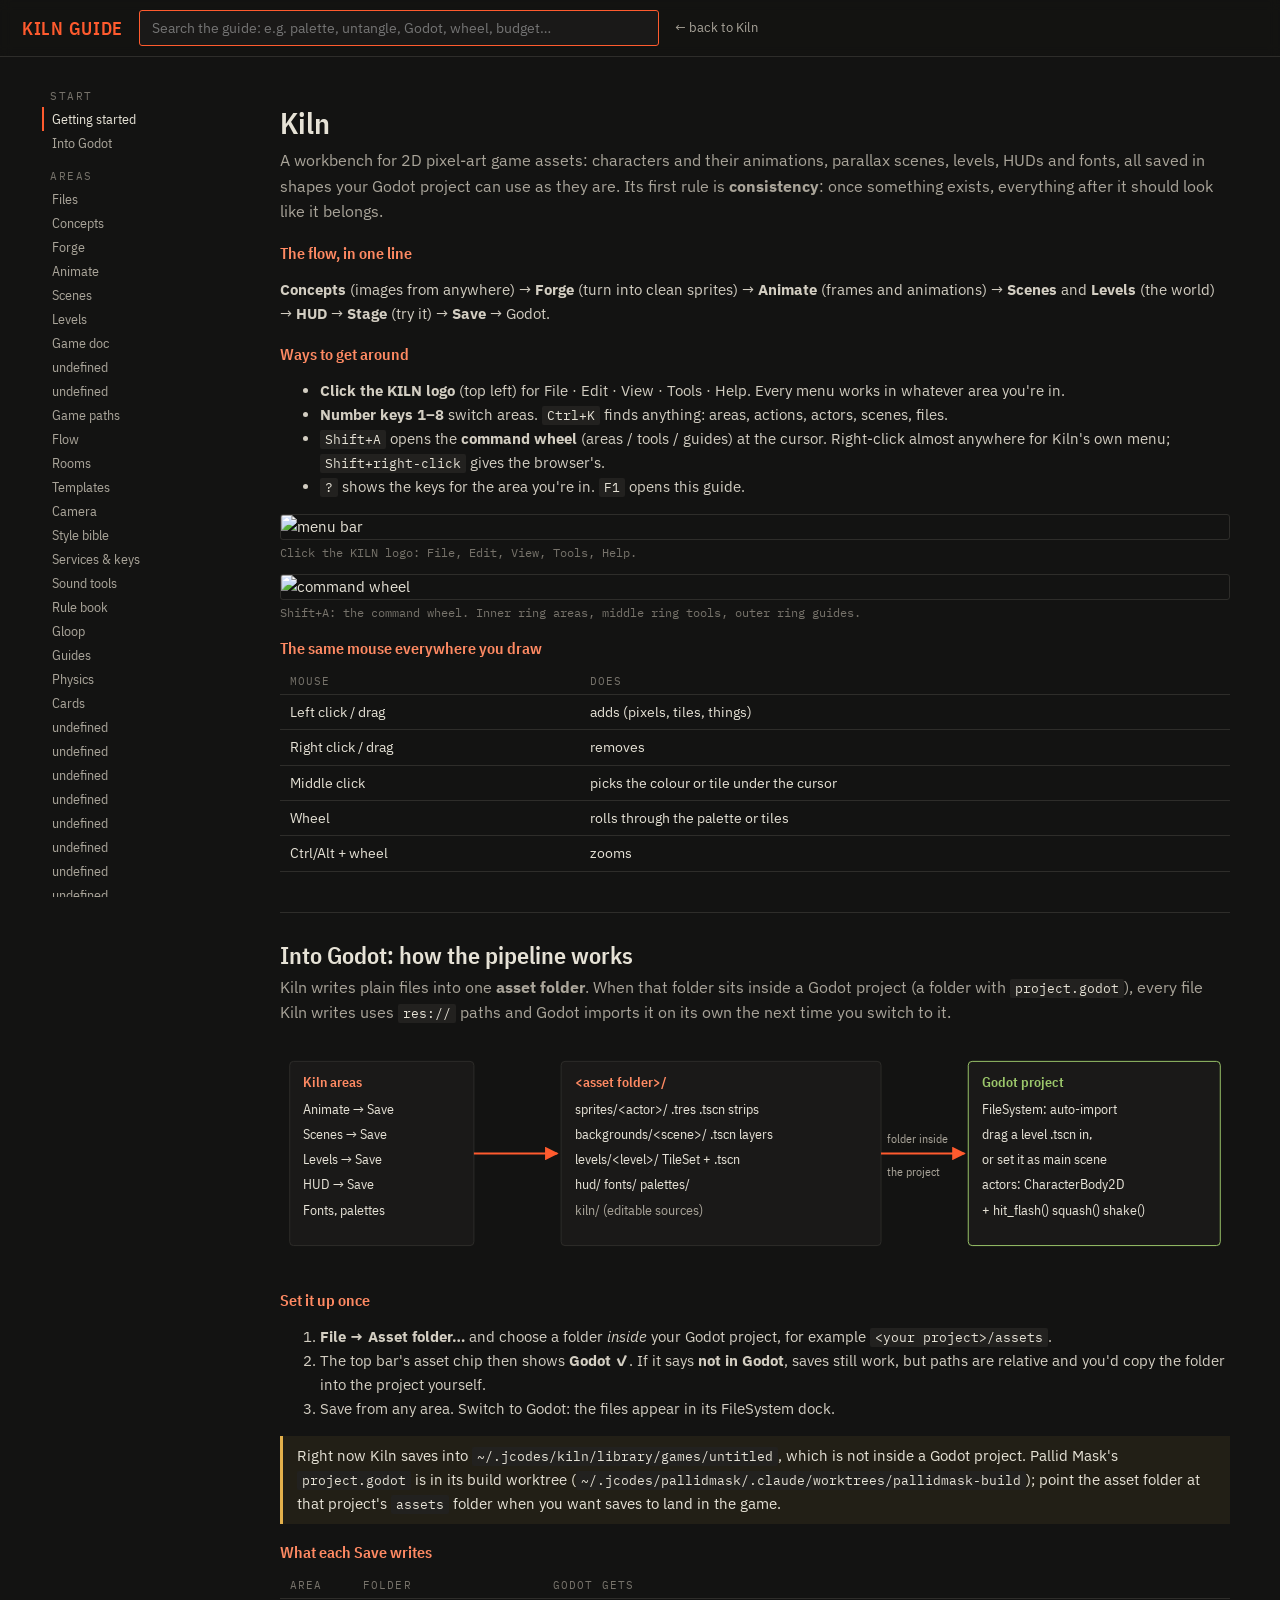
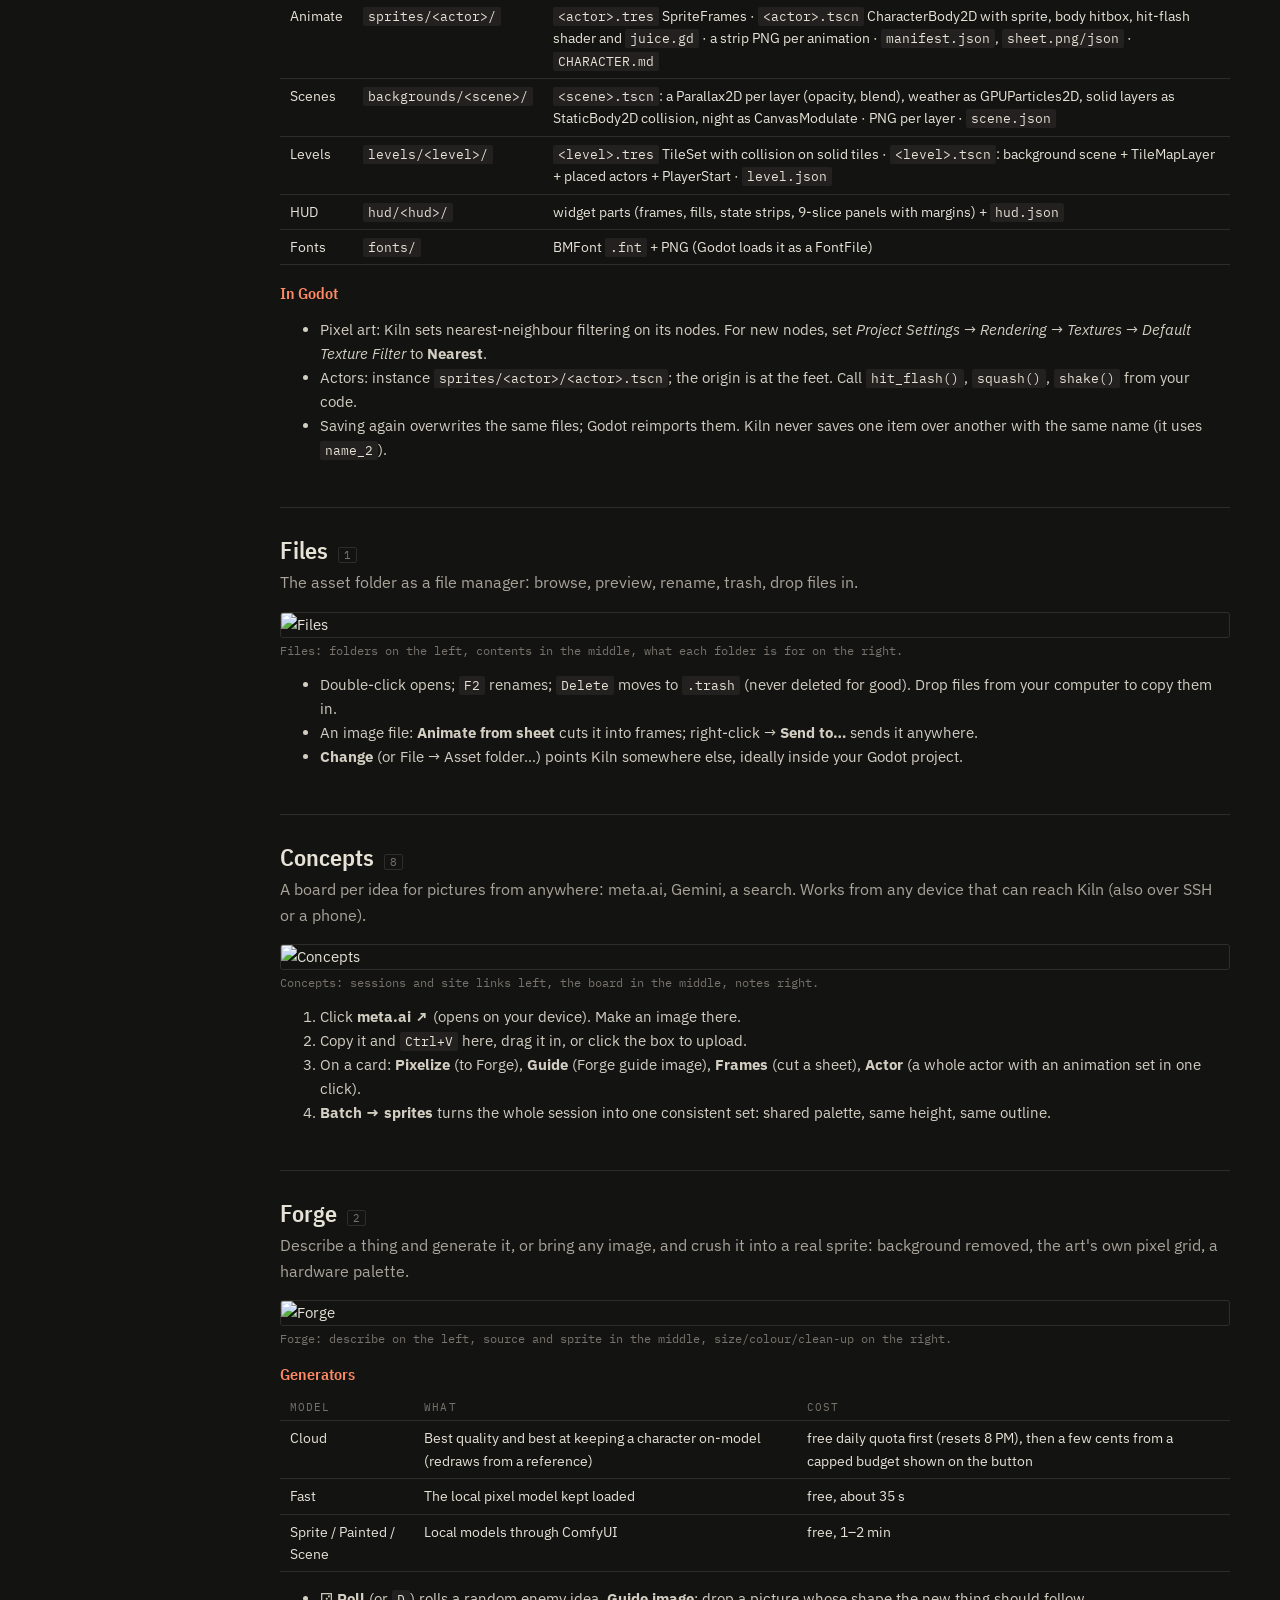
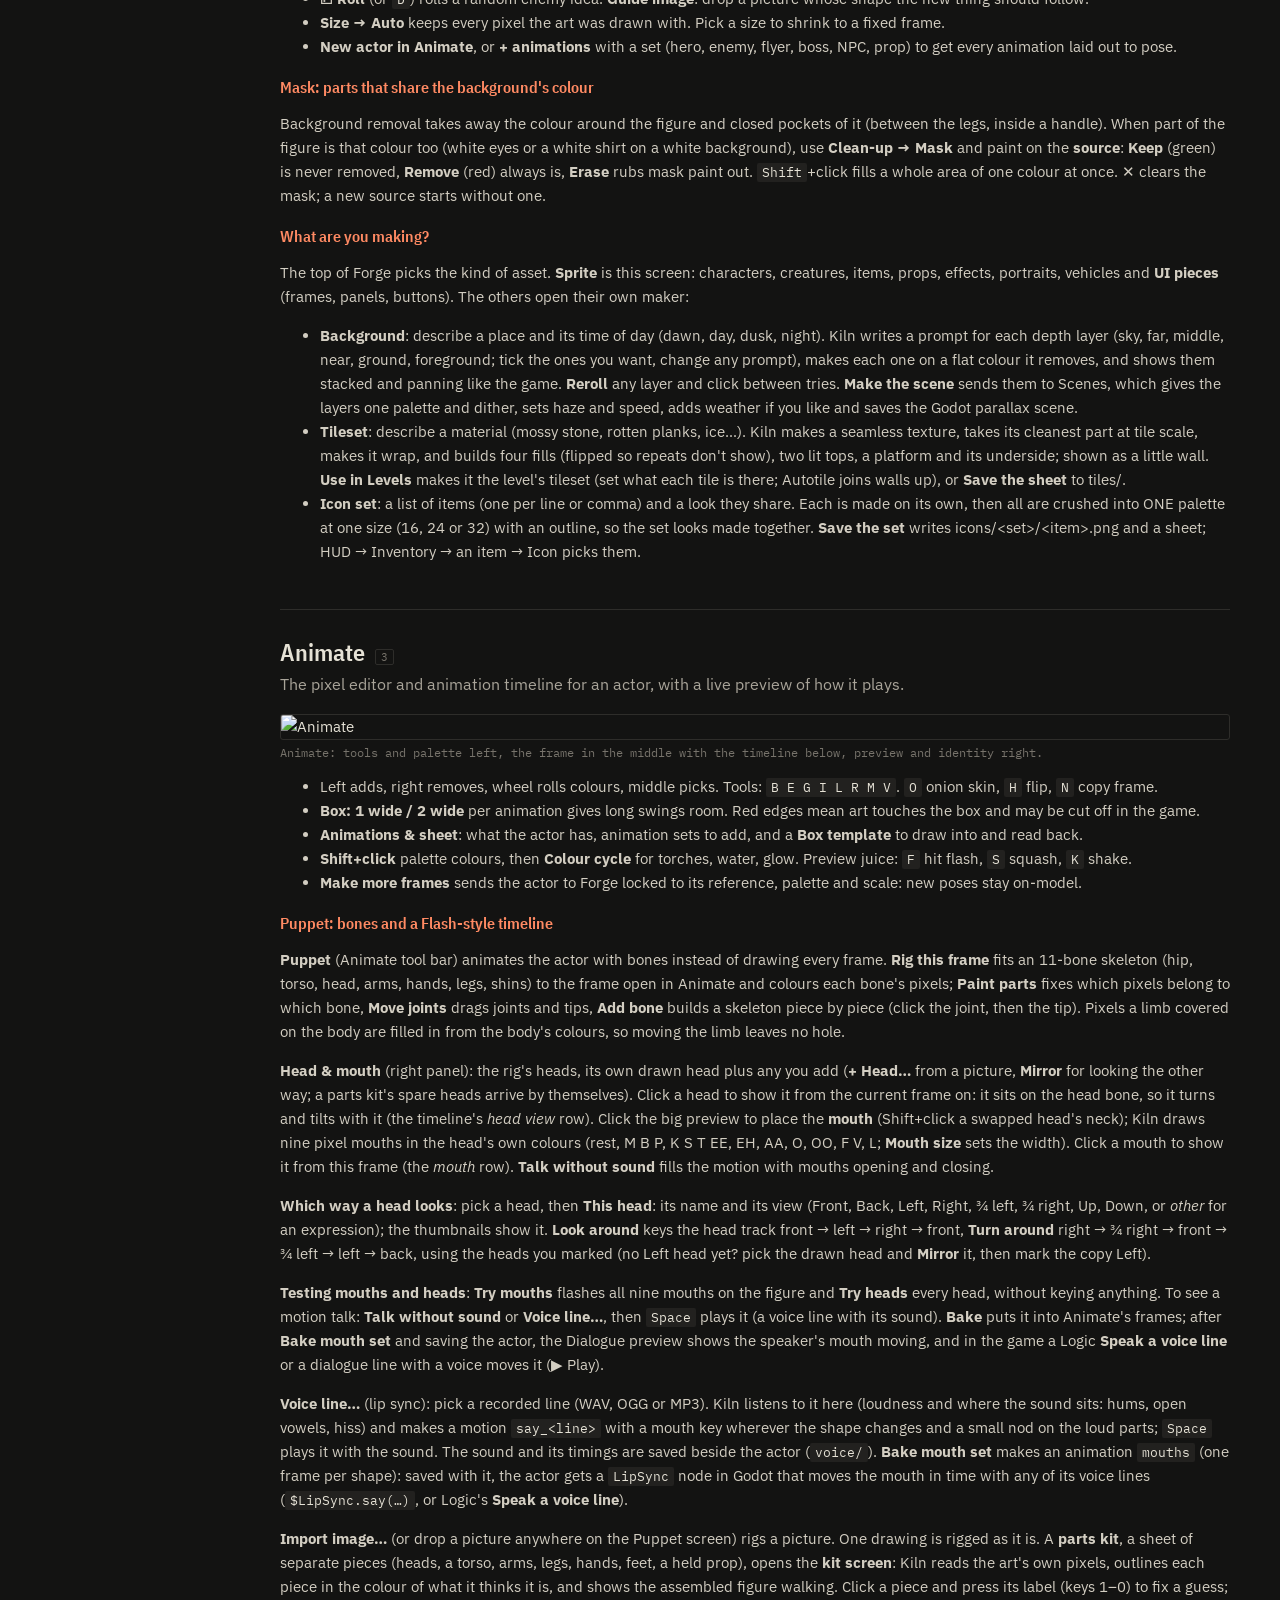
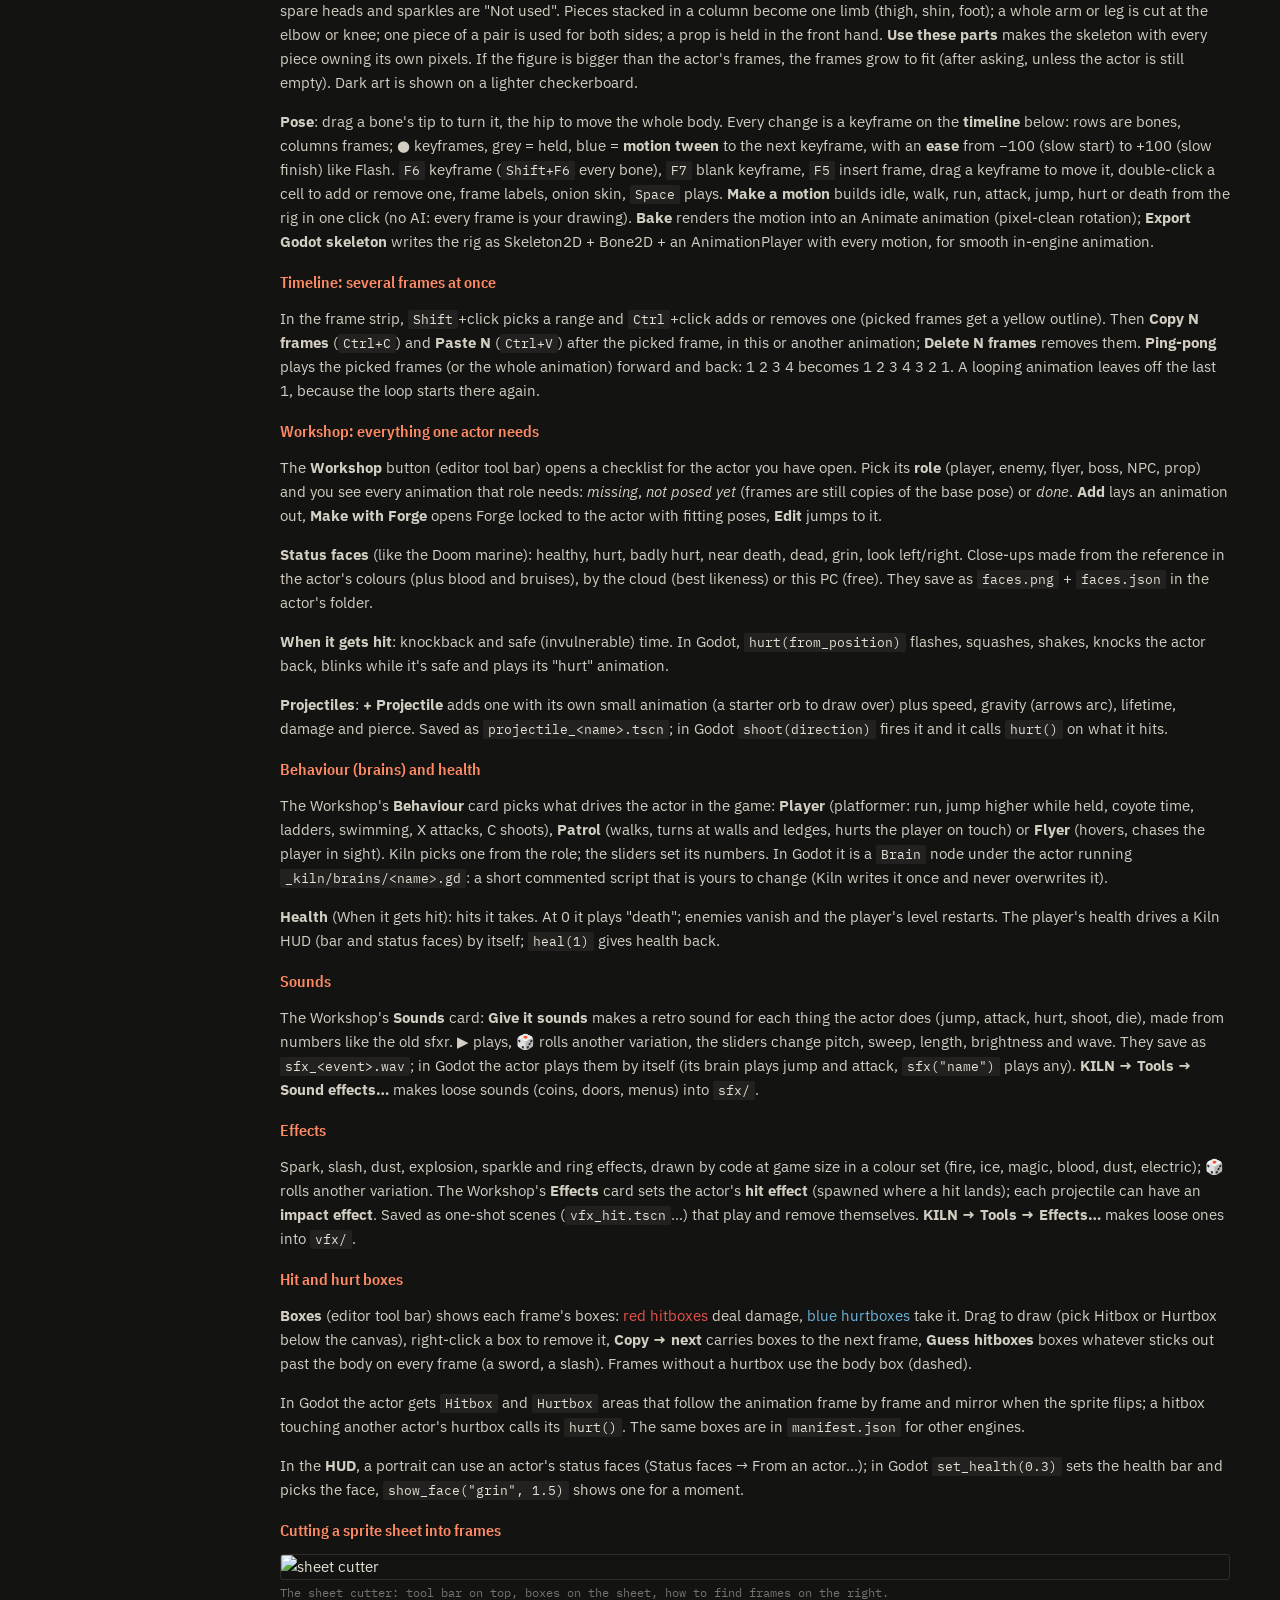
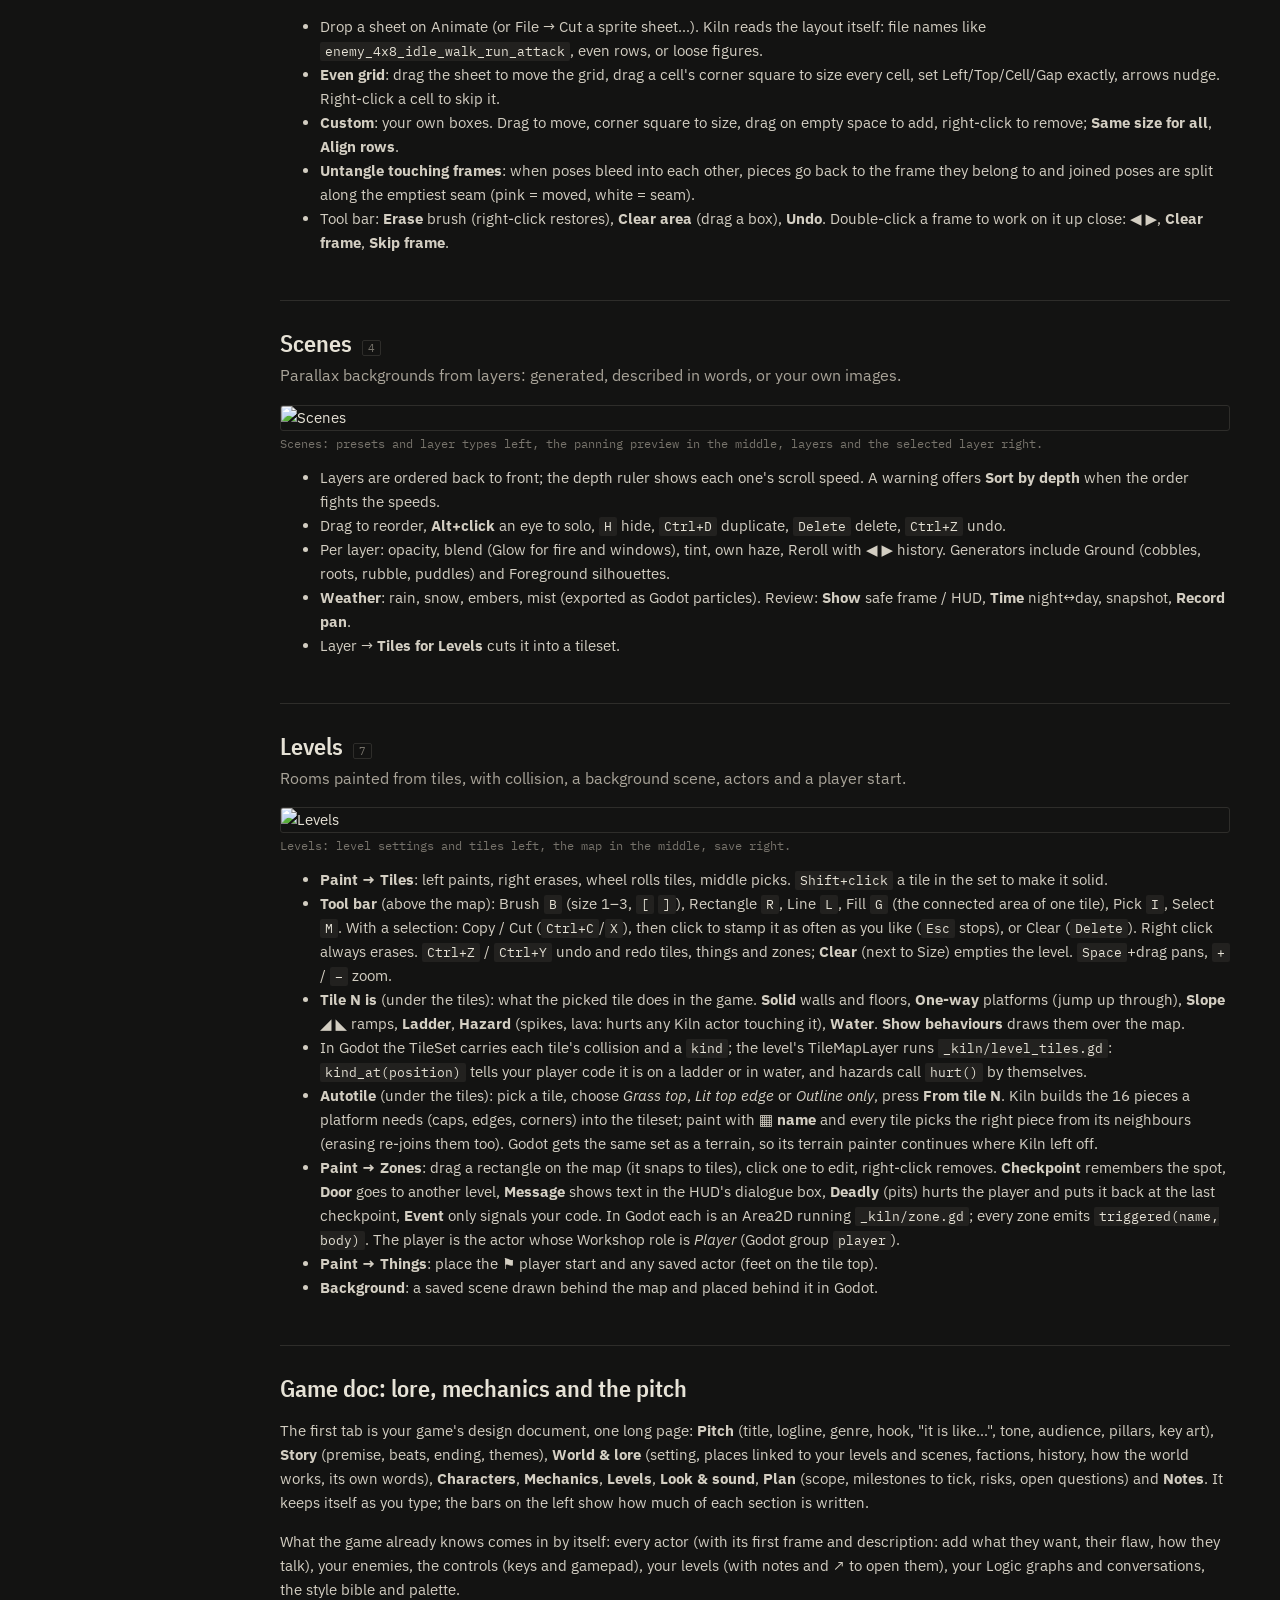
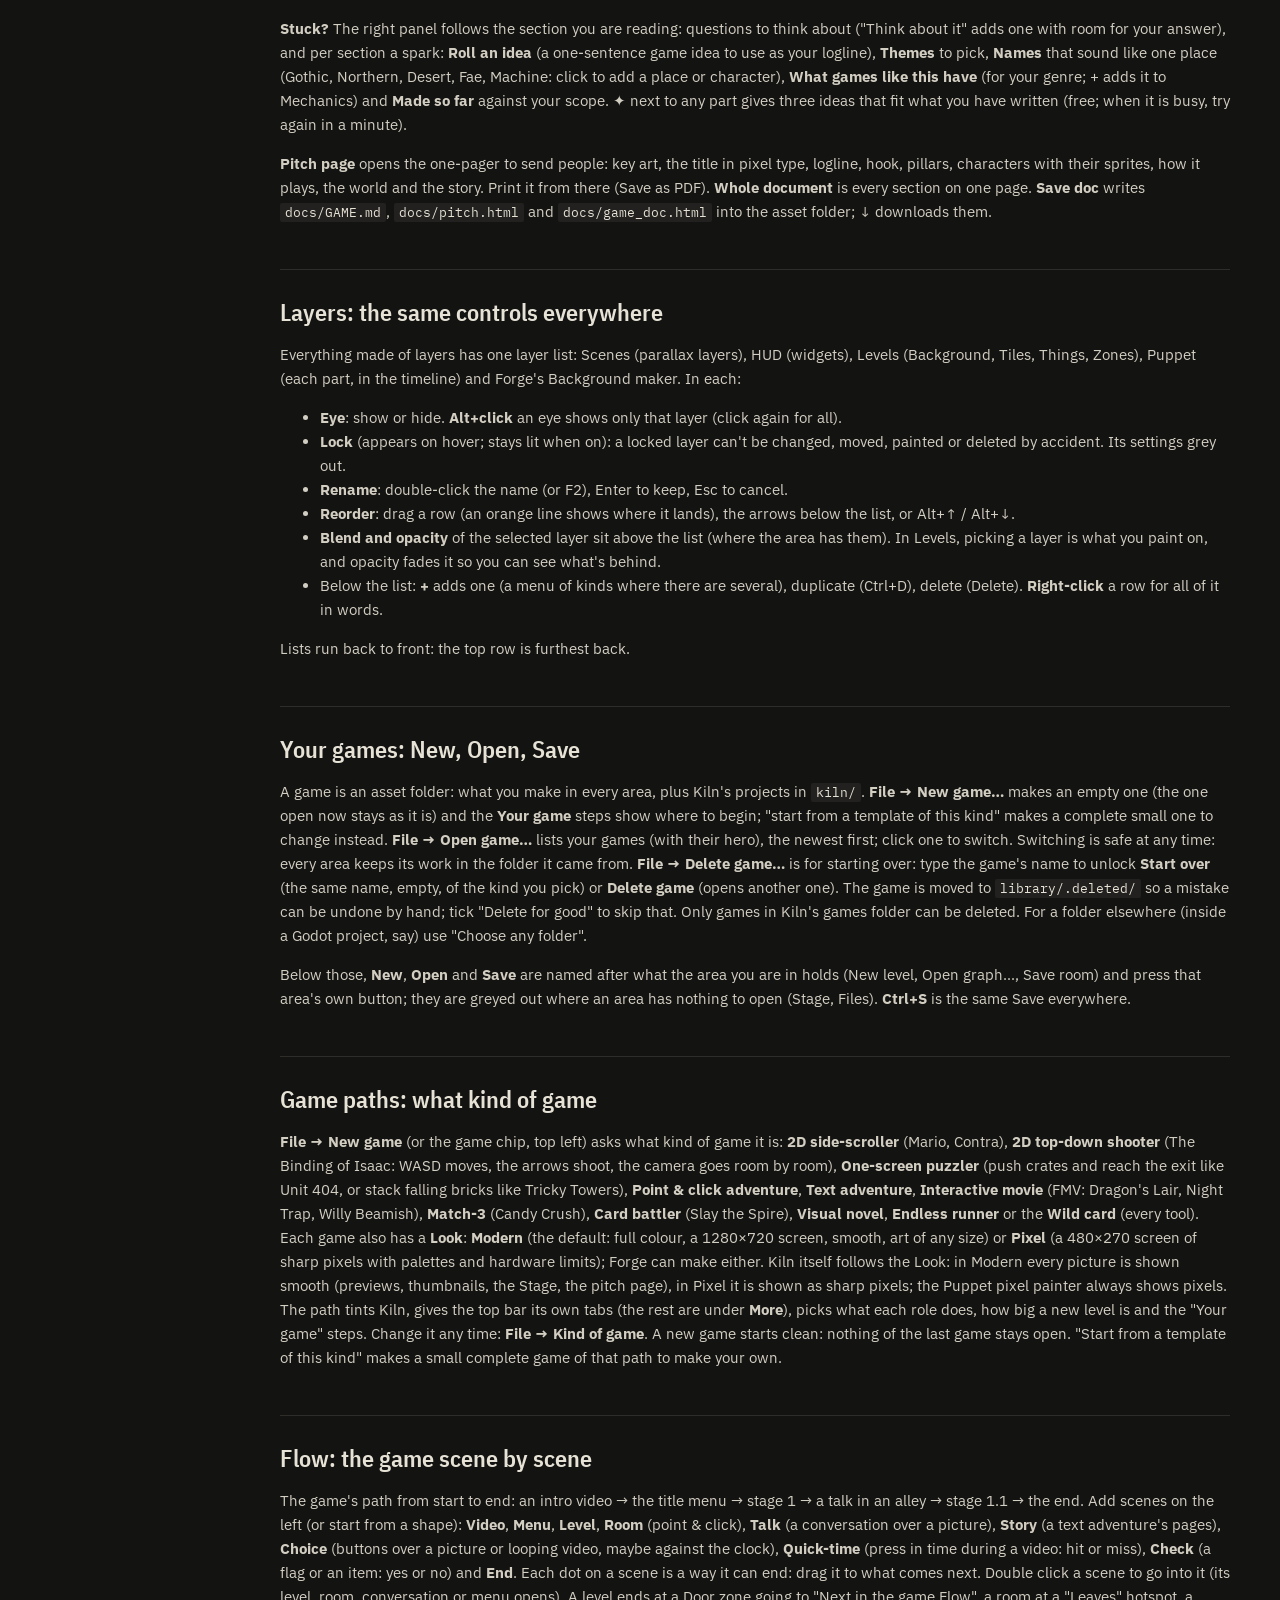
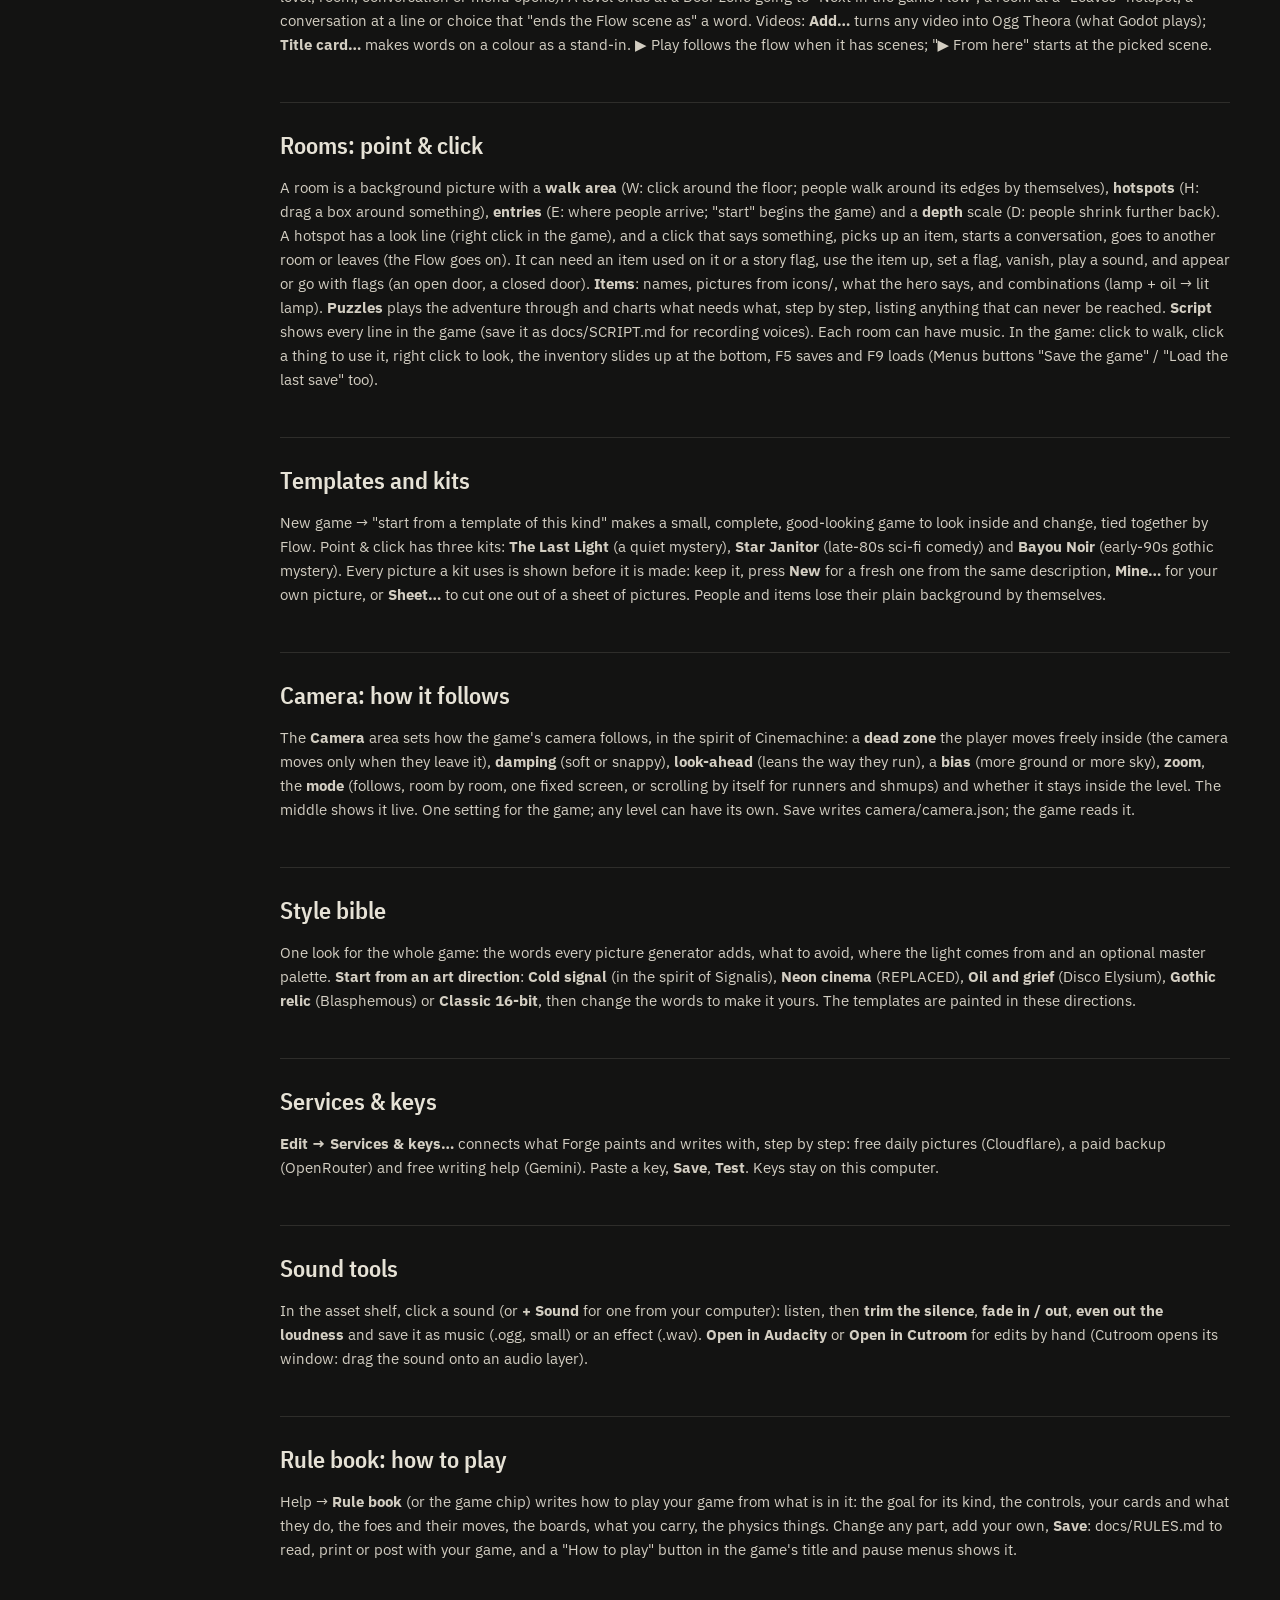
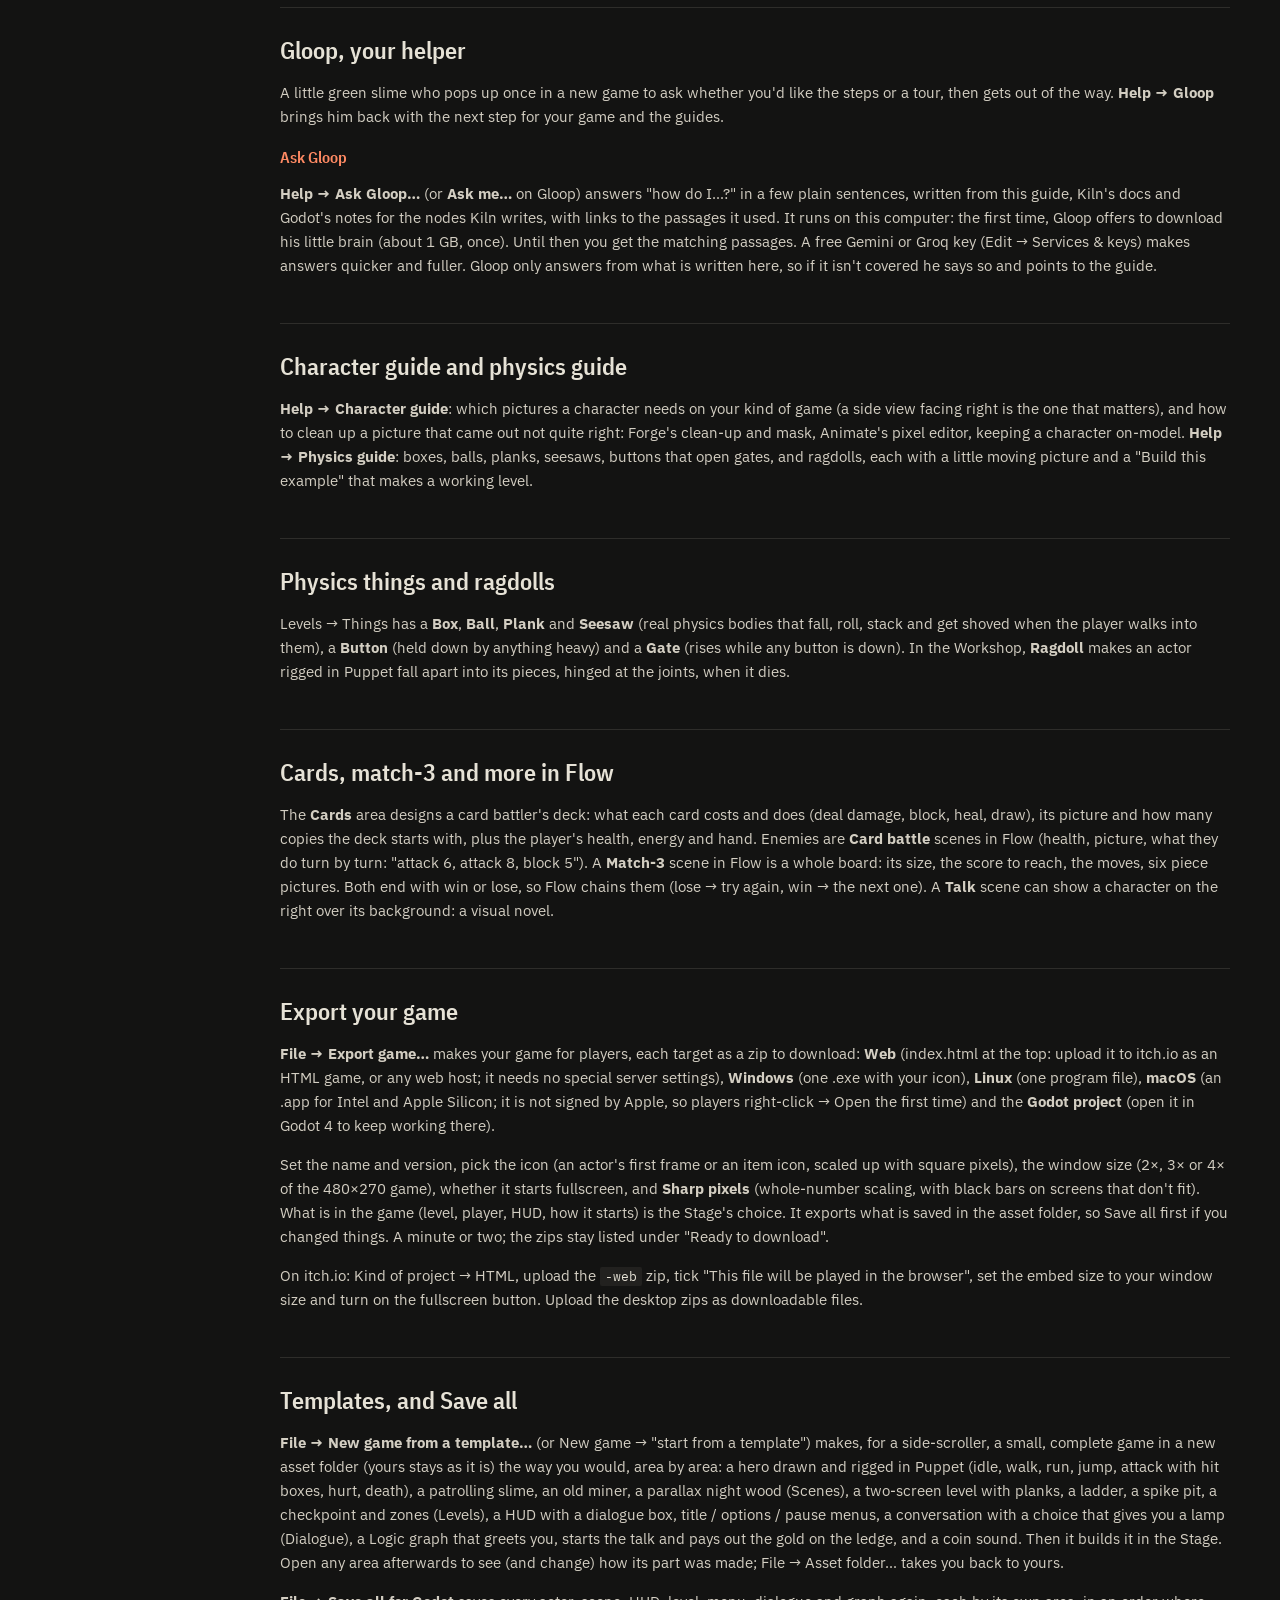
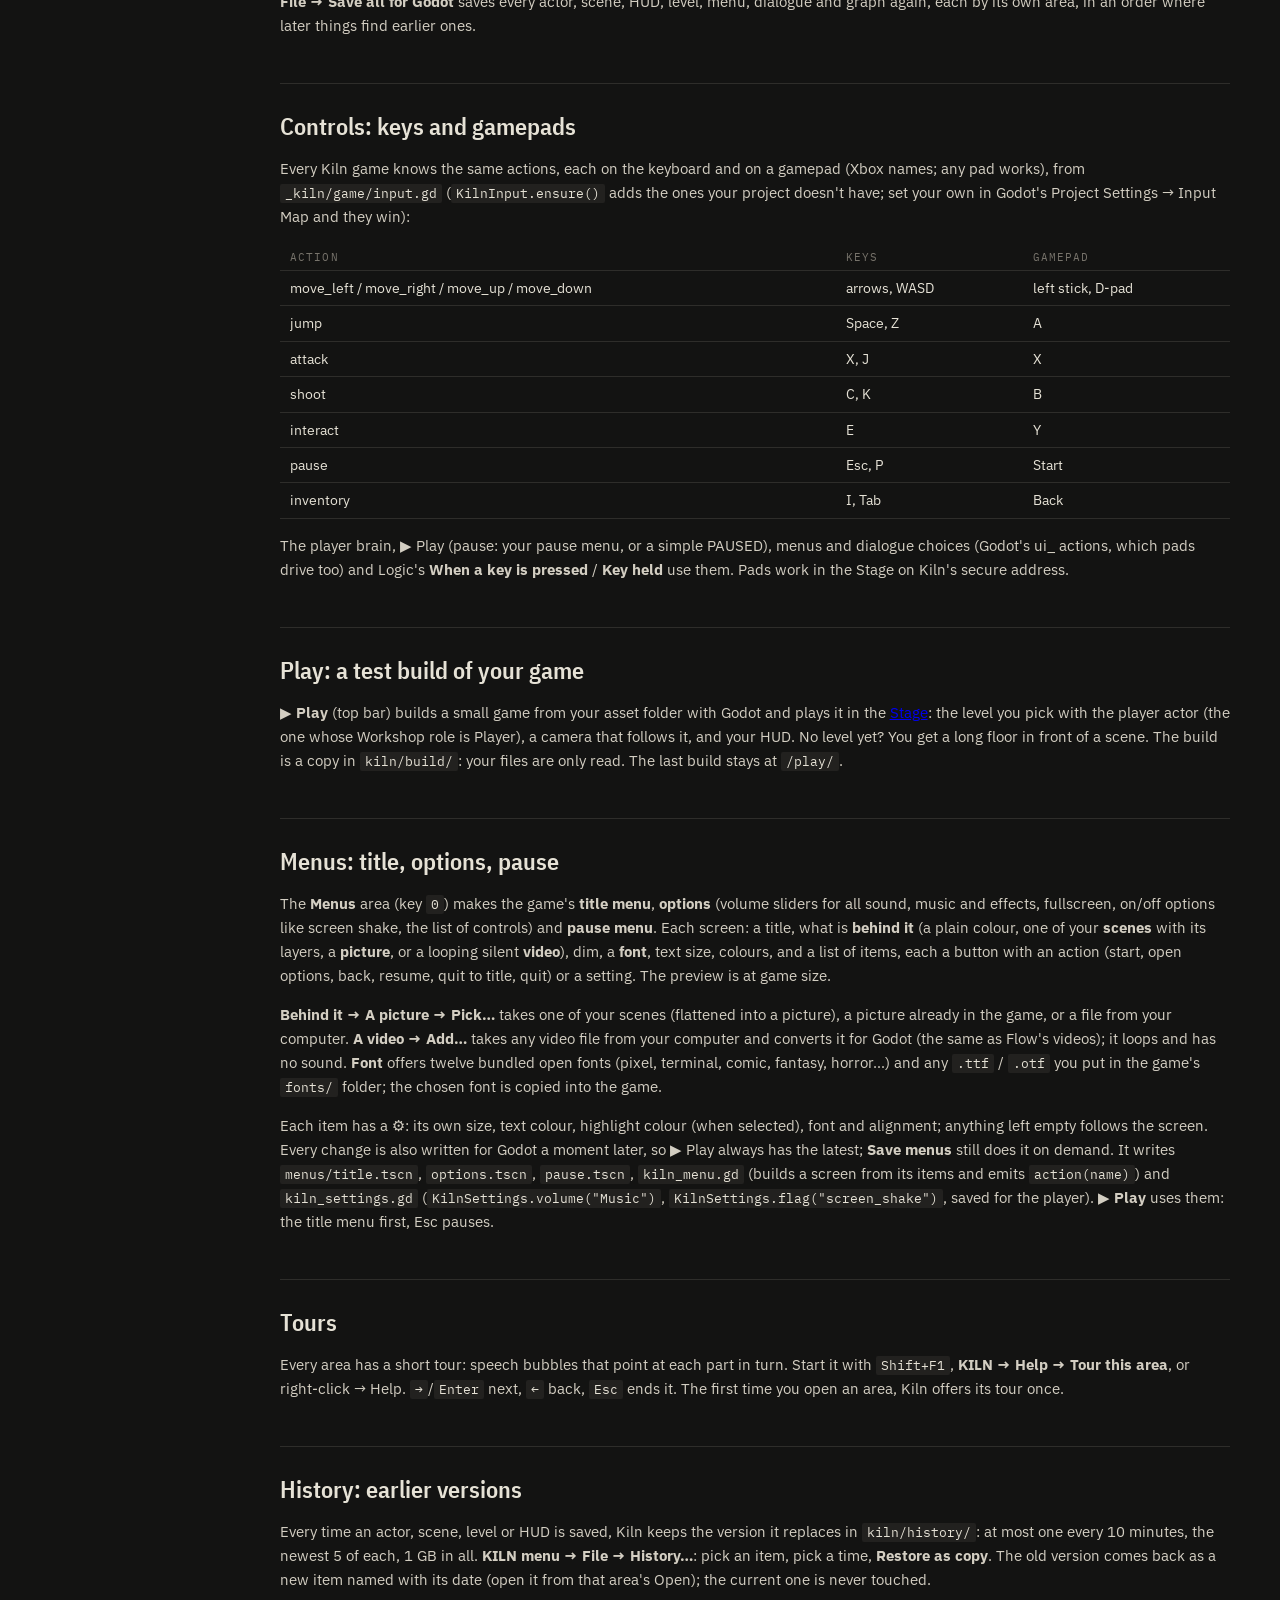
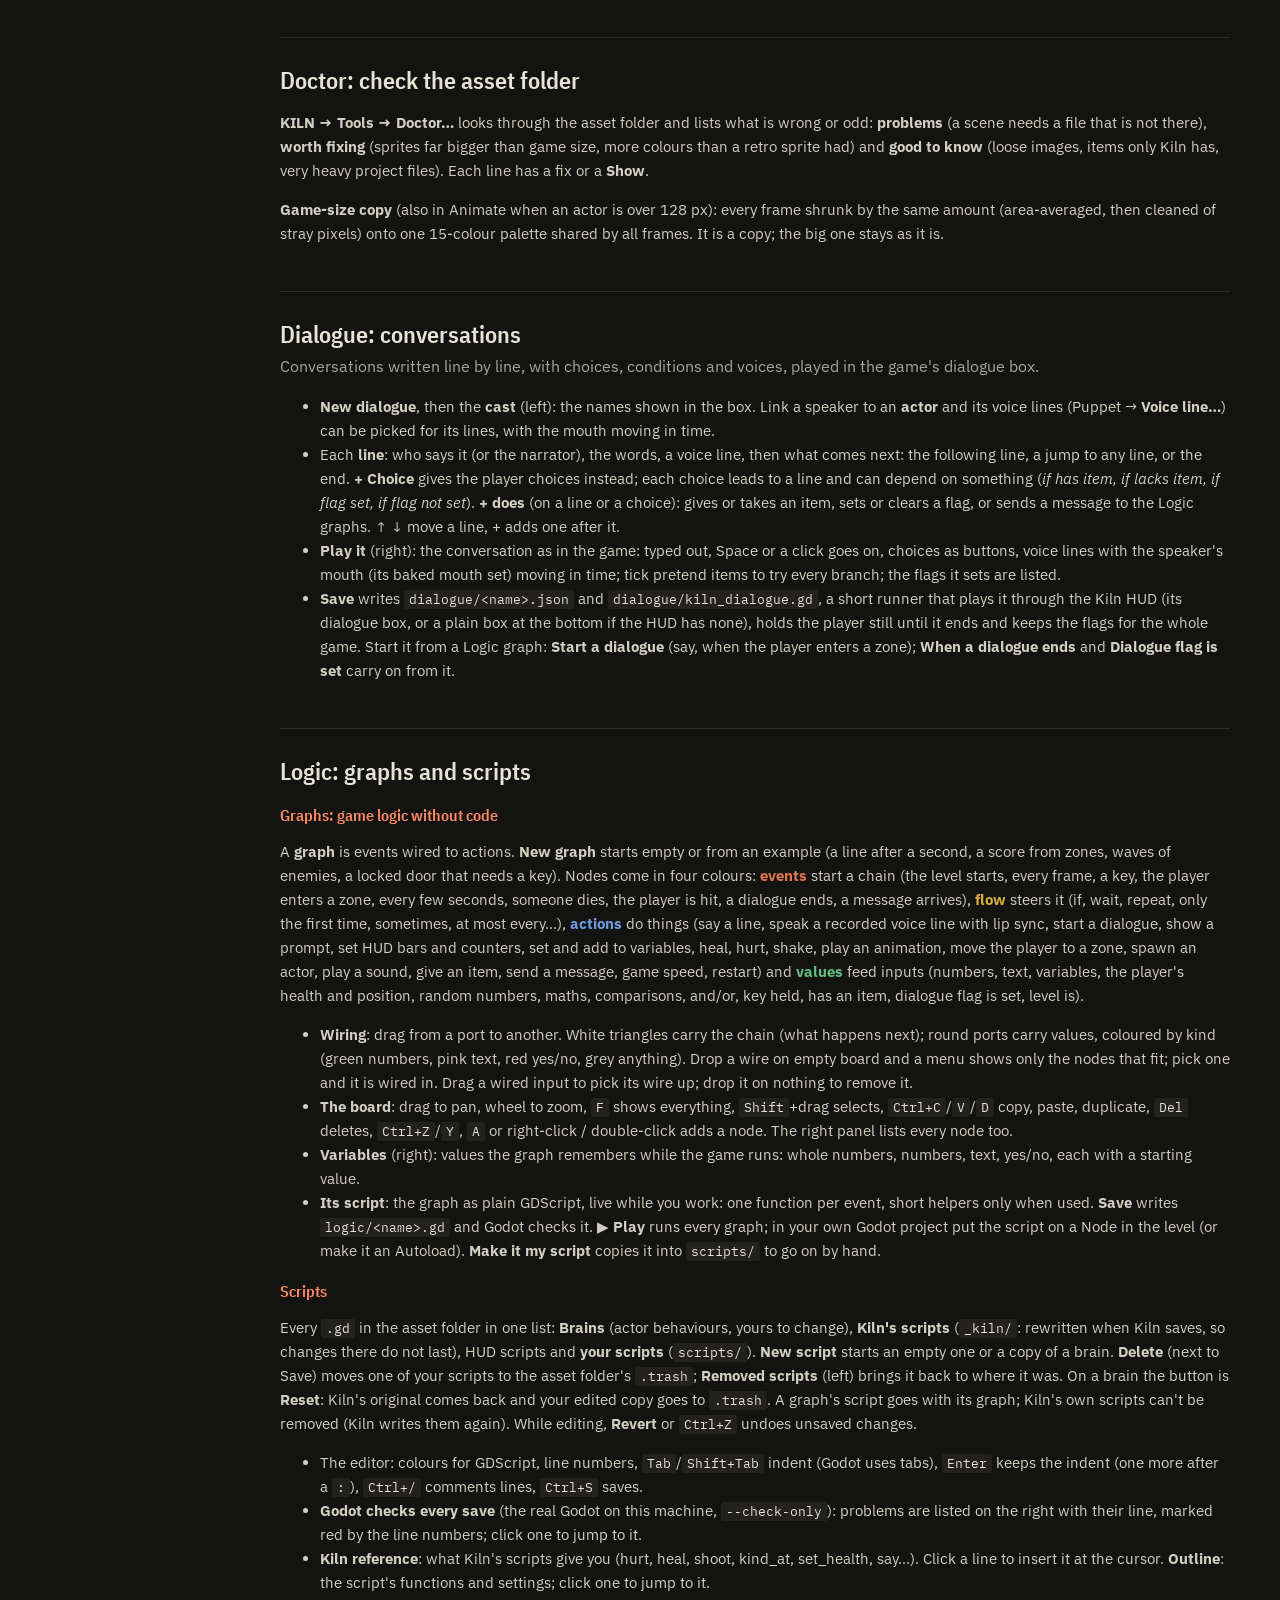
==== static/help.html @ 9656c3e9 "Art follows the game's Look: data-look + --ir, core.js artCtx/smooth, Concepts batch full colour in " ====
<!doctype html>
<html lang="en">
<head>
<meta charset="utf-8">
<meta name="viewport" content="width=device-width, initial-scale=1">
<title>Kiln Guide</title>
<link href="https://fonts.googleapis.com/css2?family=IBM+Plex+Mono:wght@400;500&family=IBM+Plex+Sans+Condensed:wght@400;500;600&family=IBM+Plex+Sans:wght@400;500&display=swap" rel="stylesheet">
<style>
:root { --bg: #131312; --p1: #1a1918; --p2: #22211f; --line: #2e2d2a; --fg: #e6e2d6; --dim: #a9a499; --faint: #77736b; --ember: #ff5b2e; --ember2: #ff8a63; --ok: #9cc76b; --warn: #e3b04b; }
* { box-sizing: border-box; }
html { scroll-behavior: smooth; }
body { margin: 0; background: var(--bg); color: var(--fg); font: 15px/1.6 'IBM Plex Sans', system-ui, sans-serif; }
header { position: sticky; top: 0; z-index: 5; background: rgba(19,19,18,.95); backdrop-filter: blur(6px); border-bottom: 1px solid var(--line); display: flex; gap: 16px; align-items: center; padding: 10px 22px; }
header b { font: 600 18px 'IBM Plex Sans Condensed'; letter-spacing: .04em; color: var(--ember); }
header input { flex: 1; max-width: 520px; background: var(--p1); border: 1px solid var(--line); color: var(--fg); padding: 8px 12px; font: 14px 'IBM Plex Sans'; border-radius: 3px; outline: none; }
header input:focus { border-color: var(--ember); }
header a { color: var(--dim); text-decoration: none; font-size: 13px; } header a:hover { color: var(--ember2); }
.wrap { display: grid; grid-template-columns: 230px minmax(0, 1fr); max-width: 1240px; margin: 0 auto; }
nav { position: sticky; top: 56px; align-self: start; max-height: calc(100vh - 60px); overflow: auto; padding: 18px 10px 30px 22px; font: 14px 'IBM Plex Sans Condensed'; }
nav a { display: block; color: var(--dim); text-decoration: none; padding: 3px 8px; border-left: 2px solid transparent; }
nav a:hover, nav a.on { color: var(--fg); border-left-color: var(--ember); }
nav .grp { font: 11px 'IBM Plex Mono'; color: var(--faint); letter-spacing: .14em; text-transform: uppercase; margin: 14px 0 4px 8px; }
main { padding: 10px 30px 80px; min-width: 0; }
section { border-bottom: 1px solid var(--line); padding: 26px 0 30px; }
section.hide { display: none; }
h1 { font: 600 30px 'IBM Plex Sans Condensed'; margin: 10px 0 6px; }
h2 { font: 600 24px 'IBM Plex Sans Condensed'; margin: 0 0 4px; display: flex; gap: 10px; align-items: baseline; }
h2 kbd { font: 11px 'IBM Plex Mono'; color: var(--faint); border: 1px solid var(--line); padding: 0 5px; border-radius: 2px; }
h3 { font: 600 16px 'IBM Plex Sans Condensed'; margin: 18px 0 4px; color: var(--ember2); }
p, li { color: #d3cec2; } .lead { color: var(--dim); font-size: 16px; margin-top: 0; }
code, kbd.k { font: 13px 'IBM Plex Mono'; background: var(--p2); padding: 1px 5px; border-radius: 2px; color: var(--fg); }
figure { margin: 14px 0; } figure img { width: 100%; border: 1px solid var(--line); border-radius: 3px; cursor: zoom-in; display: block; }
figcaption { font: 12px 'IBM Plex Mono'; color: var(--faint); margin-top: 5px; }
table { border-collapse: collapse; width: 100%; font-size: 14px; margin: 10px 0; }
th, td { text-align: left; padding: 6px 10px; border-bottom: 1px solid var(--line); vertical-align: top; }
th { font: 11px 'IBM Plex Mono'; color: var(--faint); text-transform: uppercase; letter-spacing: .1em; }
.tip { border-left: 3px solid var(--ok); background: rgba(156,199,107,.07); padding: 8px 14px; margin: 12px 0; }
.warn { border-left: 3px solid var(--warn); background: rgba(227,176,75,.07); padding: 8px 14px; margin: 12px 0; }
mark { background: rgba(255,91,46,.35); color: var(--fg); padding: 0 1px; }
#none { display: none; color: var(--dim); padding: 30px 0; }
#zoom { position: fixed; inset: 0; background: rgba(0,0,0,.85); display: none; place-items: center; z-index: 20; cursor: zoom-out; }
#zoom img { max-width: 96vw; max-height: 94vh; }
svg text { font-family: 'IBM Plex Sans Condensed'; }
@media (max-width: 820px) { .wrap { grid-template-columns: 1fr; } nav { display: none; } main { padding: 10px 16px 60px; } }
</style>
</head>
<body>
<header><b>KILN GUIDE</b><input id="q" type="search" placeholder="Search the guide: e.g. palette, untangle, Godot, wheel, budget…" autofocus><a href="/">← back to Kiln</a></header>
<div class="wrap">
<nav id="toc"></nav>
<main id="doc">

<section id="start" data-title="Getting started">
<h1>Kiln</h1>
<p class="lead">A workbench for 2D pixel-art game assets: characters and their animations, parallax scenes, levels, HUDs and fonts, all saved in shapes your Godot project can use as they are. Its first rule is <b>consistency</b>: once something exists, everything after it should look like it belongs.</p>
<h3>The flow, in one line</h3>
<p><b>Concepts</b> (images from anywhere) → <b>Forge</b> (turn into clean sprites) → <b>Animate</b> (frames and animations) → <b>Scenes</b> and <b>Levels</b> (the world) → <b>HUD</b> → <b>Stage</b> (try it) → <b>Save</b> → Godot.</p>
<h3>Ways to get around</h3>
<ul>
<li><b>Click the KILN logo</b> (top left) for File · Edit · View · Tools · Help. Every menu works in whatever area you're in.</li>
<li><b>Number keys 1–8</b> switch areas. <kbd class="k">Ctrl+K</kbd> finds anything: areas, actions, actors, scenes, files.</li>
<li><kbd class="k">Shift+A</kbd> opens the <b>command wheel</b> (areas / tools / guides) at the cursor. Right-click almost anywhere for Kiln's own menu; <kbd class="k">Shift+right-click</kbd> gives the browser's.</li>
<li><kbd class="k">?</kbd> shows the keys for the area you're in. <kbd class="k">F1</kbd> opens this guide.</li>
</ul>
<figure><img src="/help/menus.jpg" alt="menu bar"><figcaption>Click the KILN logo: File, Edit, View, Tools, Help.</figcaption></figure>
<figure><img src="/help/wheel.jpg" alt="command wheel"><figcaption>Shift+A: the command wheel. Inner ring areas, middle ring tools, outer ring guides.</figcaption></figure>
<h3>The same mouse everywhere you draw</h3>
<table><tr><th>Mouse</th><th>Does</th></tr>
<tr><td>Left click / drag</td><td>adds (pixels, tiles, things)</td></tr>
<tr><td>Right click / drag</td><td>removes</td></tr>
<tr><td>Middle click</td><td>picks the colour or tile under the cursor</td></tr>
<tr><td>Wheel</td><td>rolls through the palette or tiles</td></tr>
<tr><td>Ctrl/Alt + wheel</td><td>zooms</td></tr></table>
</section>

<section id="godot" data-title="Into Godot">
<h2>Into Godot: how the pipeline works</h2>
<p class="lead">Kiln writes plain files into one <b>asset folder</b>. When that folder sits inside a Godot project (a folder with <code>project.godot</code>), every file Kiln writes uses <code>res://</code> paths and Godot imports it on its own the next time you switch to it.</p>
<svg viewBox="0 0 980 230" width="100%" role="img" aria-label="Kiln to Godot pipeline">
  <defs><marker id="ar" viewBox="0 0 10 10" refX="9" refY="5" markerWidth="7" markerHeight="7" orient="auto"><path d="M0 0L10 5L0 10z" fill="#ff5b2e"/></marker></defs>
  <g font-size="14" fill="#e6e2d6">
    <rect x="10" y="20" width="190" height="190" rx="4" fill="#1a1918" stroke="#2e2d2a"/>
    <text x="24" y="46" font-weight="600" fill="#ff8a63">Kiln areas</text>
    <text x="24" y="74">Animate → Save</text><text x="24" y="100">Scenes → Save</text><text x="24" y="126">Levels → Save</text><text x="24" y="152">HUD → Save</text><text x="24" y="178">Fonts, palettes</text>
    <rect x="290" y="20" width="330" height="190" rx="4" fill="#1a1918" stroke="#2e2d2a"/>
    <text x="304" y="46" font-weight="600" fill="#ff8a63">&lt;asset folder&gt;/</text>
    <text x="304" y="74">sprites/&lt;actor&gt;/ .tres .tscn strips</text><text x="304" y="100">backgrounds/&lt;scene&gt;/ .tscn layers</text>
    <text x="304" y="126">levels/&lt;level&gt;/ TileSet + .tscn</text><text x="304" y="152">hud/  fonts/  palettes/</text><text x="304" y="178" fill="#a9a499">kiln/ (editable sources)</text>
    <rect x="710" y="20" width="260" height="190" rx="4" fill="#1a1918" stroke="#9cc76b"/>
    <text x="724" y="46" font-weight="600" fill="#9cc76b">Godot project</text>
    <text x="724" y="74">FileSystem: auto-import</text><text x="724" y="100">drag a level .tscn in,</text><text x="724" y="126">or set it as main scene</text><text x="724" y="152">actors: CharacterBody2D</text><text x="724" y="178">+ hit_flash() squash() shake()</text>
  </g>
  <line x1="200" y1="115" x2="286" y2="115" stroke="#ff5b2e" stroke-width="2" marker-end="url(#ar)"/>
  <line x1="620" y1="115" x2="706" y2="115" stroke="#ff5b2e" stroke-width="2" marker-end="url(#ar)"/>
  <text x="626" y="104" font-size="12" fill="#a9a499">folder inside</text><text x="626" y="138" font-size="12" fill="#a9a499">the project</text>
</svg>
<h3>Set it up once</h3>
<ol>
<li><b>File → Asset folder…</b> and choose a folder <i>inside</i> your Godot project, for example <code>&lt;your project&gt;/assets</code>.</li>
<li>The top bar's asset chip then shows <b>Godot ✓</b>. If it says <b>not in Godot</b>, saves still work, but paths are relative and you'd copy the folder into the project yourself.</li>
<li>Save from any area. Switch to Godot: the files appear in its FileSystem dock.</li>
</ol>
<div class="warn">Right now Kiln saves into <code>~/.jcodes/kiln/library/games/untitled</code>, which is not inside a Godot project. Pallid Mask's <code>project.godot</code> is in its build worktree (<code>~/.jcodes/pallidmask/.claude/worktrees/pallidmask-build</code>); point the asset folder at that project's <code>assets</code> folder when you want saves to land in the game.</div>
<h3>What each Save writes</h3>
<table>
<tr><th>Area</th><th>Folder</th><th>Godot gets</th></tr>
<tr><td>Animate</td><td><code>sprites/&lt;actor&gt;/</code></td><td><code>&lt;actor&gt;.tres</code> SpriteFrames · <code>&lt;actor&gt;.tscn</code> CharacterBody2D with sprite, body hitbox, hit-flash shader and <code>juice.gd</code> · a strip PNG per animation · <code>manifest.json</code>, <code>sheet.png/json</code> · <code>CHARACTER.md</code></td></tr>
<tr><td>Scenes</td><td><code>backgrounds/&lt;scene&gt;/</code></td><td><code>&lt;scene&gt;.tscn</code>: a Parallax2D per layer (opacity, blend), weather as GPUParticles2D, solid layers as StaticBody2D collision, night as CanvasModulate · PNG per layer · <code>scene.json</code></td></tr>
<tr><td>Levels</td><td><code>levels/&lt;level&gt;/</code></td><td><code>&lt;level&gt;.tres</code> TileSet with collision on solid tiles · <code>&lt;level&gt;.tscn</code>: background scene + TileMapLayer + placed actors + PlayerStart · <code>level.json</code></td></tr>
<tr><td>HUD</td><td><code>hud/&lt;hud&gt;/</code></td><td>widget parts (frames, fills, state strips, 9-slice panels with margins) + <code>hud.json</code></td></tr>
<tr><td>Fonts</td><td><code>fonts/</code></td><td>BMFont <code>.fnt</code> + PNG (Godot loads it as a FontFile)</td></tr>
</table>
<h3>In Godot</h3>
<ul>
<li>Pixel art: Kiln sets nearest-neighbour filtering on its nodes. For new nodes, set <i>Project Settings → Rendering → Textures → Default Texture Filter</i> to <b>Nearest</b>.</li>
<li>Actors: instance <code>sprites/&lt;actor&gt;/&lt;actor&gt;.tscn</code>; the origin is at the feet. Call <code>hit_flash()</code>, <code>squash()</code>, <code>shake()</code> from your code.</li>
<li>Saving again overwrites the same files; Godot reimports them. Kiln never saves one item over another with the same name (it uses <code>name_2</code>).</li>
</ul>
</section>

<section id="files" data-title="Files">
<h2>Files <kbd>1</kbd></h2>
<p class="lead">The asset folder as a file manager: browse, preview, rename, trash, drop files in.</p>
<figure><img src="/help/files.jpg" alt="Files"><figcaption>Files: folders on the left, contents in the middle, what each folder is for on the right.</figcaption></figure>
<ul><li>Double-click opens; <kbd class="k">F2</kbd> renames; <kbd class="k">Delete</kbd> moves to <code>.trash</code> (never deleted for good). Drop files from your computer to copy them in.</li>
<li>An image file: <b>Animate from sheet</b> cuts it into frames; right-click → <b>Send to…</b> sends it anywhere.</li>
<li><b>Change</b> (or File → Asset folder…) points Kiln somewhere else, ideally inside your Godot project.</li></ul>
</section>

<section id="concepts" data-title="Concepts">
<h2>Concepts <kbd>8</kbd></h2>
<p class="lead">A board per idea for pictures from anywhere: meta.ai, Gemini, a search. Works from any device that can reach Kiln (also over SSH or a phone).</p>
<figure><img src="/help/concepts.jpg" alt="Concepts"><figcaption>Concepts: sessions and site links left, the board in the middle, notes right.</figcaption></figure>
<ol><li>Click <b>meta.ai ↗</b> (opens on your device). Make an image there.</li>
<li>Copy it and <kbd class="k">Ctrl+V</kbd> here, drag it in, or click the box to upload.</li>
<li>On a card: <b>Pixelize</b> (to Forge), <b>Guide</b> (Forge guide image), <b>Frames</b> (cut a sheet), <b>Actor</b> (a whole actor with an animation set in one click).</li>
<li><b>Batch → sprites</b> turns the whole session into one consistent set: shared palette, same height, same outline.</li></ol>
</section>

<section id="forge" data-title="Forge">
<h2>Forge <kbd>2</kbd></h2>
<p class="lead">Describe a thing and generate it, or bring any image, and crush it into a real sprite: background removed, the art's own pixel grid, a hardware palette.</p>
<figure><img src="/help/forge.jpg" alt="Forge"><figcaption>Forge: describe on the left, source and sprite in the middle, size/colour/clean-up on the right.</figcaption></figure>
<h3>Generators</h3>
<table><tr><th>Model</th><th>What</th><th>Cost</th></tr>
<tr><td>Cloud</td><td>Best quality and best at keeping a character on-model (redraws from a reference)</td><td>free daily quota first (resets 8 PM), then a few cents from a capped budget shown on the button</td></tr>
<tr><td>Fast</td><td>The local pixel model kept loaded</td><td>free, about 35 s</td></tr>
<tr><td>Sprite / Painted / Scene</td><td>Local models through ComfyUI</td><td>free, 1–2 min</td></tr></table>
<ul><li><b>⚂ Roll</b> (or <kbd class="k">D</kbd>) rolls a random enemy idea. <b>Guide image</b>: drop a picture whose shape the new thing should follow.</li>
<li><b>Size → Auto</b> keeps every pixel the art was drawn with. Pick a size to shrink to a fixed frame.</li>
<li><b>New actor in Animate</b>, or <b>+ animations</b> with a set (hero, enemy, flyer, boss, NPC, prop) to get every animation laid out to pose.</li></ul>
<h3>Mask: parts that share the background's colour</h3>
<p>Background removal takes away the colour around the figure and closed pockets of it (between the legs, inside a handle). When part of the figure is that colour too (white eyes or a white shirt on a white background), use <b>Clean-up → Mask</b> and paint on the <b>source</b>: <b>Keep</b> (green) is never removed, <b>Remove</b> (red) always is, <b>Erase</b> rubs mask paint out. <kbd class="k">Shift</kbd>+click fills a whole area of one colour at once. ✕ clears the mask; a new source starts without one.</p>
<h3>What are you making?</h3>
<p>The top of Forge picks the kind of asset. <b>Sprite</b> is this screen: characters, creatures, items, props, effects, portraits, vehicles and <b>UI pieces</b> (frames, panels, buttons). The others open their own maker:</p>
<ul><li><b>Background</b>: describe a place and its time of day (dawn, day, dusk, night). Kiln writes a prompt for each depth layer (sky, far, middle, near, ground, foreground; tick the ones you want, change any prompt), makes each one on a flat colour it removes, and shows them stacked and panning like the game. <b>Reroll</b> any layer and click between tries. <b>Make the scene</b> sends them to Scenes, which gives the layers one palette and dither, sets haze and speed, adds weather if you like and saves the Godot parallax scene.</li>
<li><b>Tileset</b>: describe a material (mossy stone, rotten planks, ice…). Kiln makes a seamless texture, takes its cleanest part at tile scale, makes it wrap, and builds four fills (flipped so repeats don't show), two lit tops, a platform and its underside; shown as a little wall. <b>Use in Levels</b> makes it the level's tileset (set what each tile is there; Autotile joins walls up), or <b>Save the sheet</b> to tiles/.</li>
<li><b>Icon set</b>: a list of items (one per line or comma) and a look they share. Each is made on its own, then all are crushed into ONE palette at one size (16, 24 or 32) with an outline, so the set looks made together. <b>Save the set</b> writes icons/&lt;set&gt;/&lt;item&gt;.png and a sheet; HUD → Inventory → an item → Icon picks them.</li></ul>
</section>

<section id="animate" data-title="Animate">
<h2>Animate <kbd>3</kbd></h2>
<p class="lead">The pixel editor and animation timeline for an actor, with a live preview of how it plays.</p>
<figure><img src="/help/animate.jpg" alt="Animate"><figcaption>Animate: tools and palette left, the frame in the middle with the timeline below, preview and identity right.</figcaption></figure>
<ul><li>Left adds, right removes, wheel rolls colours, middle picks. Tools: <kbd class="k">B E G I L R M V</kbd>. <kbd class="k">O</kbd> onion skin, <kbd class="k">H</kbd> flip, <kbd class="k">N</kbd> copy frame.</li>
<li><b>Box: 1 wide / 2 wide</b> per animation gives long swings room. Red edges mean art touches the box and may be cut off in the game.</li>
<li><b>Animations &amp; sheet</b>: what the actor has, animation sets to add, and a <b>Box template</b> to draw into and read back.</li>
<li><b>Shift+click</b> palette colours, then <b>Colour cycle</b> for torches, water, glow. Preview juice: <kbd class="k">F</kbd> hit flash, <kbd class="k">S</kbd> squash, <kbd class="k">K</kbd> shake.</li>
<li><b>Make more frames</b> sends the actor to Forge locked to its reference, palette and scale: new poses stay on-model.</li></ul>
<h3>Puppet: bones and a Flash-style timeline</h3>
<p><b>Puppet</b> (Animate tool bar) animates the actor with bones instead of drawing every frame. <b>Rig this frame</b> fits an 11-bone skeleton (hip, torso, head, arms, hands, legs, shins) to the frame open in Animate and colours each bone's pixels; <b>Paint parts</b> fixes which pixels belong to which bone, <b>Move joints</b> drags joints and tips, <b>Add bone</b> builds a skeleton piece by piece (click the joint, then the tip). Pixels a limb covered on the body are filled in from the body's colours, so moving the limb leaves no hole.</p>
<p><b>Head &amp; mouth</b> (right panel): the rig's heads, its own drawn head plus any you add (<b>+ Head…</b> from a picture, <b>Mirror</b> for looking the other way; a parts kit's spare heads arrive by themselves). Click a head to show it from the current frame on: it sits on the head bone, so it turns and tilts with it (the timeline's <i>head view</i> row). Click the big preview to place the <b>mouth</b> (Shift+click a swapped head's neck); Kiln draws nine pixel mouths in the head's own colours (rest, M B P, K S T EE, EH, AA, O, OO, F V, L; <b>Mouth size</b> sets the width). Click a mouth to show it from this frame (the <i>mouth</i> row). <b>Talk without sound</b> fills the motion with mouths opening and closing.</p>
<p><b>Which way a head looks</b>: pick a head, then <b>This head</b>: its name and its view (Front, Back, Left, Right, ¾ left, ¾ right, Up, Down, or <i>other</i> for an expression); the thumbnails show it. <b>Look around</b> keys the head track front → left → right → front, <b>Turn around</b> right → ¾ right → front → ¾ left → left → back, using the heads you marked (no Left head yet? pick the drawn head and <b>Mirror</b> it, then mark the copy Left).</p>
<p><b>Testing mouths and heads</b>: <b>Try mouths</b> flashes all nine mouths on the figure and <b>Try heads</b> every head, without keying anything. To see a motion talk: <b>Talk without sound</b> or <b>Voice line…</b>, then <kbd class="k">Space</kbd> plays it (a voice line with its sound). <b>Bake</b> puts it into Animate's frames; after <b>Bake mouth set</b> and saving the actor, the Dialogue preview shows the speaker's mouth moving, and in the game a Logic <b>Speak a voice line</b> or a dialogue line with a voice moves it (▶ Play).</p>
<p><b>Voice line…</b> (lip sync): pick a recorded line (WAV, OGG or MP3). Kiln listens to it here (loudness and where the sound sits: hums, open vowels, hiss) and makes a motion <code>say_&lt;line&gt;</code> with a mouth key wherever the shape changes and a small nod on the loud parts; <kbd class="k">Space</kbd> plays it with the sound. The sound and its timings are saved beside the actor (<code>voice/</code>). <b>Bake mouth set</b> makes an animation <code>mouths</code> (one frame per shape): saved with it, the actor gets a <code>LipSync</code> node in Godot that moves the mouth in time with any of its voice lines (<code>$LipSync.say(…)</code>, or Logic's <b>Speak a voice line</b>).</p>
<p><b>Import image…</b> (or drop a picture anywhere on the Puppet screen) rigs a picture. One drawing is rigged as it is. A <b>parts kit</b>, a sheet of separate pieces (heads, a torso, arms, legs, hands, feet, a held prop), opens the <b>kit screen</b>: Kiln reads the art's own pixels, outlines each piece in the colour of what it thinks it is, and shows the assembled figure walking. Click a piece and press its label (keys 1–0) to fix a guess; spare heads and sparkles are "Not used". Pieces stacked in a column become one limb (thigh, shin, foot); a whole arm or leg is cut at the elbow or knee; one piece of a pair is used for both sides; a prop is held in the front hand. <b>Use these parts</b> makes the skeleton with every piece owning its own pixels. If the figure is bigger than the actor's frames, the frames grow to fit (after asking, unless the actor is still empty). Dark art is shown on a lighter checkerboard.</p>
<p><b>Pose</b>: drag a bone's tip to turn it, the hip to move the whole body. Every change is a keyframe on the <b>timeline</b> below: rows are bones, columns frames; ● keyframes, grey = held, blue = <b>motion tween</b> to the next keyframe, with an <b>ease</b> from −100 (slow start) to +100 (slow finish) like Flash. <kbd class="k">F6</kbd> keyframe (<kbd class="k">Shift+F6</kbd> every bone), <kbd class="k">F7</kbd> blank keyframe, <kbd class="k">F5</kbd> insert frame, drag a keyframe to move it, double-click a cell to add or remove one, frame labels, onion skin, <kbd class="k">Space</kbd> plays. <b>Make a motion</b> builds idle, walk, run, attack, jump, hurt or death from the rig in one click (no AI: every frame is your drawing). <b>Bake</b> renders the motion into an Animate animation (pixel-clean rotation); <b>Export Godot skeleton</b> writes the rig as Skeleton2D + Bone2D + an AnimationPlayer with every motion, for smooth in-engine animation.</p>
<h3>Timeline: several frames at once</h3>
<p>In the frame strip, <kbd class="k">Shift</kbd>+click picks a range and <kbd class="k">Ctrl</kbd>+click adds or removes one (picked frames get a yellow outline). Then <b>Copy N frames</b> (<kbd class="k">Ctrl+C</kbd>) and <b>Paste N</b> (<kbd class="k">Ctrl+V</kbd>) after the picked frame, in this or another animation; <b>Delete N frames</b> removes them. <b>Ping-pong</b> plays the picked frames (or the whole animation) forward and back: 1 2 3 4 becomes 1 2 3 4 3 2 1. A looping animation leaves off the last 1, because the loop starts there again.</p>
<h3>Workshop: everything one actor needs</h3>
<p>The <b>Workshop</b> button (editor tool bar) opens a checklist for the actor you have open. Pick its <b>role</b> (player, enemy, flyer, boss, NPC, prop) and you see every animation that role needs: <i>missing</i>, <i>not posed yet</i> (frames are still copies of the base pose) or <i>done</i>. <b>Add</b> lays an animation out, <b>Make with Forge</b> opens Forge locked to the actor with fitting poses, <b>Edit</b> jumps to it.</p>
<p><b>Status faces</b> (like the Doom marine): healthy, hurt, badly hurt, near death, dead, grin, look left/right. Close-ups made from the reference in the actor's colours (plus blood and bruises), by the cloud (best likeness) or this PC (free). They save as <code>faces.png</code> + <code>faces.json</code> in the actor's folder.</p>
<p><b>When it gets hit</b>: knockback and safe (invulnerable) time. In Godot, <code>hurt(from_position)</code> flashes, squashes, shakes, knocks the actor back, blinks while it's safe and plays its "hurt" animation.</p>
<p><b>Projectiles</b>: <b>+ Projectile</b> adds one with its own small animation (a starter orb to draw over) plus speed, gravity (arrows arc), lifetime, damage and pierce. Saved as <code>projectile_&lt;name&gt;.tscn</code>; in Godot <code>shoot(direction)</code> fires it and it calls <code>hurt()</code> on what it hits.</p>
<h3>Behaviour (brains) and health</h3>
<p>The Workshop's <b>Behaviour</b> card picks what drives the actor in the game: <b>Player</b> (platformer: run, jump higher while held, coyote time, ladders, swimming, X attacks, C shoots), <b>Patrol</b> (walks, turns at walls and ledges, hurts the player on touch) or <b>Flyer</b> (hovers, chases the player in sight). Kiln picks one from the role; the sliders set its numbers. In Godot it is a <code>Brain</code> node under the actor running <code>_kiln/brains/&lt;name&gt;.gd</code>: a short commented script that is yours to change (Kiln writes it once and never overwrites it).</p>
<p><b>Health</b> (When it gets hit): hits it takes. At 0 it plays "death"; enemies vanish and the player's level restarts. The player's health drives a Kiln HUD (bar and status faces) by itself; <code>heal(1)</code> gives health back.</p>
<h3>Sounds</h3>
<p>The Workshop's <b>Sounds</b> card: <b>Give it sounds</b> makes a retro sound for each thing the actor does (jump, attack, hurt, shoot, die), made from numbers like the old sfxr. ▶ plays, 🎲 rolls another variation, the sliders change pitch, sweep, length, brightness and wave. They save as <code>sfx_&lt;event&gt;.wav</code>; in Godot the actor plays them by itself (its brain plays jump and attack, <code>sfx("name")</code> plays any). <b>KILN → Tools → Sound effects…</b> makes loose sounds (coins, doors, menus) into <code>sfx/</code>.</p>
<h3>Effects</h3>
<p>Spark, slash, dust, explosion, sparkle and ring effects, drawn by code at game size in a colour set (fire, ice, magic, blood, dust, electric); 🎲 rolls another variation. The Workshop's <b>Effects</b> card sets the actor's <b>hit effect</b> (spawned where a hit lands); each projectile can have an <b>impact effect</b>. Saved as one-shot scenes (<code>vfx_hit.tscn</code>…) that play and remove themselves. <b>KILN → Tools → Effects…</b> makes loose ones into <code>vfx/</code>.</p>
<h3>Hit and hurt boxes</h3>
<p><b>Boxes</b> (editor tool bar) shows each frame's boxes: <span style="color:#e5534b">red hitboxes</span> deal damage, <span style="color:#6fb3d9">blue hurtboxes</span> take it. Drag to draw (pick Hitbox or Hurtbox below the canvas), right-click a box to remove it, <b>Copy → next</b> carries boxes to the next frame, <b>Guess hitboxes</b> boxes whatever sticks out past the body on every frame (a sword, a slash). Frames without a hurtbox use the body box (dashed).</p>
<p>In Godot the actor gets <code>Hitbox</code> and <code>Hurtbox</code> areas that follow the animation frame by frame and mirror when the sprite flips; a hitbox touching another actor's hurtbox calls its <code>hurt()</code>. The same boxes are in <code>manifest.json</code> for other engines.</p>
<p>In the <b>HUD</b>, a portrait can use an actor's status faces (Status faces → From an actor…); in Godot <code>set_health(0.3)</code> sets the health bar and picks the face, <code>show_face("grin", 1.5)</code> shows one for a moment.</p>
<h3>Cutting a sprite sheet into frames</h3>
<figure><img src="/help/slicer.jpg" alt="sheet cutter"><figcaption>The sheet cutter: tool bar on top, boxes on the sheet, how to find frames on the right.</figcaption></figure>
<ul><li>Drop a sheet on Animate (or File → Cut a sprite sheet…). Kiln reads the layout itself: file names like <code>enemy_4x8_idle_walk_run_attack</code>, even rows, or loose figures.</li>
<li><b>Even grid</b>: drag the sheet to move the grid, drag a cell's corner square to size every cell, set Left/Top/Cell/Gap exactly, arrows nudge. Right-click a cell to skip it.</li>
<li><b>Custom</b>: your own boxes. Drag to move, corner square to size, drag on empty space to add, right-click to remove; <b>Same size for all</b>, <b>Align rows</b>.</li>
<li><b>Untangle touching frames</b>: when poses bleed into each other, pieces go back to the frame they belong to and joined poses are split along the emptiest seam (pink = moved, white = seam).</li>
<li>Tool bar: <b>Erase</b> brush (right-click restores), <b>Clear area</b> (drag a box), <b>Undo</b>. Double-click a frame to work on it up close: ◀ ▶, <b>Clear frame</b>, <b>Skip frame</b>.</li></ul>
</section>

<section id="scenes" data-title="Scenes">
<h2>Scenes <kbd>4</kbd></h2>
<p class="lead">Parallax backgrounds from layers: generated, described in words, or your own images.</p>
<figure><img src="/help/scenes.jpg" alt="Scenes"><figcaption>Scenes: presets and layer types left, the panning preview in the middle, layers and the selected layer right.</figcaption></figure>
<ul><li>Layers are ordered back to front; the depth ruler shows each one's scroll speed. A warning offers <b>Sort by depth</b> when the order fights the speeds.</li>
<li>Drag to reorder, <b>Alt+click</b> an eye to solo, <kbd class="k">H</kbd> hide, <kbd class="k">Ctrl+D</kbd> duplicate, <kbd class="k">Delete</kbd> delete, <kbd class="k">Ctrl+Z</kbd> undo.</li>
<li>Per layer: opacity, blend (Glow for fire and windows), tint, own haze, Reroll with ◀ ▶ history. Generators include Ground (cobbles, roots, rubble, puddles) and Foreground silhouettes.</li>
<li><b>Weather</b>: rain, snow, embers, mist (exported as Godot particles). Review: <b>Show</b> safe frame / HUD, <b>Time</b> night↔day, snapshot, <b>Record pan</b>.</li>
<li>Layer → <b>Tiles for Levels</b> cuts it into a tileset.</li></ul>
</section>

<section id="levels" data-title="Levels">
<h2>Levels <kbd>7</kbd></h2>
<p class="lead">Rooms painted from tiles, with collision, a background scene, actors and a player start.</p>
<figure><img src="/help/levels.jpg" alt="Levels"><figcaption>Levels: level settings and tiles left, the map in the middle, save right.</figcaption></figure>
<ul><li><b>Paint → Tiles</b>: left paints, right erases, wheel rolls tiles, middle picks. <kbd class="k">Shift+click</kbd> a tile in the set to make it solid.</li>
<li><b>Tool bar</b> (above the map): Brush <kbd class="k">B</kbd> (size 1–3, <kbd class="k">[</kbd> <kbd class="k">]</kbd>), Rectangle <kbd class="k">R</kbd>, Line <kbd class="k">L</kbd>, Fill <kbd class="k">G</kbd> (the connected area of one tile), Pick <kbd class="k">I</kbd>, Select <kbd class="k">M</kbd>. With a selection: Copy / Cut (<kbd class="k">Ctrl+C</kbd>/<kbd class="k">X</kbd>), then click to stamp it as often as you like (<kbd class="k">Esc</kbd> stops), or Clear (<kbd class="k">Delete</kbd>). Right click always erases. <kbd class="k">Ctrl+Z</kbd> / <kbd class="k">Ctrl+Y</kbd> undo and redo tiles, things and zones; <b>Clear</b> (next to Size) empties the level. <kbd class="k">Space</kbd>+drag pans, <kbd class="k">+</kbd> / <kbd class="k">−</kbd> zoom.</li>
<li><b>Tile N is</b> (under the tiles): what the picked tile does in the game. <b>Solid</b> walls and floors, <b>One-way</b> platforms (jump up through), <b>Slope ◢ ◣</b> ramps, <b>Ladder</b>, <b>Hazard</b> (spikes, lava: hurts any Kiln actor touching it), <b>Water</b>. <b>Show behaviours</b> draws them over the map.</li>
<li>In Godot the TileSet carries each tile's collision and a <code>kind</code>; the level's TileMapLayer runs <code>_kiln/level_tiles.gd</code>: <code>kind_at(position)</code> tells your player code it is on a ladder or in water, and hazards call <code>hurt()</code> by themselves.</li>
<li><b>Autotile</b> (under the tiles): pick a tile, choose <i>Grass top</i>, <i>Lit top edge</i> or <i>Outline only</i>, press <b>From tile N</b>. Kiln builds the 16 pieces a platform needs (caps, edges, corners) into the tileset; paint with <b>▦ name</b> and every tile picks the right piece from its neighbours (erasing re-joins them too). Godot gets the same set as a terrain, so its terrain painter continues where Kiln left off.</li>
<li><b>Paint → Zones</b>: drag a rectangle on the map (it snaps to tiles), click one to edit, right-click removes. <b>Checkpoint</b> remembers the spot, <b>Door</b> goes to another level, <b>Message</b> shows text in the HUD's dialogue box, <b>Deadly</b> (pits) hurts the player and puts it back at the last checkpoint, <b>Event</b> only signals your code. In Godot each is an Area2D running <code>_kiln/zone.gd</code>; every zone emits <code>triggered(name, body)</code>. The player is the actor whose Workshop role is <i>Player</i> (Godot group <code>player</code>).</li>
<li><b>Paint → Things</b>: place the ⚑ player start and any saved actor (feet on the tile top).</li>
<li><b>Background</b>: a saved scene drawn behind the map and placed behind it in Godot.</li></ul>
</section>

<section id="gamedoc" data-title="Game doc"><h2>Game doc: lore, mechanics and the pitch</h2>
<p>The first tab is your game's design document, one long page: <b>Pitch</b> (title, logline, genre, hook, "it is like…", tone, audience, pillars, key art), <b>Story</b> (premise, beats, ending, themes), <b>World &amp; lore</b> (setting, places linked to your levels and scenes, factions, history, how the world works, its own words), <b>Characters</b>, <b>Mechanics</b>, <b>Levels</b>, <b>Look &amp; sound</b>, <b>Plan</b> (scope, milestones to tick, risks, open questions) and <b>Notes</b>. It keeps itself as you type; the bars on the left show how much of each section is written.</p>
<p>What the game already knows comes in by itself: every actor (with its first frame and description: add what they want, their flaw, how they talk), your enemies, the controls (keys and gamepad), your levels (with notes and ↗ to open them), your Logic graphs and conversations, the style bible and palette.</p>
<p><b>Stuck?</b> The right panel follows the section you are reading: questions to think about ("Think about it" adds one with room for your answer), and per section a spark: <b>Roll an idea</b> (a one-sentence game idea to use as your logline), <b>Themes</b> to pick, <b>Names</b> that sound like one place (Gothic, Northern, Desert, Fae, Machine: click to add a place or character), <b>What games like this have</b> (for your genre; + adds it to Mechanics) and <b>Made so far</b> against your scope. <b>✦</b> next to any part gives three ideas that fit what you have written (free; when it is busy, try again in a minute).</p>
<p><b>Pitch page</b> opens the one-pager to send people: key art, the title in pixel type, logline, hook, pillars, characters with their sprites, how it plays, the world and the story. Print it from there (Save as PDF). <b>Whole document</b> is every section on one page. <b>Save doc</b> writes <code>docs/GAME.md</code>, <code>docs/pitch.html</code> and <code>docs/game_doc.html</code> into the asset folder; ↓ downloads them.</p></section>

<section id="layers"><h2>Layers: the same controls everywhere</h2>
<p>Everything made of layers has one layer list: Scenes (parallax layers), HUD (widgets), Levels (Background, Tiles, Things, Zones), Puppet (each part, in the timeline) and Forge's Background maker. In each:</p>
<ul><li><b>Eye</b>: show or hide. <b>Alt+click</b> an eye shows only that layer (click again for all).</li>
<li><b>Lock</b> (appears on hover; stays lit when on): a locked layer can't be changed, moved, painted or deleted by accident. Its settings grey out.</li>
<li><b>Rename</b>: double-click the name (or F2), Enter to keep, Esc to cancel.</li>
<li><b>Reorder</b>: drag a row (an orange line shows where it lands), the arrows below the list, or Alt+↑ / Alt+↓.</li>
<li><b>Blend and opacity</b> of the selected layer sit above the list (where the area has them). In Levels, picking a layer is what you paint on, and opacity fades it so you can see what's behind.</li>
<li>Below the list: <b>+</b> adds one (a menu of kinds where there are several), duplicate (Ctrl+D), delete (Delete). <b>Right-click</b> a row for all of it in words.</li></ul>
<p>Lists run back to front: the top row is furthest back.</p></section>

<section id="games"><h2>Your games: New, Open, Save</h2>
<p>A game is an asset folder: what you make in every area, plus Kiln's projects in <code>kiln/</code>. <b>File → New game…</b> makes an empty one (the one open now stays as it is) and the <b>Your game</b> steps show where to begin; "start from a template of this kind" makes a complete small one to change instead. <b>File → Open game…</b> lists your games (with their hero), the newest first; click one to switch. Switching is safe at any time: every area keeps its work in the folder it came from. <b>File → Delete game…</b> is for starting over: type the game's name to unlock <b>Start over</b> (the same name, empty, of the kind you pick) or <b>Delete game</b> (opens another one). The game is moved to <code>library/.deleted/</code> so a mistake can be undone by hand; tick "Delete for good" to skip that. Only games in Kiln's games folder can be deleted. For a folder elsewhere (inside a Godot project, say) use "Choose any folder".</p>
<p>Below those, <b>New</b>, <b>Open</b> and <b>Save</b> are named after what the area you are in holds (New level, Open graph…, Save room) and press that area's own button; they are greyed out where an area has nothing to open (Stage, Files). <b>Ctrl+S</b> is the same Save everywhere.</p></section>

<section id="paths" data-title="Game paths"><h2>Game paths: what kind of game</h2>
<p><b>File → New game</b> (or the game chip, top left) asks what kind of game it is: <b>2D side-scroller</b> (Mario, Contra), <b>2D top-down shooter</b> (The Binding of Isaac: WASD moves, the arrows shoot, the camera goes room by room), <b>One-screen puzzler</b> (push crates and reach the exit like Unit 404, or stack falling bricks like Tricky Towers), <b>Point &amp; click adventure</b>, <b>Text adventure</b>, <b>Interactive movie</b> (FMV: Dragon's Lair, Night Trap, Willy Beamish), <b>Match-3</b> (Candy Crush), <b>Card battler</b> (Slay the Spire), <b>Visual novel</b>, <b>Endless runner</b> or the <b>Wild card</b> (every tool). Each game also has a <b>Look</b>: <b>Modern</b> (the default: full colour, a 1280×720 screen, smooth, art of any size) or <b>Pixel</b> (a 480×270 screen of sharp pixels with palettes and hardware limits); Forge can make either. Kiln itself follows the Look: in Modern every picture is shown smooth (previews, thumbnails, the Stage, the pitch page), in Pixel it is shown as sharp pixels; the Puppet pixel painter always shows pixels. The path tints Kiln, gives the top bar its own tabs (the rest are under <b>More</b>), picks what each role does, how big a new level is and the "Your game" steps. Change it any time: <b>File → Kind of game</b>. A new game starts clean: nothing of the last game stays open. "Start from a template of this kind" makes a small complete game of that path to make your own.</p></section>
<section id="flow" data-title="Flow"><h2>Flow: the game scene by scene</h2>
<p>The game's path from start to end: an intro video → the title menu → stage 1 → a talk in an alley → stage 1.1 → the end. Add scenes on the left (or start from a shape): <b>Video</b>, <b>Menu</b>, <b>Level</b>, <b>Room</b> (point &amp; click), <b>Talk</b> (a conversation over a picture), <b>Story</b> (a text adventure's pages), <b>Choice</b> (buttons over a picture or looping video, maybe against the clock), <b>Quick-time</b> (press in time during a video: hit or miss), <b>Check</b> (a flag or an item: yes or no) and <b>End</b>. Each dot on a scene is a way it can end: drag it to what comes next. Double click a scene to go into it (its level, room, conversation or menu opens). A level ends at a Door zone going to "Next in the game Flow", a room at a "Leaves" hotspot, a conversation at a line or choice that "ends the Flow scene as" a word. Videos: <b>Add…</b> turns any video into Ogg Theora (what Godot plays); <b>Title card…</b> makes words on a colour as a stand-in. ▶ Play follows the flow when it has scenes; "▶ From here" starts at the picked scene.</p></section>
<section id="rooms" data-title="Rooms"><h2>Rooms: point &amp; click</h2>
<p>A room is a background picture with a <b>walk area</b> (W: click around the floor; people walk around its edges by themselves), <b>hotspots</b> (H: drag a box around something), <b>entries</b> (E: where people arrive; "start" begins the game) and a <b>depth</b> scale (D: people shrink further back). A hotspot has a look line (right click in the game), and a click that says something, picks up an item, starts a conversation, goes to another room or leaves (the Flow goes on). It can need an item used on it or a story flag, use the item up, set a flag, vanish, play a sound, and appear or go with flags (an open door, a closed door). <b>Items</b>: names, pictures from icons/, what the hero says, and combinations (lamp + oil → lit lamp). <b>Puzzles</b> plays the adventure through and charts what needs what, step by step, listing anything that can never be reached. <b>Script</b> shows every line in the game (save it as docs/SCRIPT.md for recording voices). Each room can have music. In the game: click to walk, click a thing to use it, right click to look, the inventory slides up at the bottom, F5 saves and F9 loads (Menus buttons "Save the game" / "Load the last save" too).</p></section>
<section id="kits" data-title="Templates"><h2>Templates and kits</h2>
<p>New game → "start from a template of this kind" makes a small, complete, good-looking game to look inside and change, tied together by Flow. Point &amp; click has three kits: <b>The Last Light</b> (a quiet mystery), <b>Star Janitor</b> (late-80s sci-fi comedy) and <b>Bayou Noir</b> (early-90s gothic mystery). Every picture a kit uses is shown before it is made: keep it, press <b>New</b> for a fresh one from the same description, <b>Mine…</b> for your own picture, or <b>Sheet…</b> to cut one out of a sheet of pictures. People and items lose their plain background by themselves.</p></section>
<section id="camera" data-title="Camera"><h2>Camera: how it follows</h2>
<p>The <b>Camera</b> area sets how the game's camera follows, in the spirit of Cinemachine: a <b>dead zone</b> the player moves freely inside (the camera moves only when they leave it), <b>damping</b> (soft or snappy), <b>look-ahead</b> (leans the way they run), a <b>bias</b> (more ground or more sky), <b>zoom</b>, the <b>mode</b> (follows, room by room, one fixed screen, or scrolling by itself for runners and shmups) and whether it stays inside the level. The middle shows it live. One setting for the game; any level can have its own. Save writes camera/camera.json; the game reads it.</p></section>
<section id="style" data-title="Style bible"><h2>Style bible</h2>
<p>One look for the whole game: the words every picture generator adds, what to avoid, where the light comes from and an optional master palette. <b>Start from an art direction</b>: <b>Cold signal</b> (in the spirit of Signalis), <b>Neon cinema</b> (REPLACED), <b>Oil and grief</b> (Disco Elysium), <b>Gothic relic</b> (Blasphemous) or <b>Classic 16-bit</b>, then change the words to make it yours. The templates are painted in these directions.</p></section>
<section id="keys" data-title="Services & keys"><h2>Services &amp; keys</h2>
<p><b>Edit → Services &amp; keys…</b> connects what Forge paints and writes with, step by step: free daily pictures (Cloudflare), a paid backup (OpenRouter) and free writing help (Gemini). Paste a key, <b>Save</b>, <b>Test</b>. Keys stay on this computer.</p></section>
<section id="sound" data-title="Sound tools"><h2>Sound tools</h2>
<p>In the asset shelf, click a sound (or <b>+ Sound</b> for one from your computer): listen, then <b>trim the silence</b>, <b>fade in / out</b>, <b>even out the loudness</b> and save it as music (.ogg, small) or an effect (.wav). <b>Open in Audacity</b> or <b>Open in Cutroom</b> for edits by hand (Cutroom opens its window: drag the sound onto an audio layer).</p></section>
<section id="rules" data-title="Rule book"><h2>Rule book: how to play</h2>
<p>Help → <b>Rule book</b> (or the game chip) writes how to play your game from what is in it: the goal for its kind, the controls, your cards and what they do, the foes and their moves, the boards, what you carry, the physics things. Change any part, add your own, <b>Save</b>: docs/RULES.md to read, print or post with your game, and a "How to play" button in the game's title and pause menus shows it.</p></section>
<section id="gloop" data-title="Gloop"><h2>Gloop, your helper</h2>
<p>A little green slime who pops up once in a new game to ask whether you'd like the steps or a tour, then gets out of the way. <b>Help → Gloop</b> brings him back with the next step for your game and the guides.</p>
<h3>Ask Gloop</h3>
<p><b>Help → Ask Gloop…</b> (or <b>Ask me…</b> on Gloop) answers "how do I…?" in a few plain sentences, written from this guide, Kiln's docs and Godot's notes for the nodes Kiln writes, with links to the passages it used. It runs on this computer: the first time, Gloop offers to download his little brain (about 1 GB, once). Until then you get the matching passages. A free Gemini or Groq key (Edit → Services &amp; keys) makes answers quicker and fuller. Gloop only answers from what is written here, so if it isn't covered he says so and points to the guide.</p></section>
<section id="guides" data-title="Guides"><h2>Character guide and physics guide</h2>
<p><b>Help → Character guide</b>: which pictures a character needs on your kind of game (a side view facing right is the one that matters), and how to clean up a picture that came out not quite right: Forge's clean-up and mask, Animate's pixel editor, keeping a character on-model. <b>Help → Physics guide</b>: boxes, balls, planks, seesaws, buttons that open gates, and ragdolls, each with a little moving picture and a "Build this example" that makes a working level.</p></section>
<section id="physics" data-title="Physics"><h2>Physics things and ragdolls</h2>
<p>Levels → Things has a <b>Box</b>, <b>Ball</b>, <b>Plank</b> and <b>Seesaw</b> (real physics bodies that fall, roll, stack and get shoved when the player walks into them), a <b>Button</b> (held down by anything heavy) and a <b>Gate</b> (rises while any button is down). In the Workshop, <b>Ragdoll</b> makes an actor rigged in Puppet fall apart into its pieces, hinged at the joints, when it dies.</p></section>
<section id="cards" data-title="Cards"><h2>Cards, match-3 and more in Flow</h2>
<p>The <b>Cards</b> area designs a card battler's deck: what each card costs and does (deal damage, block, heal, draw), its picture and how many copies the deck starts with, plus the player's health, energy and hand. Enemies are <b>Card battle</b> scenes in Flow (health, picture, what they do turn by turn: "attack 6, attack 8, block 5"). A <b>Match-3</b> scene in Flow is a whole board: its size, the score to reach, the moves, six piece pictures. Both end with win or lose, so Flow chains them (lose → try again, win → the next one). A <b>Talk</b> scene can show a character on the right over its background: a visual novel.</p></section>
<section id="export"><h2>Export your game</h2>
<p><b>File → Export game…</b> makes your game for players, each target as a zip to download: <b>Web</b> (index.html at the top: upload it to itch.io as an HTML game, or any web host; it needs no special server settings), <b>Windows</b> (one .exe with your icon), <b>Linux</b> (one program file), <b>macOS</b> (an .app for Intel and Apple Silicon; it is not signed by Apple, so players right-click → Open the first time) and the <b>Godot project</b> (open it in Godot 4 to keep working there).</p>
<p>Set the name and version, pick the icon (an actor's first frame or an item icon, scaled up with square pixels), the window size (2×, 3× or 4× of the 480×270 game), whether it starts fullscreen, and <b>Sharp pixels</b> (whole-number scaling, with black bars on screens that don't fit). What is in the game (level, player, HUD, how it starts) is the Stage's choice. It exports what is saved in the asset folder, so Save all first if you changed things. A minute or two; the zips stay listed under "Ready to download".</p>
<p>On itch.io: Kind of project → HTML, upload the <code>-web</code> zip, tick "This file will be played in the browser", set the embed size to your window size and turn on the fullscreen button. Upload the desktop zips as downloadable files.</p></section>

<section id="demo"><h2>Templates, and Save all</h2>
<p><b>File → New game from a template…</b> (or New game → "start from a template") makes, for a side-scroller, a small, complete game in a new asset folder (yours stays as it is) the way you would, area by area: a hero drawn and rigged in Puppet (idle, walk, run, jump, attack with hit boxes, hurt, death), a patrolling slime, an old miner, a parallax night wood (Scenes), a two-screen level with planks, a ladder, a spike pit, a checkpoint and zones (Levels), a HUD with a dialogue box, title / options / pause menus, a conversation with a choice that gives you a lamp (Dialogue), a Logic graph that greets you, starts the talk and pays out the gold on the ledge, and a coin sound. Then it builds it in the Stage. Open any area afterwards to see (and change) how its part was made; File → Asset folder… takes you back to yours.</p>
<p><b>File → Save all for Godot</b> saves every actor, scene, HUD, level, menu, dialogue and graph again, each by its own area, in an order where later things find earlier ones.</p></section>
<section id="controls"><h2>Controls: keys and gamepads</h2>
<p>Every Kiln game knows the same actions, each on the keyboard and on a gamepad (Xbox names; any pad works), from <code>_kiln/game/input.gd</code> (<code>KilnInput.ensure()</code> adds the ones your project doesn't have; set your own in Godot's Project Settings → Input Map and they win):</p>
<table><tr><th>Action</th><th>Keys</th><th>Gamepad</th></tr>
<tr><td>move_left / move_right / move_up / move_down</td><td>arrows, WASD</td><td>left stick, D-pad</td></tr>
<tr><td>jump</td><td>Space, Z</td><td>A</td></tr><tr><td>attack</td><td>X, J</td><td>X</td></tr><tr><td>shoot</td><td>C, K</td><td>B</td></tr>
<tr><td>interact</td><td>E</td><td>Y</td></tr><tr><td>pause</td><td>Esc, P</td><td>Start</td></tr><tr><td>inventory</td><td>I, Tab</td><td>Back</td></tr></table>
<p>The player brain, ▶ Play (pause: your pause menu, or a simple PAUSED), menus and dialogue choices (Godot's ui_ actions, which pads drive too) and Logic's <b>When a key is pressed</b> / <b>Key held</b> use them. Pads work in the Stage on Kiln's secure address.</p></section>
<section id="play"><h2>Play: a test build of your game</h2>
<p><b>▶ Play</b> (top bar) builds a small game from your asset folder with Godot and plays it in the <a href="#stage">Stage</a>: the level you pick with the player actor (the one whose Workshop role is Player), a camera that follows it, and your HUD. No level yet? You get a long floor in front of a scene. The build is a copy in <code>kiln/build/</code>: your files are only read. The last build stays at <code>/play/</code>.</p></section>
<section id="menus"><h2>Menus: title, options, pause</h2>
<p>The <b>Menus</b> area (key <kbd class="k">0</kbd>) makes the game's <b>title menu</b>, <b>options</b> (volume sliders for all sound, music and effects, fullscreen, on/off options like screen shake, the list of controls) and <b>pause menu</b>. Each screen: a title, what is <b>behind it</b> (a plain colour, one of your <b>scenes</b> with its layers, a <b>picture</b>, or a looping silent <b>video</b>), dim, a <b>font</b>, text size, colours, and a list of items, each a button with an action (start, open options, back, resume, quit to title, quit) or a setting. The preview is at game size.</p>
<p><p><b>Behind it → A picture → Pick…</b> takes one of your scenes (flattened into a picture), a picture already in the game, or a file from your computer. <b>A video → Add…</b> takes any video file from your computer and converts it for Godot (the same as Flow's videos); it loops and has no sound. <b>Font</b> offers twelve bundled open fonts (pixel, terminal, comic, fantasy, horror…) and any <code>.ttf</code> / <code>.otf</code> you put in the game's <code>fonts/</code> folder; the chosen font is copied into the game.</p>
<p>Each item has a <b>⚙</b>: its own size, text colour, highlight colour (when selected), font and alignment; anything left empty follows the screen. Every change is also written for Godot a moment later, so ▶ Play always has the latest; <b>Save menus</b> still does it on demand. It writes <code>menus/title.tscn</code>, <code>options.tscn</code>, <code>pause.tscn</code>, <code>kiln_menu.gd</code> (builds a screen from its items and emits <code>action(name)</code>) and <code>kiln_settings.gd</code> (<code>KilnSettings.volume("Music")</code>, <code>KilnSettings.flag("screen_shake")</code>, saved for the player). <b>▶ Play</b> uses them: the title menu first, Esc pauses.</p></section>
<section id="tours"><h2>Tours</h2>
<p>Every area has a short tour: speech bubbles that point at each part in turn. Start it with <kbd class="k">Shift+F1</kbd>, <b>KILN → Help → Tour this area</b>, or right-click → Help. <kbd class="k">→</kbd>/<kbd class="k">Enter</kbd> next, <kbd class="k">←</kbd> back, <kbd class="k">Esc</kbd> ends it. The first time you open an area, Kiln offers its tour once.</p></section>
<section id="history"><h2>History: earlier versions</h2>
<p>Every time an actor, scene, level or HUD is saved, Kiln keeps the version it replaces in <code>kiln/history/</code>: at most one every 10 minutes, the newest 5 of each, 1 GB in all. <b>KILN menu → File → History…</b>: pick an item, pick a time, <b>Restore as copy</b>. The old version comes back as a new item named with its date (open it from that area's Open); the current one is never touched.</p></section>
<section id="doctor"><h2>Doctor: check the asset folder</h2>
<p><b>KILN → Tools → Doctor…</b> looks through the asset folder and lists what is wrong or odd: <b>problems</b> (a scene needs a file that is not there), <b>worth fixing</b> (sprites far bigger than game size, more colours than a retro sprite had) and <b>good to know</b> (loose images, items only Kiln has, very heavy project files). Each line has a fix or a <b>Show</b>.</p>
<p><b>Game-size copy</b> (also in Animate when an actor is over 128 px): every frame shrunk by the same amount (area-averaged, then cleaned of stray pixels) onto one 15-colour palette shared by all frames. It is a copy; the big one stays as it is.</p></section>
<section id="dialogue" data-title="Dialogue"><h2>Dialogue: conversations</h2>
<p class="lead">Conversations written line by line, with choices, conditions and voices, played in the game's dialogue box.</p>
<ul><li><b>New dialogue</b>, then the <b>cast</b> (left): the names shown in the box. Link a speaker to an <b>actor</b> and its voice lines (Puppet → <b>Voice line…</b>) can be picked for its lines, with the mouth moving in time.</li>
<li>Each <b>line</b>: who says it (or the narrator), the words, a voice line, then what comes next: the following line, a jump to any line, or the end. <b>+ Choice</b> gives the player choices instead; each choice leads to a line and can depend on something (<i>if has item, if lacks item, if flag set, if flag not set</i>). <b>+ does</b> (on a line or a choice): gives or takes an item, sets or clears a flag, or sends a message to the Logic graphs. ↑ ↓ move a line, + adds one after it.</li>
<li><b>Play it</b> (right): the conversation as in the game: typed out, Space or a click goes on, choices as buttons, voice lines with the speaker's mouth (its baked mouth set) moving in time; tick pretend items to try every branch; the flags it sets are listed.</li>
<li><b>Save</b> writes <code>dialogue/&lt;name&gt;.json</code> and <code>dialogue/kiln_dialogue.gd</code>, a short runner that plays it through the Kiln HUD (its dialogue box, or a plain box at the bottom if the HUD has none), holds the player still until it ends and keeps the flags for the whole game. Start it from a Logic graph: <b>Start a dialogue</b> (say, when the player enters a zone); <b>When a dialogue ends</b> and <b>Dialogue flag is set</b> carry on from it.</li></ul></section>
<section id="logic"><h2>Logic: graphs and scripts</h2>
<h3>Graphs: game logic without code</h3>
<p>A <b>graph</b> is events wired to actions. <b>New graph</b> starts empty or from an example (a line after a second, a score from zones, waves of enemies, a locked door that needs a key). Nodes come in four colours: <b style="color:#e0764f">events</b> start a chain (the level starts, every frame, a key, the player enters a zone, every few seconds, someone dies, the player is hit, a dialogue ends, a message arrives), <b style="color:#d4ad3a">flow</b> steers it (if, wait, repeat, only the first time, sometimes, at most every…), <b style="color:#6f9be0">actions</b> do things (say a line, speak a recorded voice line with lip sync, start a dialogue, show a prompt, set HUD bars and counters, set and add to variables, heal, hurt, shake, play an animation, move the player to a zone, spawn an actor, play a sound, give an item, send a message, game speed, restart) and <b style="color:#5fbf7f">values</b> feed inputs (numbers, text, variables, the player's health and position, random numbers, maths, comparisons, and/or, key held, has an item, dialogue flag is set, level is).</p>
<ul><li><b>Wiring</b>: drag from a port to another. White triangles carry the chain (what happens next); round ports carry values, coloured by kind (green numbers, pink text, red yes/no, grey anything). Drop a wire on empty board and a menu shows only the nodes that fit; pick one and it is wired in. Drag a wired input to pick its wire up; drop it on nothing to remove it.</li>
<li><b>The board</b>: drag to pan, wheel to zoom, <kbd class="k">F</kbd> shows everything, <kbd class="k">Shift</kbd>+drag selects, <kbd class="k">Ctrl+C</kbd>/<kbd class="k">V</kbd>/<kbd class="k">D</kbd> copy, paste, duplicate, <kbd class="k">Del</kbd> deletes, <kbd class="k">Ctrl+Z</kbd>/<kbd class="k">Y</kbd>, <kbd class="k">A</kbd> or right-click / double-click adds a node. The right panel lists every node too.</li>
<li><b>Variables</b> (right): values the graph remembers while the game runs: whole numbers, numbers, text, yes/no, each with a starting value.</li>
<li><b>Its script</b>: the graph as plain GDScript, live while you work: one function per event, short helpers only when used. <b>Save</b> writes <code>logic/&lt;name&gt;.gd</code> and Godot checks it. <b>▶ Play</b> runs every graph; in your own Godot project put the script on a Node in the level (or make it an Autoload). <b>Make it my script</b> copies it into <code>scripts/</code> to go on by hand.</li></ul>
<h3>Scripts</h3>
<p>Every <code>.gd</code> in the asset folder in one list: <b>Brains</b> (actor behaviours, yours to change), <b>Kiln's scripts</b> (<code>_kiln/</code>: rewritten when Kiln saves, so changes there do not last), HUD scripts and <b>your scripts</b> (<code>scripts/</code>). <b>New script</b> starts an empty one or a copy of a brain. <b>Delete</b> (next to Save) moves one of your scripts to the asset folder's <code>.trash</code>; <b>Removed scripts</b> (left) brings it back to where it was. On a brain the button is <b>Reset</b>: Kiln's original comes back and your edited copy goes to <code>.trash</code>. A graph's script goes with its graph; Kiln's own scripts can't be removed (Kiln writes them again). While editing, <b>Revert</b> or <kbd class="k">Ctrl+Z</kbd> undoes unsaved changes.</p>
<ul><li>The editor: colours for GDScript, line numbers, <kbd class="k">Tab</kbd>/<kbd class="k">Shift+Tab</kbd> indent (Godot uses tabs), <kbd class="k">Enter</kbd> keeps the indent (one more after a <code>:</code>), <kbd class="k">Ctrl+/</kbd> comments lines, <kbd class="k">Ctrl+S</kbd> saves.</li>
<li><b>Godot checks every save</b> (the real Godot on this machine, <code>--check-only</code>): problems are listed on the right with their line, marked red by the line numbers; click one to jump to it.</li>
<li><b>Kiln reference</b>: what Kiln's scripts give you (hurt, heal, shoot, kind_at, set_health, say…). Click a line to insert it at the cursor. <b>Outline</b>: the script's functions and settings; click one to jump to it.</li></ul></section>
<section id="hud" data-title="HUD">
<h2>HUD <kbd>5</kbd></h2>
<p class="lead">Everything on screen during play: health bars, gauges, pips, counters, text, panels, slots, portraits, an <b>inventory</b>, a <b>dialogue box</b> and button <b>prompts</b>, plus bitmap fonts. It saves as a real Godot scene.</p>
<figure><img src="/help/hud.jpg" alt="HUD"><figcaption>HUD: add widgets and fonts left, the game screen in the middle, widget settings right.</figcaption></figure>
<ul><li>Drag widgets; arrows nudge (Shift: 8 px); <kbd class="k">Ctrl+D</kbd> duplicates; <b>Play values</b> animates everything (bars move, dialogue types, the inventory cursor walks).</li>
<li><b>Inventory</b>: columns, rows, slot size, frame styles; <b>+ Item</b> adds items with an icon (any saved actor's first frame), name, description and count.</li>
<li><b>Dialogue</b>: a face, the speaker's name and the line; <b>Prompt</b>: a key cap and an action ("E Open").</li></ul>
<h3>In Godot</h3>
<p><b>Save</b> writes <code>hud/&lt;name&gt;/&lt;name&gt;.tscn</code> (a CanvasLayer of real nodes: TextureProgressBar, NinePatchRect, Labels using Kiln's bitmap fonts) and <code>hud.gd</code>. Add the scene to your game and call:</p>
<table><tr><th>Call</th><th>Does</th></tr>
<tr><td><code>set_value("health", 0.5)</code></td><td>bars, gauges and pips (0 to 1)</td></tr>
<tr><td><code>set_health(0.3)</code> · <code>show_face("grin")</code></td><td>the health bar plus status-face portraits (from the Workshop)</td></tr>
<tr><td><code>set_number("score", 120)</code> · <code>set_text("title", "…")</code></td><td>counters and text</td></tr>
<tr><td><code>say("Monk", "The bells…")</code></td><td>shows the dialogue box and types the line; <code>ui_accept</code> skips / closes; signal <code>dialogue_finished</code></td></tr>
<tr><td><code>prompt("E", "Open")</code> · <code>hide_prompt()</code></td><td>the button prompt</td></tr>
<tr><td><code>toggle_inventory()</code> · <code>add_item("key")</code> · <code>remove_item("flask")</code> · <code>has_item("key")</code></td><td>the inventory (also opens on an input action named <code>inventory</code>; arrows move; signal <code>item_used</code>)</td></tr></table>
<div class="tip">Set the Godot window to the HUD's screen size (e.g. 480×270, stretch mode "viewport") so the pixels stay crisp.</div>
</section>

<section id="stage" data-title="Stage">
<h2>Stage <kbd>6</kbd></h2>
<p class="lead">The playtest room: your real game, built by Godot from the asset folder, running right here, with the player's numbers on sliders.</p>
<ul>
<li><b>In the game</b>: the level, player, HUD (and a background when there is no level) that go into the build, and what it starts with (straight into the level, a plain title screen, or your title menu from Menus). <b>↗</b> opens that thing in its area to fix it. After changes here or saving elsewhere, <b>Rebuild</b> (it shows • when the build is out of date). A build takes 10 s to a minute; your files are only read.</li>
<li><b>Tune the player</b>: run speed, jump height, time to the top of a jump (floatiness), coyote time, health, knockback and safe time after a hit. They change the game <i>while you play</i>, no rebuild. Nothing is saved until <b>Keep in &lt;actor&gt;</b>, which writes them into the actor's Workshop settings and saves it; <b>Reset</b> goes back to the saved numbers.</li>
<li>Click the game for the keys: arrows move, Space jumps (hold for higher), X attacks, C shoots, Esc pauses (with a pause menu). <b>Restart</b> starts over without rebuilding, <b>Screenshot</b> saves a PNG at 3×, <b>Record</b> saves a WebM video (up to 30 s), <b>Open in a tab</b> plays it on its own.</li>
<li>Below the game: the build log and the game's own output (errors in red). The game stops while you are in another area.</li>
<li>Browsers only run Godot web games on a <b>secure page</b> (https, or http on the machine itself). On Kiln's plain LAN address the Stage shows a button to Kiln's https address instead (Tailscale serves it with a real certificate, to your own devices only); everything in Kiln works there.</li>
</ul>
<p>In Godot: the build's <code>main.gd</code> reads the Stage's numbers through <code>JavaScriptBridge</code> (web builds only) and sets them on the player's <code>Brain</code> and <code>juice.gd</code>; the player brain's <code>retune()</code> works out gravity and jump speed again.</p>
</section>

<section id="plugin" data-title="Godot plugin">
<h2>The Kiln plugin for Godot</h2>
<p class="lead">A <b>Kiln</b> dock inside the Godot editor (top right). It talks to Kiln over the network, so Kiln keeps running as it is.</p>
<ul><li><b>Install</b>: in Kiln, Tools → <b>Godot plugin…</b>. If your asset folder is inside a Godot project it installs and switches itself on; otherwise you get a zip to unzip into the project (it makes <code>addons/kiln</code>), then Project Settings → Plugins → Kiln → On.</li>
<li><b>Check</b> shows whether Kiln is running and where it saves. <b>Link here</b> makes Kiln save straight into this project (<code>res://assets</code>, changeable in Project Settings → kiln/assets_dir).</li>
<li>The list shows the actors, scenes, levels and HUDs Kiln has saved: double-click opens one, <b>+</b> adds it to the open scene (undoable). <b>Rescan</b> picks up new saves; <b>Open Kiln</b> opens it in the browser.</li></ul>
</section>

<section id="engines" data-title="Generators and budget">
<h2>Generators and budget</h2>
<ul><li><b>Cloud</b> uses a free daily quota first (Cloudflare, resets 8 PM), then a paid backup capped at $2 total. The Cloud button shows what's left.</li>
<li><b>Fast</b> (local) loads on first use and frees its memory after 15 idle minutes. ComfyUI models (Sprite, Painted, Scene) are slower but free.</li>
<li>A <b>Downloads inbox</b>: images saved to Downloads or a concept folder show up in Forge's Generated tray as "new".</li></ul>
</section>

<section id="safety" data-title="Your work is safe">
<h2>Your work is safe</h2>
<ul><li>Two things never share a name: a new actor/scene/level/HUD that clashes is saved as <code>name_2</code>.</li>
<li>Opening something never writes it back; only changes save. Deleting in Files moves to <code>.trash</code>.</li>
<li>Undo: Animate and Scenes (<kbd class="k">Ctrl+Z</kbd>), the sheet cutter's erasing.</li></ul>
</section>

<section id="trouble" data-title="Troubleshooting">
<h2>Troubleshooting</h2>
<table><tr><th>If</th><th>Then</th></tr>
<tr><td>A tab is missing</td><td>One of its files failed to load: open the browser console. Reload after updates.</td></tr>
<tr><td>Cloud says the budget is used up</td><td>Wait for the free quota (8 PM) or use Fast / local models.</td></tr>
<tr><td>Fast says it isn't running</td><td><code>systemctl --user start kiln-fast</code></td></tr>
<tr><td>Generator offline (top right)</td><td><code>systemctl --user restart comfyui</code>; if it keeps dying, something else is using the RAM.</td></tr>
<tr><td>Godot paths look relative</td><td>The asset folder isn't inside a Godot project: see <a href="#godot">Into Godot</a>.</td></tr></table>
</section>

<section id="dev" data-title="For developers">
<h2>For developers</h2>
<p class="lead">Stdlib Python server + vanilla ES modules; no build step. Full notes in <code>docs/DEVELOPING.md</code>.</p>
<table><tr><th>Piece</th><th>Where</th></tr>
<tr><td>Server (API, ComfyUI, cloud, files)</td><td><code>server.py</code> · port 8510 · <code>systemctl --user restart kiln</code></td></tr>
<tr><td>Shell, tabs, routing</td><td><code>static/js/app.js</code>; each area is a module exporting <code>{id, title, key, mount(el), show()}</code></td></tr>
<tr><td>Shared helpers</td><td><code>core.js</code> (DOM, images, palettes, pixelize, grid detection, tracing), <code>wheel.js</code> (wheel, menu, shortcuts, tooltips), <code>menubar.js</code>, <code>quick.js</code> (Ctrl+K), <code>sendto.js</code>, <code>owners.js</code> (name guard)</td></tr>
<tr><td>Areas</td><td><code>files.js forge.js animate.js slicer.js sheets.js scenes.js procgen.js levels.js hud.js stage.js concepts.js</code></td></tr>
<tr><td>Fast engine</td><td><code>fast/serve.py</code> (port 8511, OpenVINO), unit <code>kiln-fast.service</code></td></tr>
<tr><td>Desktop window</td><td><code>tools/studio.py</code> (Qt WebEngine)</td></tr>
<tr><td>Smoke test</td><td><code>python3 tools/smoke.py</code>: loads every area headless, reports script errors and failed requests</td></tr></table>
<h3>Cross-area events (core.js <code>emit</code>/<code>on</code>)</h3>
<p><code>tab</code> · <code>forge-image</code> (path|url) · <code>forge-guide</code> (url) · <code>make-actor</code> {path|url, name, set} · <code>to-animate</code> · <code>slice-sheet</code> (path) · <code>open-actor</code> / <code>open-scene</code> (dir) · <code>scene-layer</code> (path|url) · <code>level-tileset</code> {url, tile, name} · <code>saved</code> · <code>root</code></p>
<h3>Main API</h3>
<p><code>GET /api/status</code> · <code>POST /api/gen</code> · <code>GET /api/job?id=</code> · <code>GET/POST /api/fs</code> · <code>GET /api/fs/raw?path=</code> · <code>POST /api/export</code> {dest, files:[{name, b64|text}]} · <code>GET/POST /api/project</code> · <code>GET /api/projects</code> · <code>GET /api/godot?path=</code> · <code>GET /api/index</code> · <code>GET /api/inbox</code> · <code>GET /api/apps</code></p>
</section>

<div id="none">Nothing in the guide matches that. Try a shorter word.</div>
</main>
</div>
<div id="zoom"><img alt=""></div>
<script>
// contents from the sections; search hides sections that don't match and marks the words that do
const doc = document.getElementById('doc'), toc = document.getElementById('toc'), q = document.getElementById('q');
const secs = [...doc.querySelectorAll('section')];
const groups = { start: 'Start', files: 'Areas', plugin: 'Godot', engines: 'More', dev: 'Developers' };
toc.innerHTML = secs.map(s => (groups[s.id] ? `<div class="grp">${groups[s.id]}</div>` : '') + `<a href="#${s.id}" data-id="${s.id}">${s.dataset.title}</a>`).join('');
const plain = secs.map(s => s.innerHTML);
function search() {
  const t = q.value.trim().toLowerCase(); let shown = 0;
  secs.forEach((s, i) => {
    s.innerHTML = plain[i];
    const hit = !t || s.textContent.toLowerCase().includes(t);
    s.classList.toggle('hide', !hit); toc.querySelector(`[data-id="${s.id}"]`).style.display = hit ? '' : 'none';
    if (hit) shown++;
    if (t && hit) mark(s, t);
  });
  document.getElementById('none').style.display = shown ? 'none' : 'block';
  bindZoom();
}
function mark(root, t) {
  const walk = document.createTreeWalker(root, NodeFilter.SHOW_TEXT), nodes = [];
  while (walk.nextNode()) if (walk.currentNode.nodeValue.toLowerCase().includes(t) && !walk.currentNode.parentElement.closest('svg')) nodes.push(walk.currentNode);
  for (const n of nodes) {
    const v = n.nodeValue, i = v.toLowerCase().indexOf(t), m = document.createElement('mark');
    m.textContent = v.slice(i, i + t.length);
    const after = n.splitText(i); after.nodeValue = after.nodeValue.slice(t.length); n.parentNode.insertBefore(m, after);
  }
}
q.addEventListener('input', search);
const z = document.getElementById('zoom');
function bindZoom() { doc.querySelectorAll('figure img').forEach(im => im.onclick = () => { z.querySelector('img').src = im.src; z.style.display = 'grid'; }); }
z.onclick = () => z.style.display = 'none';
const spy = new IntersectionObserver(es => es.forEach(e => { if (e.isIntersecting) { toc.querySelectorAll('a').forEach(a => a.classList.toggle('on', a.dataset.id === e.target.id)); } }), { rootMargin: '-40% 0px -55% 0px' });
secs.forEach(s => spy.observe(s));
bindZoom();
document.addEventListener('keydown', e => { if (e.key === '/' && document.activeElement !== q) { e.preventDefault(); q.focus(); } if (e.key === 'Escape') z.style.display = 'none'; });
</script>
</body>
</html>
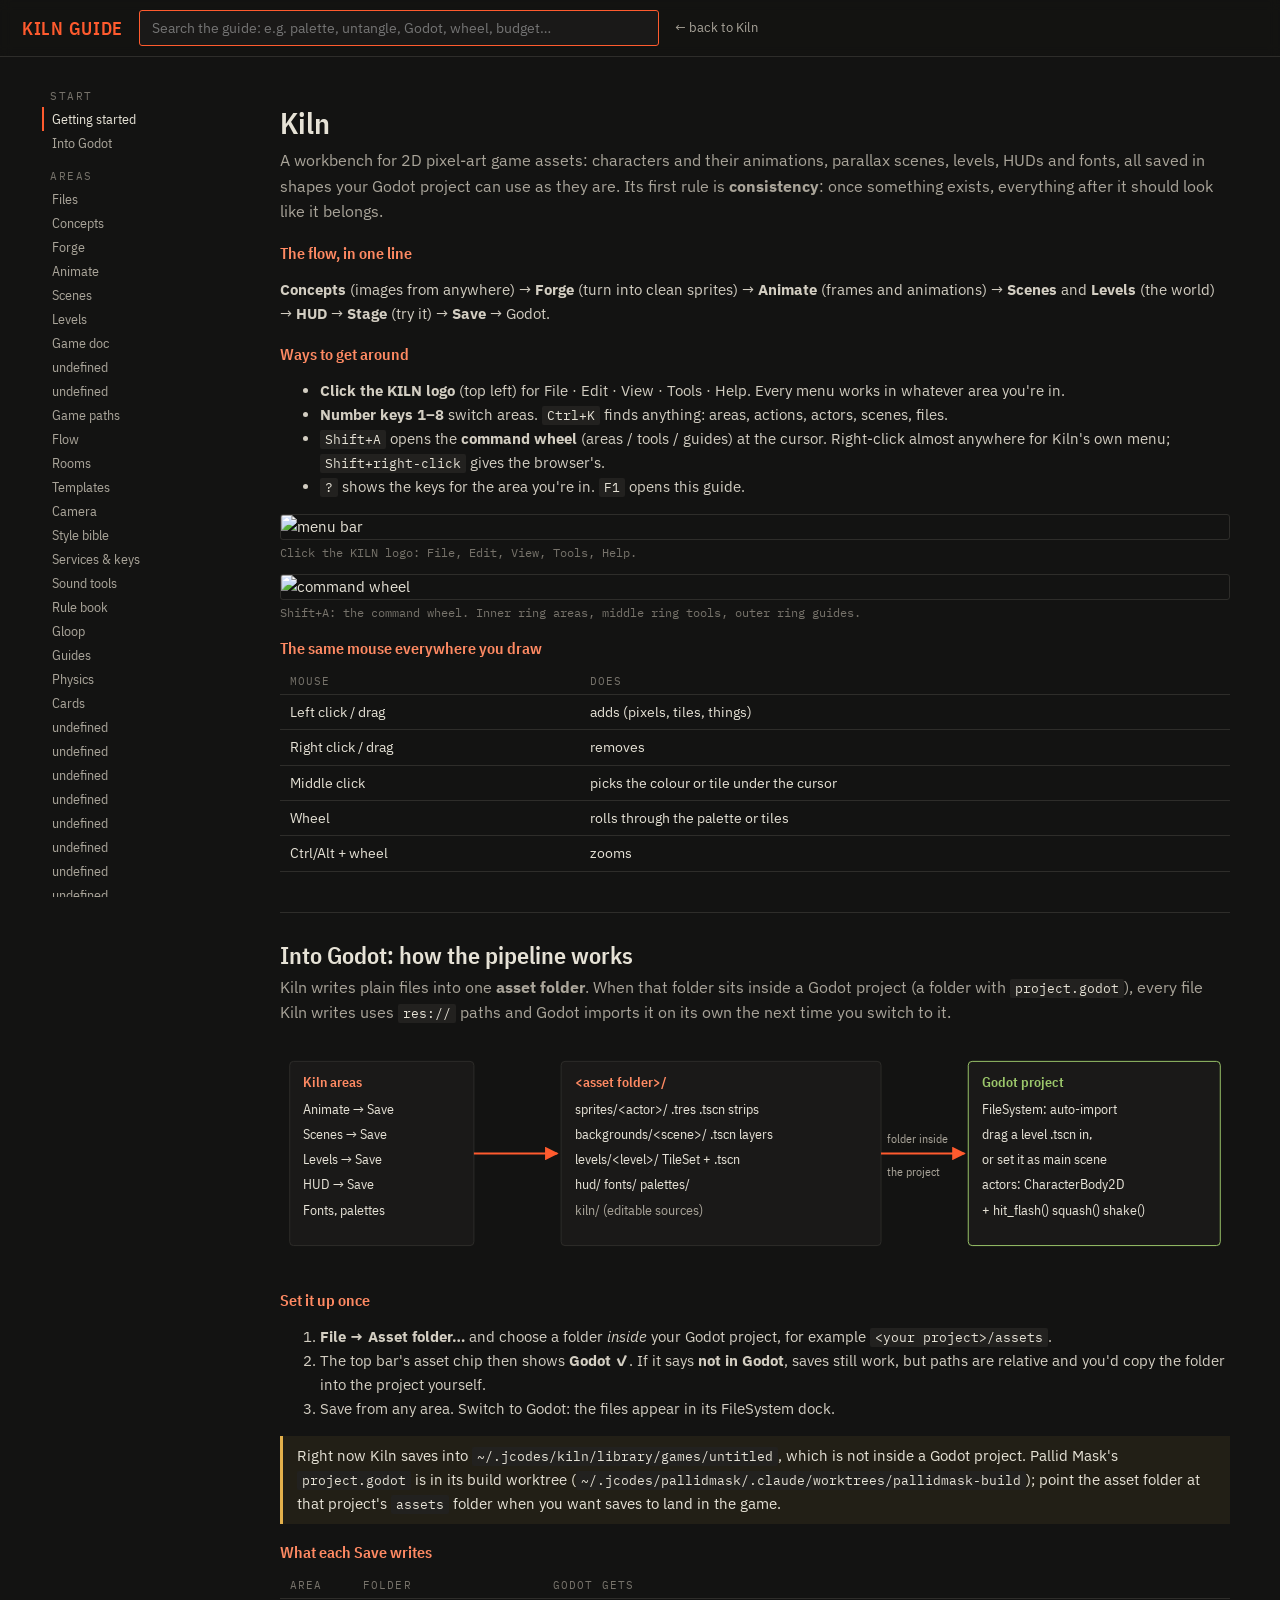
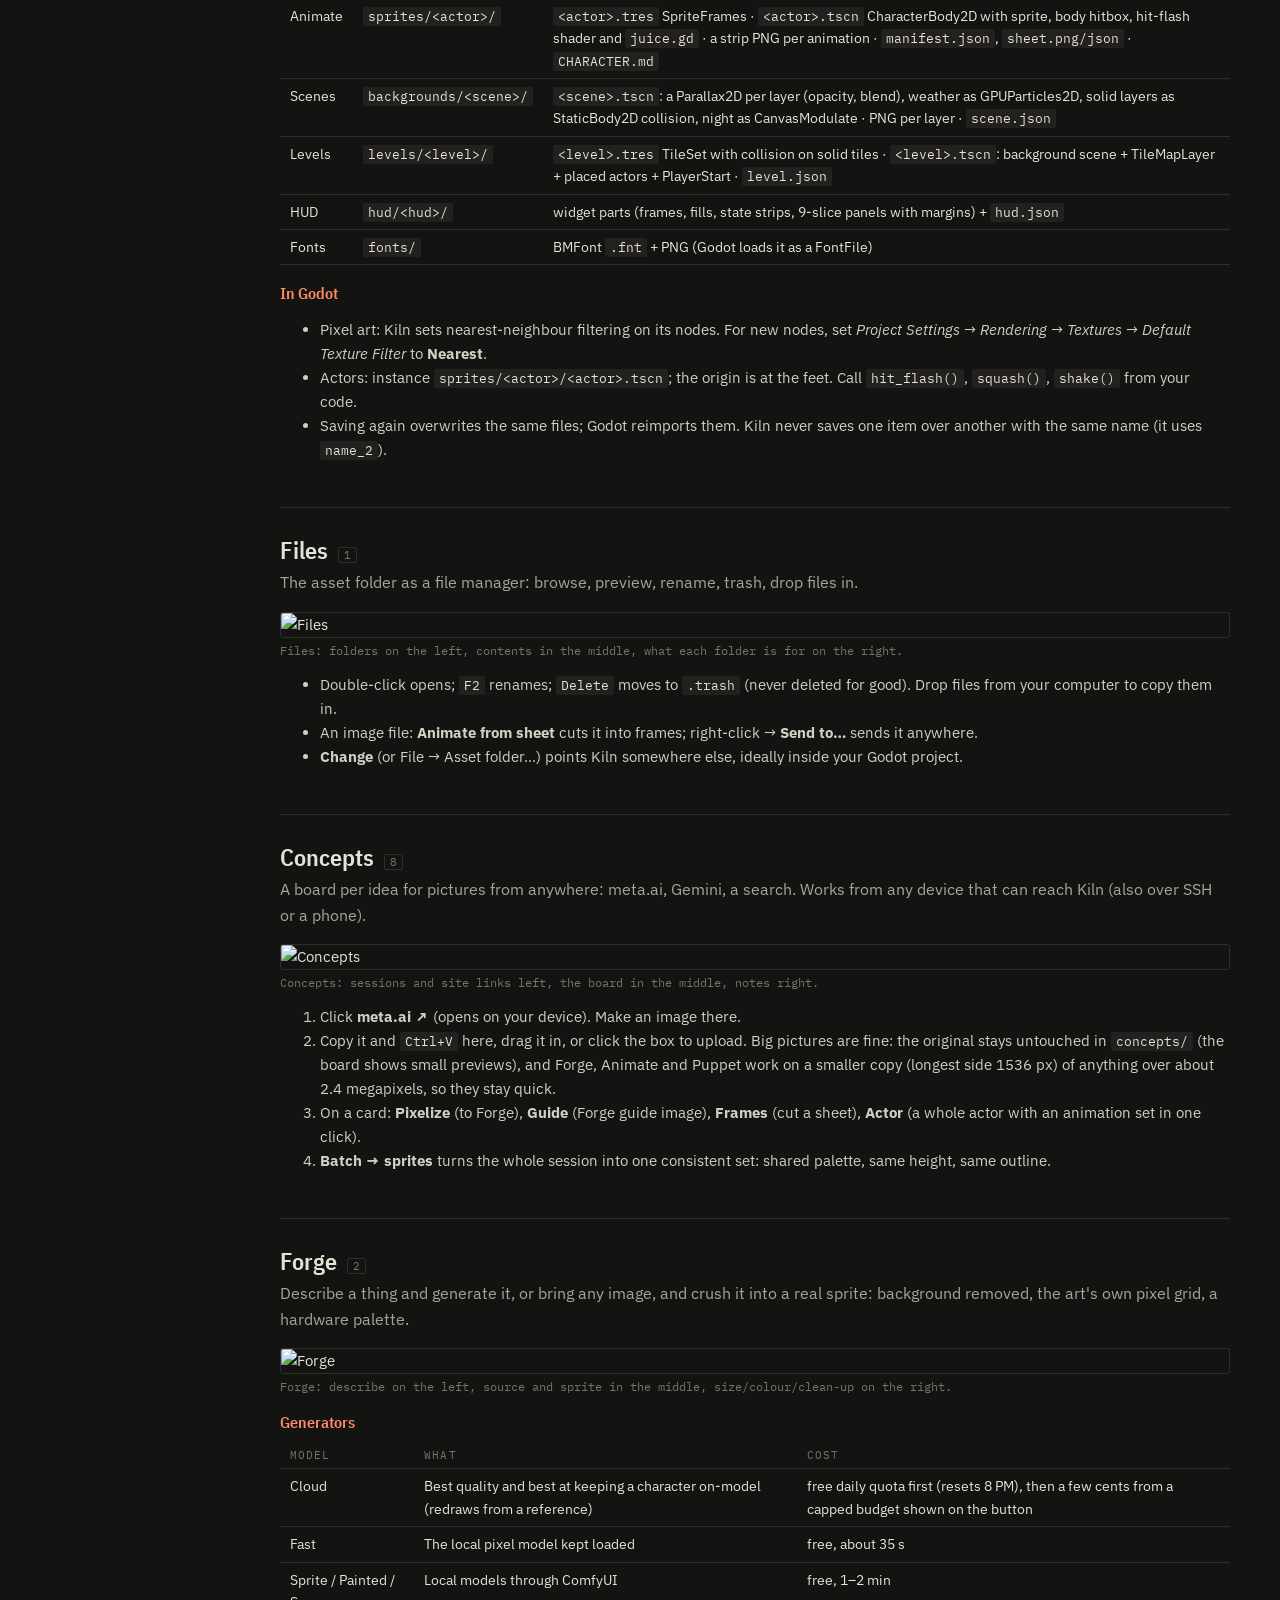
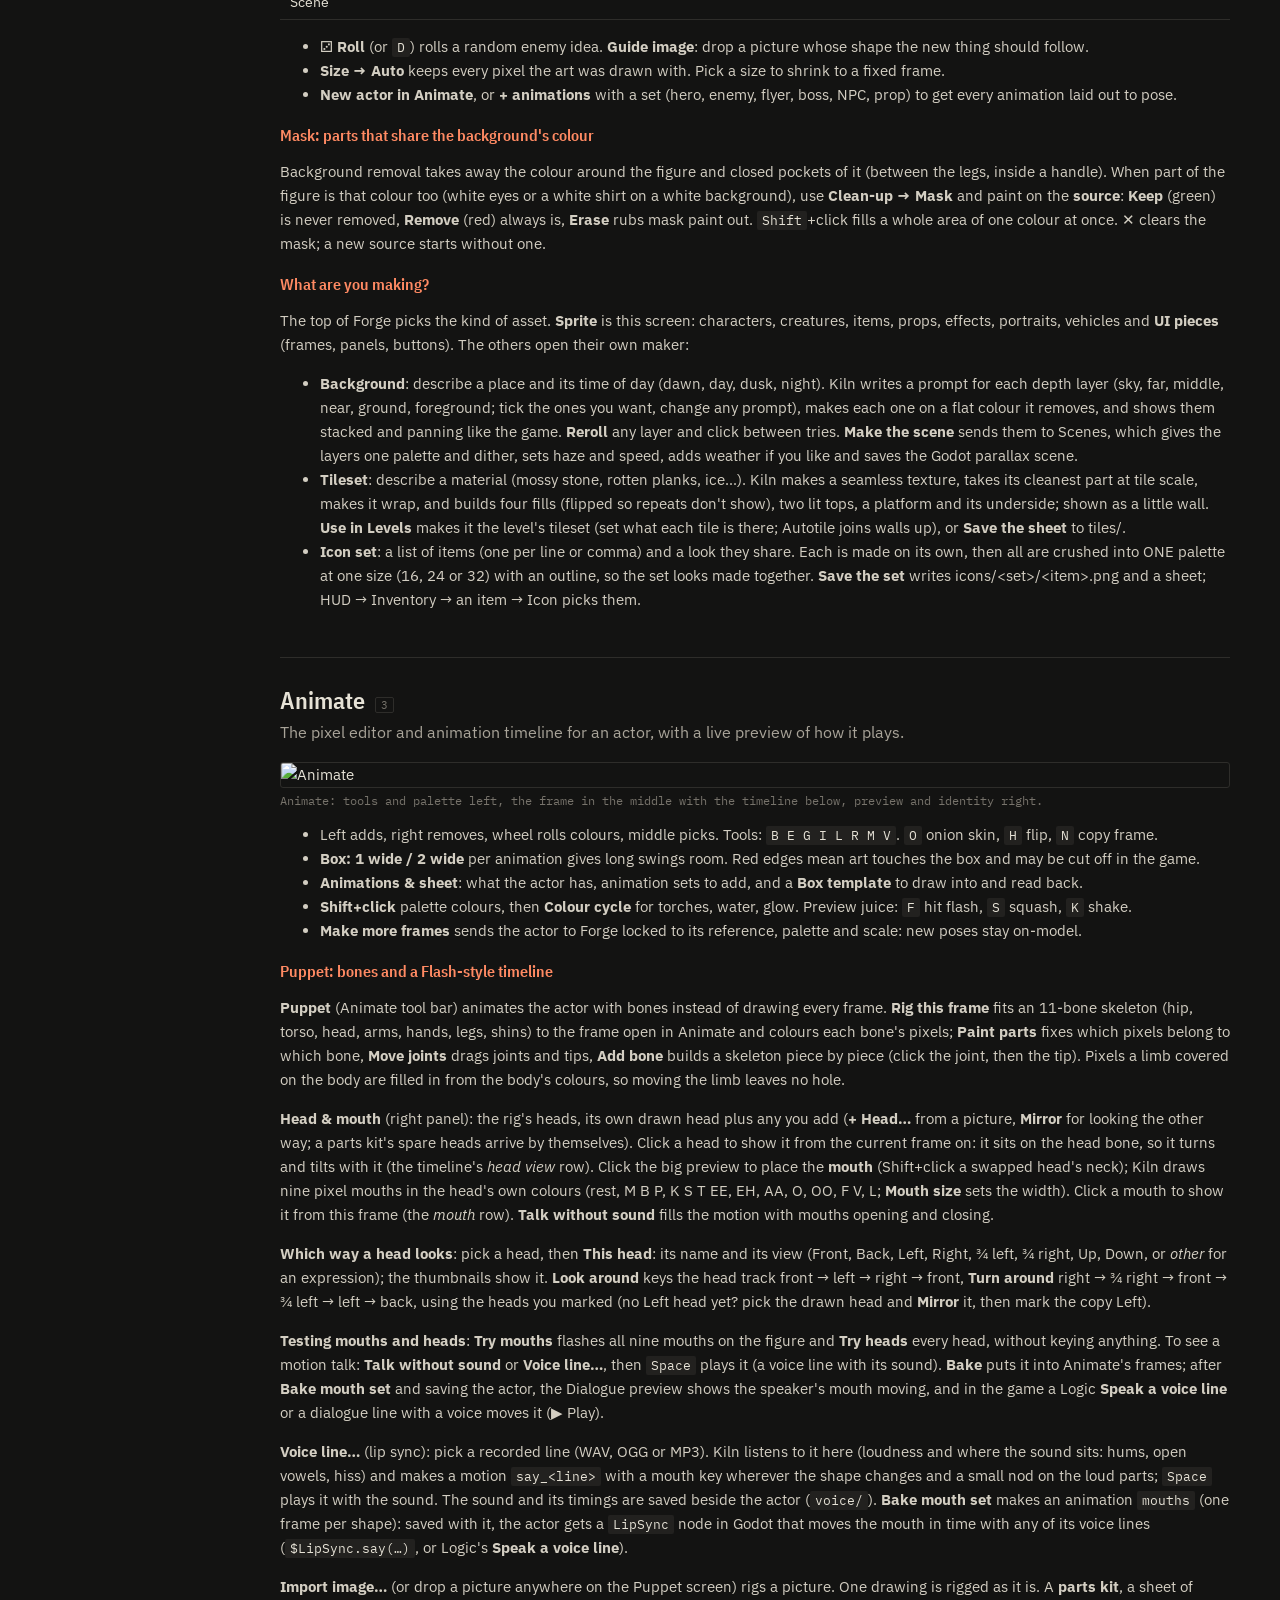
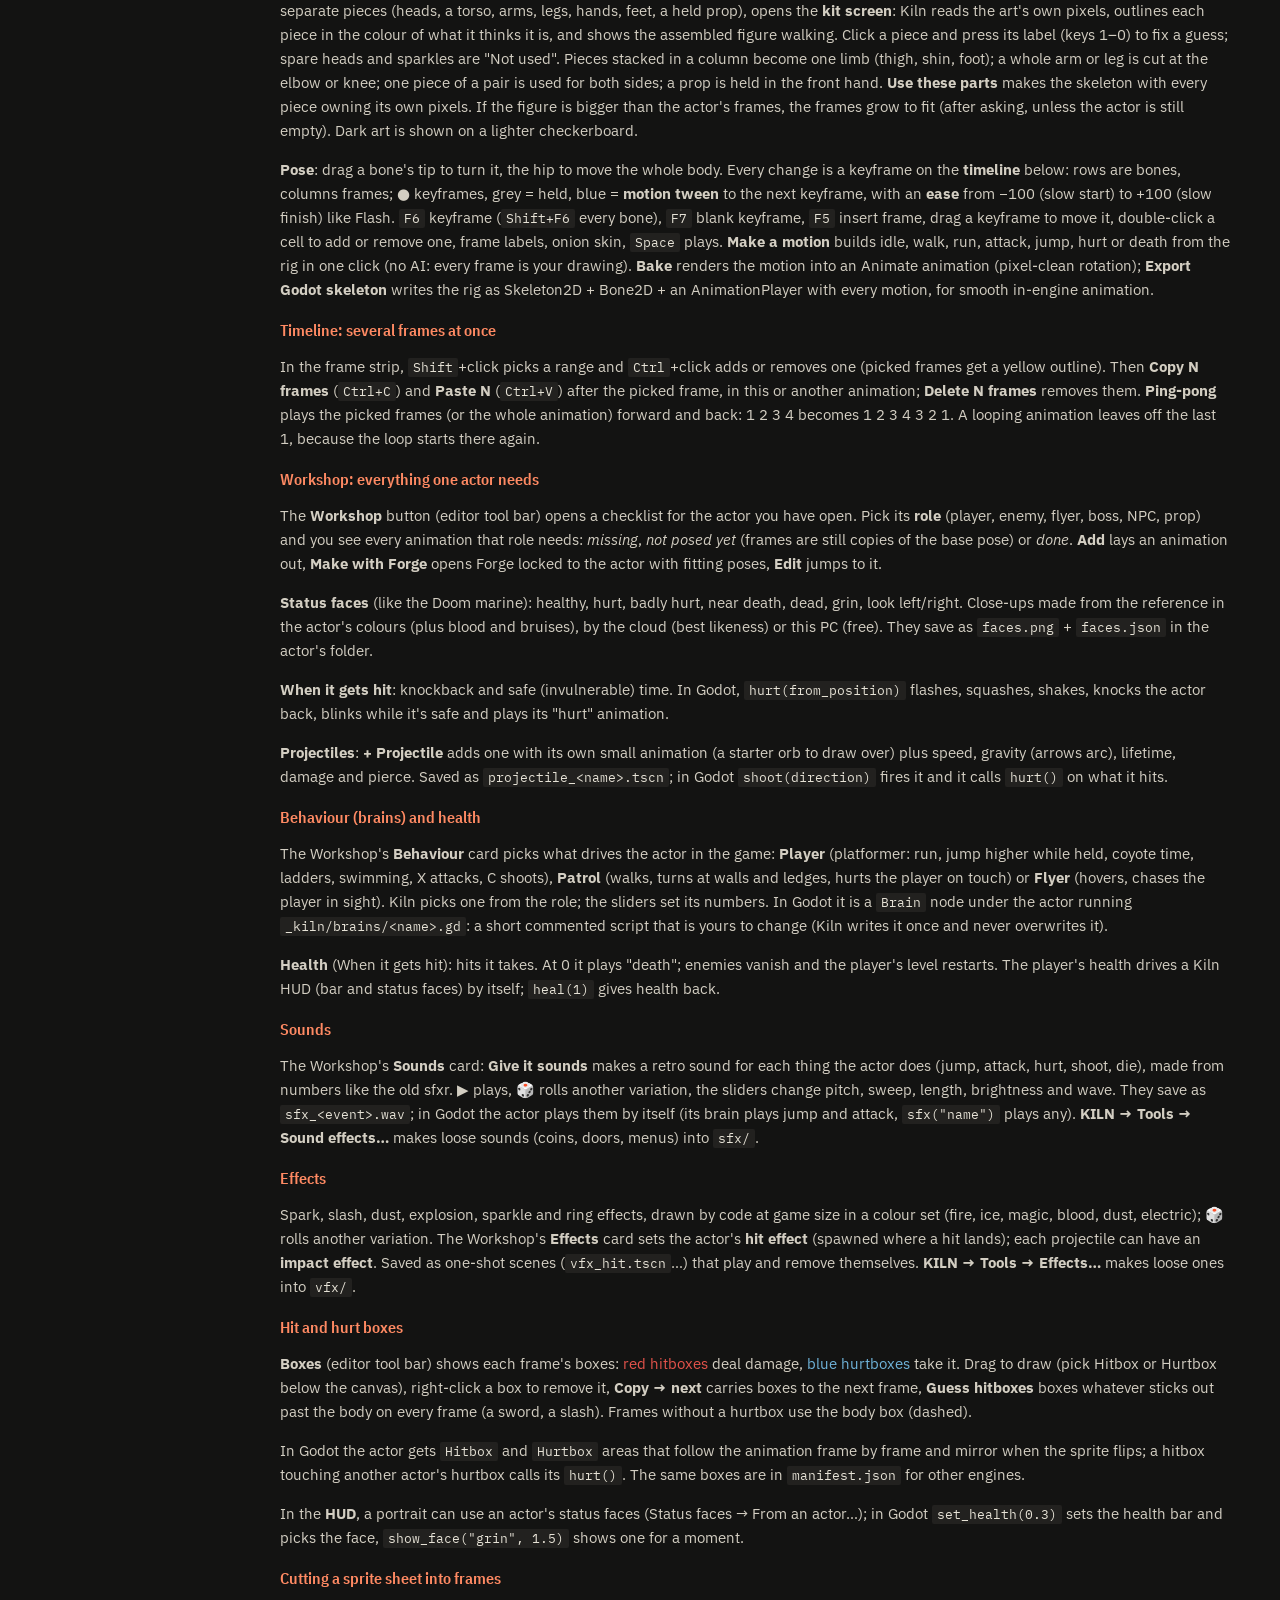
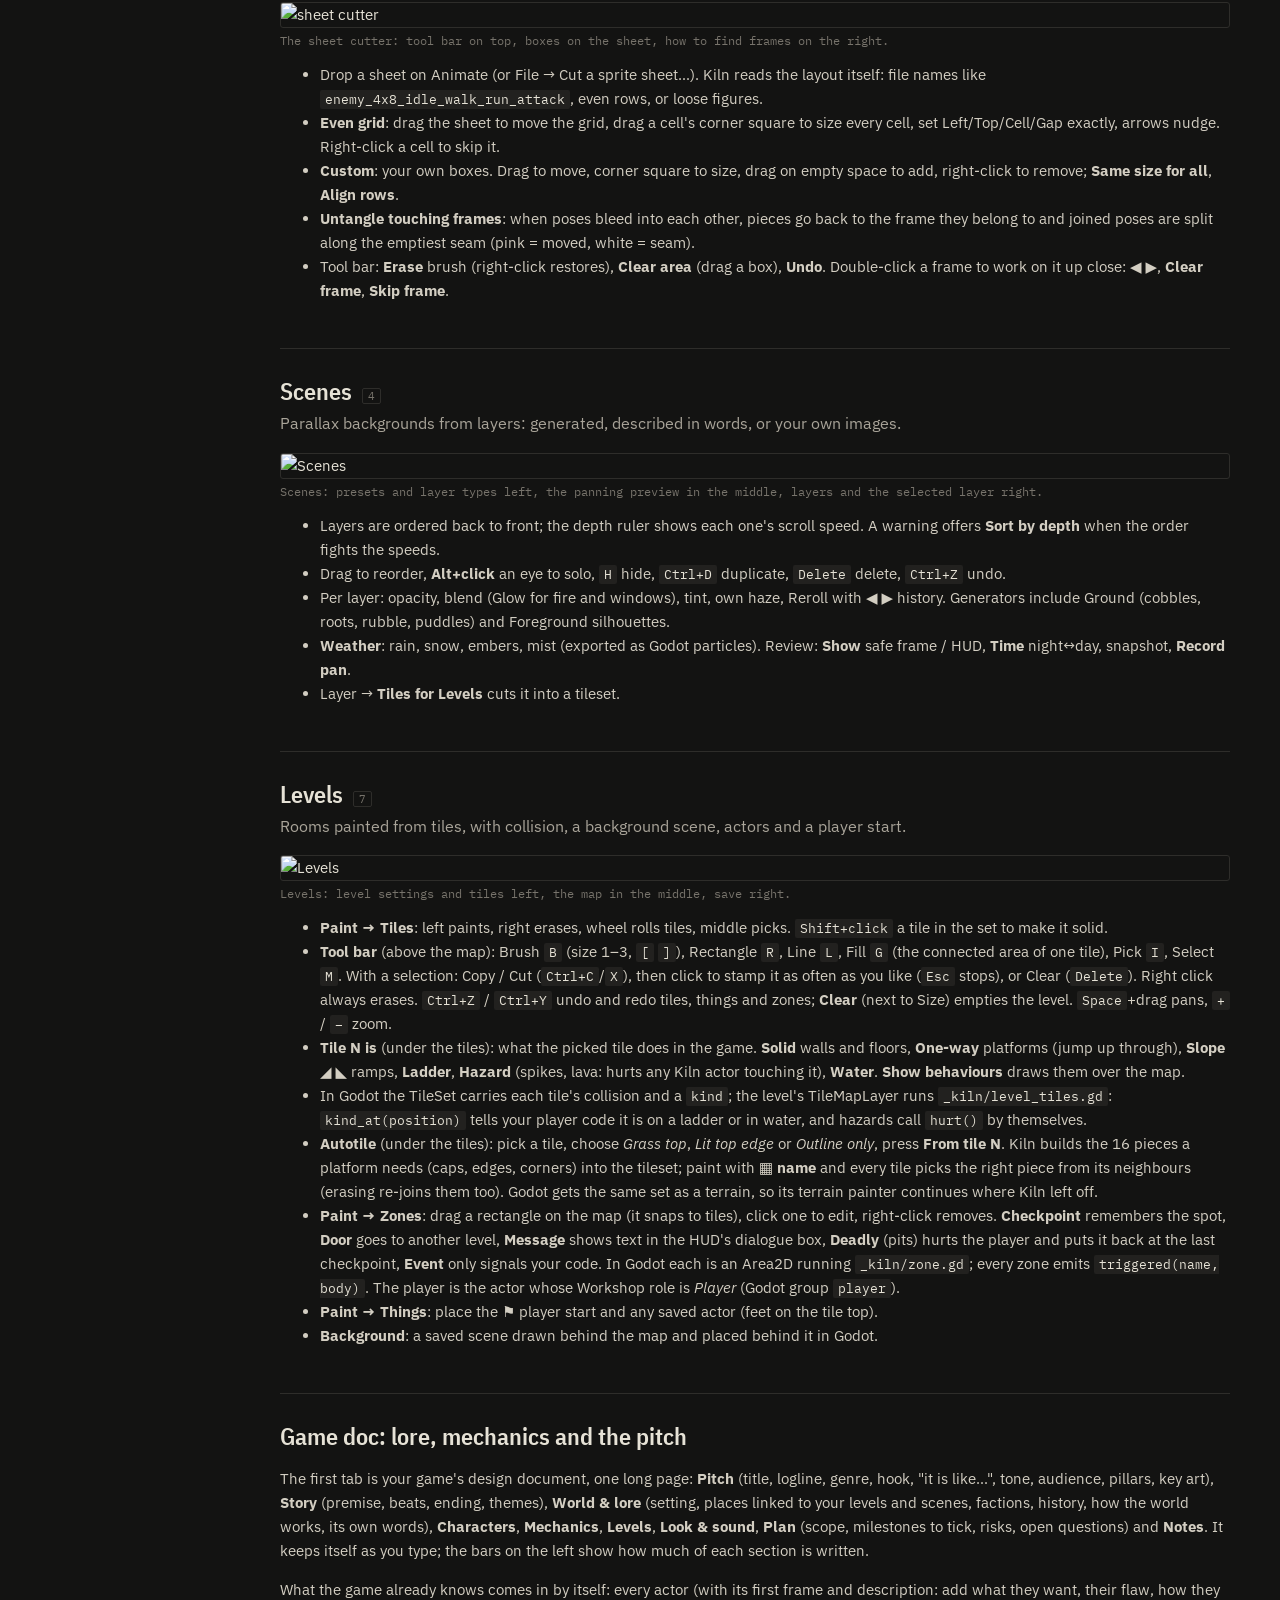
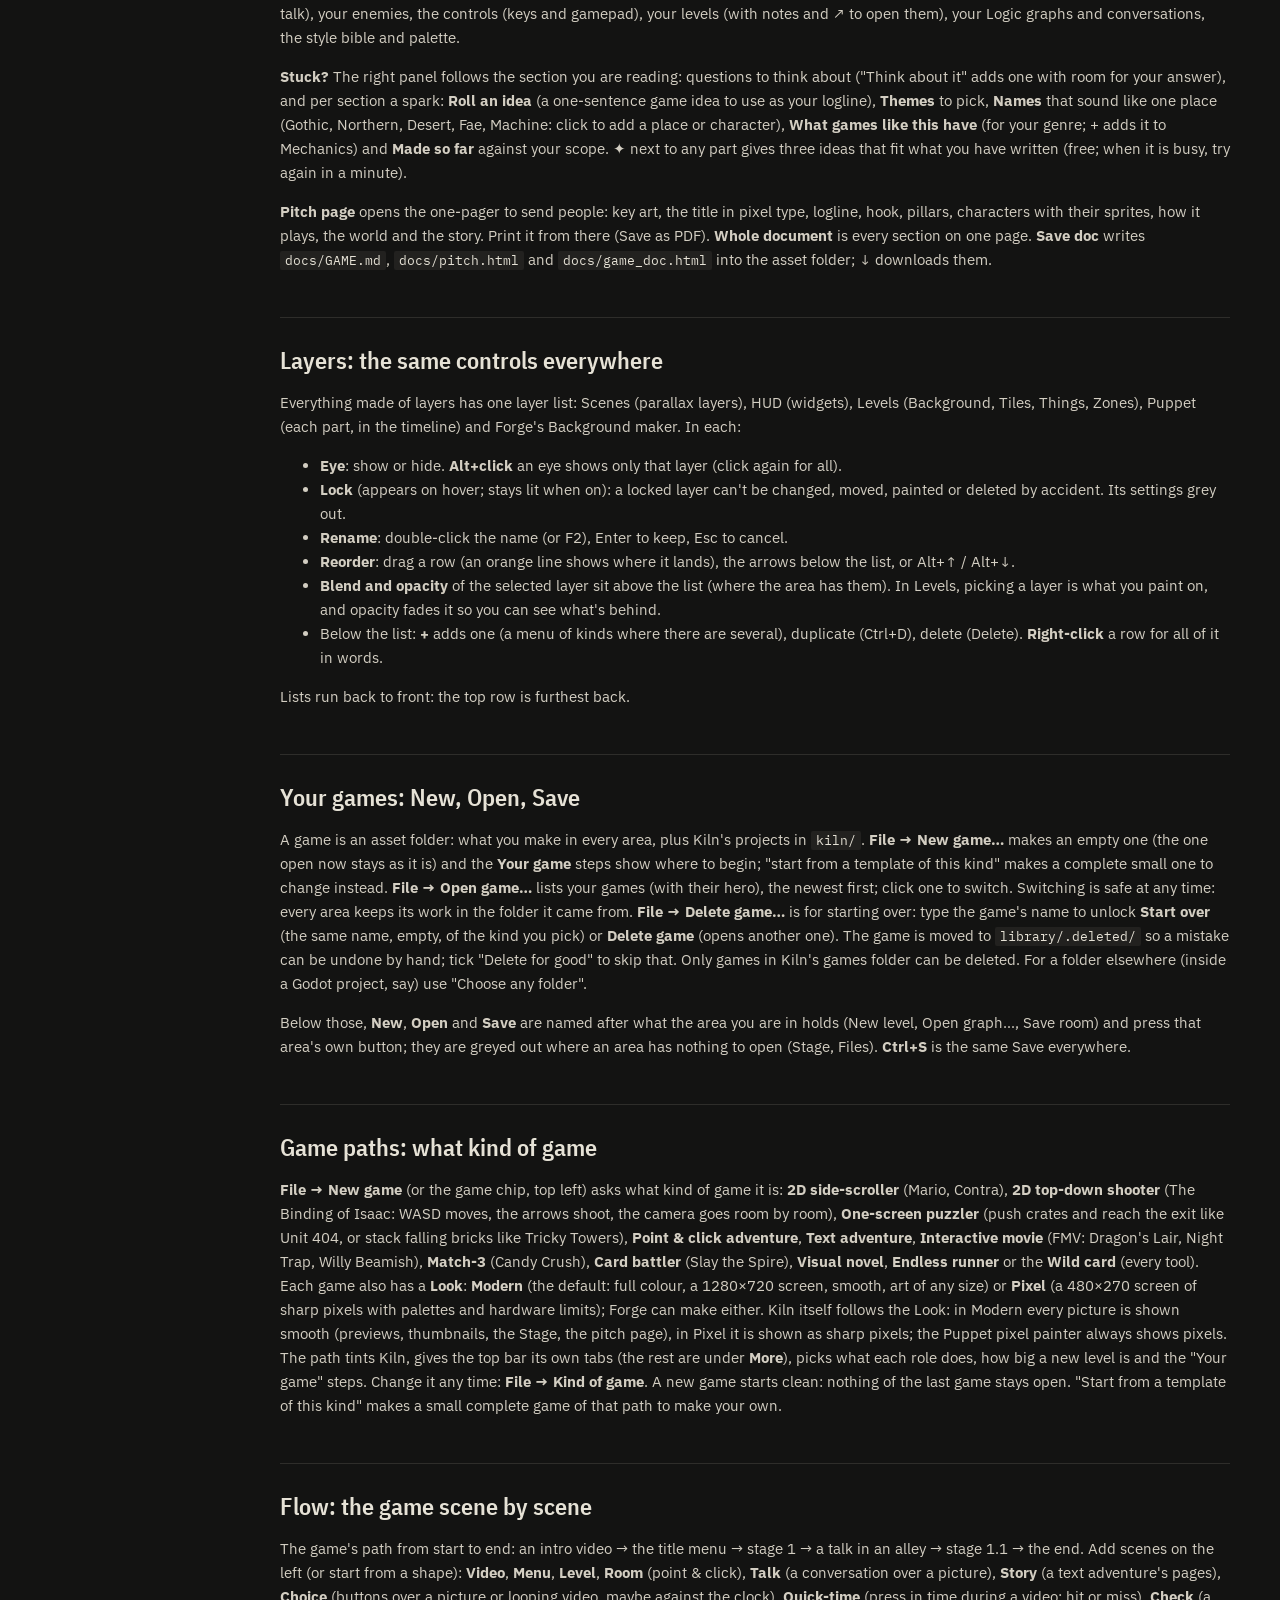
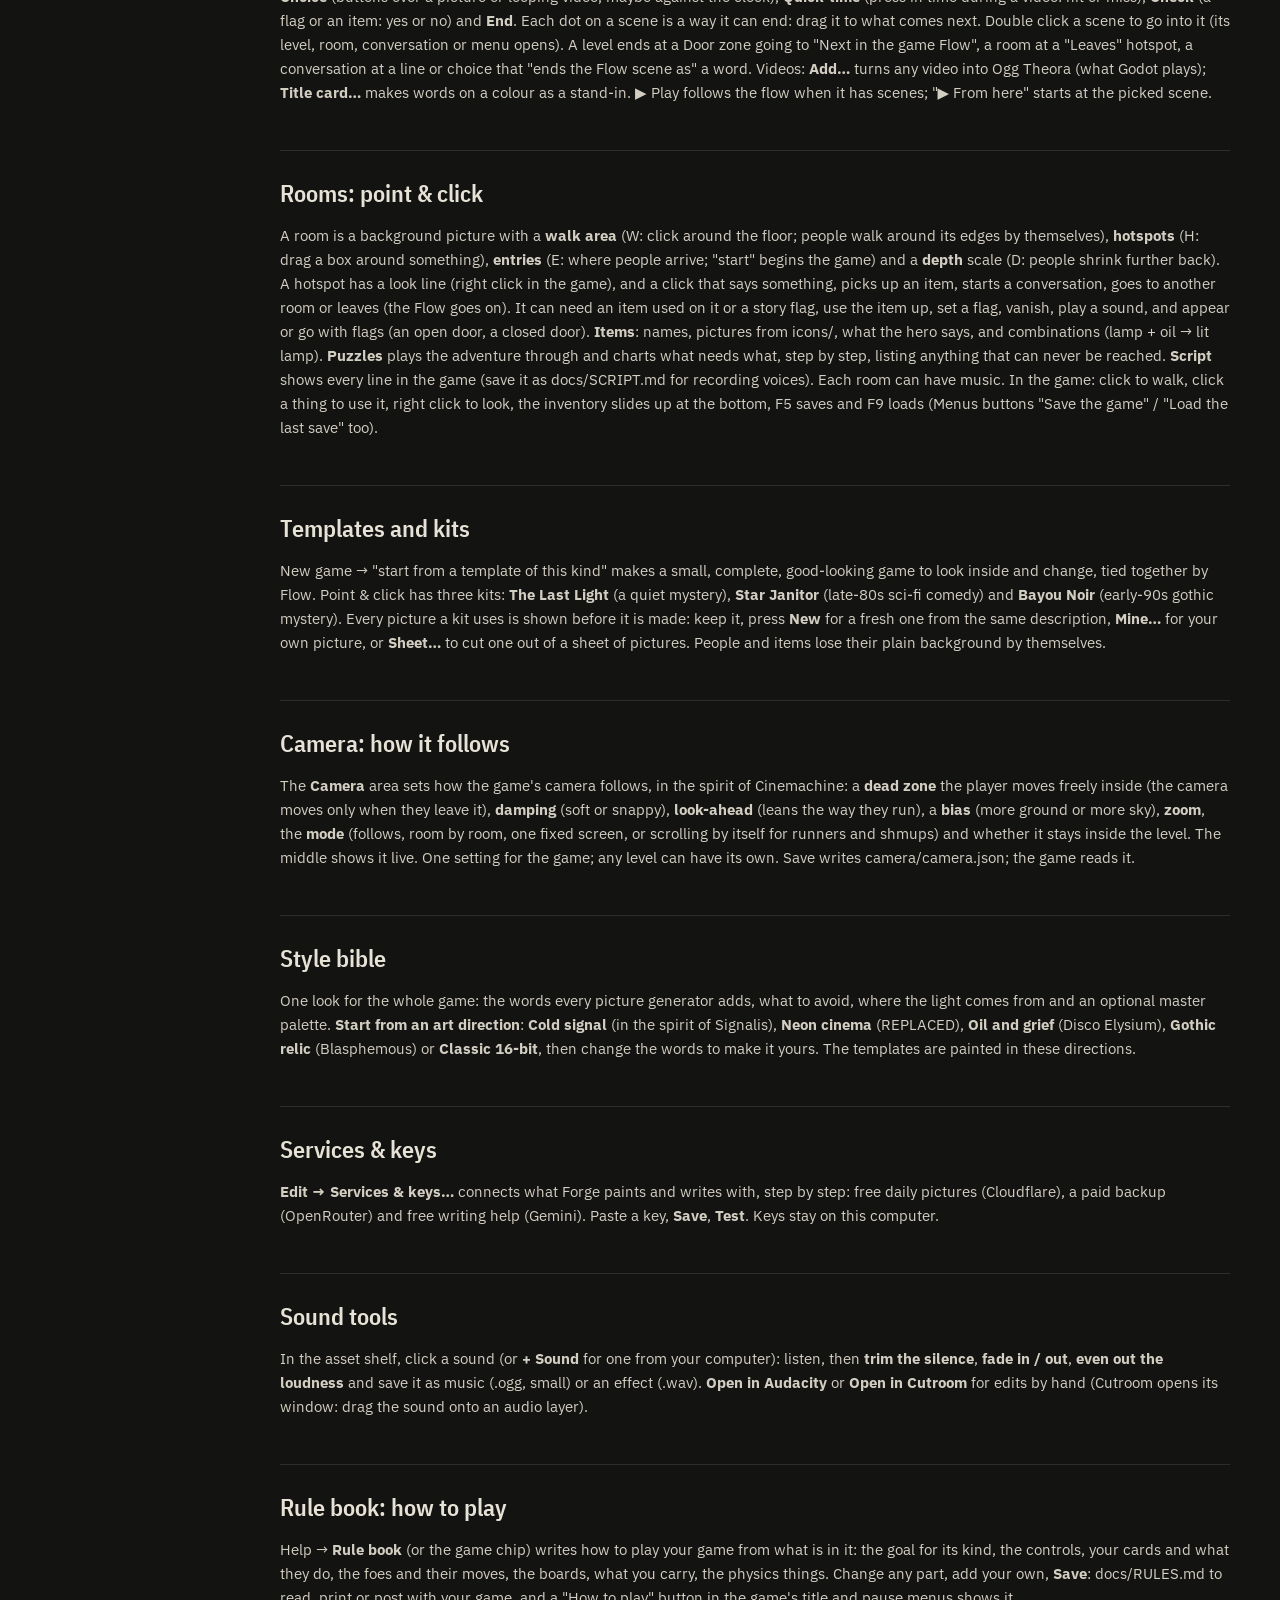
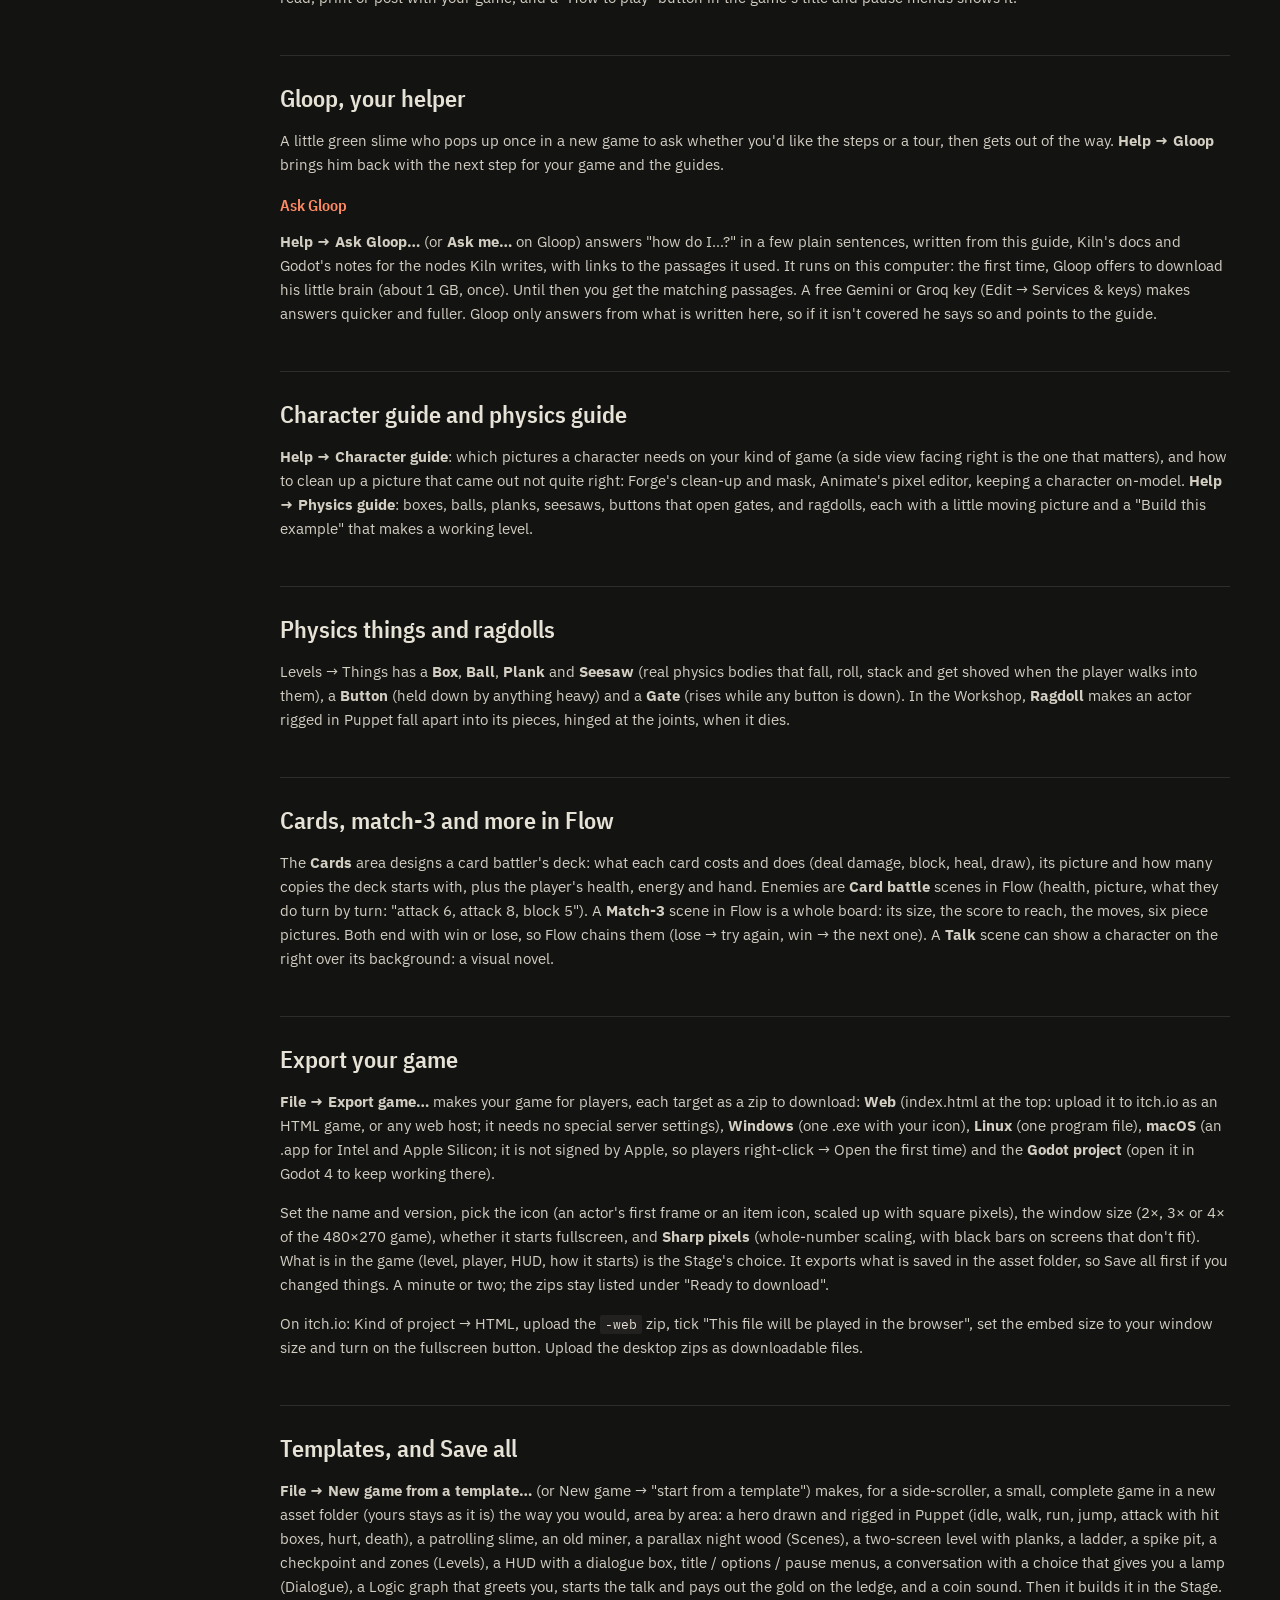
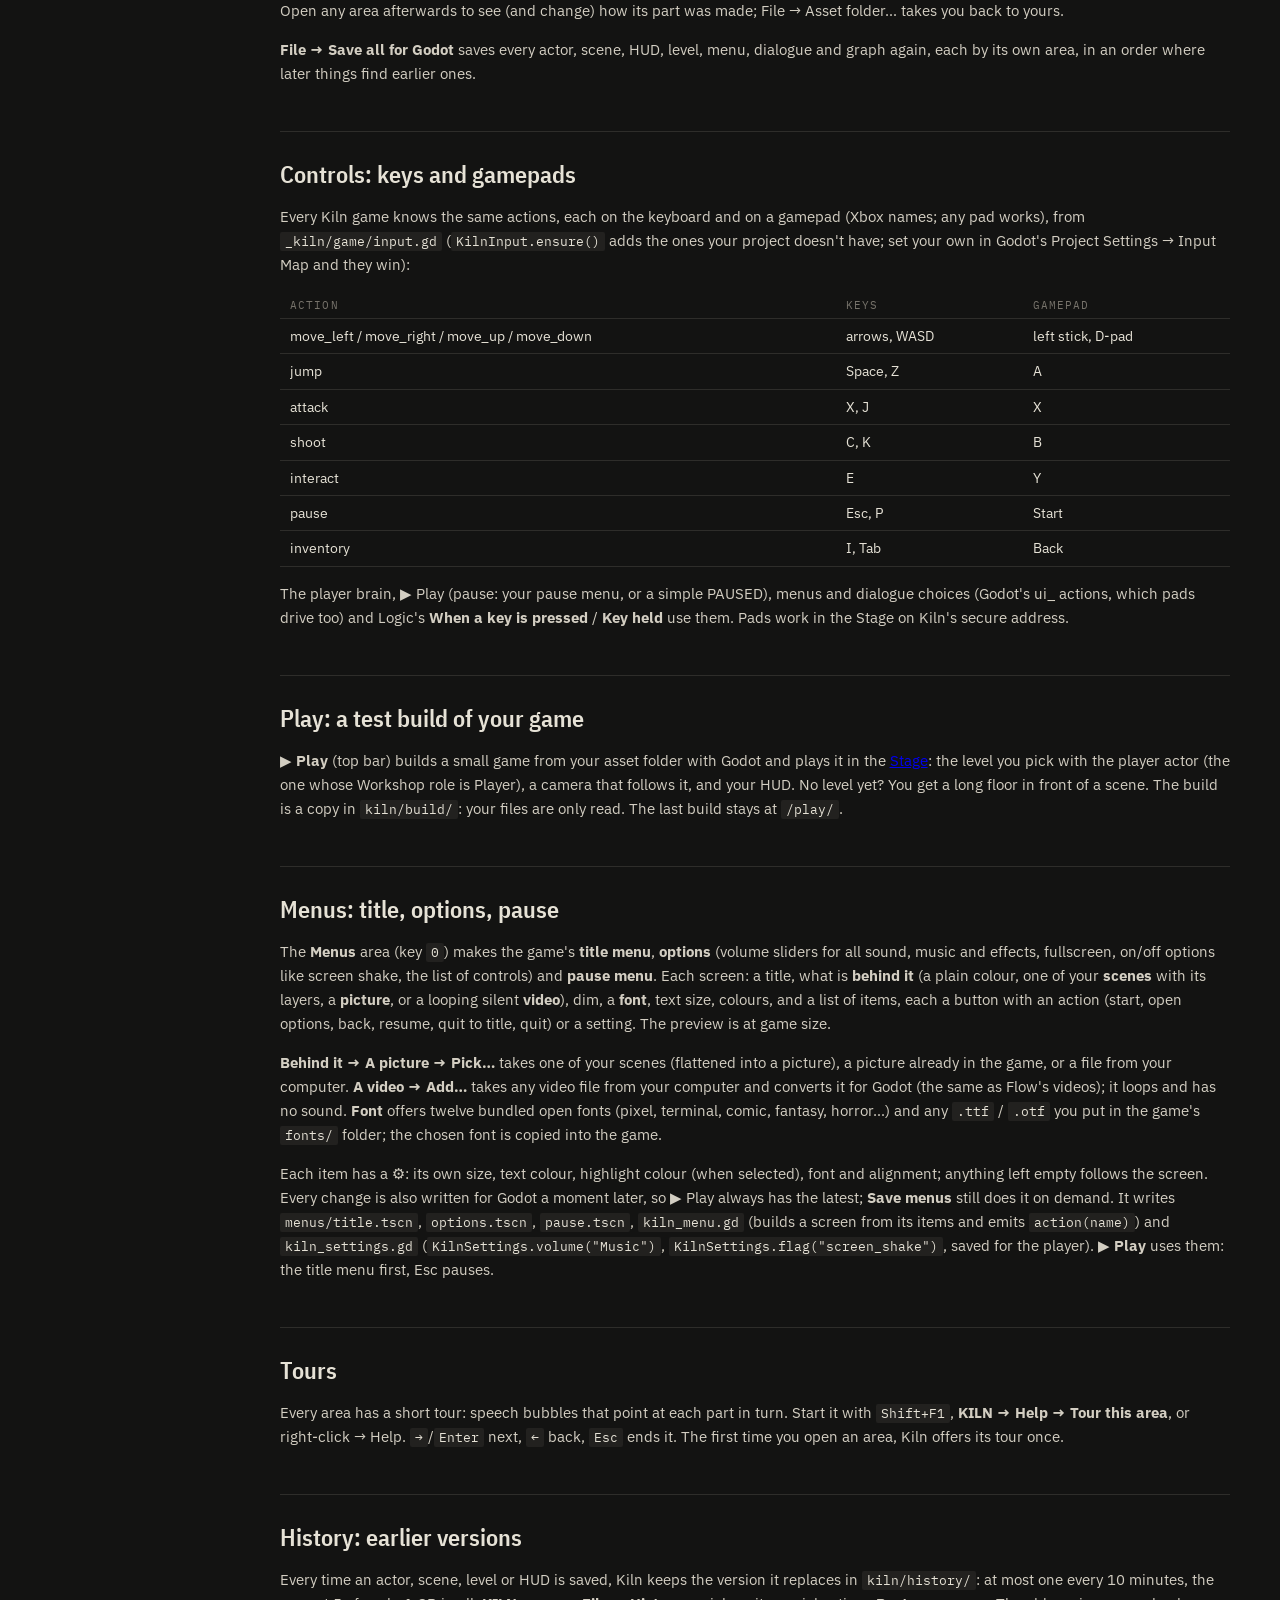
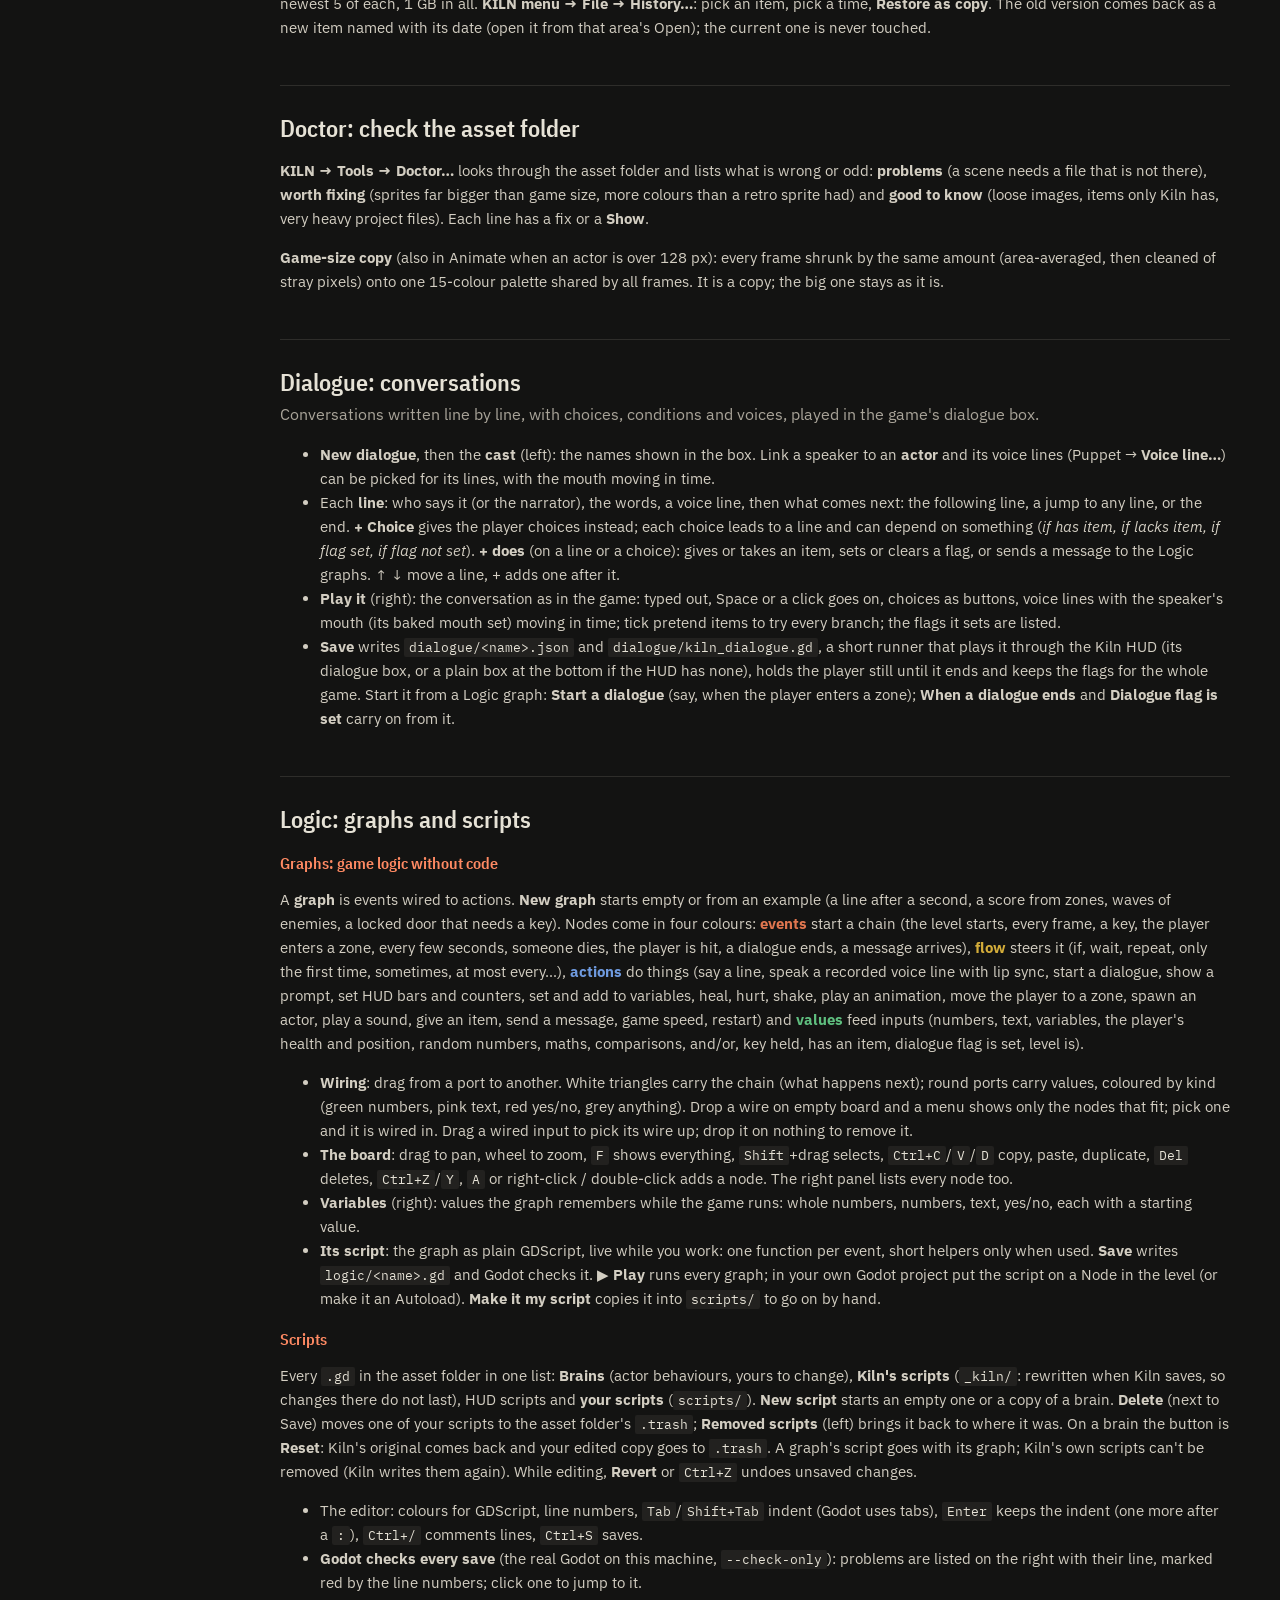
==== commit cad558e7: "Huge pictures: working copy at the door, cached thumbnails for grids (thumbs.py, /api/thumb) readPic" ====
--- a/static/help.html
+++ b/static/help.html
@@ -132,7 +132,7 @@
 <p class="lead">A board per idea for pictures from anywhere: meta.ai, Gemini, a search. Works from any device that can reach Kiln (also over SSH or a phone).</p>
 <figure><img src="/help/concepts.jpg" alt="Concepts"><figcaption>Concepts: sessions and site links left, the board in the middle, notes right.</figcaption></figure>
 <ol><li>Click <b>meta.ai ↗</b> (opens on your device). Make an image there.</li>
-<li>Copy it and <kbd class="k">Ctrl+V</kbd> here, drag it in, or click the box to upload.</li>
+<li>Copy it and <kbd class="k">Ctrl+V</kbd> here, drag it in, or click the box to upload. Big pictures are fine: the original stays untouched in <code>concepts/</code> (the board shows small previews), and Forge, Animate and Puppet work on a smaller copy (longest side 1536 px) of anything over about 2.4 megapixels, so they stay quick.</li>
 <li>On a card: <b>Pixelize</b> (to Forge), <b>Guide</b> (Forge guide image), <b>Frames</b> (cut a sheet), <b>Actor</b> (a whole actor with an animation set in one click).</li>
 <li><b>Batch → sprites</b> turns the whole session into one consistent set: shared palette, same height, same outline.</li></ol>
 </section>
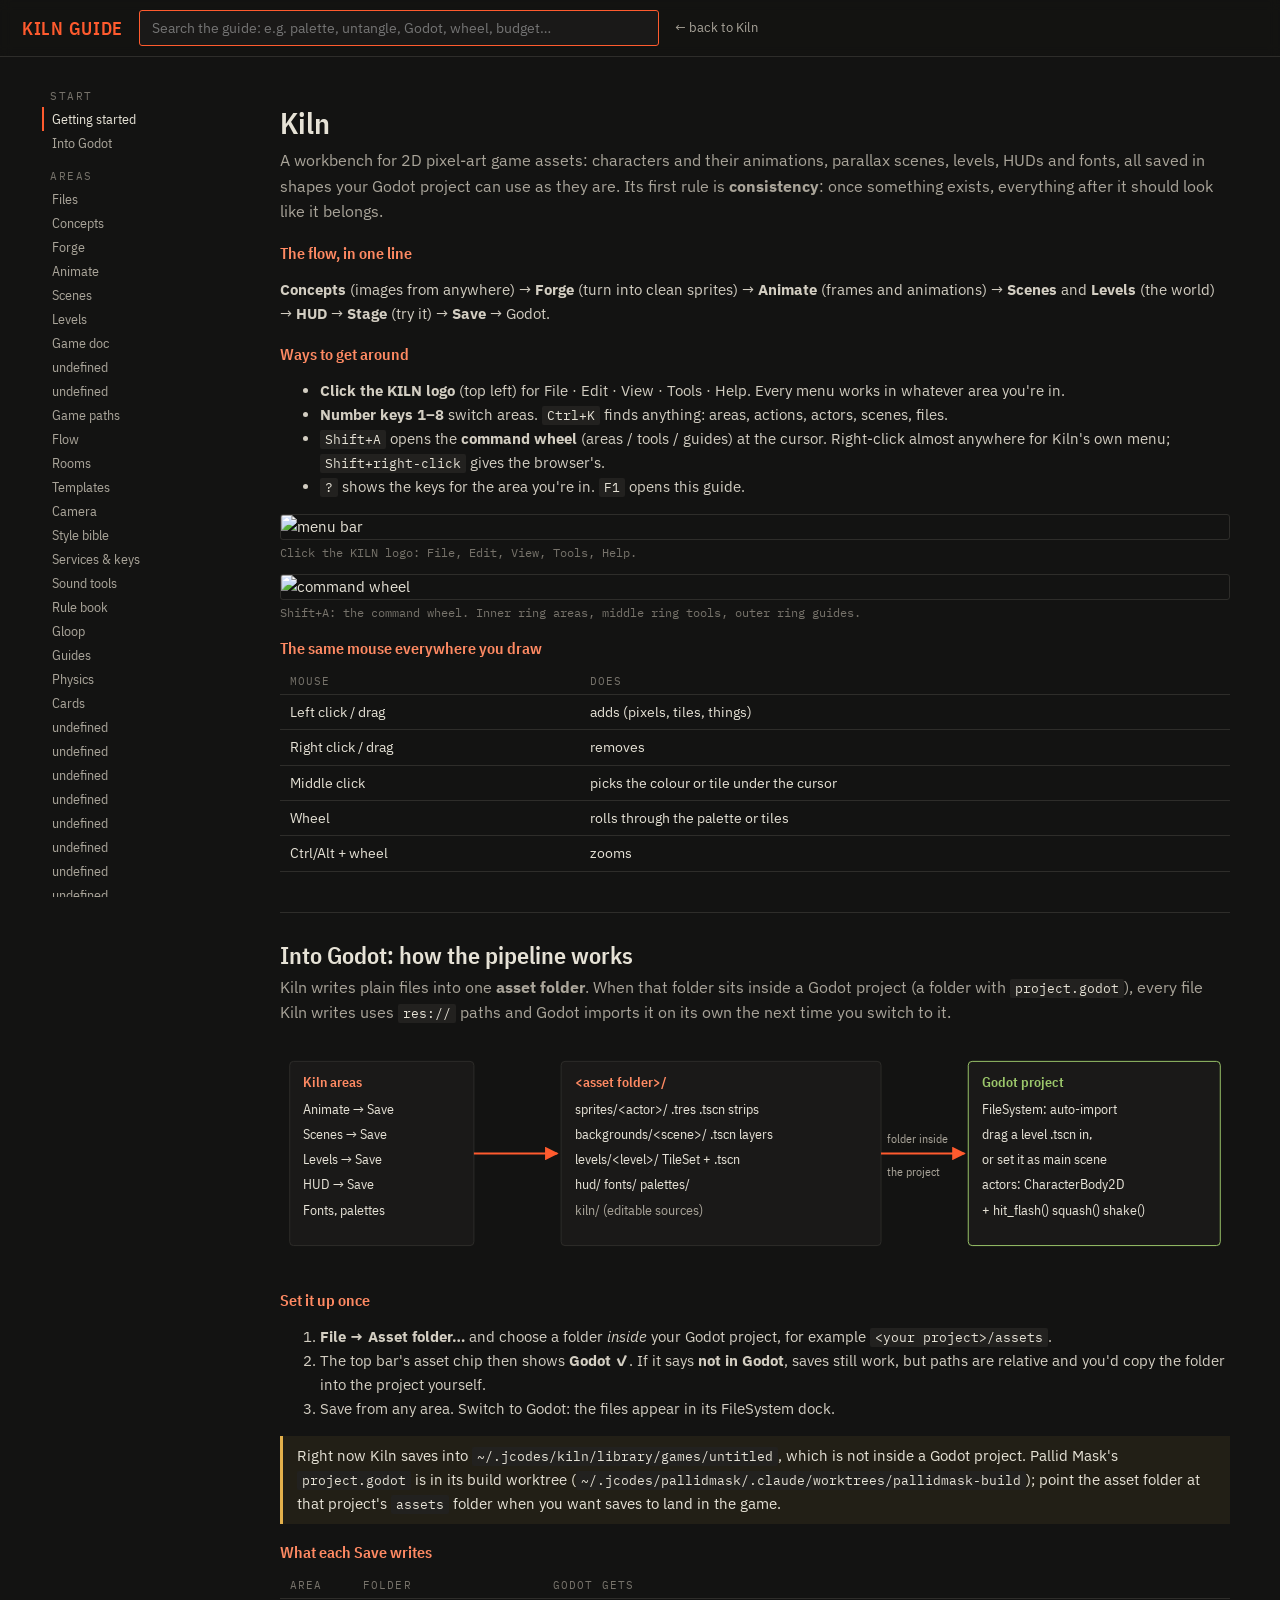
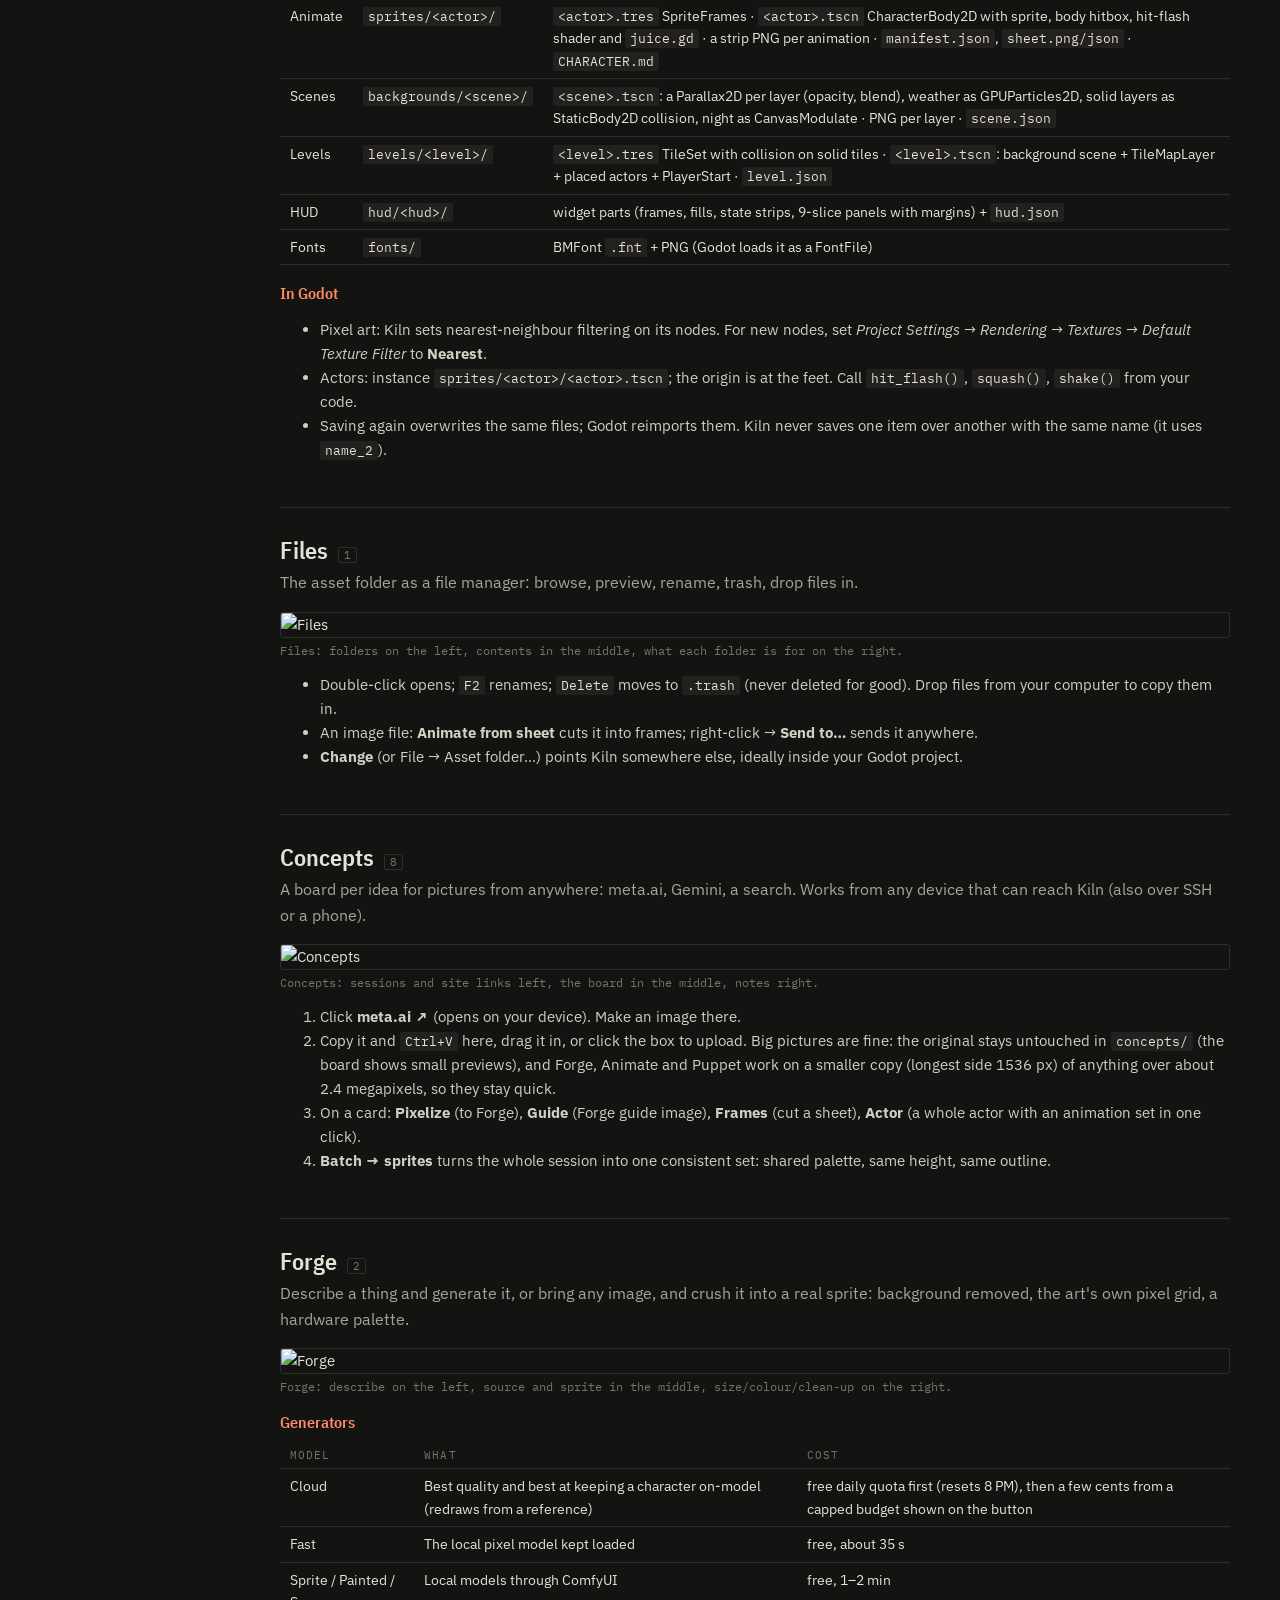
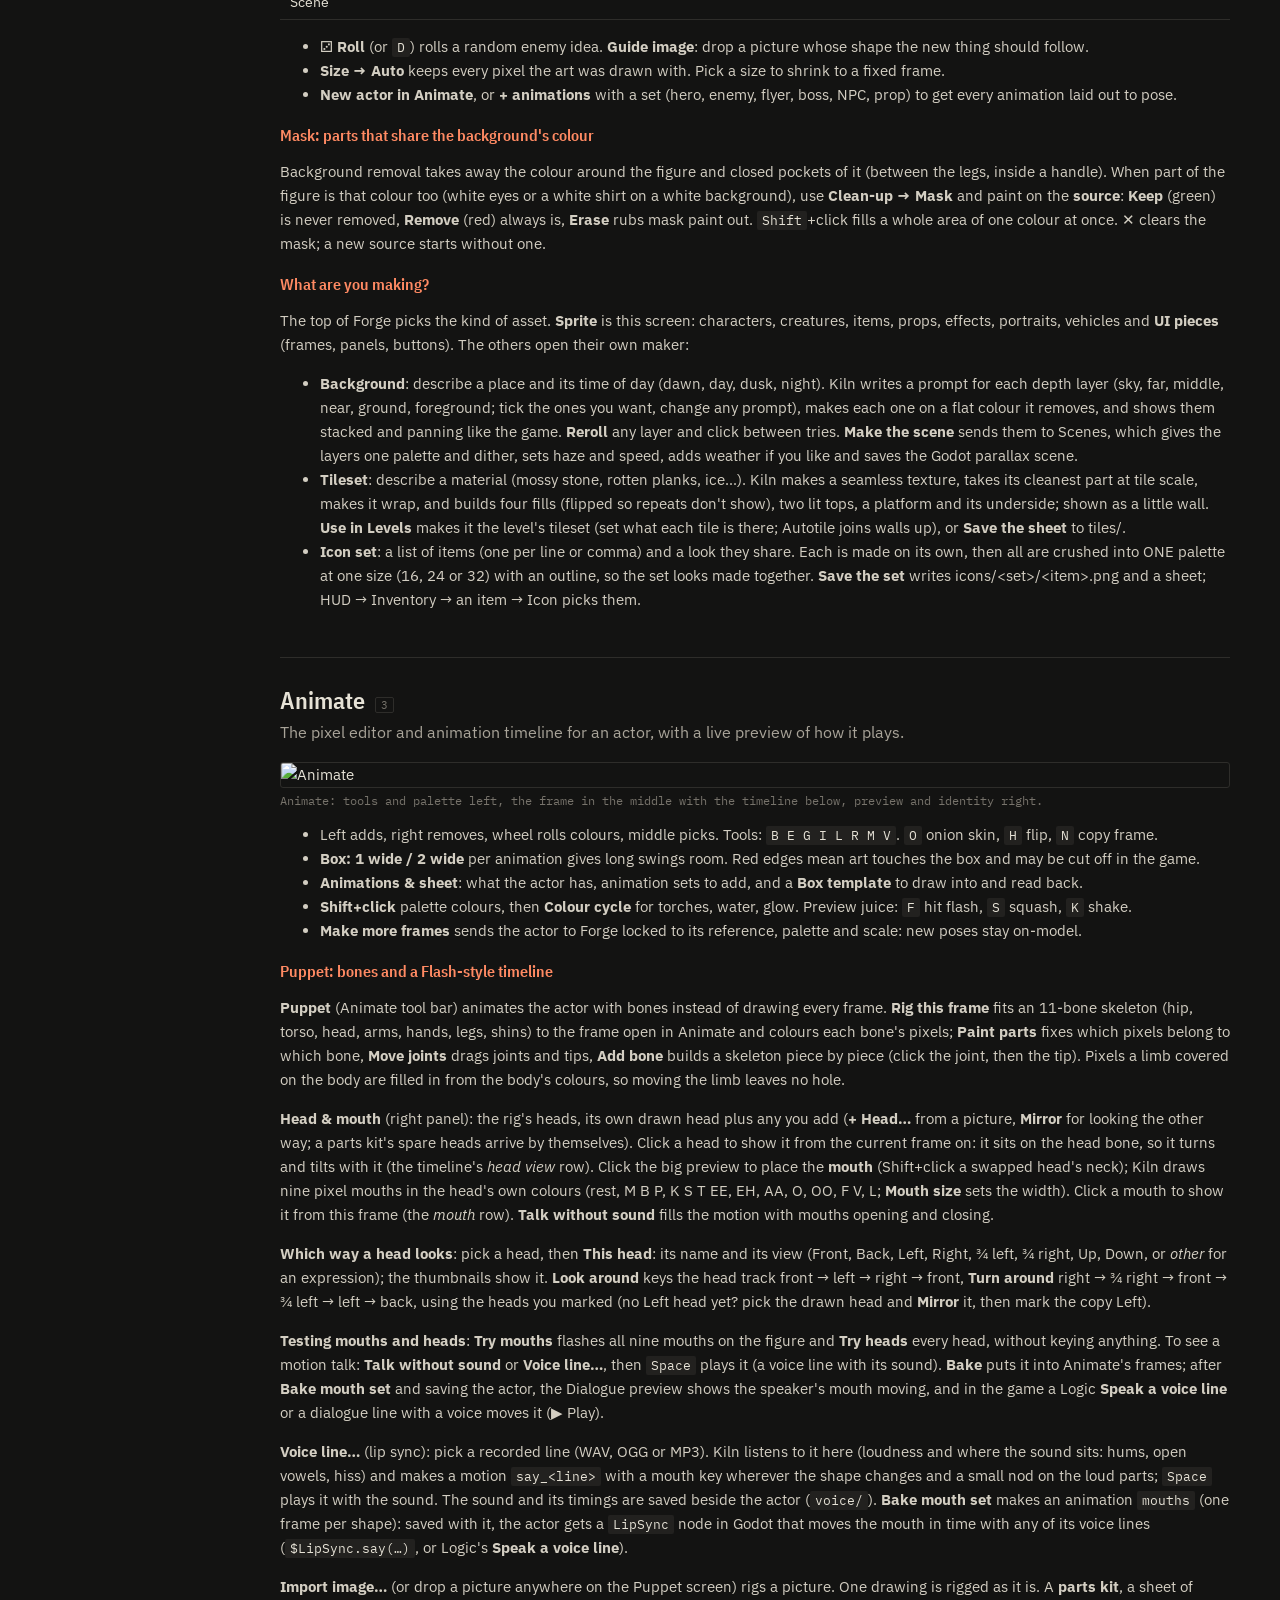
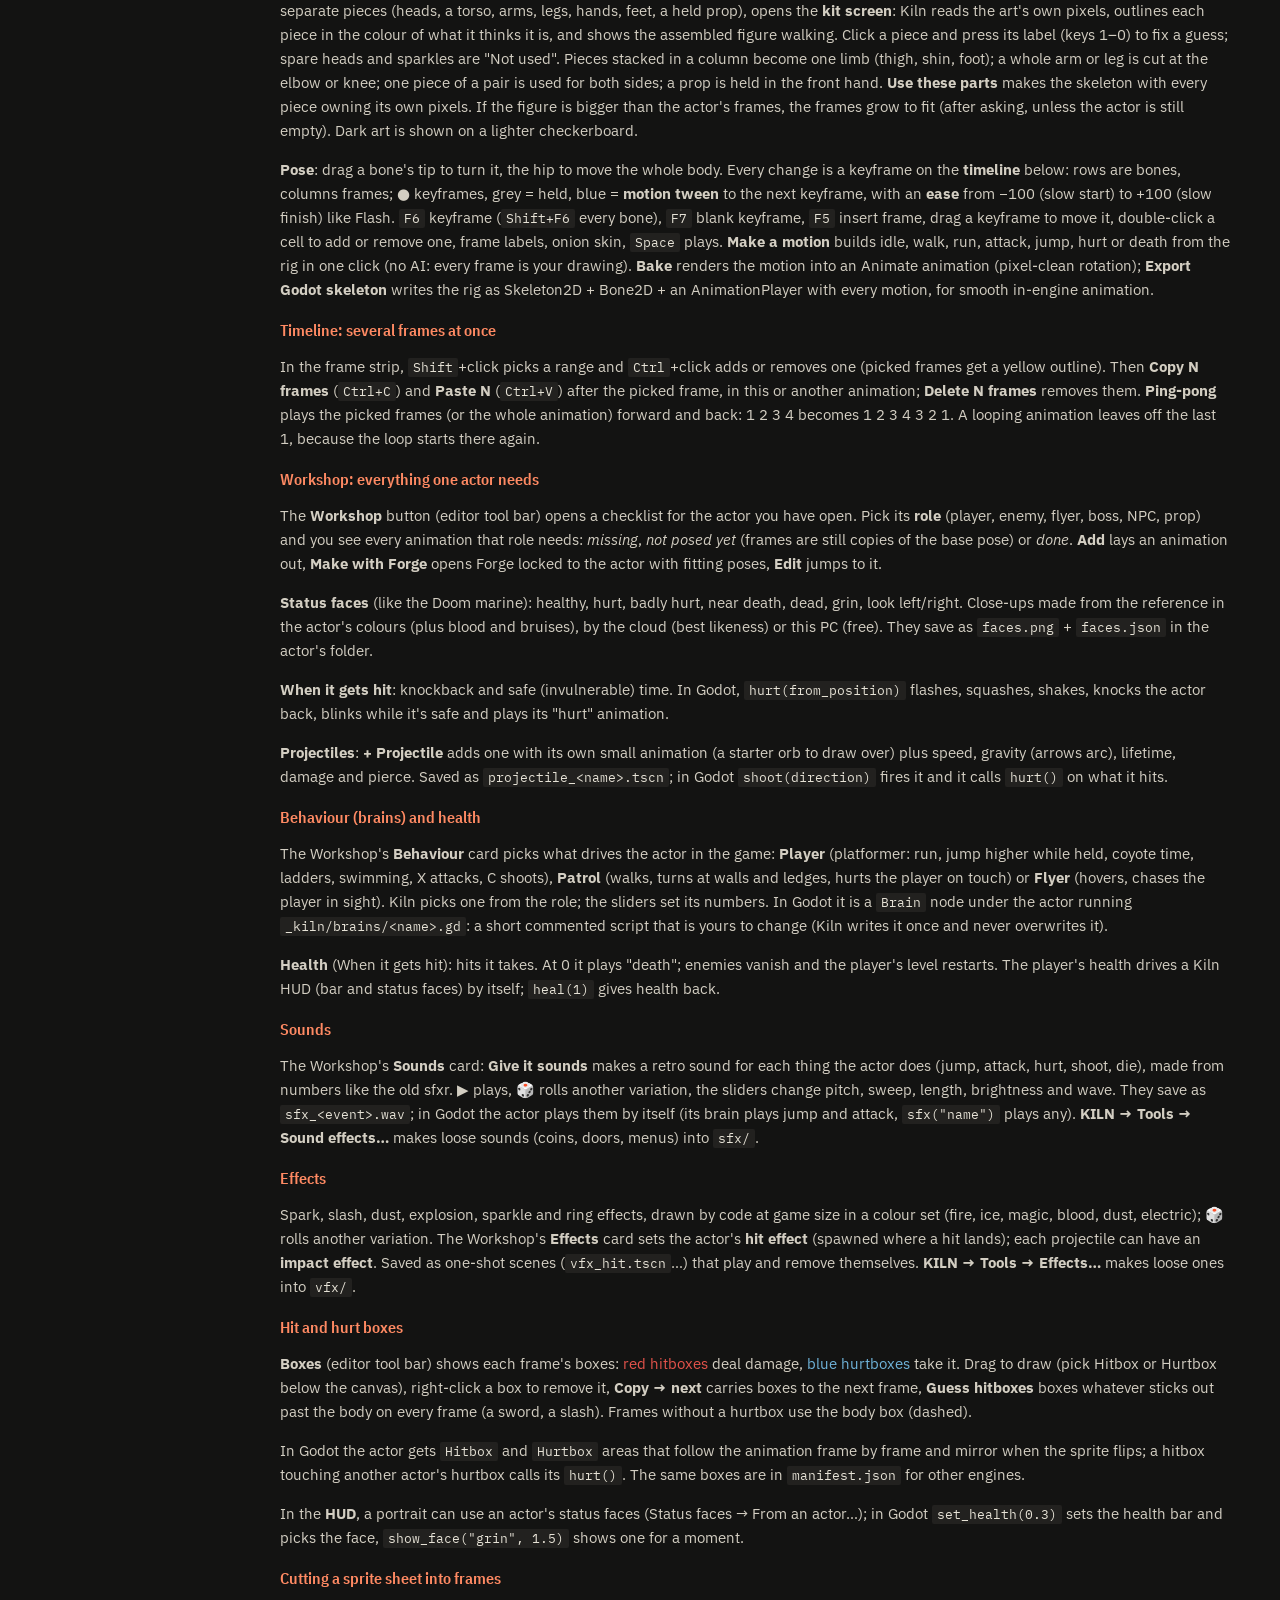
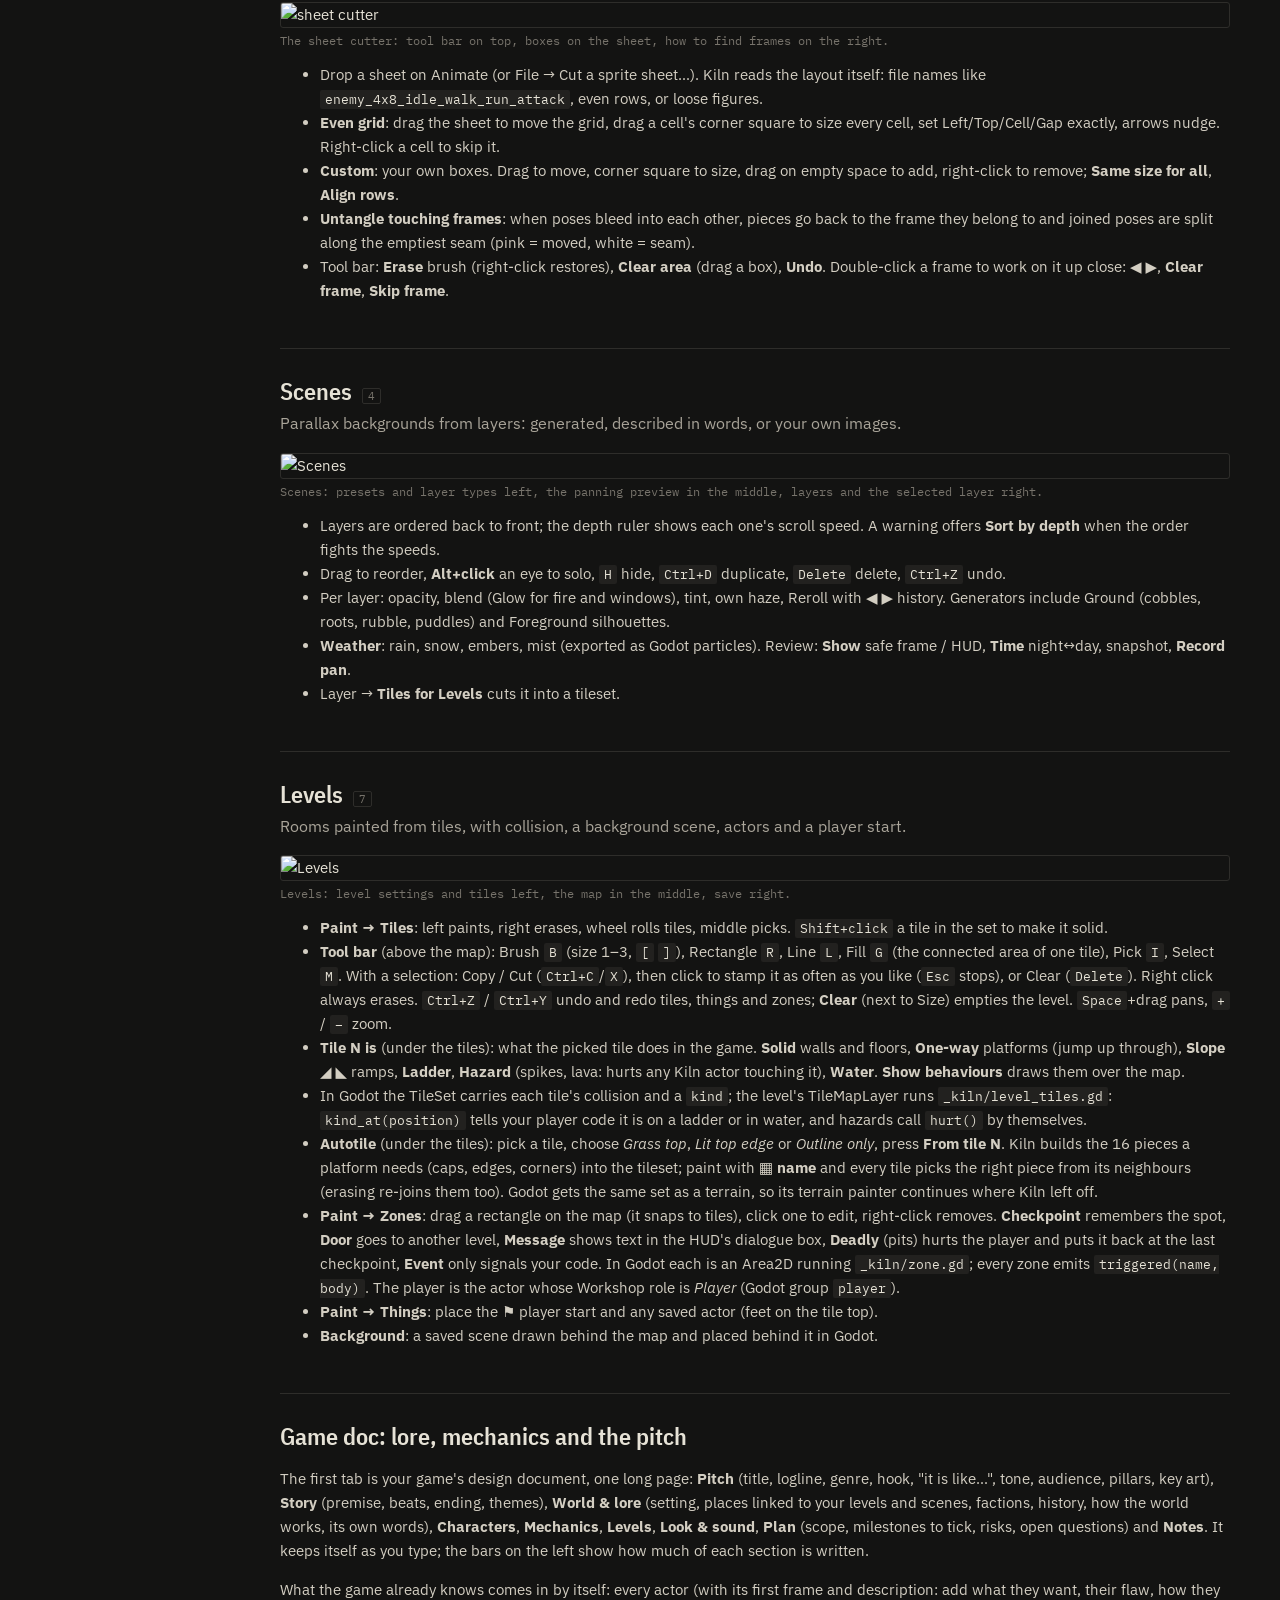
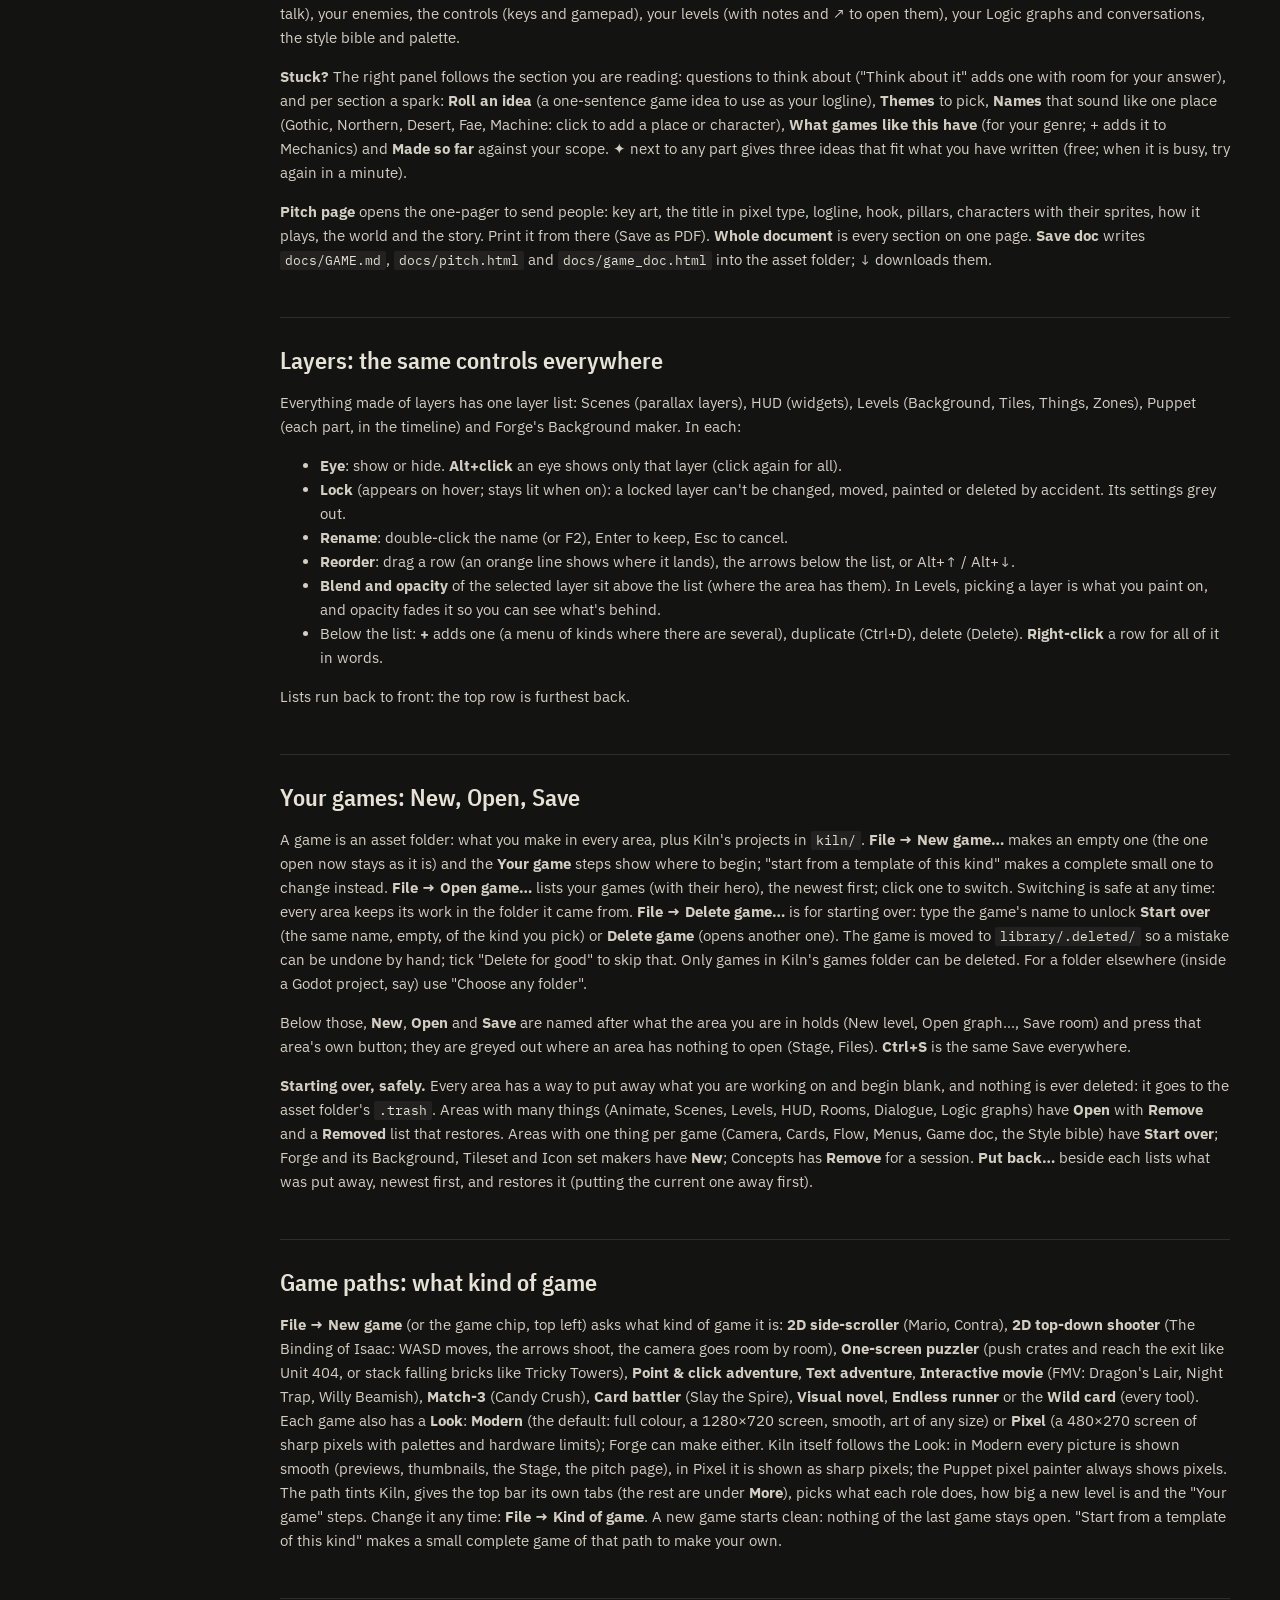
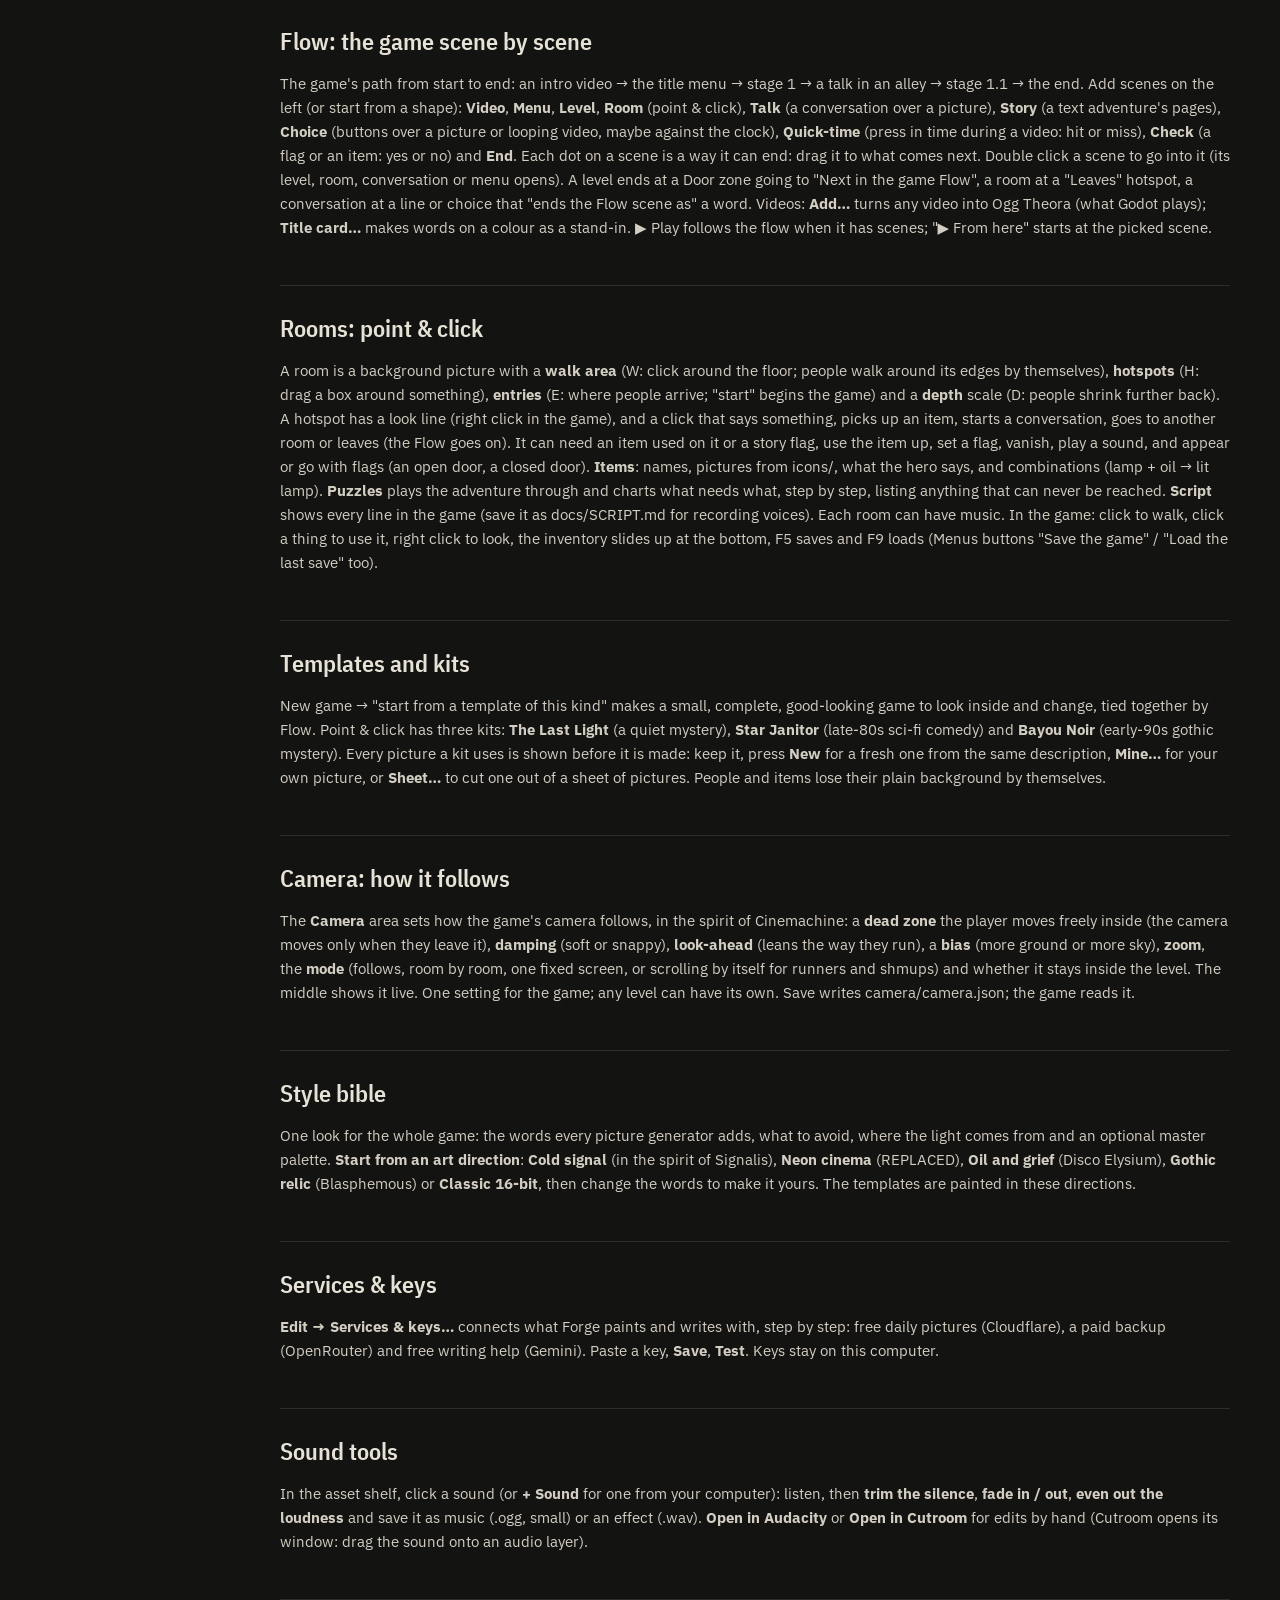
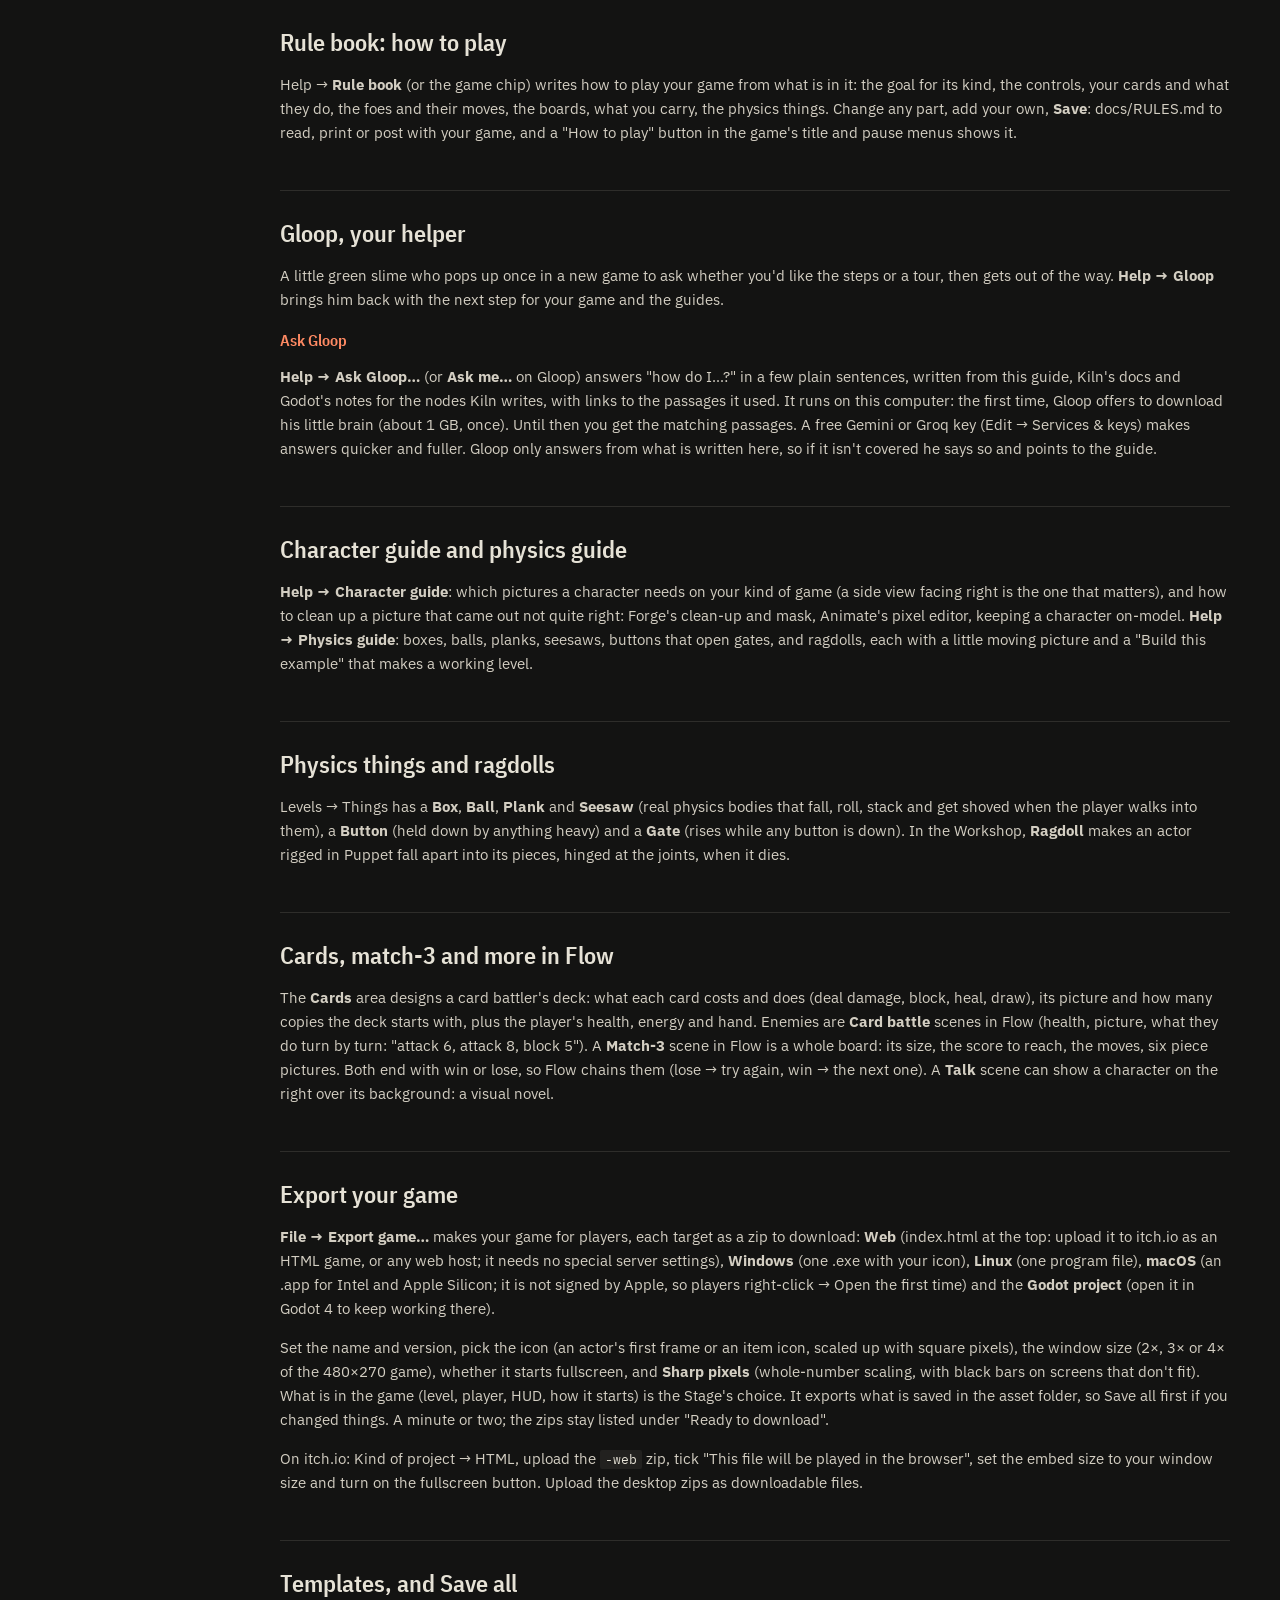
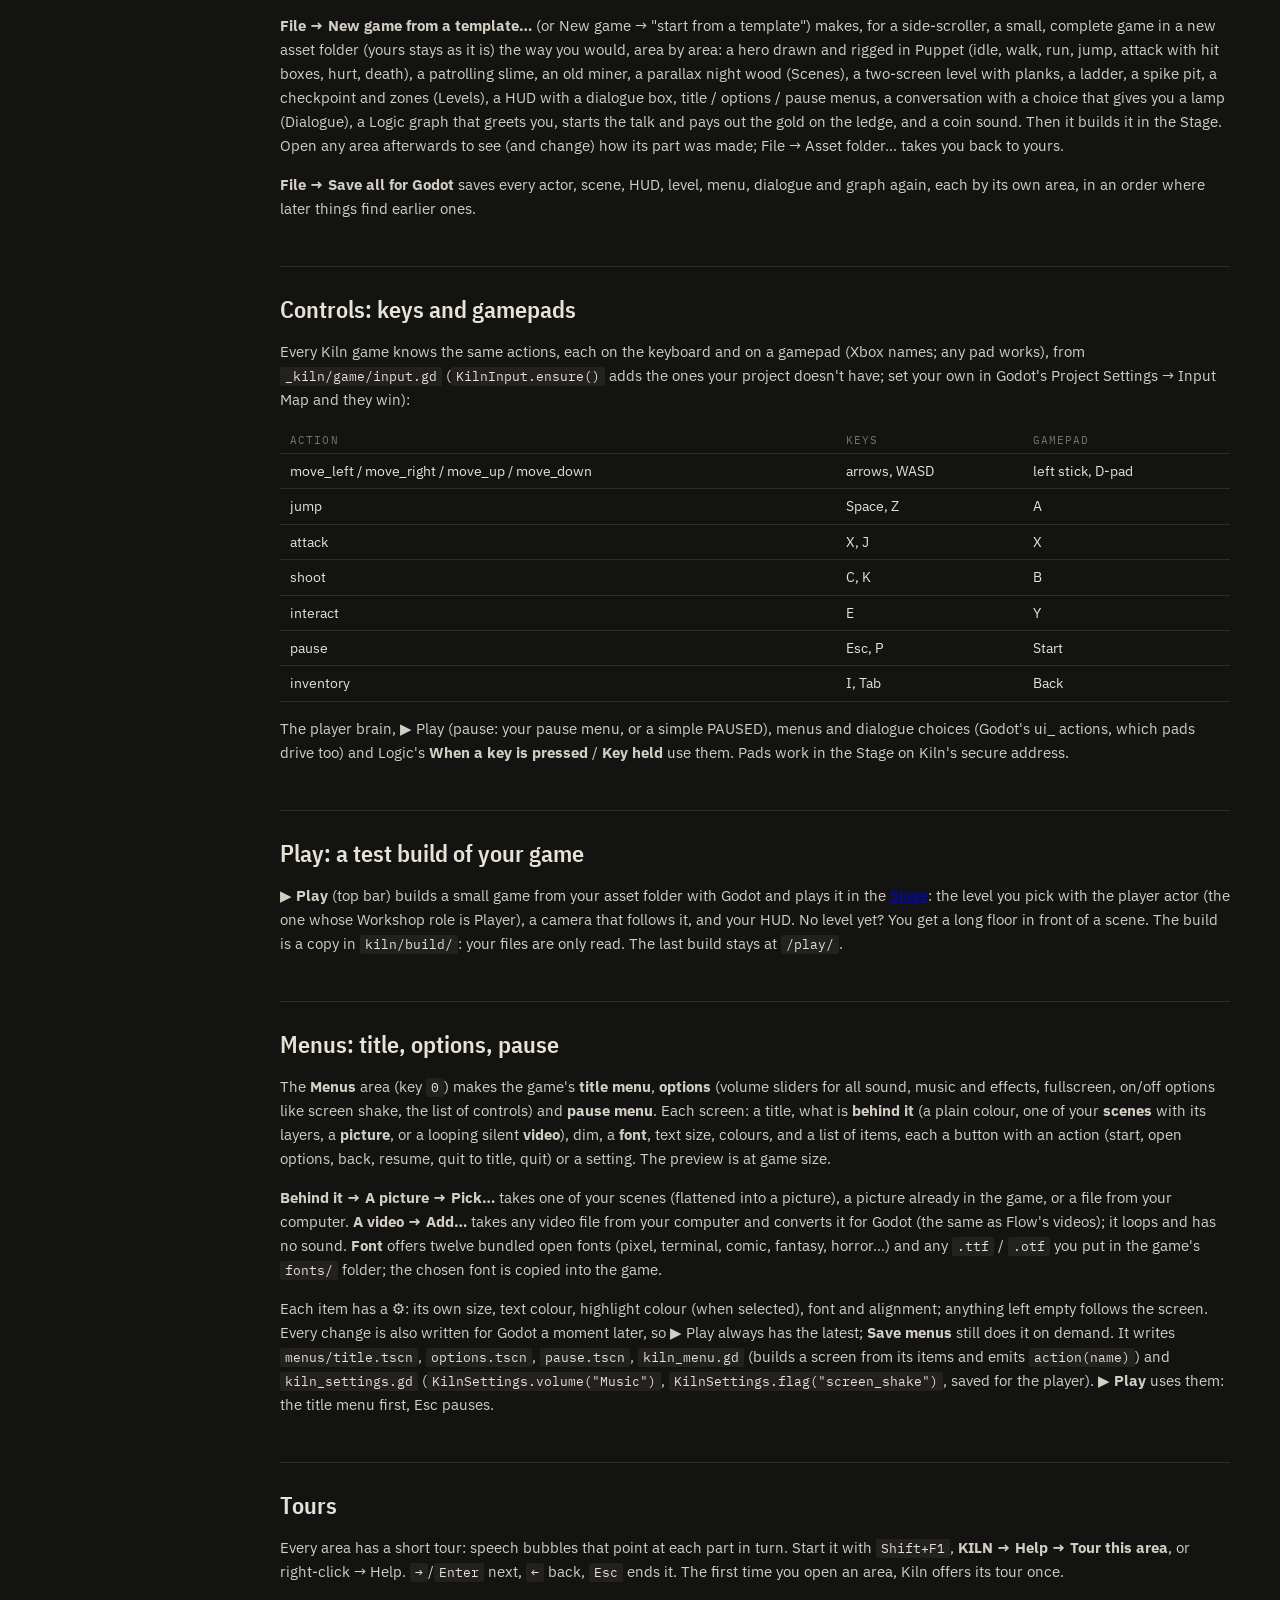
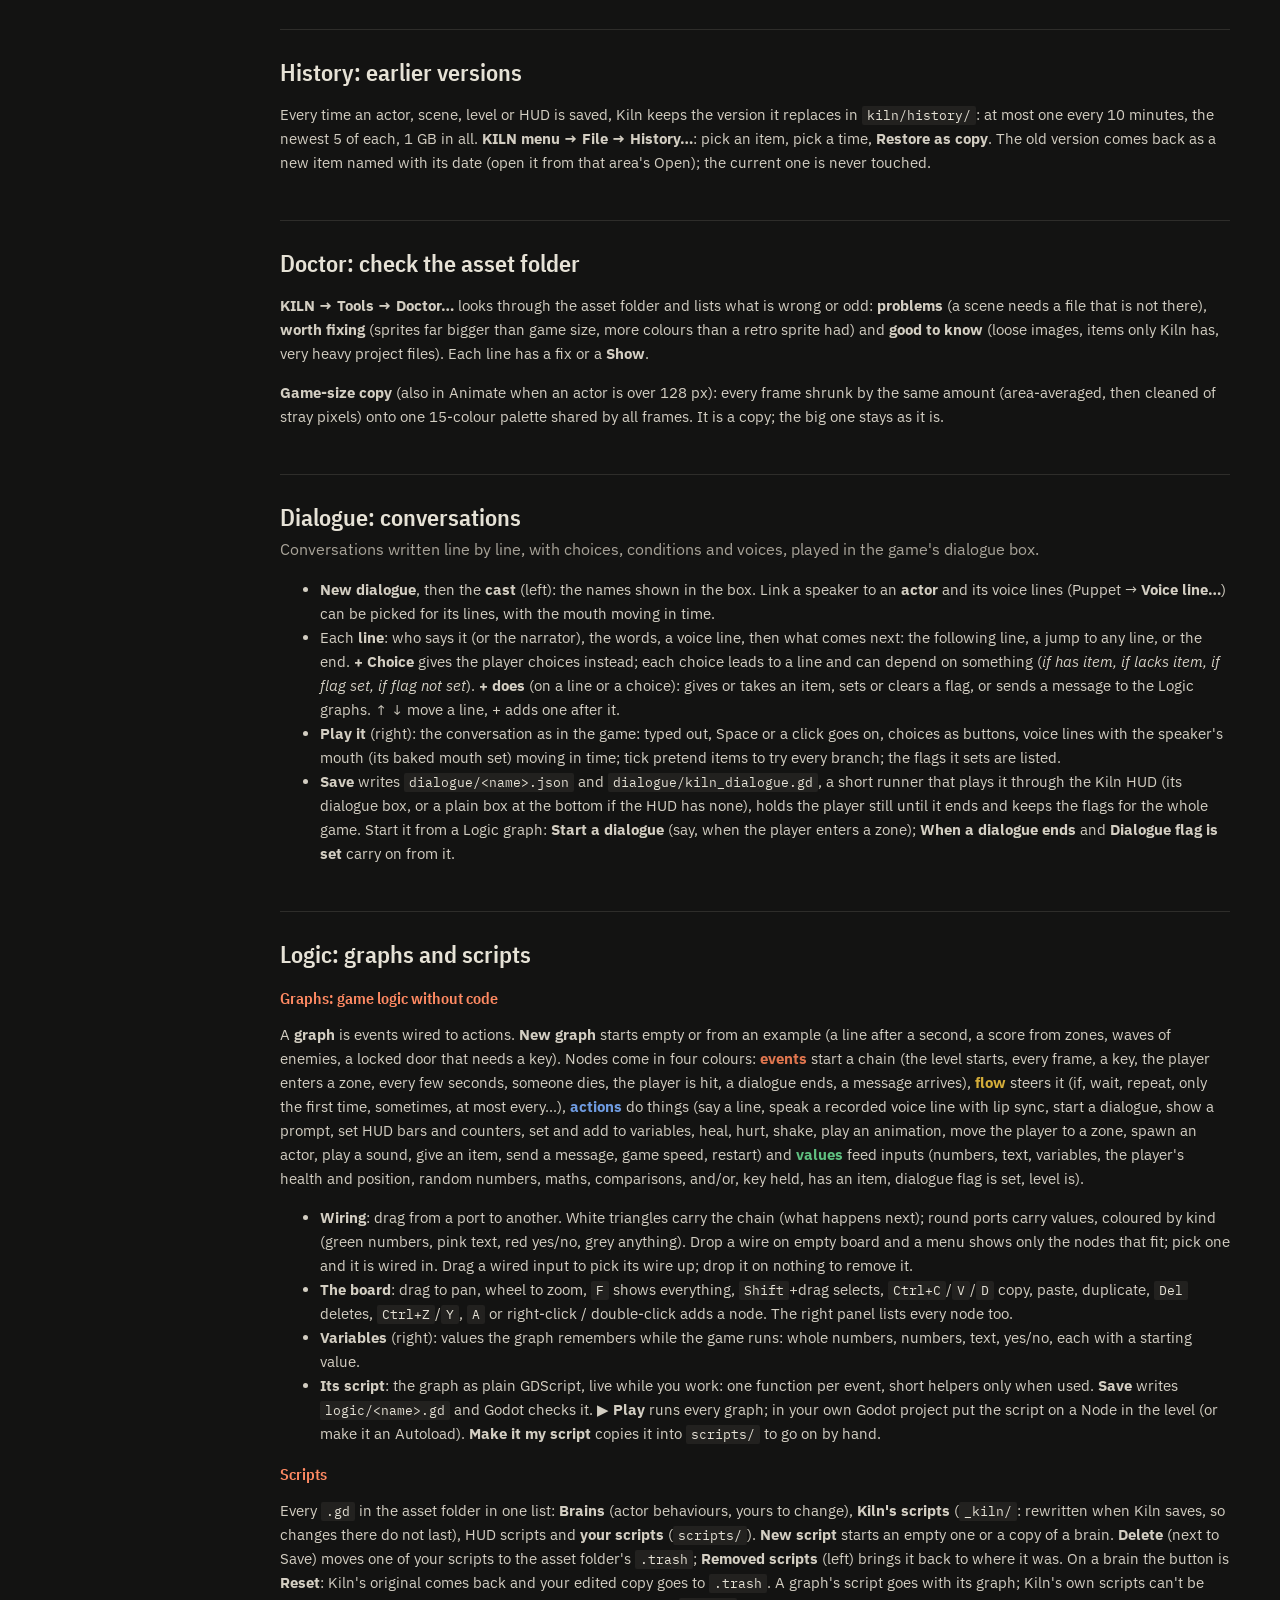
==== commit deeb260a: "Start over everywhere: startover.js (Start over / New / Remove + Put back via .trash) for Camera, Ca" ====
--- a/static/help.html
+++ b/static/help.html
@@ -245,7 +245,8 @@
 
 <section id="games"><h2>Your games: New, Open, Save</h2>
 <p>A game is an asset folder: what you make in every area, plus Kiln's projects in <code>kiln/</code>. <b>File → New game…</b> makes an empty one (the one open now stays as it is) and the <b>Your game</b> steps show where to begin; "start from a template of this kind" makes a complete small one to change instead. <b>File → Open game…</b> lists your games (with their hero), the newest first; click one to switch. Switching is safe at any time: every area keeps its work in the folder it came from. <b>File → Delete game…</b> is for starting over: type the game's name to unlock <b>Start over</b> (the same name, empty, of the kind you pick) or <b>Delete game</b> (opens another one). The game is moved to <code>library/.deleted/</code> so a mistake can be undone by hand; tick "Delete for good" to skip that. Only games in Kiln's games folder can be deleted. For a folder elsewhere (inside a Godot project, say) use "Choose any folder".</p>
-<p>Below those, <b>New</b>, <b>Open</b> and <b>Save</b> are named after what the area you are in holds (New level, Open graph…, Save room) and press that area's own button; they are greyed out where an area has nothing to open (Stage, Files). <b>Ctrl+S</b> is the same Save everywhere.</p></section>
+<p>Below those, <b>New</b>, <b>Open</b> and <b>Save</b> are named after what the area you are in holds (New level, Open graph…, Save room) and press that area's own button; they are greyed out where an area has nothing to open (Stage, Files). <b>Ctrl+S</b> is the same Save everywhere.</p>
+<p><b>Starting over, safely.</b> Every area has a way to put away what you are working on and begin blank, and nothing is ever deleted: it goes to the asset folder's <code>.trash</code>. Areas with many things (Animate, Scenes, Levels, HUD, Rooms, Dialogue, Logic graphs) have <b>Open</b> with <b>Remove</b> and a <b>Removed</b> list that restores. Areas with one thing per game (Camera, Cards, Flow, Menus, Game doc, the Style bible) have <b>Start over</b>; Forge and its Background, Tileset and Icon set makers have <b>New</b>; Concepts has <b>Remove</b> for a session. <b>Put back…</b> beside each lists what was put away, newest first, and restores it (putting the current one away first).</p></section>
 
 <section id="paths" data-title="Game paths"><h2>Game paths: what kind of game</h2>
 <p><b>File → New game</b> (or the game chip, top left) asks what kind of game it is: <b>2D side-scroller</b> (Mario, Contra), <b>2D top-down shooter</b> (The Binding of Isaac: WASD moves, the arrows shoot, the camera goes room by room), <b>One-screen puzzler</b> (push crates and reach the exit like Unit 404, or stack falling bricks like Tricky Towers), <b>Point &amp; click adventure</b>, <b>Text adventure</b>, <b>Interactive movie</b> (FMV: Dragon's Lair, Night Trap, Willy Beamish), <b>Match-3</b> (Candy Crush), <b>Card battler</b> (Slay the Spire), <b>Visual novel</b>, <b>Endless runner</b> or the <b>Wild card</b> (every tool). Each game also has a <b>Look</b>: <b>Modern</b> (the default: full colour, a 1280×720 screen, smooth, art of any size) or <b>Pixel</b> (a 480×270 screen of sharp pixels with palettes and hardware limits); Forge can make either. Kiln itself follows the Look: in Modern every picture is shown smooth (previews, thumbnails, the Stage, the pitch page), in Pixel it is shown as sharp pixels; the Puppet pixel painter always shows pixels. The path tints Kiln, gives the top bar its own tabs (the rest are under <b>More</b>), picks what each role does, how big a new level is and the "Your game" steps. Change it any time: <b>File → Kind of game</b>. A new game starts clean: nothing of the last game stays open. "Start from a template of this kind" makes a small complete game of that path to make your own.</p></section>
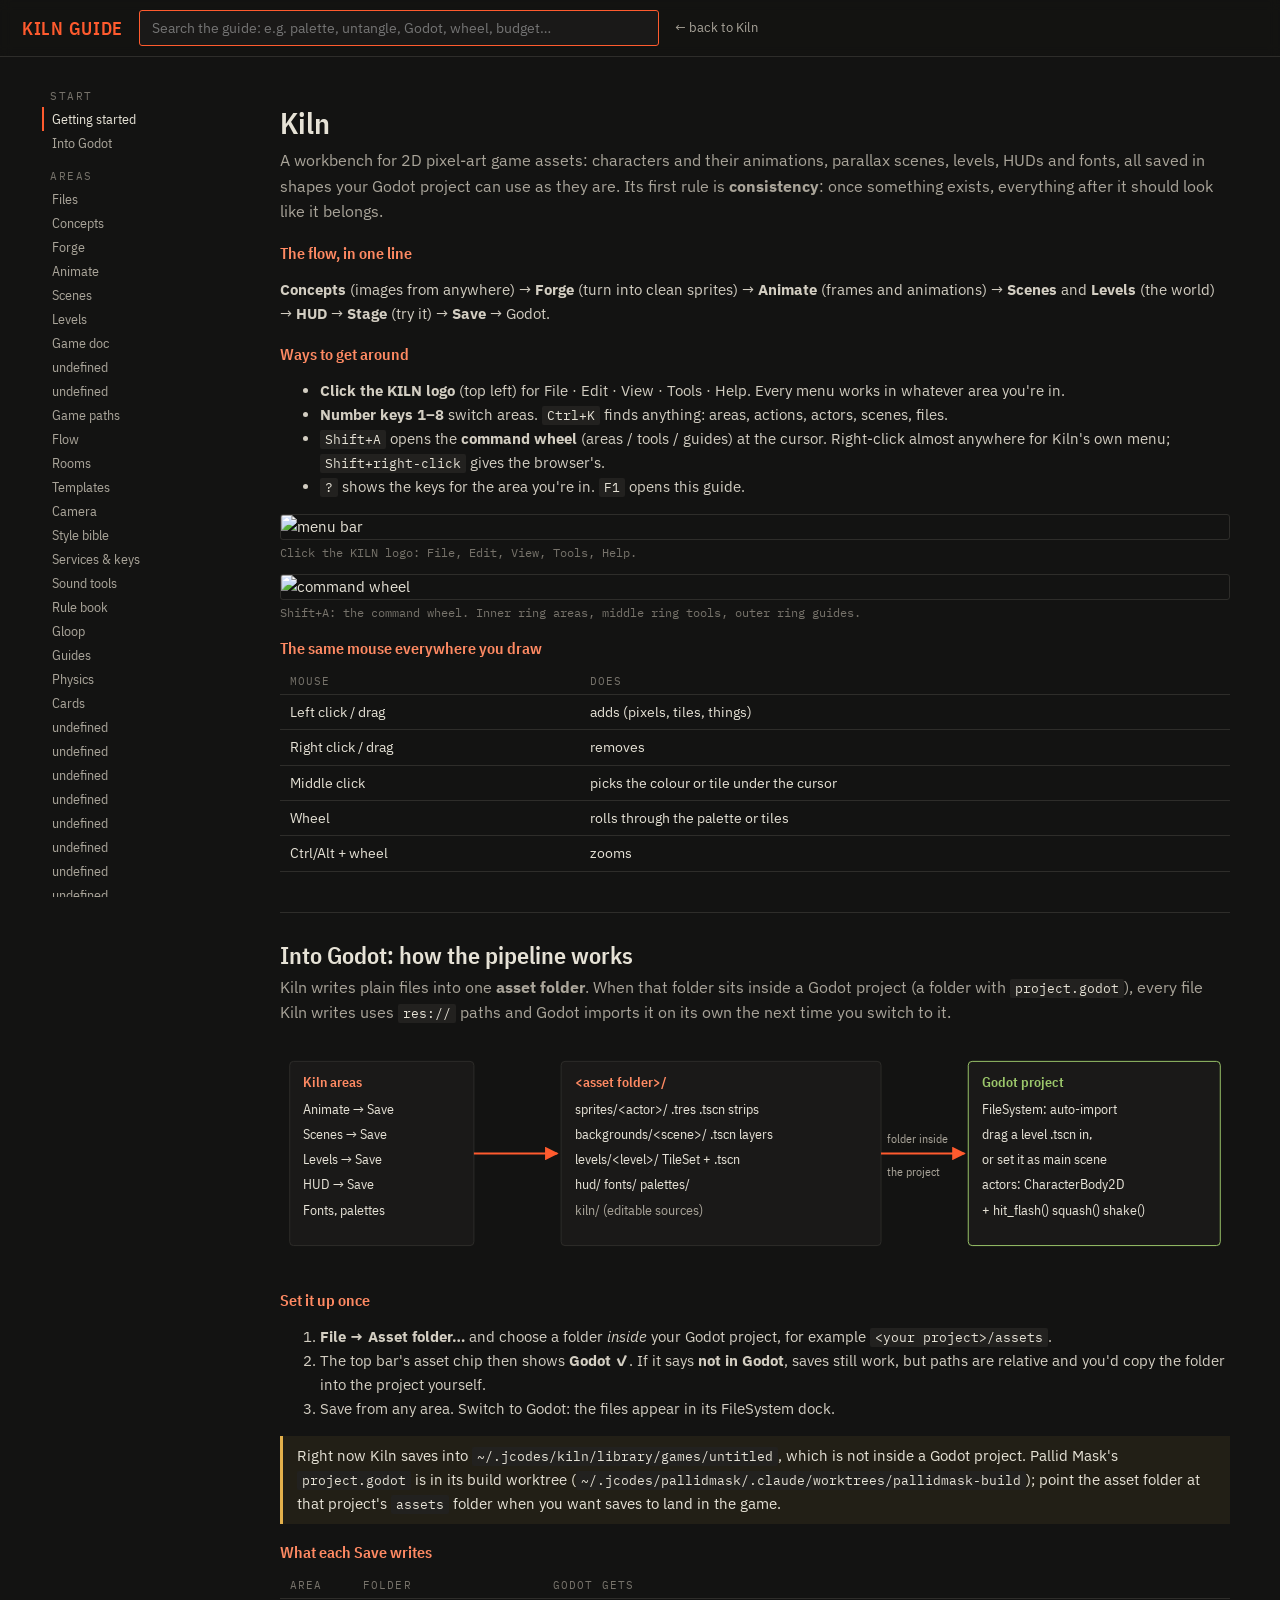
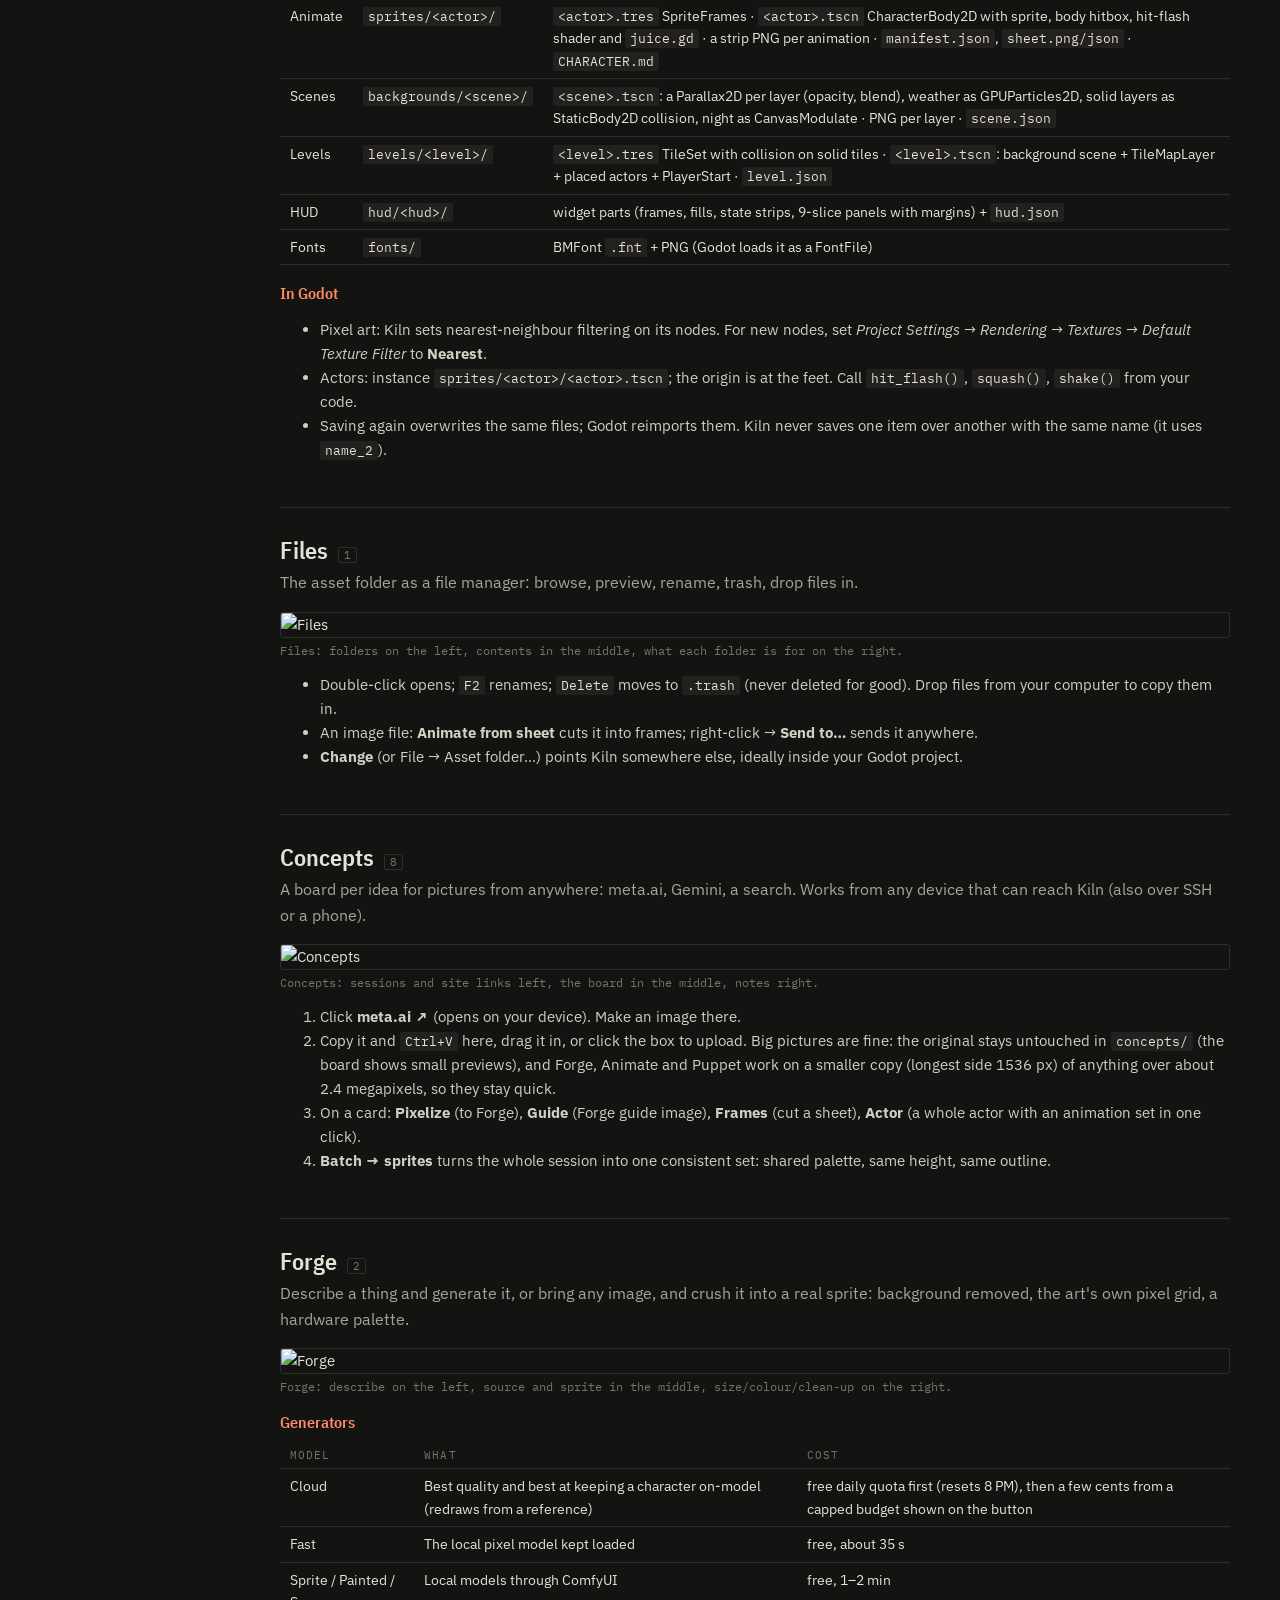
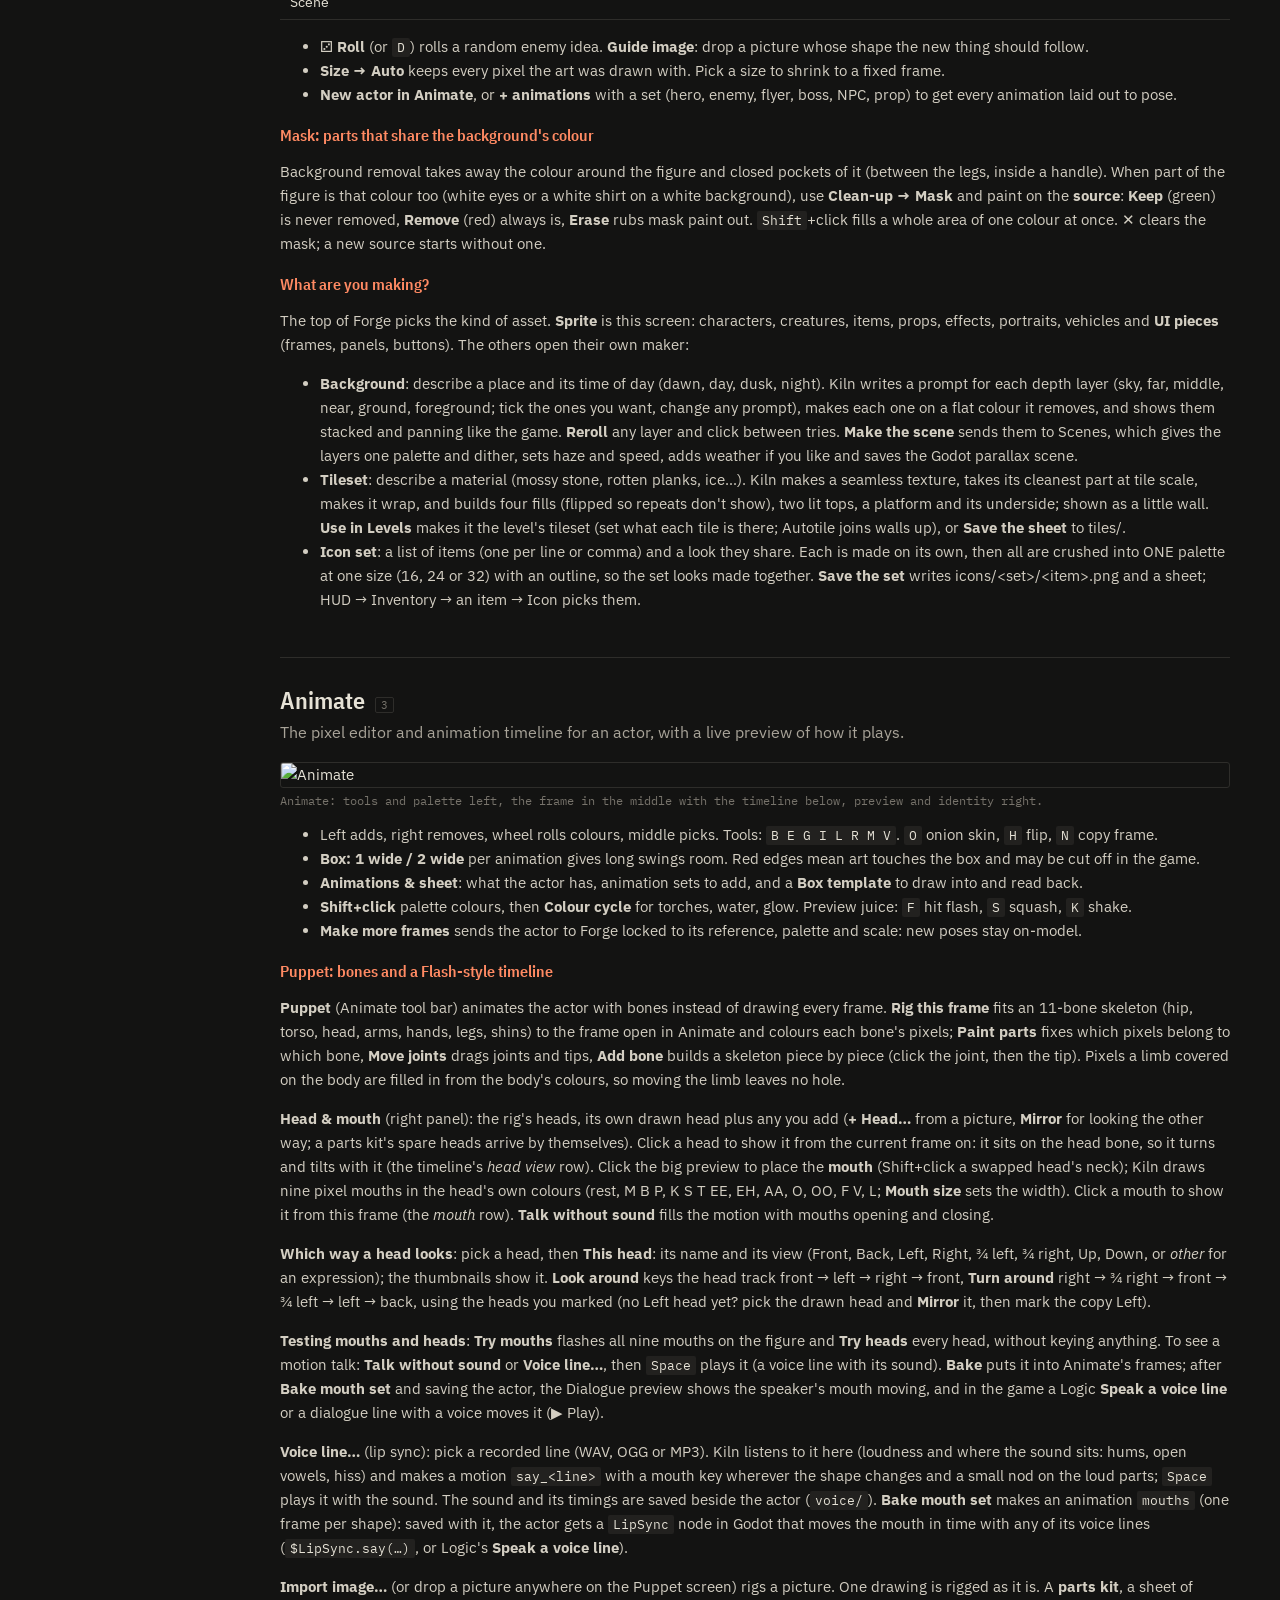
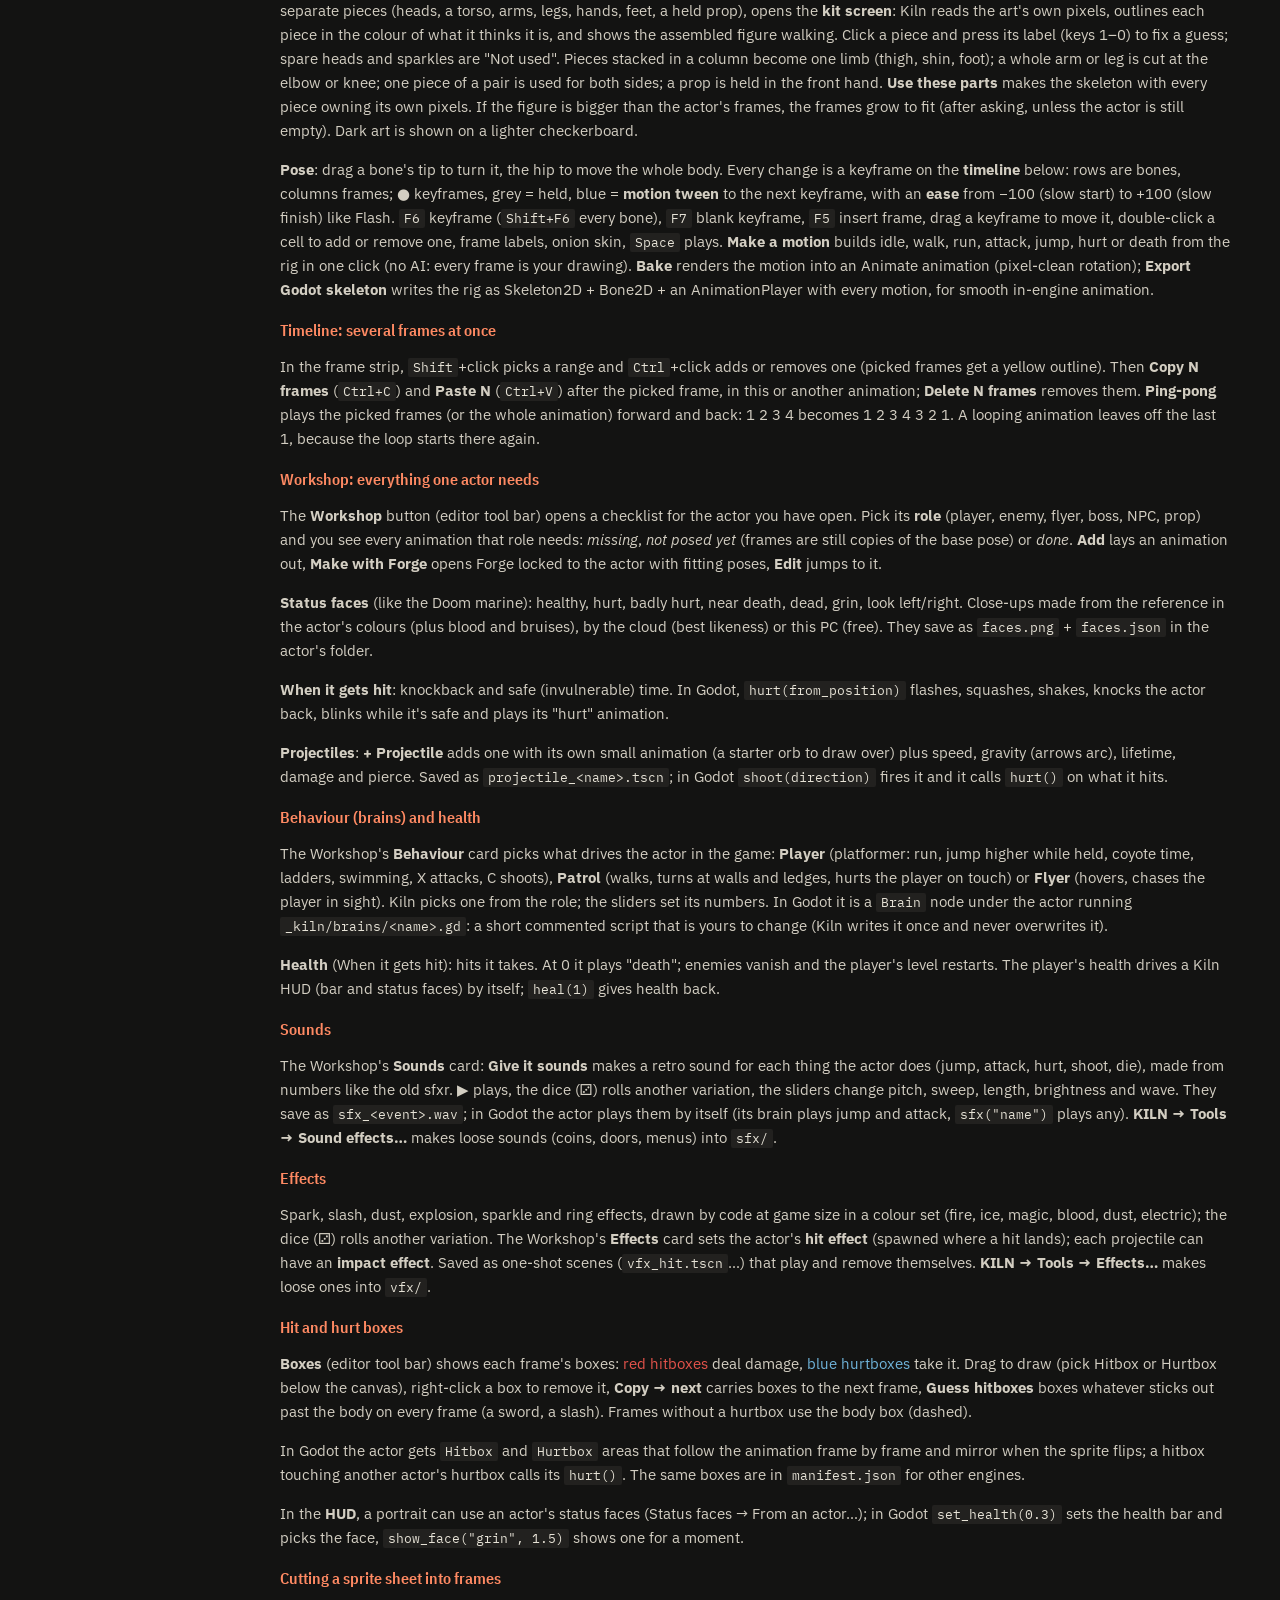
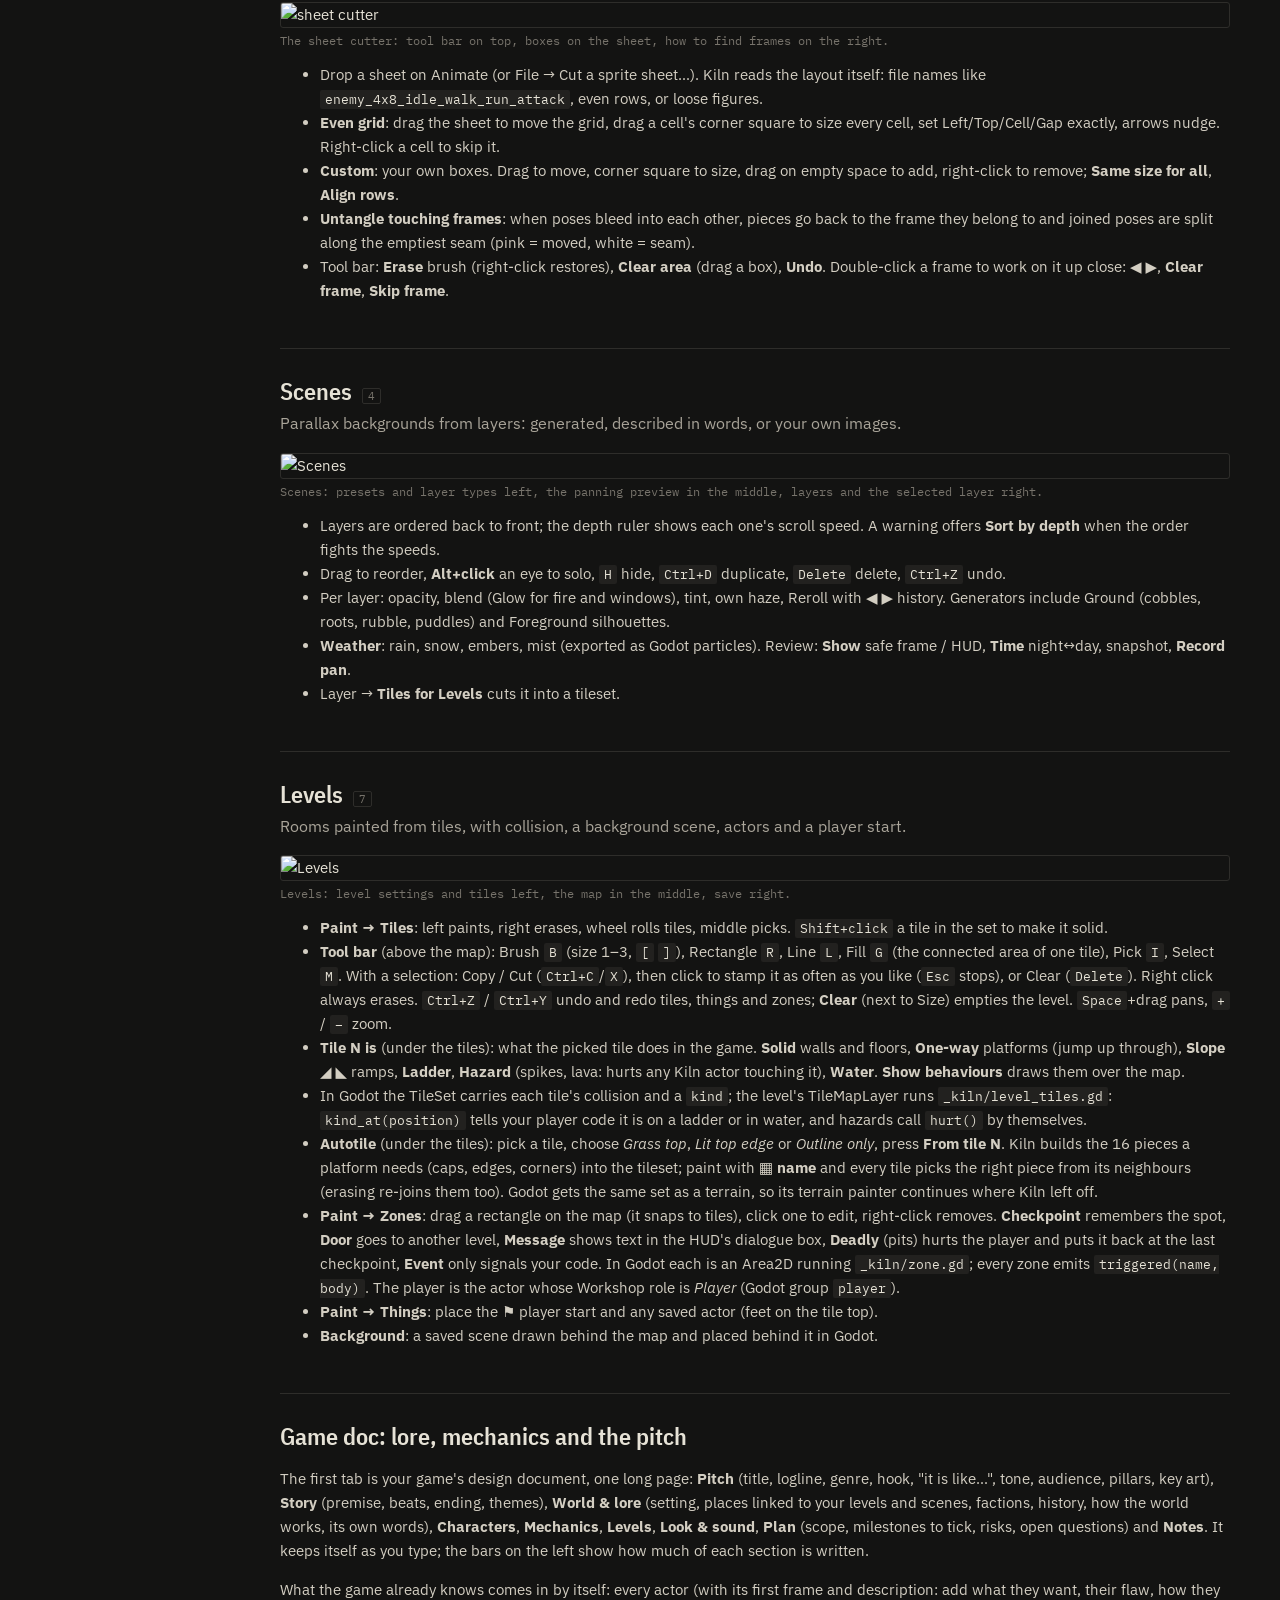
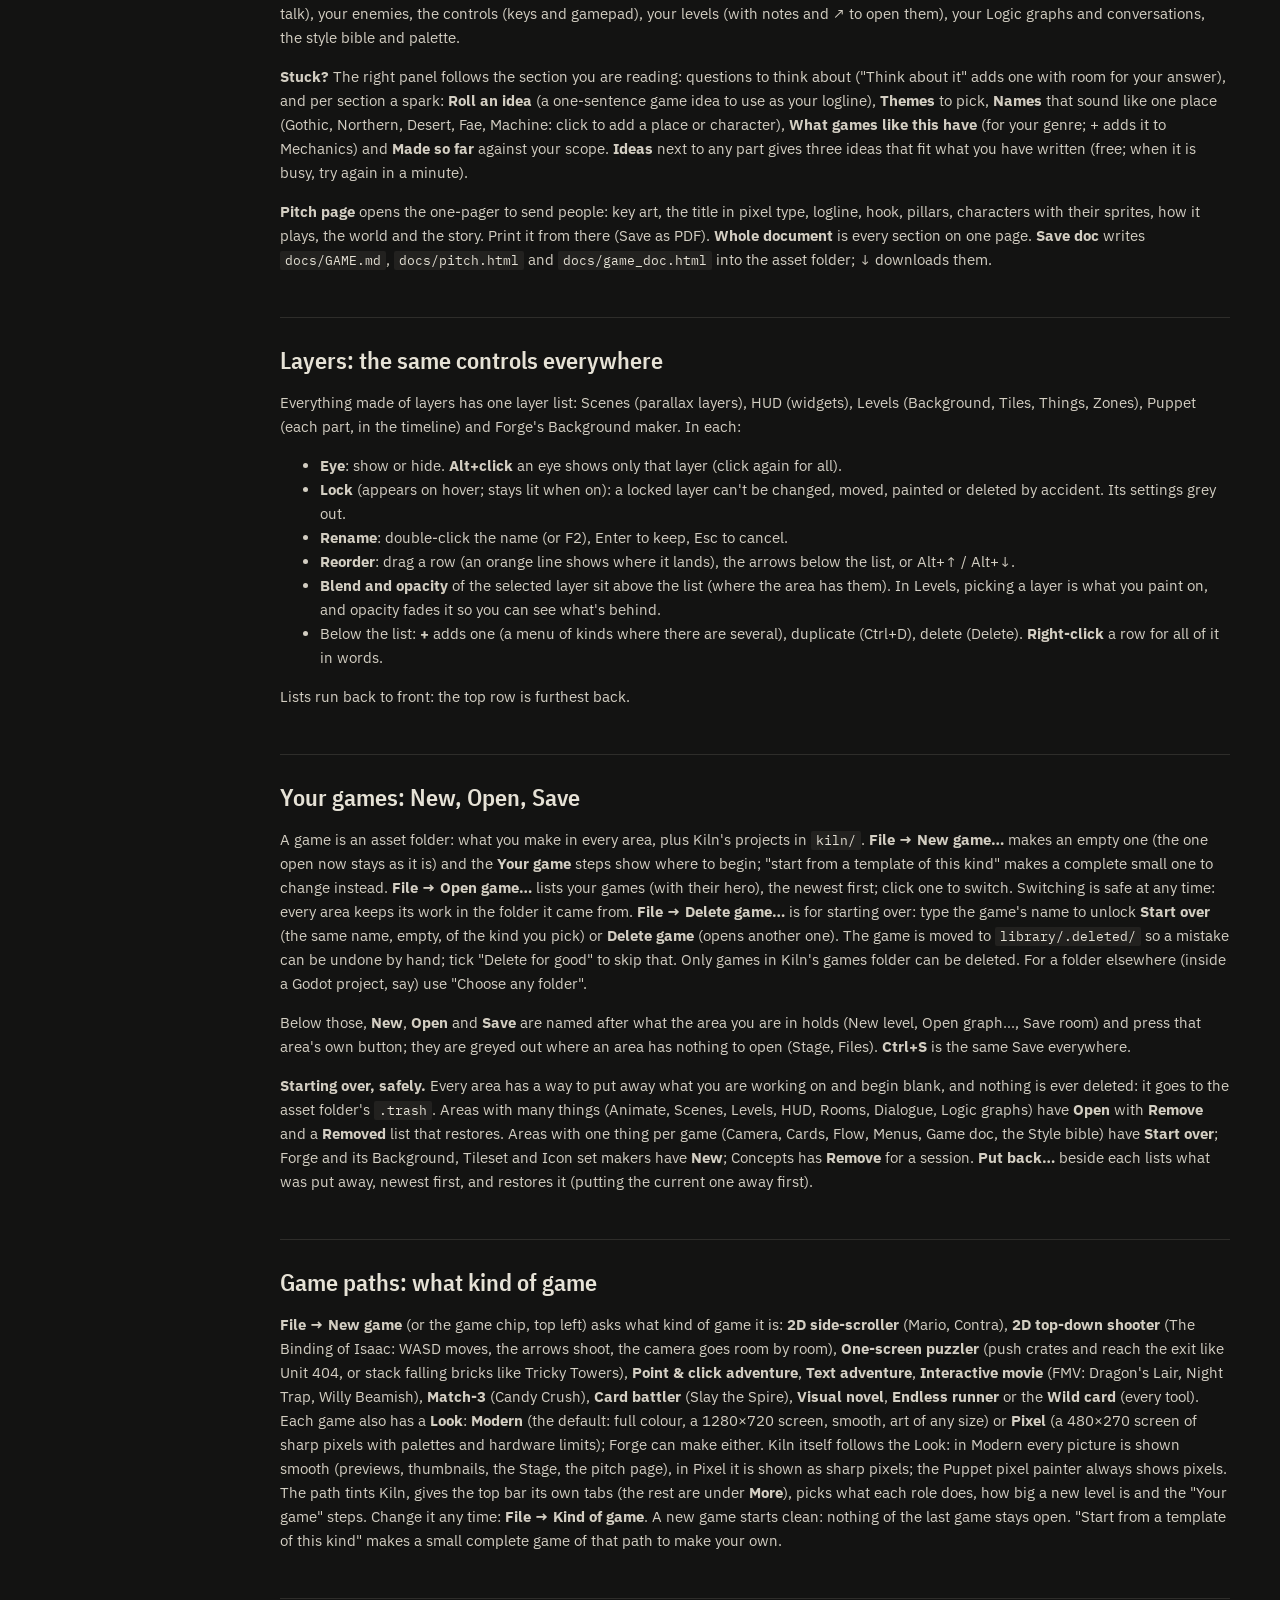
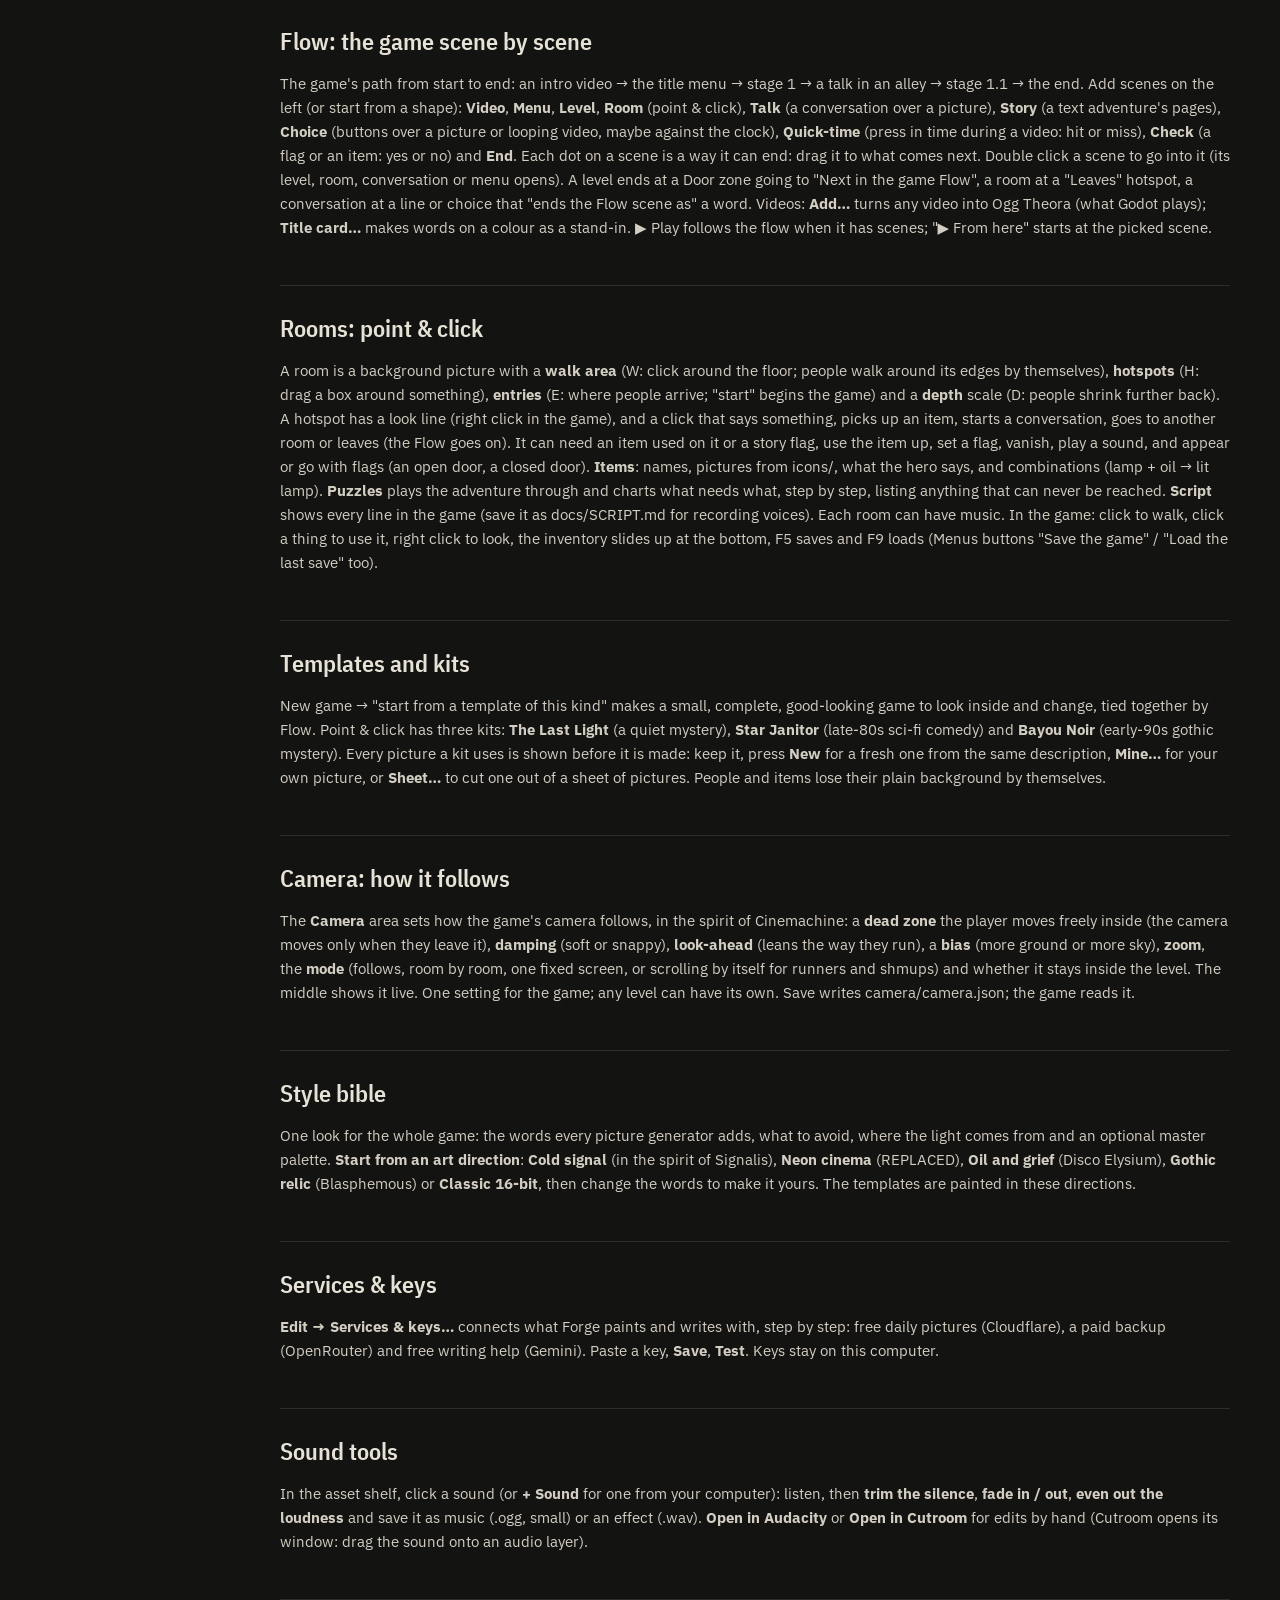
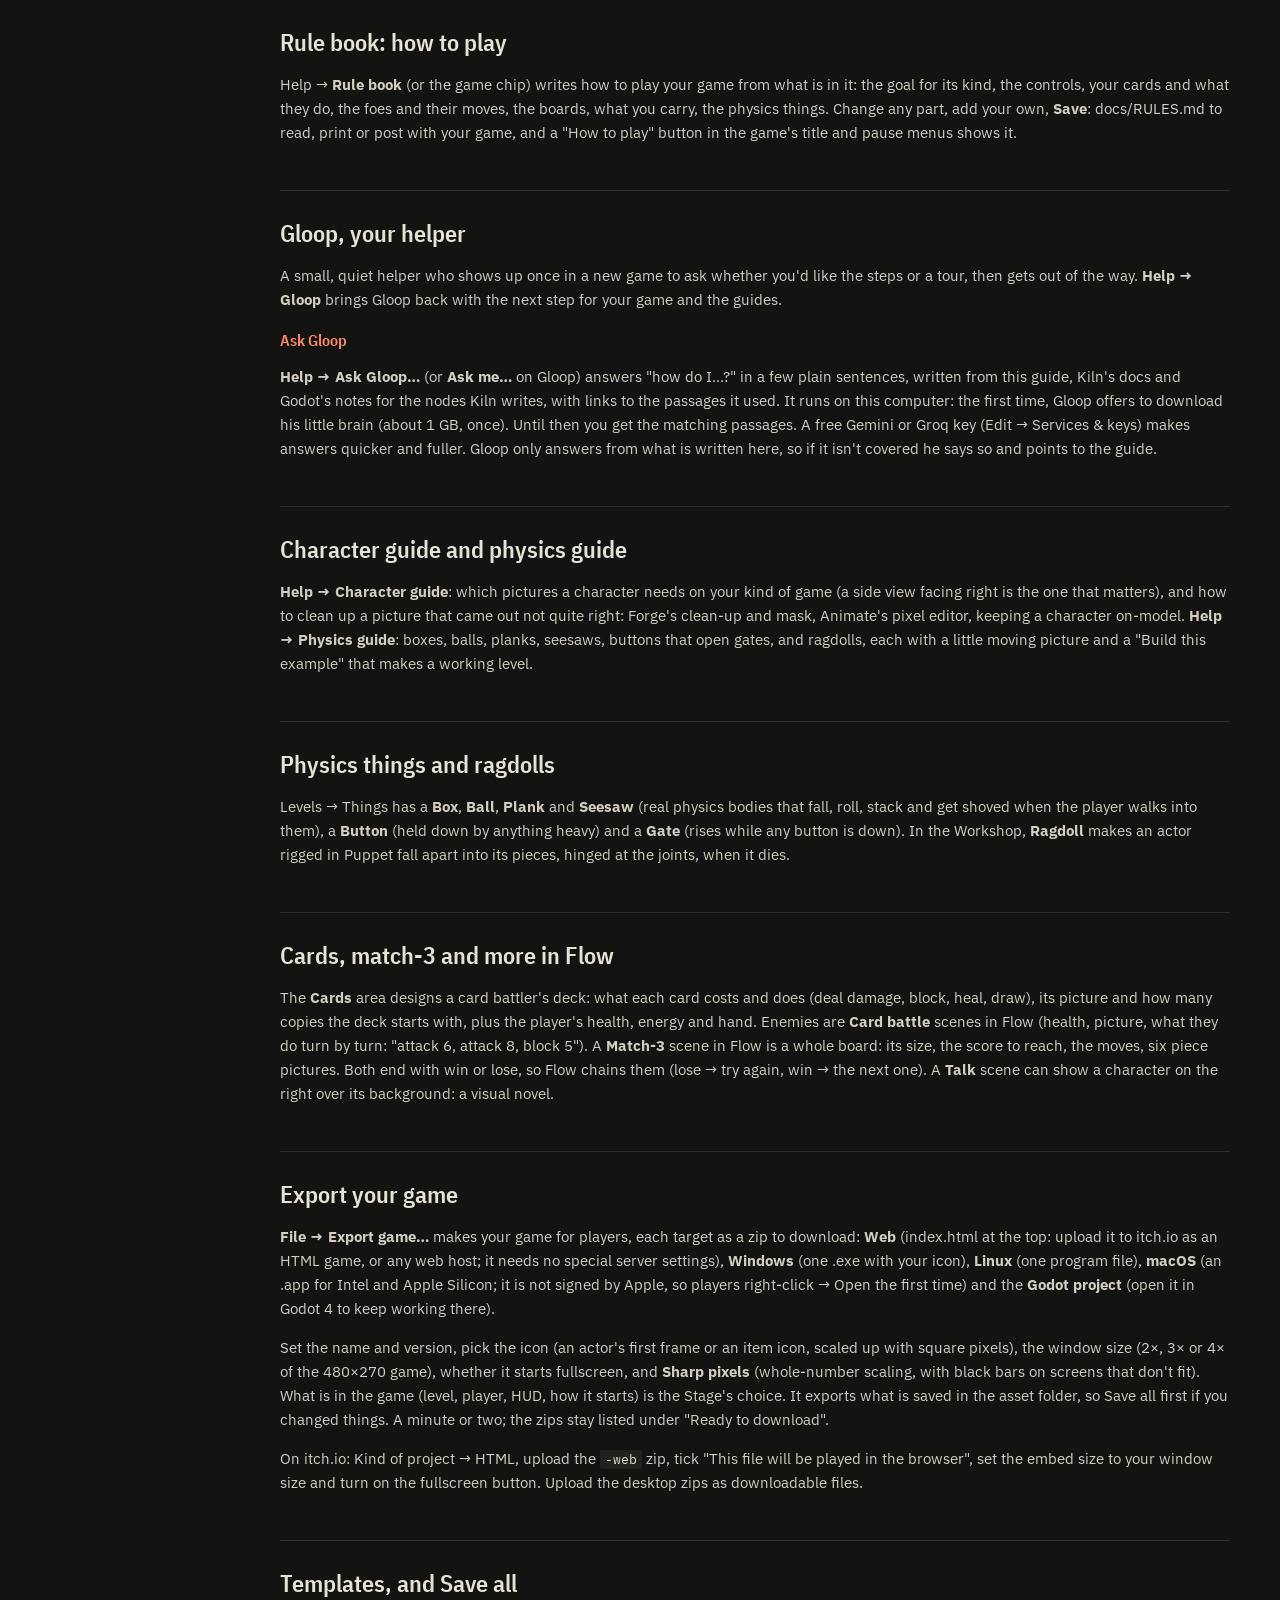
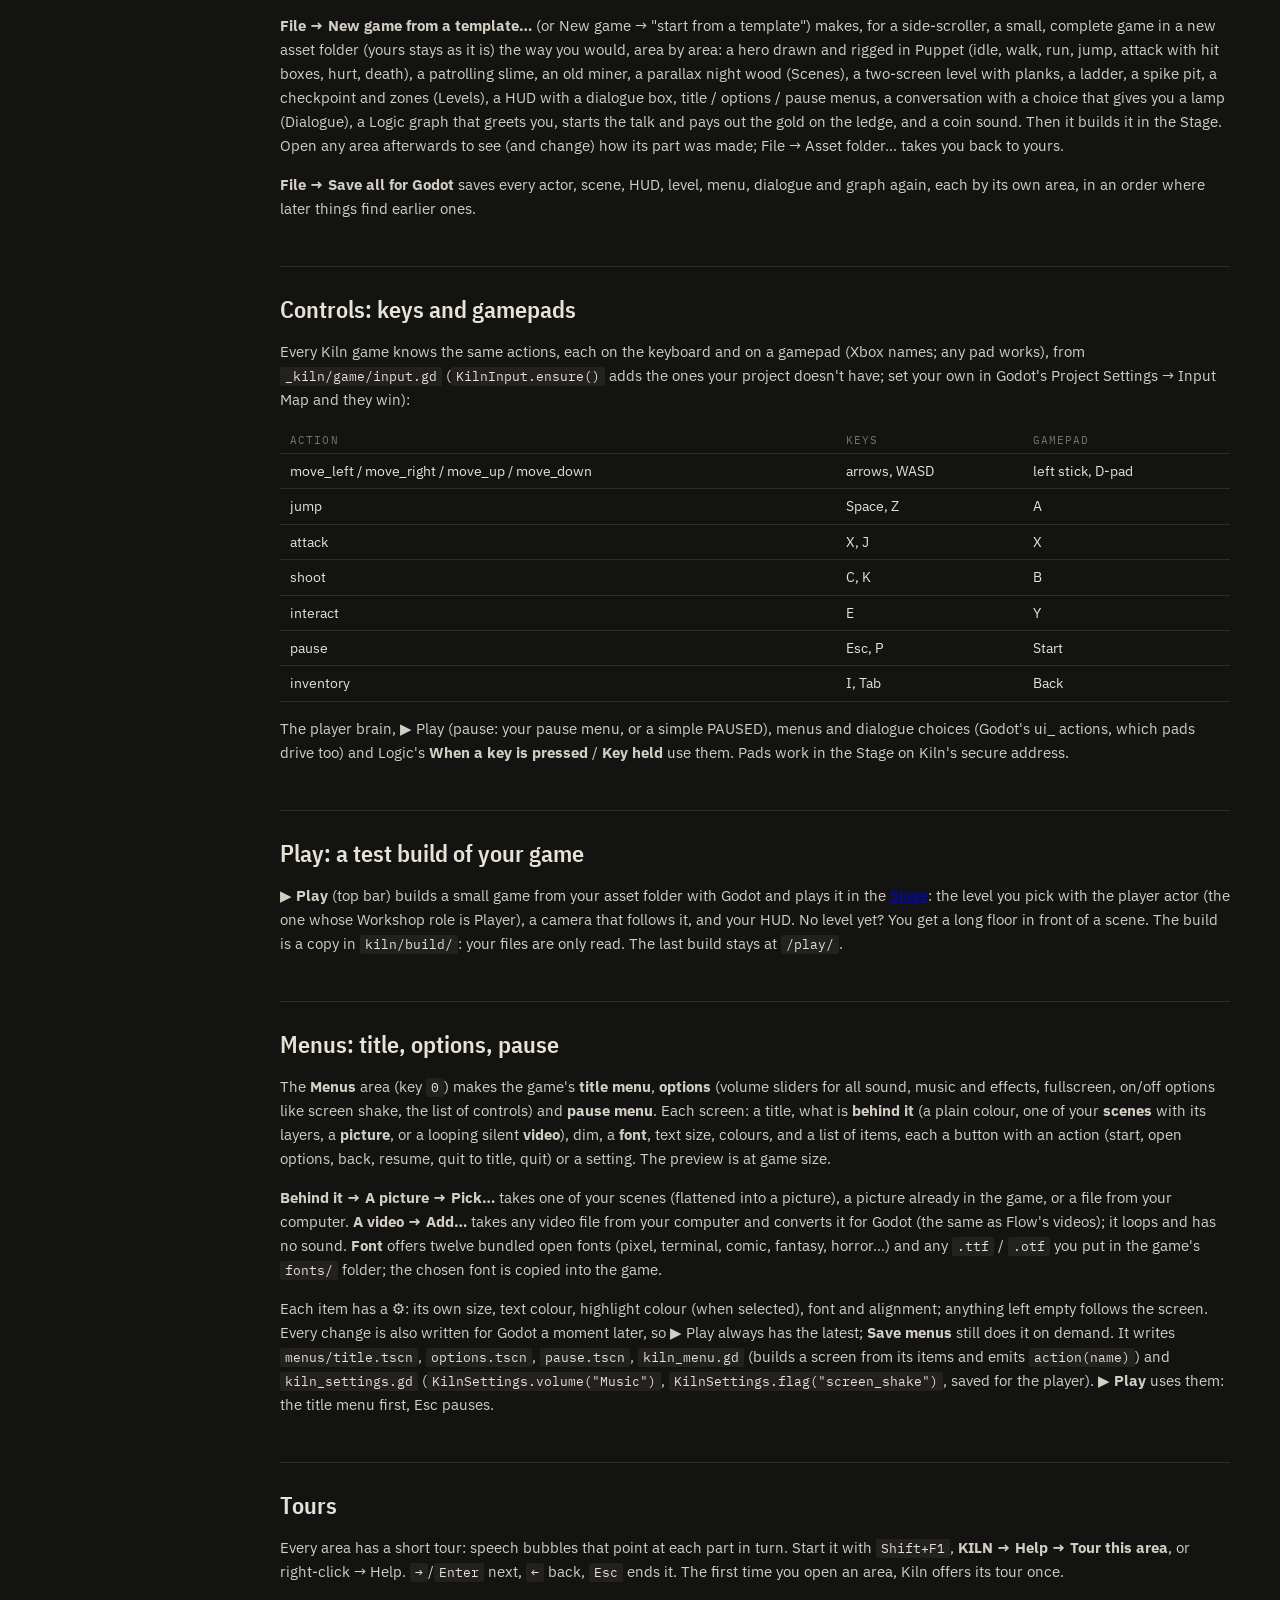
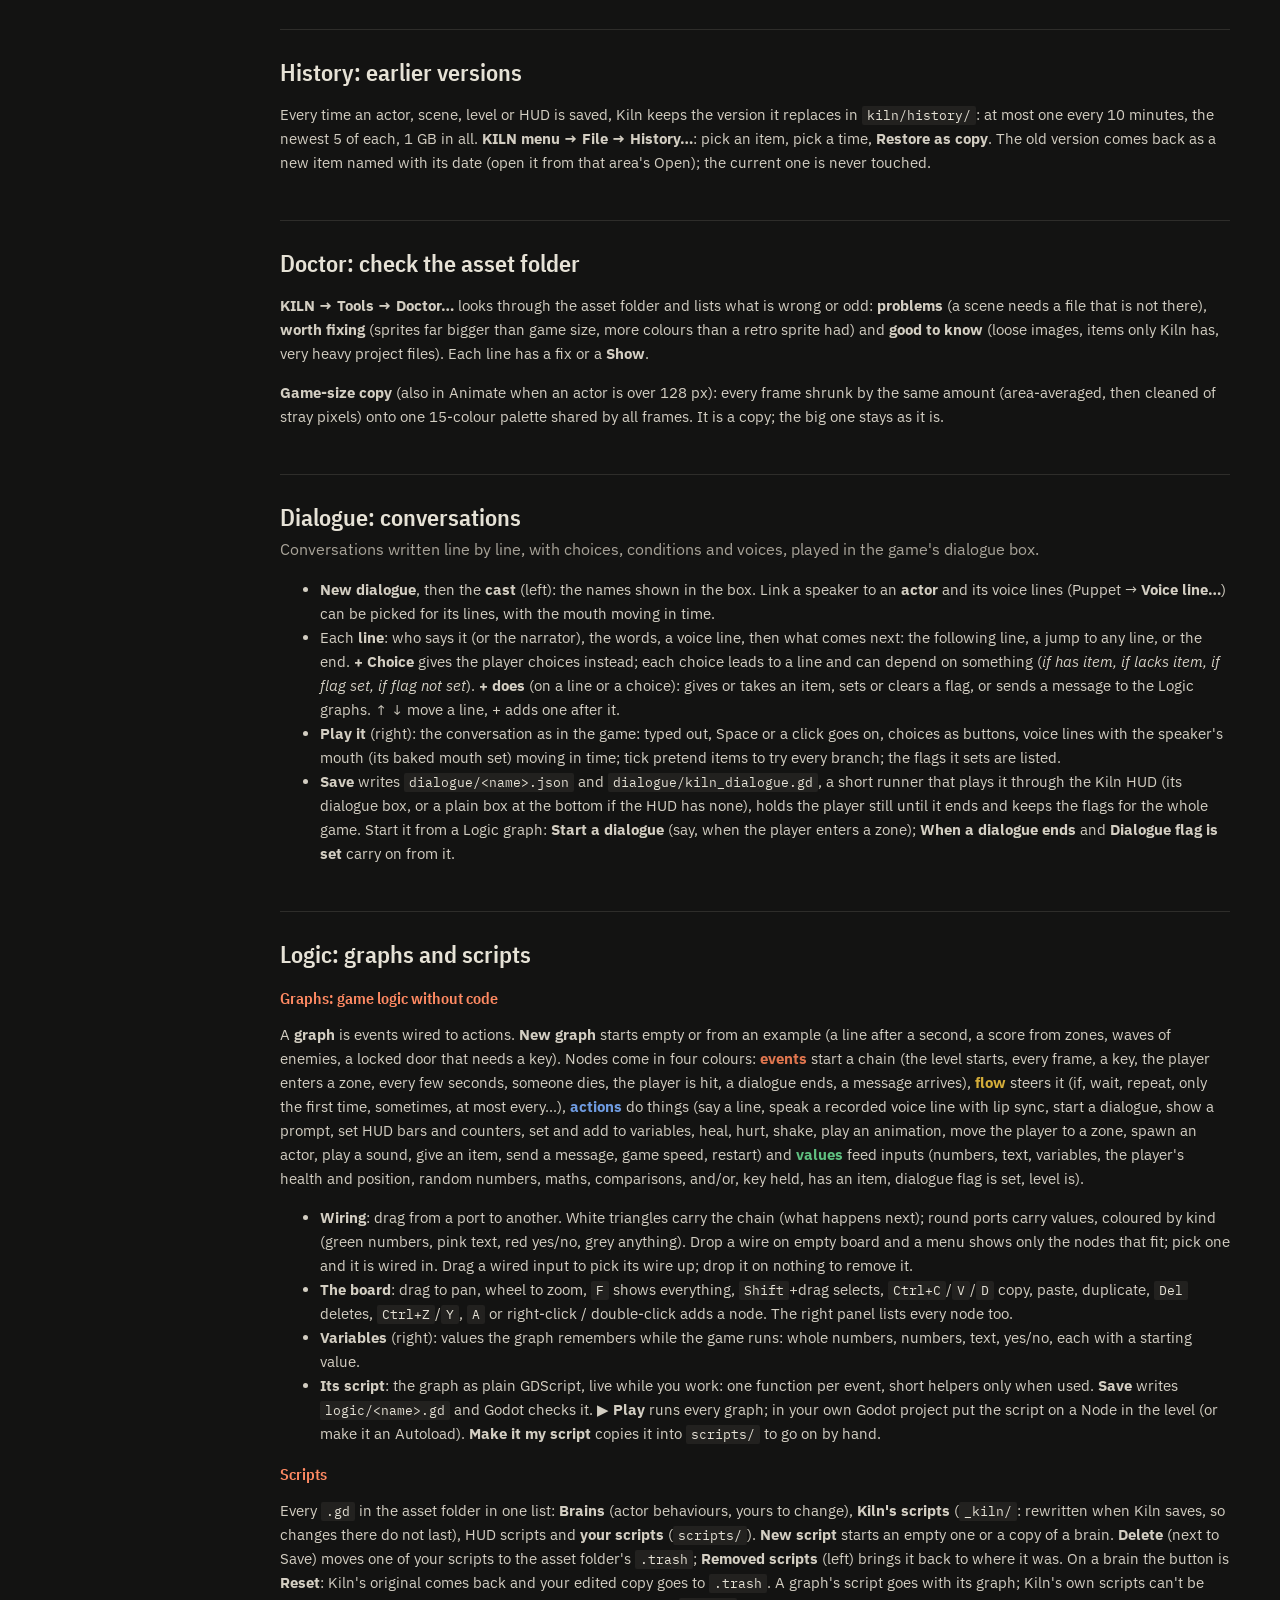
==== commit 1f781a42: "Sleek pass: calm wheel/menu/Ctrl+K on Kiln's own panel look, quieter Gloop, colour emoji and sparkle" ====
--- a/static/help.html
+++ b/static/help.html
@@ -186,9 +186,9 @@
 <p>The Workshop's <b>Behaviour</b> card picks what drives the actor in the game: <b>Player</b> (platformer: run, jump higher while held, coyote time, ladders, swimming, X attacks, C shoots), <b>Patrol</b> (walks, turns at walls and ledges, hurts the player on touch) or <b>Flyer</b> (hovers, chases the player in sight). Kiln picks one from the role; the sliders set its numbers. In Godot it is a <code>Brain</code> node under the actor running <code>_kiln/brains/&lt;name&gt;.gd</code>: a short commented script that is yours to change (Kiln writes it once and never overwrites it).</p>
 <p><b>Health</b> (When it gets hit): hits it takes. At 0 it plays "death"; enemies vanish and the player's level restarts. The player's health drives a Kiln HUD (bar and status faces) by itself; <code>heal(1)</code> gives health back.</p>
 <h3>Sounds</h3>
-<p>The Workshop's <b>Sounds</b> card: <b>Give it sounds</b> makes a retro sound for each thing the actor does (jump, attack, hurt, shoot, die), made from numbers like the old sfxr. ▶ plays, 🎲 rolls another variation, the sliders change pitch, sweep, length, brightness and wave. They save as <code>sfx_&lt;event&gt;.wav</code>; in Godot the actor plays them by itself (its brain plays jump and attack, <code>sfx("name")</code> plays any). <b>KILN → Tools → Sound effects…</b> makes loose sounds (coins, doors, menus) into <code>sfx/</code>.</p>
+<p>The Workshop's <b>Sounds</b> card: <b>Give it sounds</b> makes a retro sound for each thing the actor does (jump, attack, hurt, shoot, die), made from numbers like the old sfxr. ▶ plays, the dice (⚂) rolls another variation, the sliders change pitch, sweep, length, brightness and wave. They save as <code>sfx_&lt;event&gt;.wav</code>; in Godot the actor plays them by itself (its brain plays jump and attack, <code>sfx("name")</code> plays any). <b>KILN → Tools → Sound effects…</b> makes loose sounds (coins, doors, menus) into <code>sfx/</code>.</p>
 <h3>Effects</h3>
-<p>Spark, slash, dust, explosion, sparkle and ring effects, drawn by code at game size in a colour set (fire, ice, magic, blood, dust, electric); 🎲 rolls another variation. The Workshop's <b>Effects</b> card sets the actor's <b>hit effect</b> (spawned where a hit lands); each projectile can have an <b>impact effect</b>. Saved as one-shot scenes (<code>vfx_hit.tscn</code>…) that play and remove themselves. <b>KILN → Tools → Effects…</b> makes loose ones into <code>vfx/</code>.</p>
+<p>Spark, slash, dust, explosion, sparkle and ring effects, drawn by code at game size in a colour set (fire, ice, magic, blood, dust, electric); the dice (⚂) rolls another variation. The Workshop's <b>Effects</b> card sets the actor's <b>hit effect</b> (spawned where a hit lands); each projectile can have an <b>impact effect</b>. Saved as one-shot scenes (<code>vfx_hit.tscn</code>…) that play and remove themselves. <b>KILN → Tools → Effects…</b> makes loose ones into <code>vfx/</code>.</p>
 <h3>Hit and hurt boxes</h3>
 <p><b>Boxes</b> (editor tool bar) shows each frame's boxes: <span style="color:#e5534b">red hitboxes</span> deal damage, <span style="color:#6fb3d9">blue hurtboxes</span> take it. Drag to draw (pick Hitbox or Hurtbox below the canvas), right-click a box to remove it, <b>Copy → next</b> carries boxes to the next frame, <b>Guess hitboxes</b> boxes whatever sticks out past the body on every frame (a sword, a slash). Frames without a hurtbox use the body box (dashed).</p>
 <p>In Godot the actor gets <code>Hitbox</code> and <code>Hurtbox</code> areas that follow the animation frame by frame and mirror when the sprite flips; a hitbox touching another actor's hurtbox calls its <code>hurt()</code>. The same boxes are in <code>manifest.json</code> for other engines.</p>
@@ -230,7 +230,7 @@
 <section id="gamedoc" data-title="Game doc"><h2>Game doc: lore, mechanics and the pitch</h2>
 <p>The first tab is your game's design document, one long page: <b>Pitch</b> (title, logline, genre, hook, "it is like…", tone, audience, pillars, key art), <b>Story</b> (premise, beats, ending, themes), <b>World &amp; lore</b> (setting, places linked to your levels and scenes, factions, history, how the world works, its own words), <b>Characters</b>, <b>Mechanics</b>, <b>Levels</b>, <b>Look &amp; sound</b>, <b>Plan</b> (scope, milestones to tick, risks, open questions) and <b>Notes</b>. It keeps itself as you type; the bars on the left show how much of each section is written.</p>
 <p>What the game already knows comes in by itself: every actor (with its first frame and description: add what they want, their flaw, how they talk), your enemies, the controls (keys and gamepad), your levels (with notes and ↗ to open them), your Logic graphs and conversations, the style bible and palette.</p>
-<p><b>Stuck?</b> The right panel follows the section you are reading: questions to think about ("Think about it" adds one with room for your answer), and per section a spark: <b>Roll an idea</b> (a one-sentence game idea to use as your logline), <b>Themes</b> to pick, <b>Names</b> that sound like one place (Gothic, Northern, Desert, Fae, Machine: click to add a place or character), <b>What games like this have</b> (for your genre; + adds it to Mechanics) and <b>Made so far</b> against your scope. <b>✦</b> next to any part gives three ideas that fit what you have written (free; when it is busy, try again in a minute).</p>
+<p><b>Stuck?</b> The right panel follows the section you are reading: questions to think about ("Think about it" adds one with room for your answer), and per section a spark: <b>Roll an idea</b> (a one-sentence game idea to use as your logline), <b>Themes</b> to pick, <b>Names</b> that sound like one place (Gothic, Northern, Desert, Fae, Machine: click to add a place or character), <b>What games like this have</b> (for your genre; + adds it to Mechanics) and <b>Made so far</b> against your scope. <b>Ideas</b> next to any part gives three ideas that fit what you have written (free; when it is busy, try again in a minute).</p>
 <p><b>Pitch page</b> opens the one-pager to send people: key art, the title in pixel type, logline, hook, pillars, characters with their sprites, how it plays, the world and the story. Print it from there (Save as PDF). <b>Whole document</b> is every section on one page. <b>Save doc</b> writes <code>docs/GAME.md</code>, <code>docs/pitch.html</code> and <code>docs/game_doc.html</code> into the asset folder; ↓ downloads them.</p></section>
 
 <section id="layers"><h2>Layers: the same controls everywhere</h2>
@@ -267,7 +267,7 @@
 <section id="rules" data-title="Rule book"><h2>Rule book: how to play</h2>
 <p>Help → <b>Rule book</b> (or the game chip) writes how to play your game from what is in it: the goal for its kind, the controls, your cards and what they do, the foes and their moves, the boards, what you carry, the physics things. Change any part, add your own, <b>Save</b>: docs/RULES.md to read, print or post with your game, and a "How to play" button in the game's title and pause menus shows it.</p></section>
 <section id="gloop" data-title="Gloop"><h2>Gloop, your helper</h2>
-<p>A little green slime who pops up once in a new game to ask whether you'd like the steps or a tour, then gets out of the way. <b>Help → Gloop</b> brings him back with the next step for your game and the guides.</p>
+<p>A small, quiet helper who shows up once in a new game to ask whether you'd like the steps or a tour, then gets out of the way. <b>Help → Gloop</b> brings Gloop back with the next step for your game and the guides.</p>
 <h3>Ask Gloop</h3>
 <p><b>Help → Ask Gloop…</b> (or <b>Ask me…</b> on Gloop) answers "how do I…?" in a few plain sentences, written from this guide, Kiln's docs and Godot's notes for the nodes Kiln writes, with links to the passages it used. It runs on this computer: the first time, Gloop offers to download his little brain (about 1 GB, once). Until then you get the matching passages. A free Gemini or Groq key (Edit → Services &amp; keys) makes answers quicker and fuller. Gloop only answers from what is written here, so if it isn't covered he says so and points to the guide.</p></section>
 <section id="guides" data-title="Guides"><h2>Character guide and physics guide</h2>
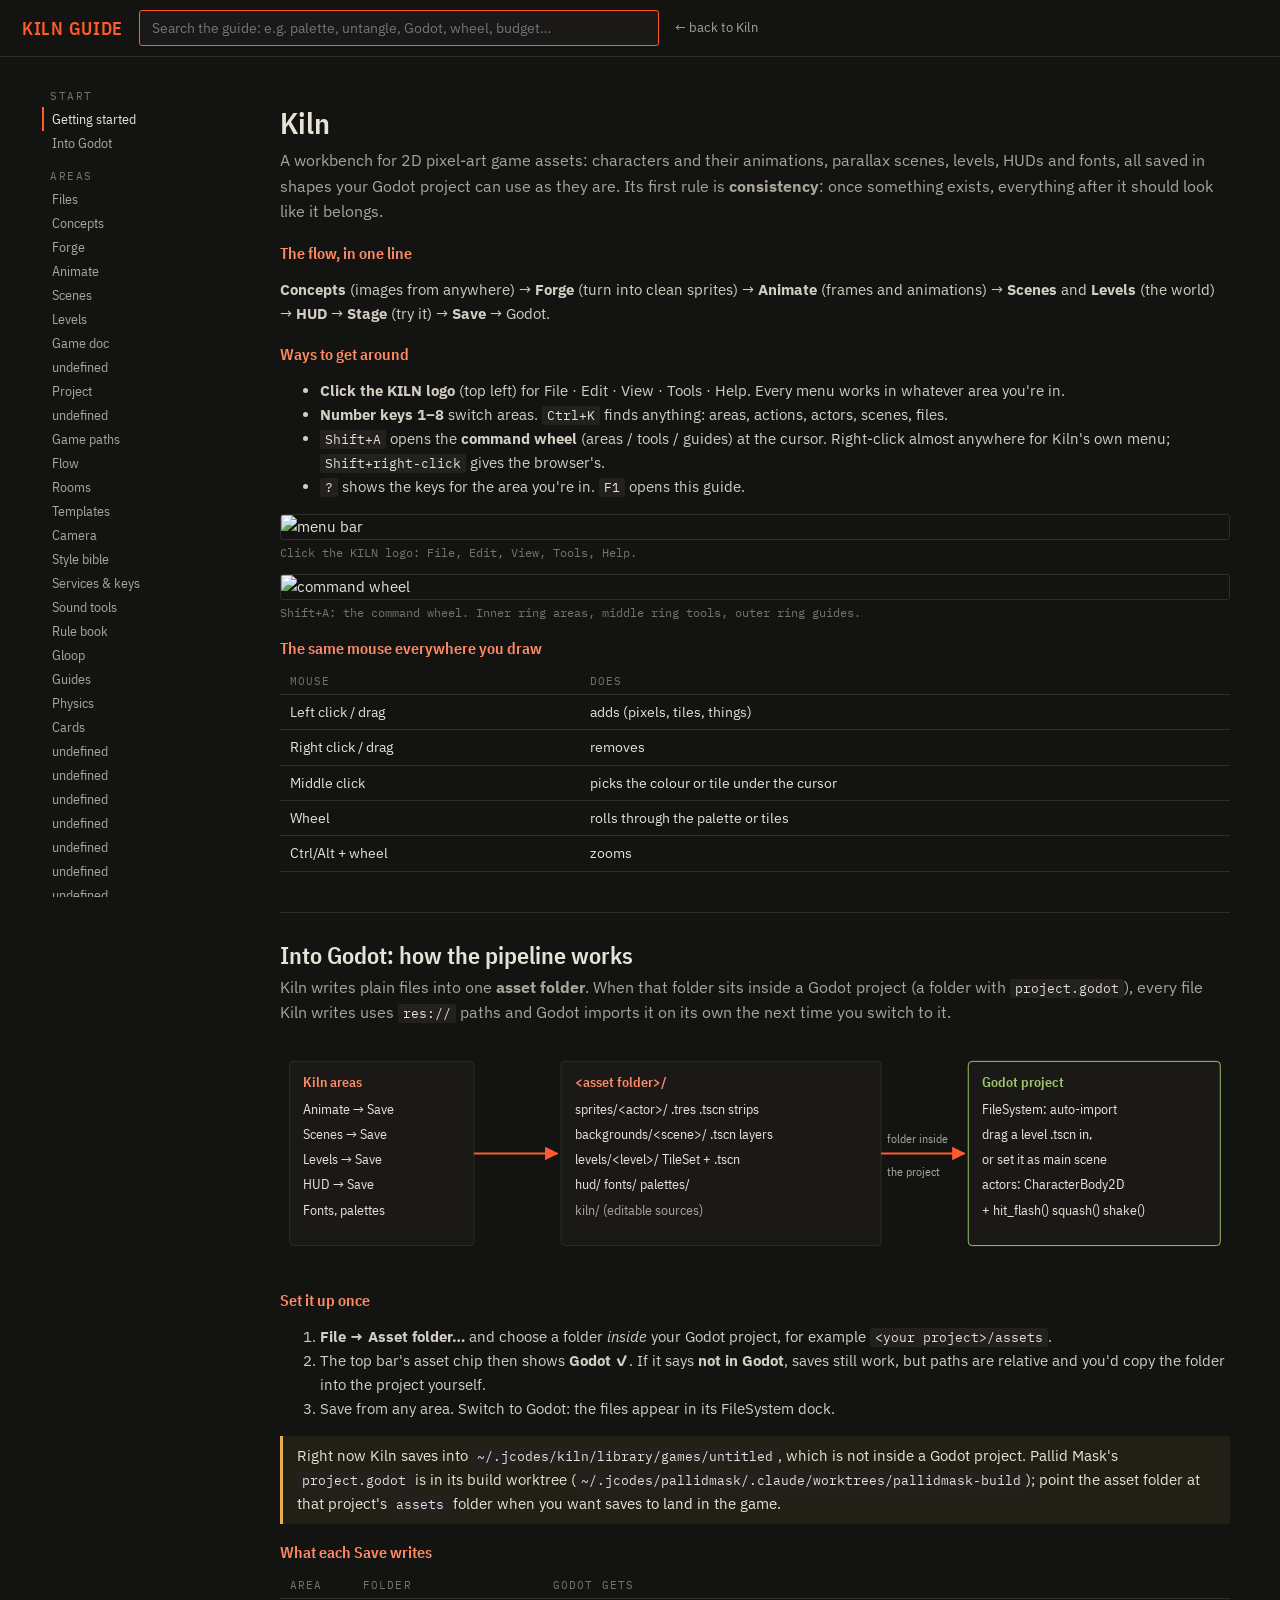
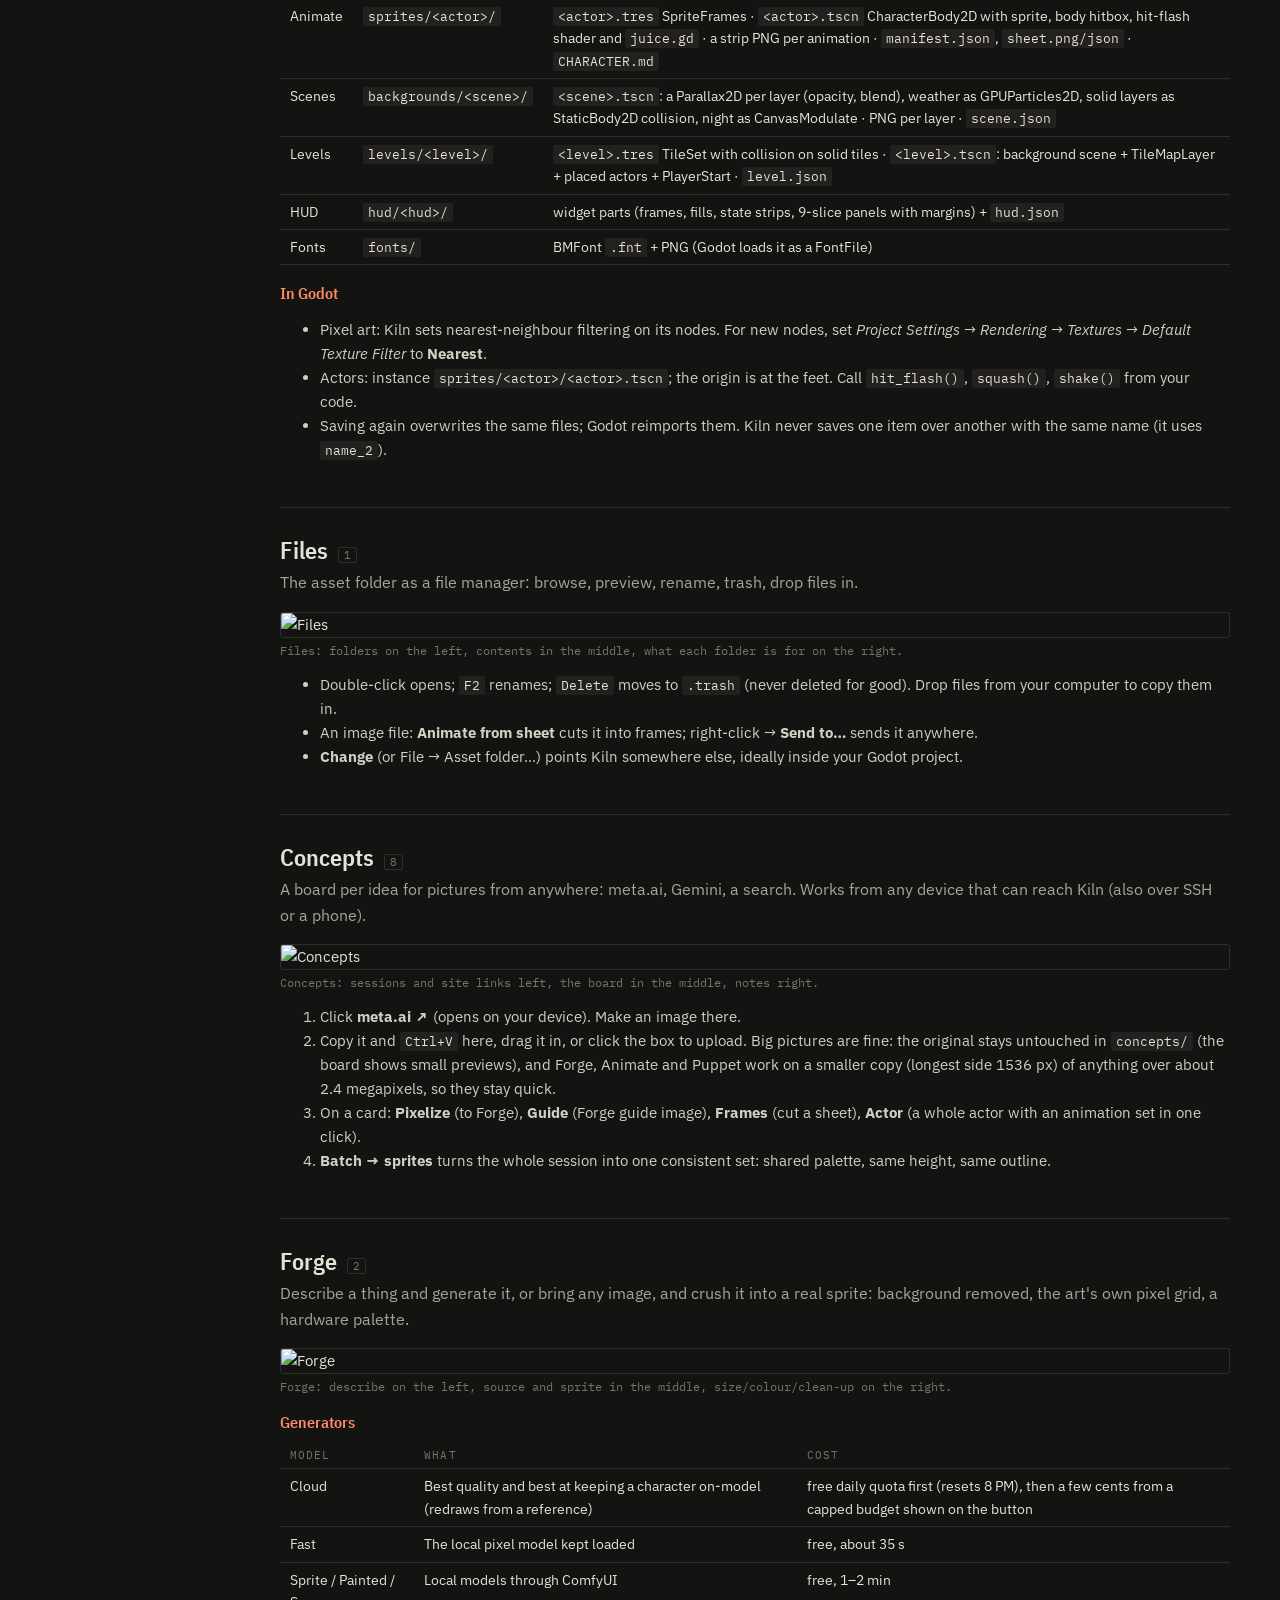
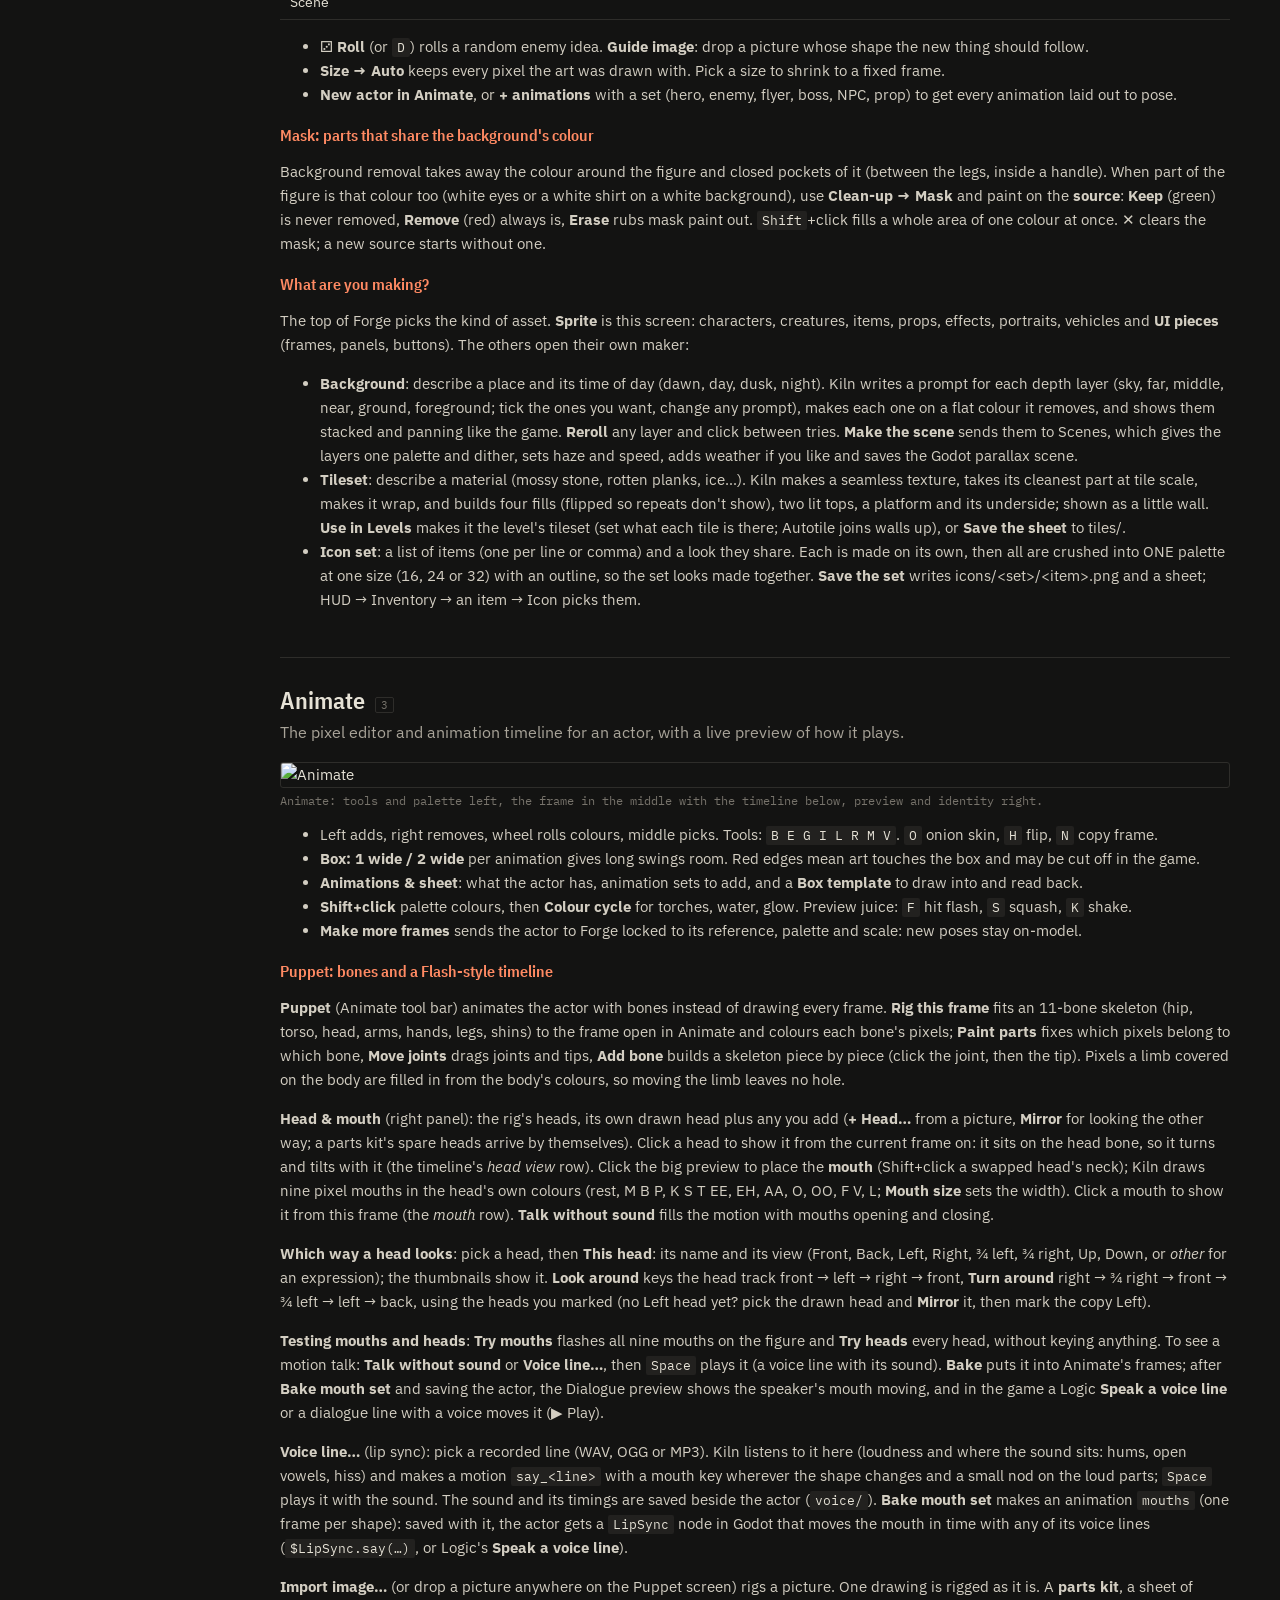
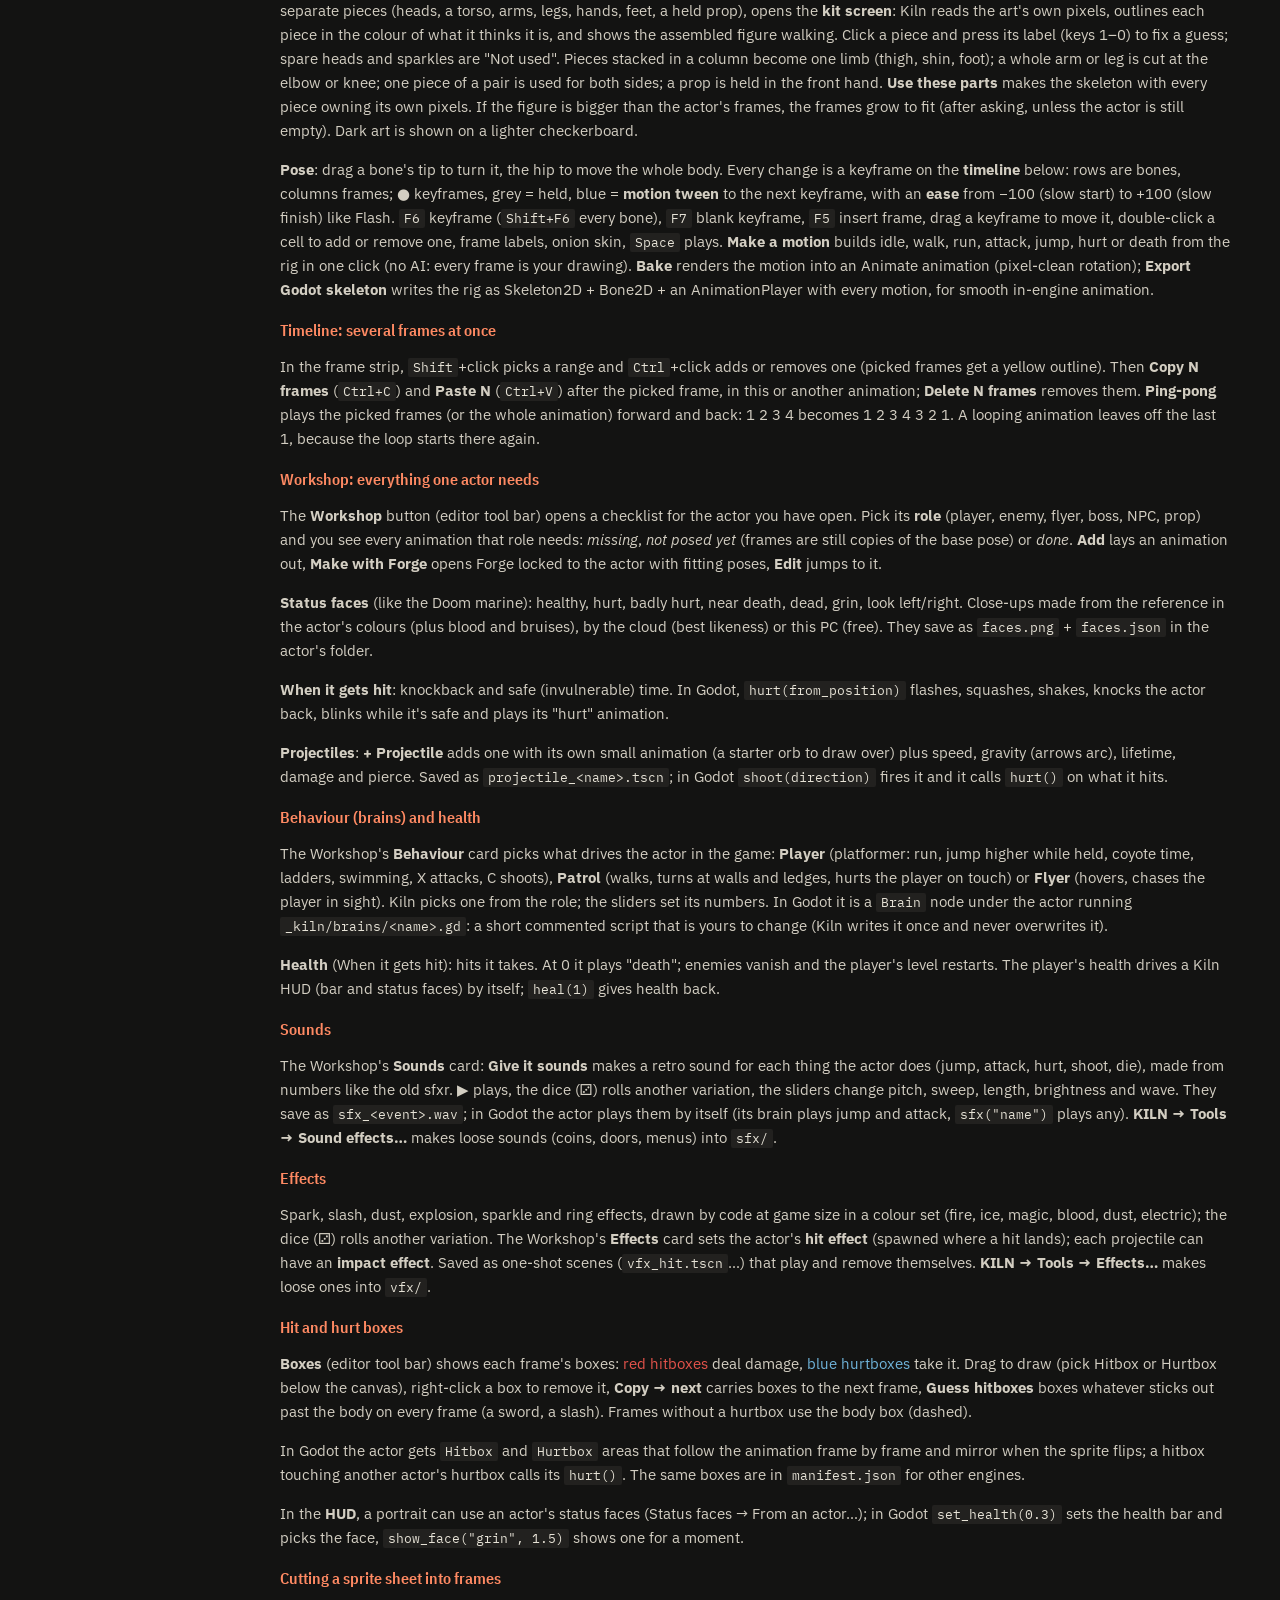
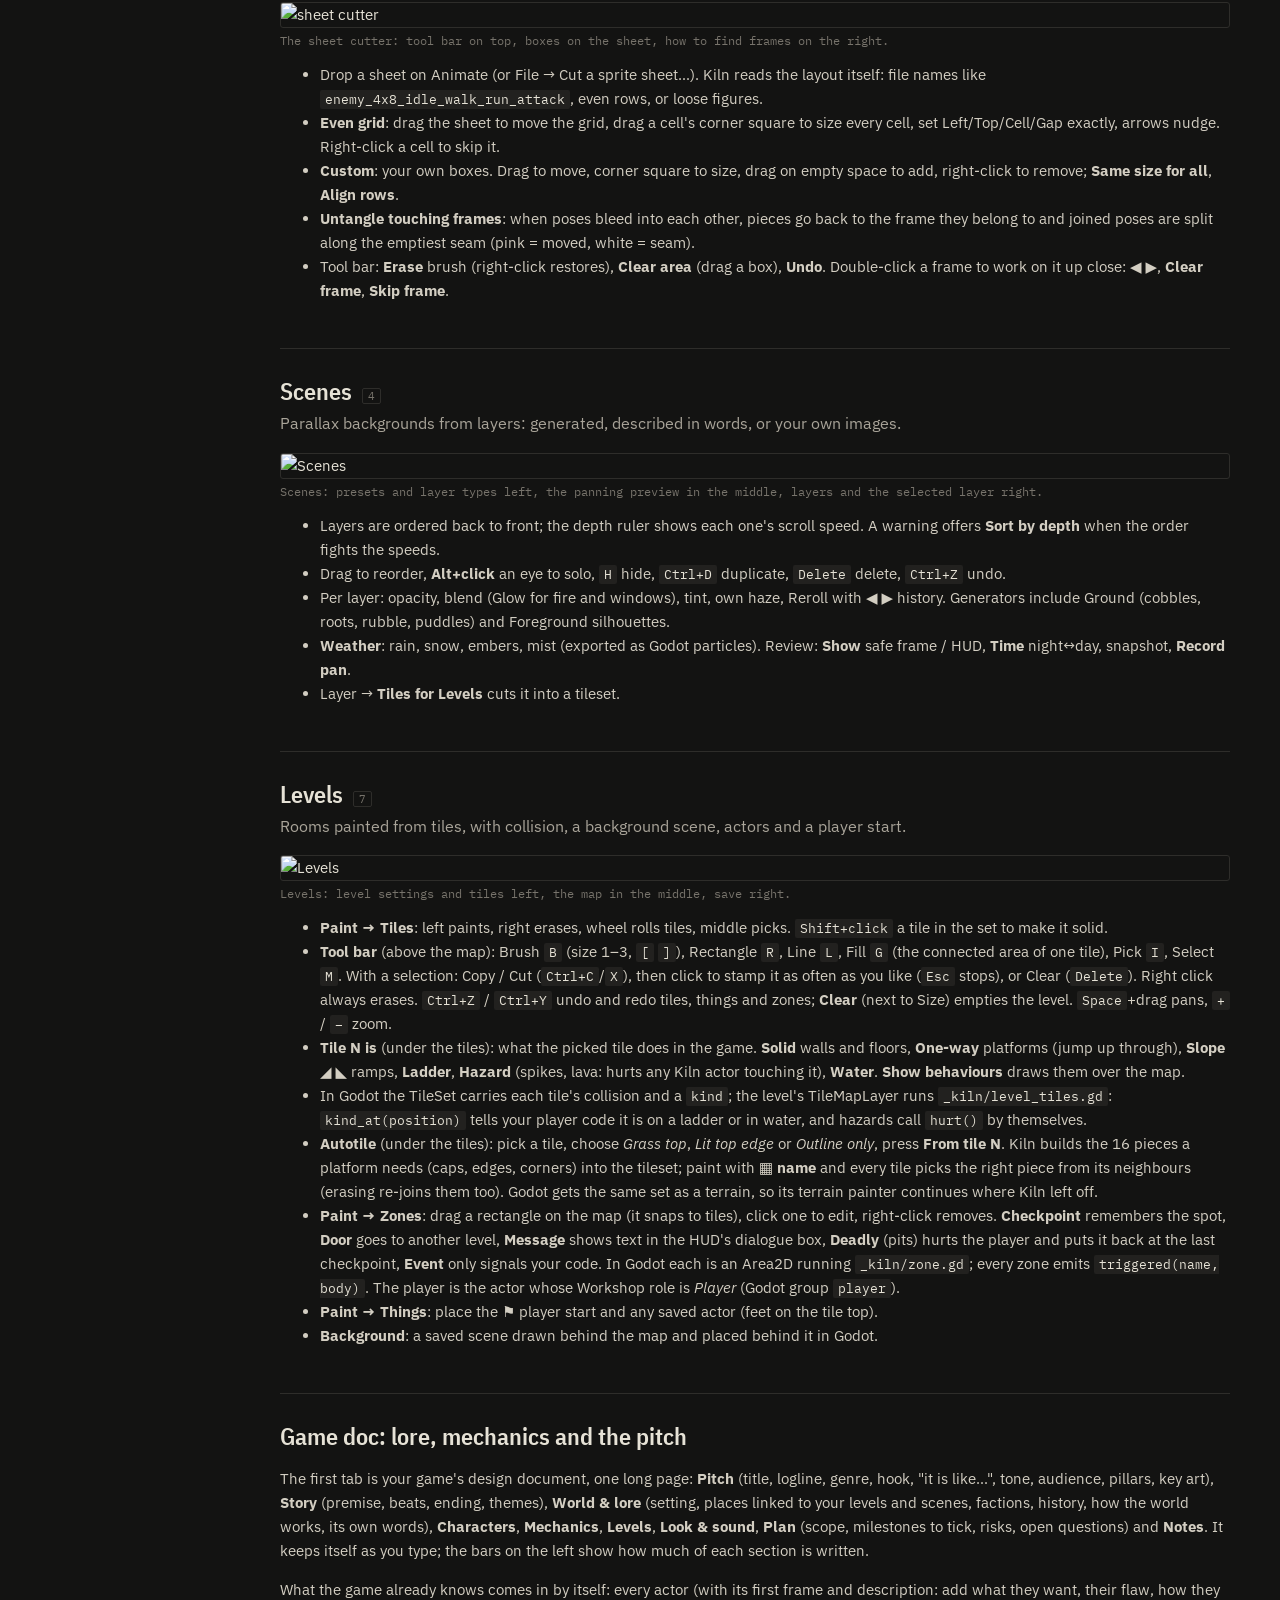
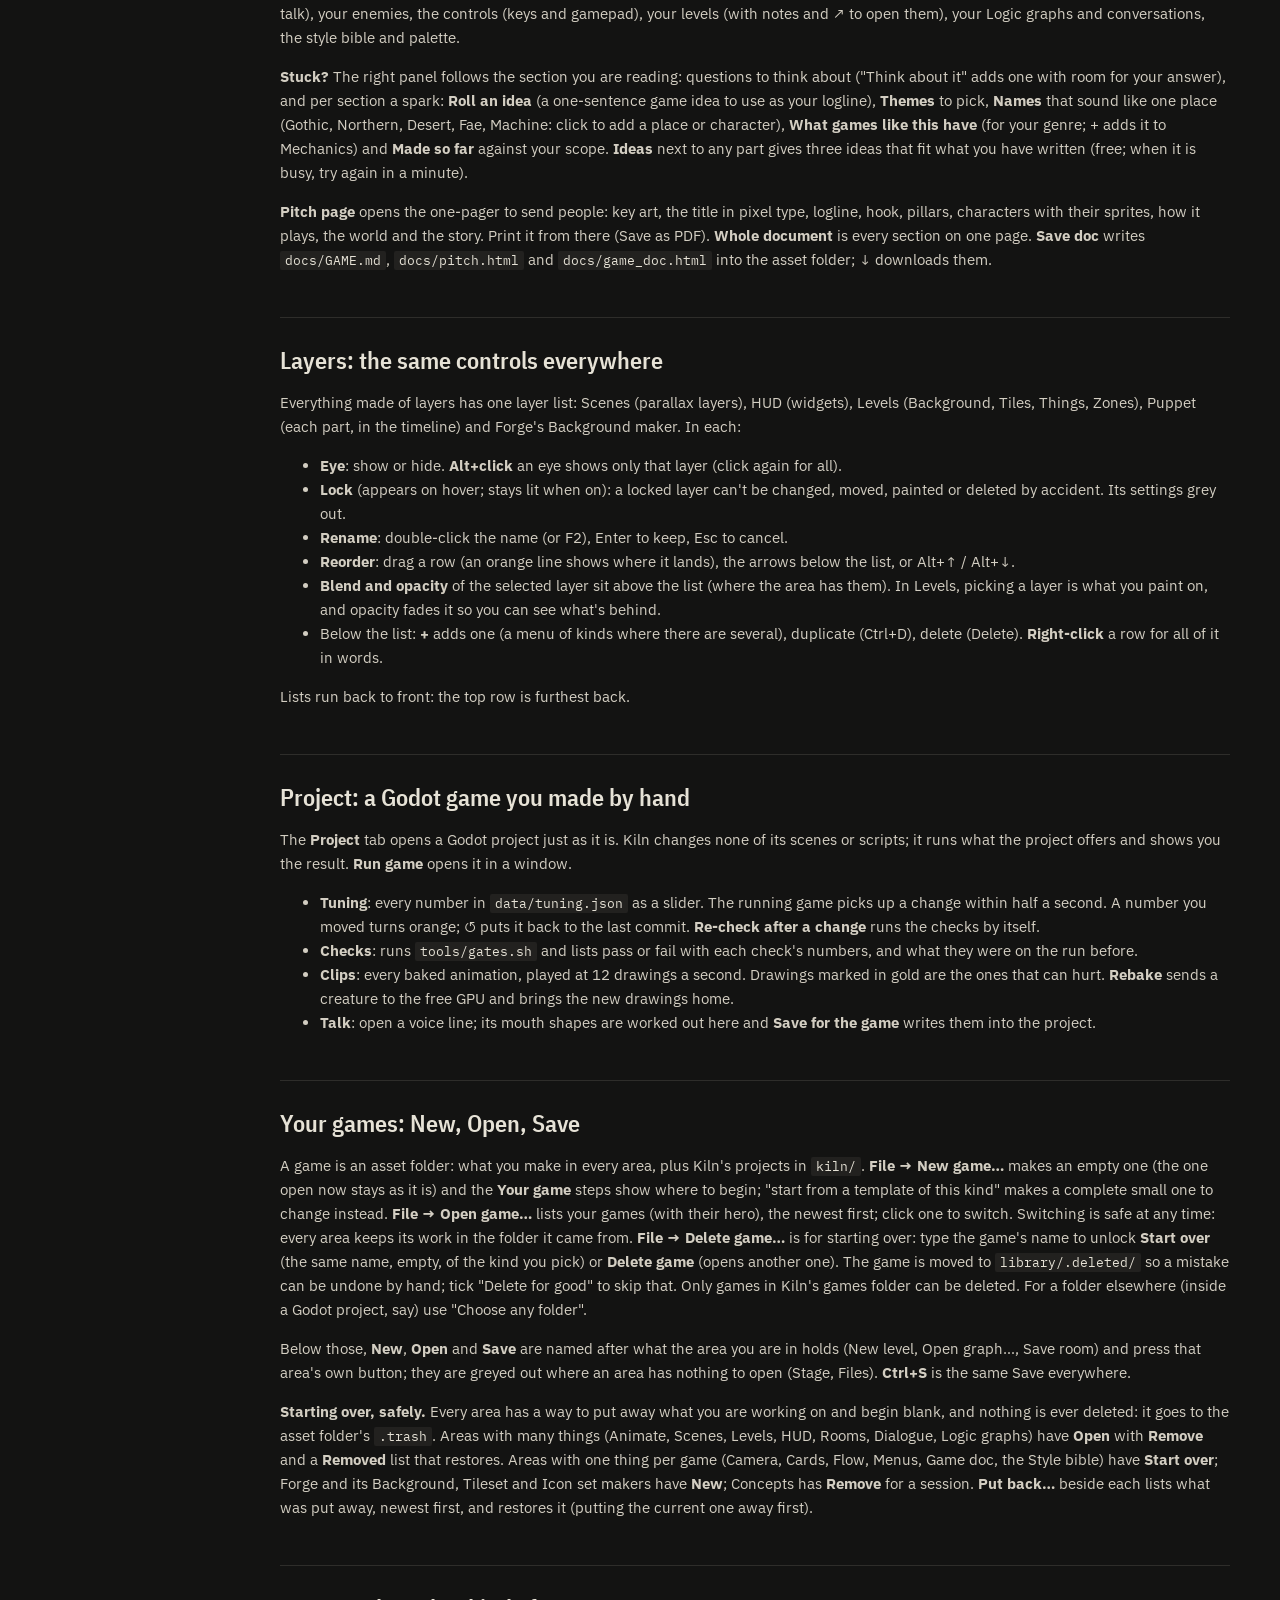
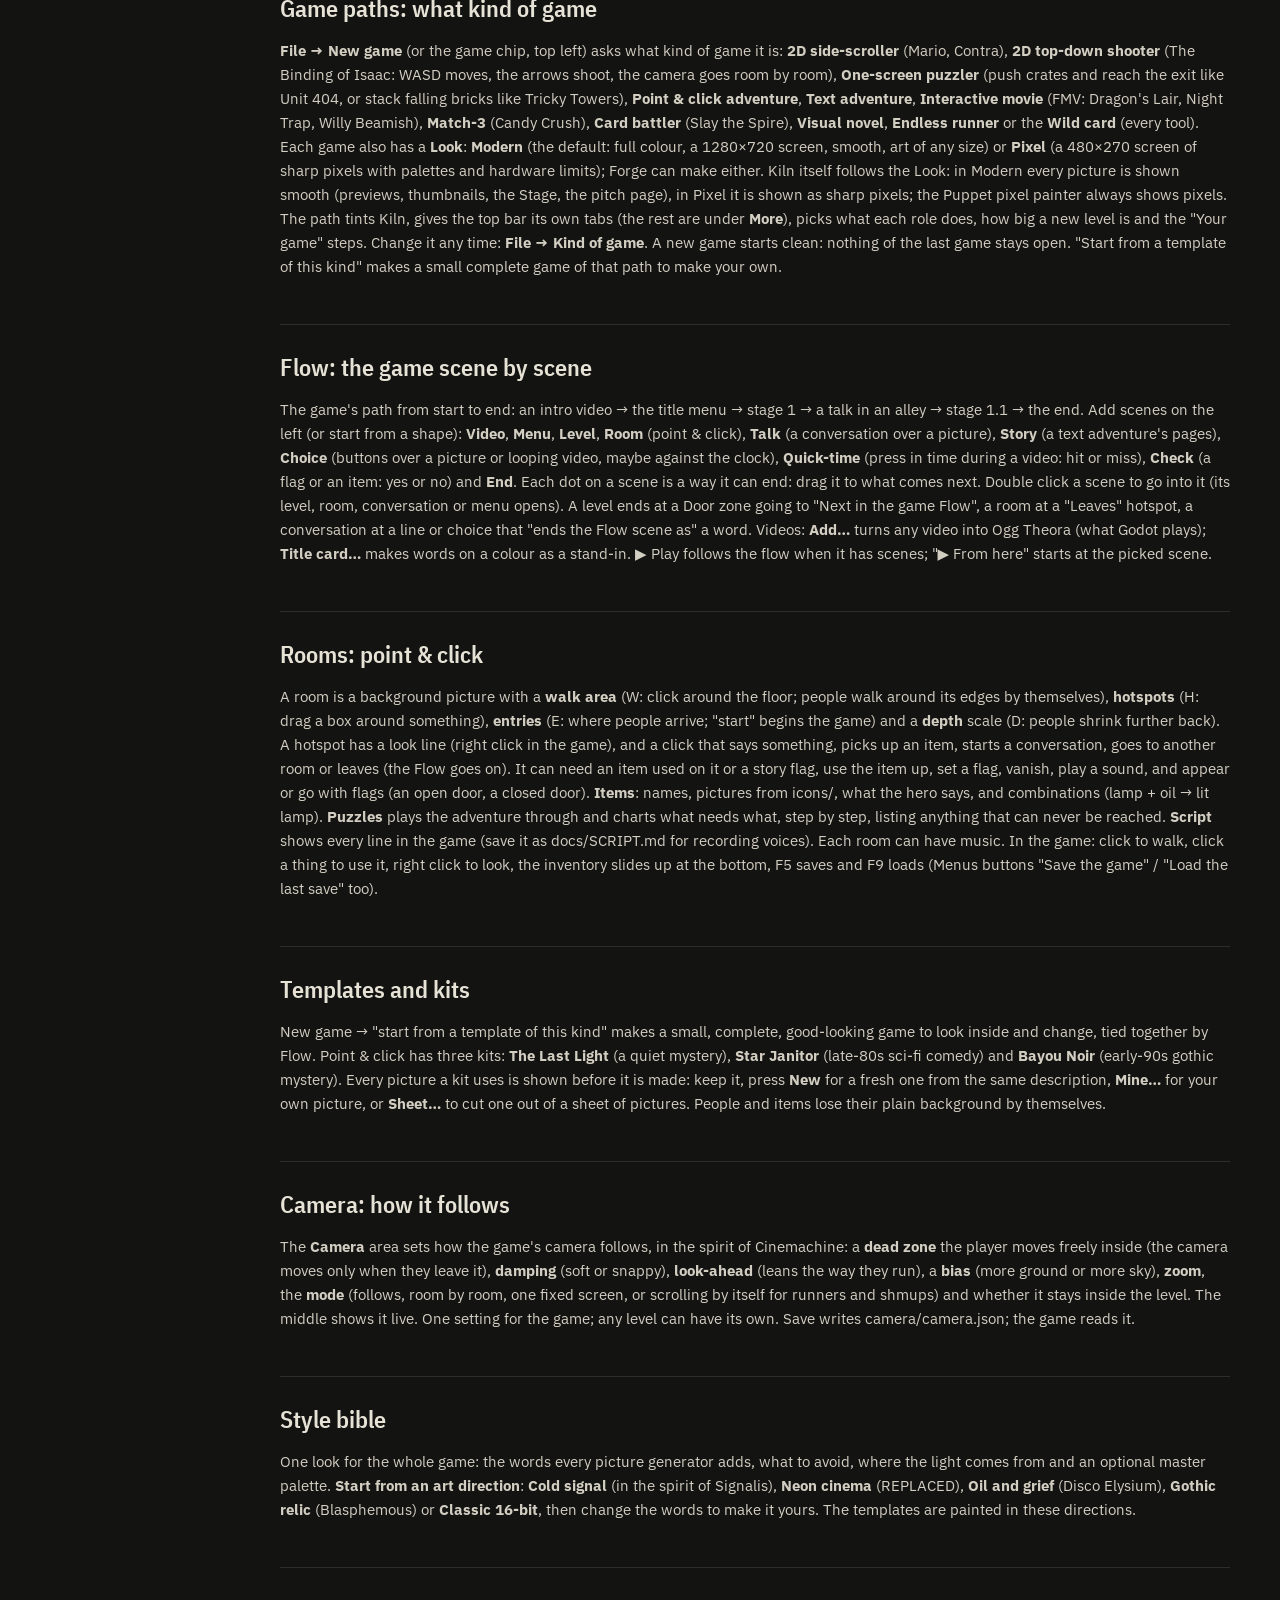
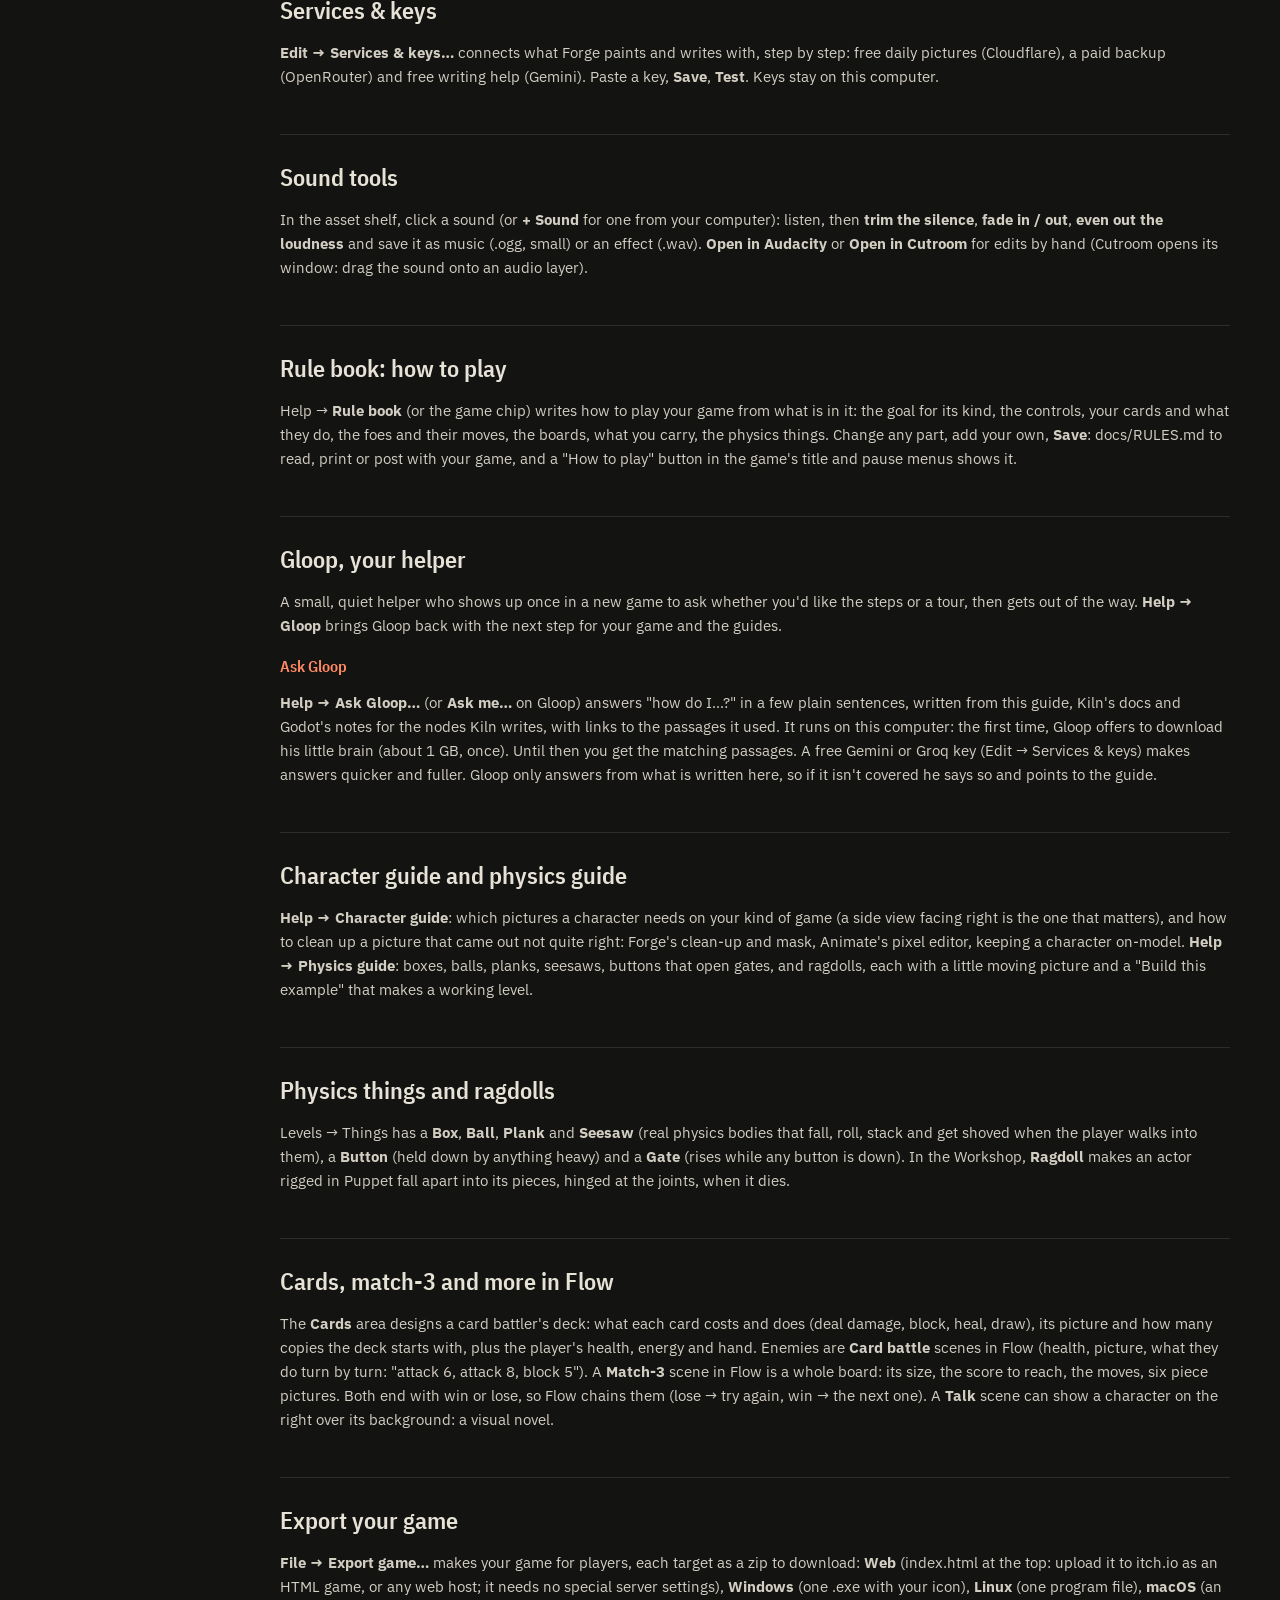
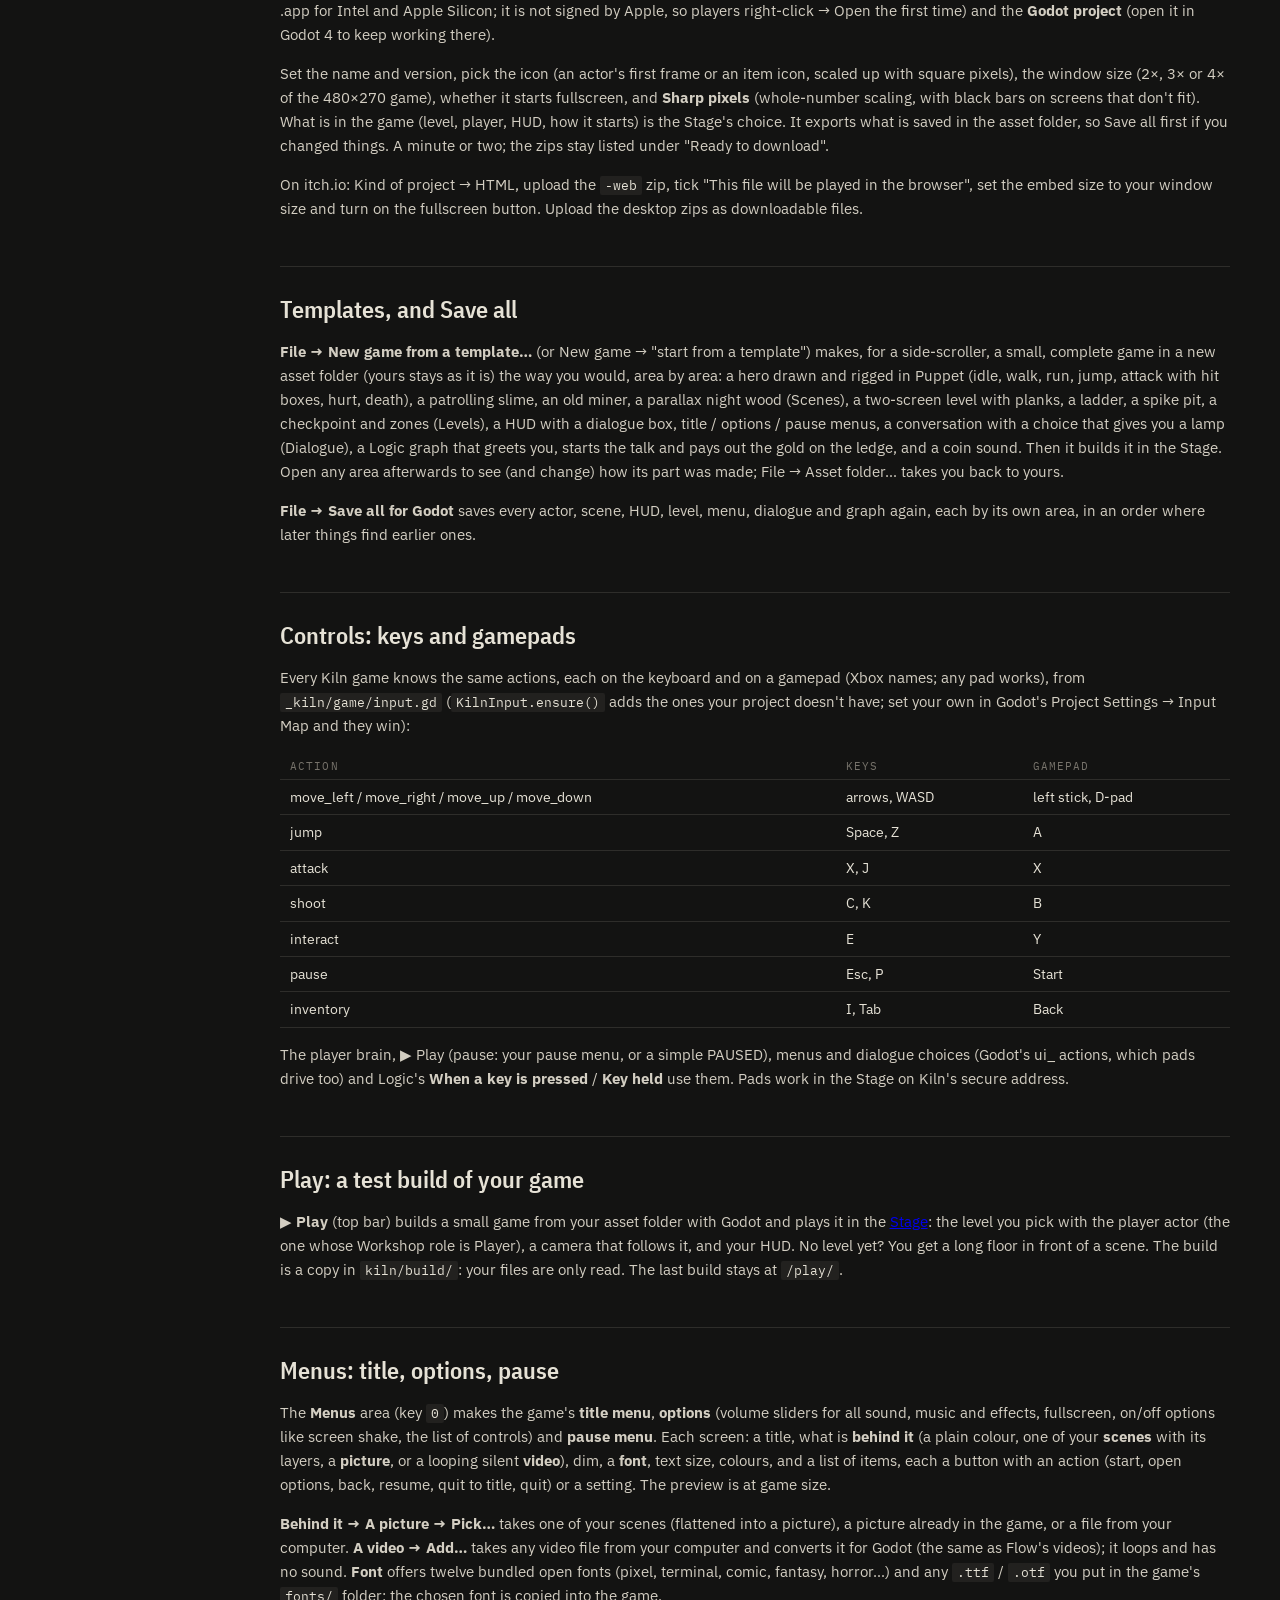
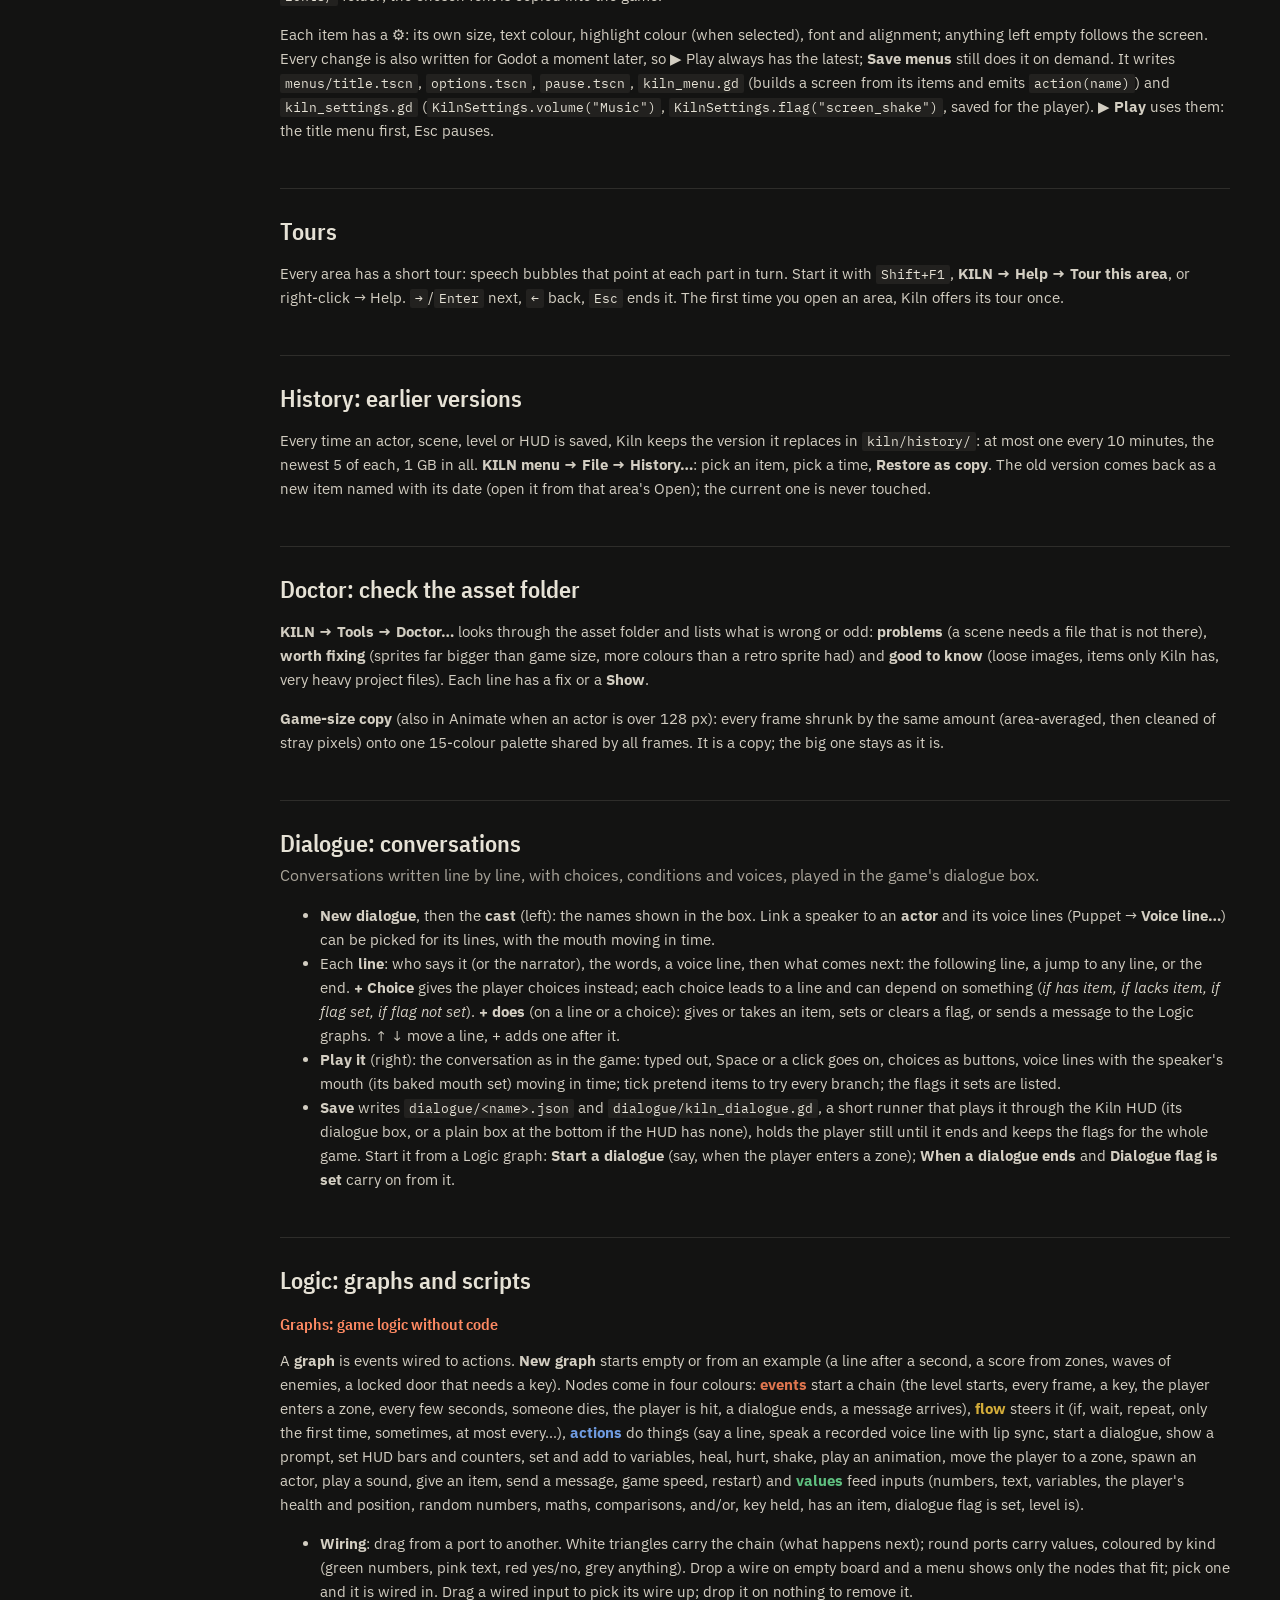
==== commit 7173165c: "Project mode: open a hand-made Godot project as it is (Run game, Tuning, Checks, Clips, Talk) projec" ====
--- a/static/help.html
+++ b/static/help.html
@@ -243,6 +243,12 @@
 <li>Below the list: <b>+</b> adds one (a menu of kinds where there are several), duplicate (Ctrl+D), delete (Delete). <b>Right-click</b> a row for all of it in words.</li></ul>
 <p>Lists run back to front: the top row is furthest back.</p></section>
 
+<section id="project" data-title="Project"><h2>Project: a Godot game you made by hand</h2>
+<p>The <b>Project</b> tab opens a Godot project just as it is. Kiln changes none of its scenes or scripts; it runs what the project offers and shows you the result. <b>Run game</b> opens it in a window.</p>
+<ul><li><b>Tuning</b>: every number in <code>data/tuning.json</code> as a slider. The running game picks up a change within half a second. A number you moved turns orange; ↺ puts it back to the last commit. <b>Re-check after a change</b> runs the checks by itself.</li>
+<li><b>Checks</b>: runs <code>tools/gates.sh</code> and lists pass or fail with each check's numbers, and what they were on the run before.</li>
+<li><b>Clips</b>: every baked animation, played at 12 drawings a second. Drawings marked in gold are the ones that can hurt. <b>Rebake</b> sends a creature to the free GPU and brings the new drawings home.</li>
+<li><b>Talk</b>: open a voice line; its mouth shapes are worked out here and <b>Save for the game</b> writes them into the project.</li></ul></section>
 <section id="games"><h2>Your games: New, Open, Save</h2>
 <p>A game is an asset folder: what you make in every area, plus Kiln's projects in <code>kiln/</code>. <b>File → New game…</b> makes an empty one (the one open now stays as it is) and the <b>Your game</b> steps show where to begin; "start from a template of this kind" makes a complete small one to change instead. <b>File → Open game…</b> lists your games (with their hero), the newest first; click one to switch. Switching is safe at any time: every area keeps its work in the folder it came from. <b>File → Delete game…</b> is for starting over: type the game's name to unlock <b>Start over</b> (the same name, empty, of the kind you pick) or <b>Delete game</b> (opens another one). The game is moved to <code>library/.deleted/</code> so a mistake can be undone by hand; tick "Delete for good" to skip that. Only games in Kiln's games folder can be deleted. For a folder elsewhere (inside a Godot project, say) use "Choose any folder".</p>
 <p>Below those, <b>New</b>, <b>Open</b> and <b>Save</b> are named after what the area you are in holds (New level, Open graph…, Save room) and press that area's own button; they are greyed out where an area has nothing to open (Stage, Files). <b>Ctrl+S</b> is the same Save everywhere.</p>
@@ -348,7 +354,7 @@
 <li><b>In the game</b>: the level, player, HUD (and a background when there is no level) that go into the build, and what it starts with (straight into the level, a plain title screen, or your title menu from Menus). <b>↗</b> opens that thing in its area to fix it. After changes here or saving elsewhere, <b>Rebuild</b> (it shows • when the build is out of date). A build takes 10 s to a minute; your files are only read.</li>
 <li><b>Tune the player</b>: run speed, jump height, time to the top of a jump (floatiness), coyote time, health, knockback and safe time after a hit. They change the game <i>while you play</i>, no rebuild. Nothing is saved until <b>Keep in &lt;actor&gt;</b>, which writes them into the actor's Workshop settings and saves it; <b>Reset</b> goes back to the saved numbers.</li>
 <li>Click the game for the keys: arrows move, Space jumps (hold for higher), X attacks, C shoots, Esc pauses (with a pause menu). <b>Restart</b> starts over without rebuilding, <b>Screenshot</b> saves a PNG at 3×, <b>Record</b> saves a WebM video (up to 30 s), <b>Open in a tab</b> plays it on its own.</li>
-<li>Below the game: the build log and the game's own output (errors in red). The game stops while you are in another area.</li>
+<li>Below the game: the build log and the game's own output (errors in red). The game never starts by itself: open the Stage and press <b>▶ Play</b> (it plays the last build). It stops while you are in another area, and <b>▶ Play</b> brings it back.</li>
 <li>Browsers only run Godot web games on a <b>secure page</b> (https, or http on the machine itself). On Kiln's plain LAN address the Stage shows a button to Kiln's https address instead (Tailscale serves it with a real certificate, to your own devices only); everything in Kiln works there.</li>
 </ul>
 <p>In Godot: the build's <code>main.gd</code> reads the Stage's numbers through <code>JavaScriptBridge</code> (web builds only) and sets them on the player's <code>Brain</code> and <code>juice.gd</code>; the player brain's <code>retune()</code> works out gravity and jump speed again.</p>
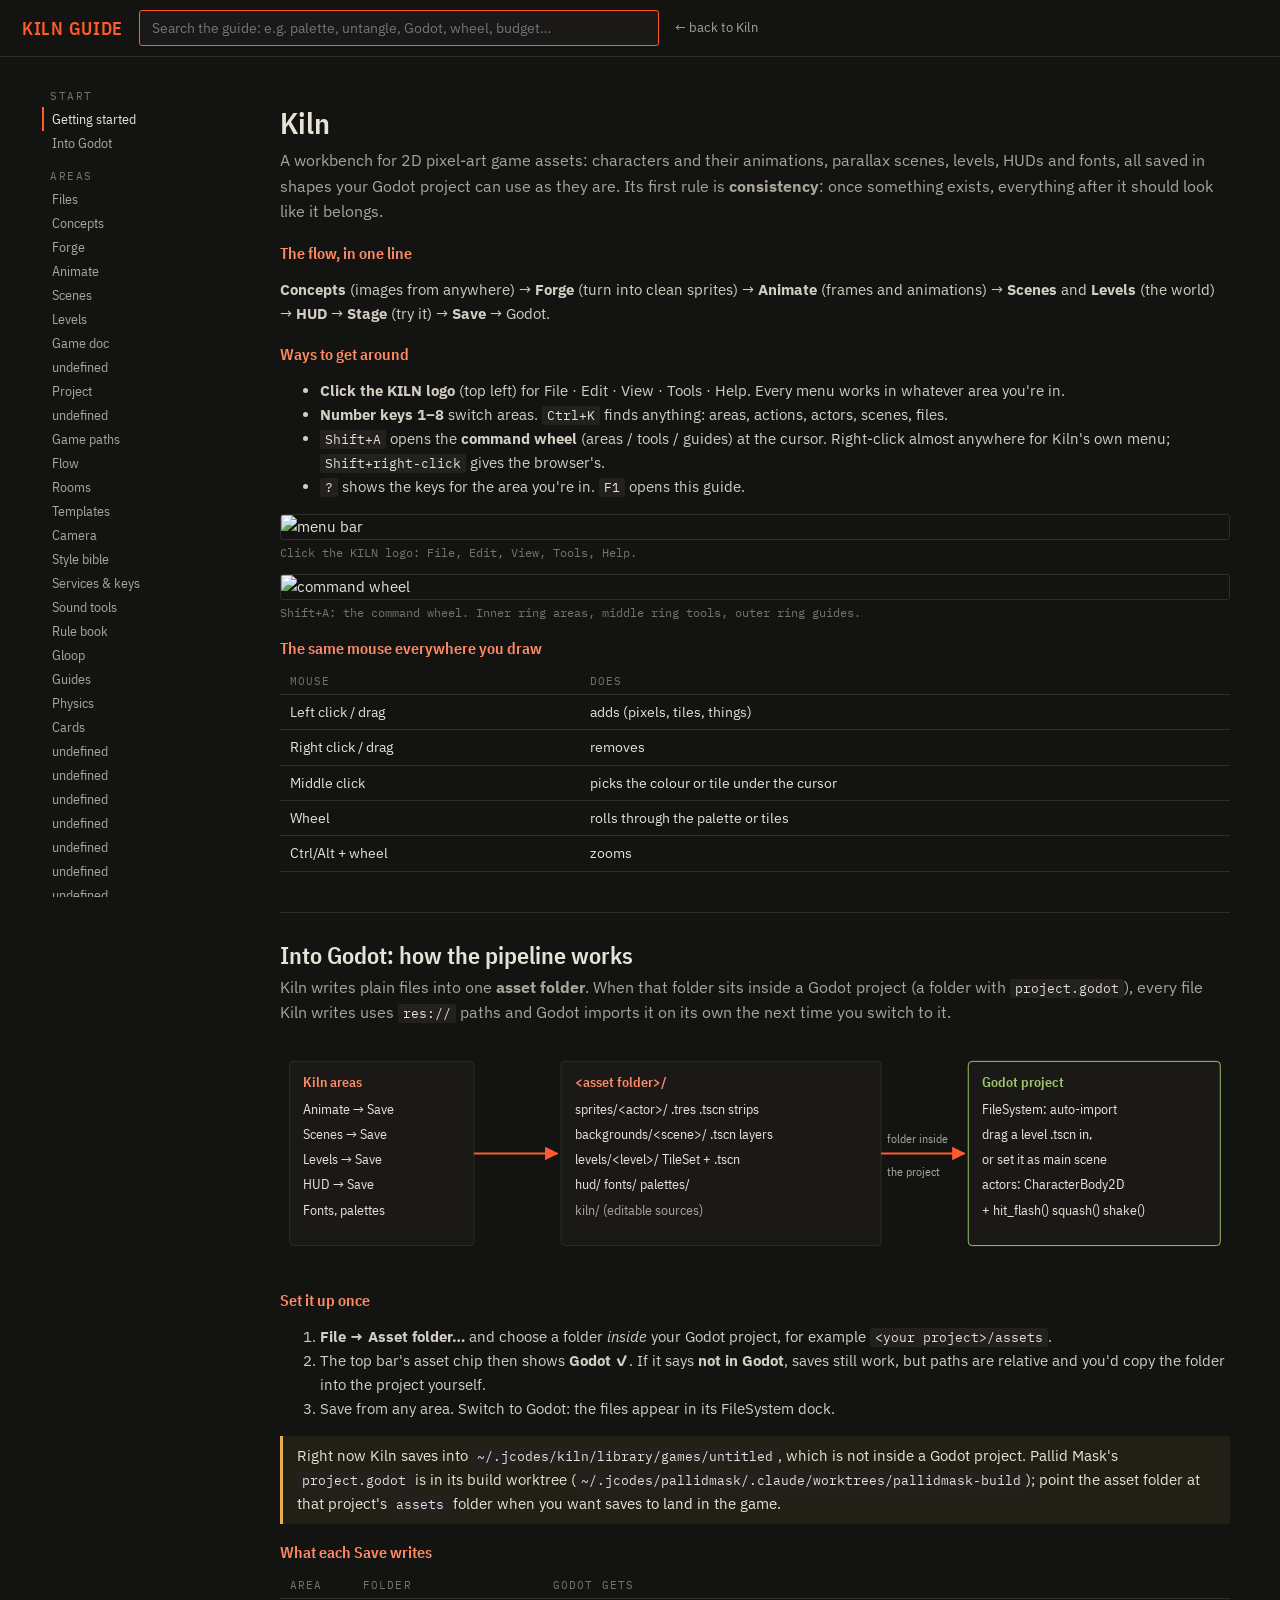
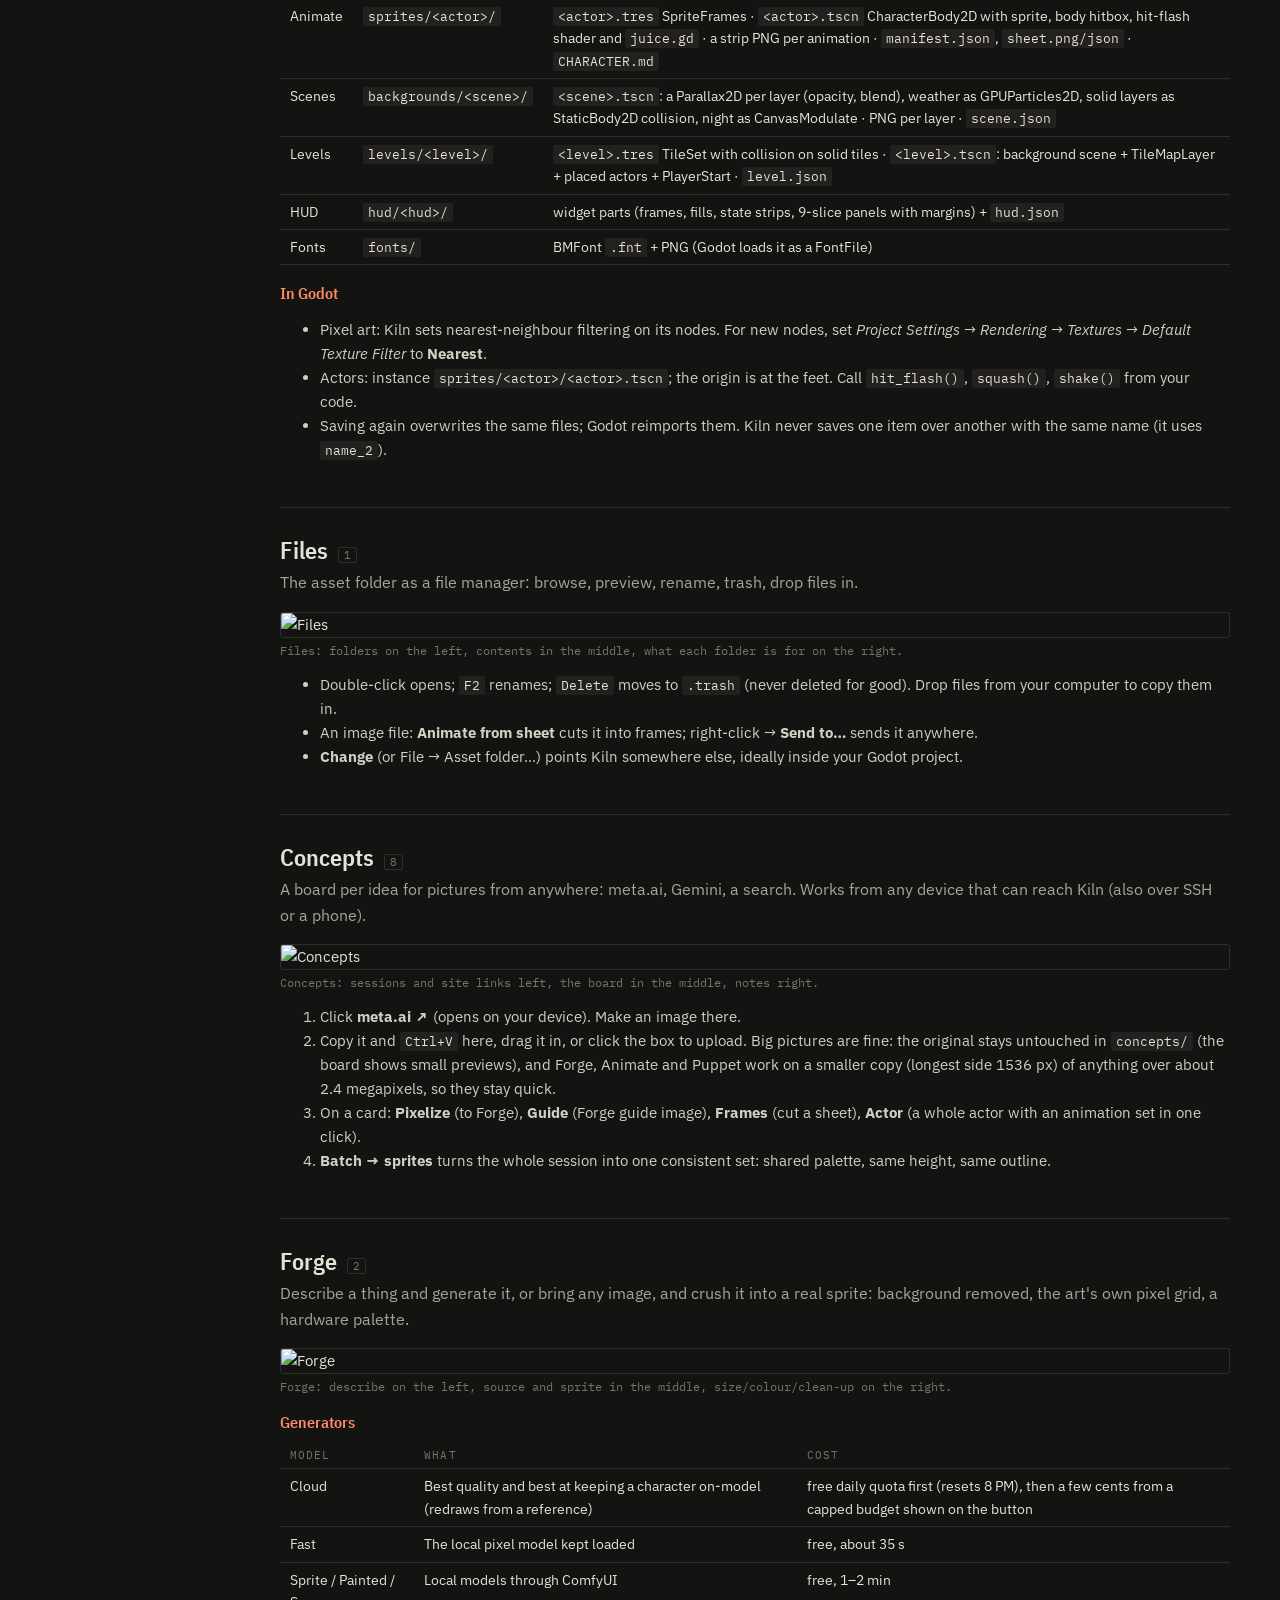
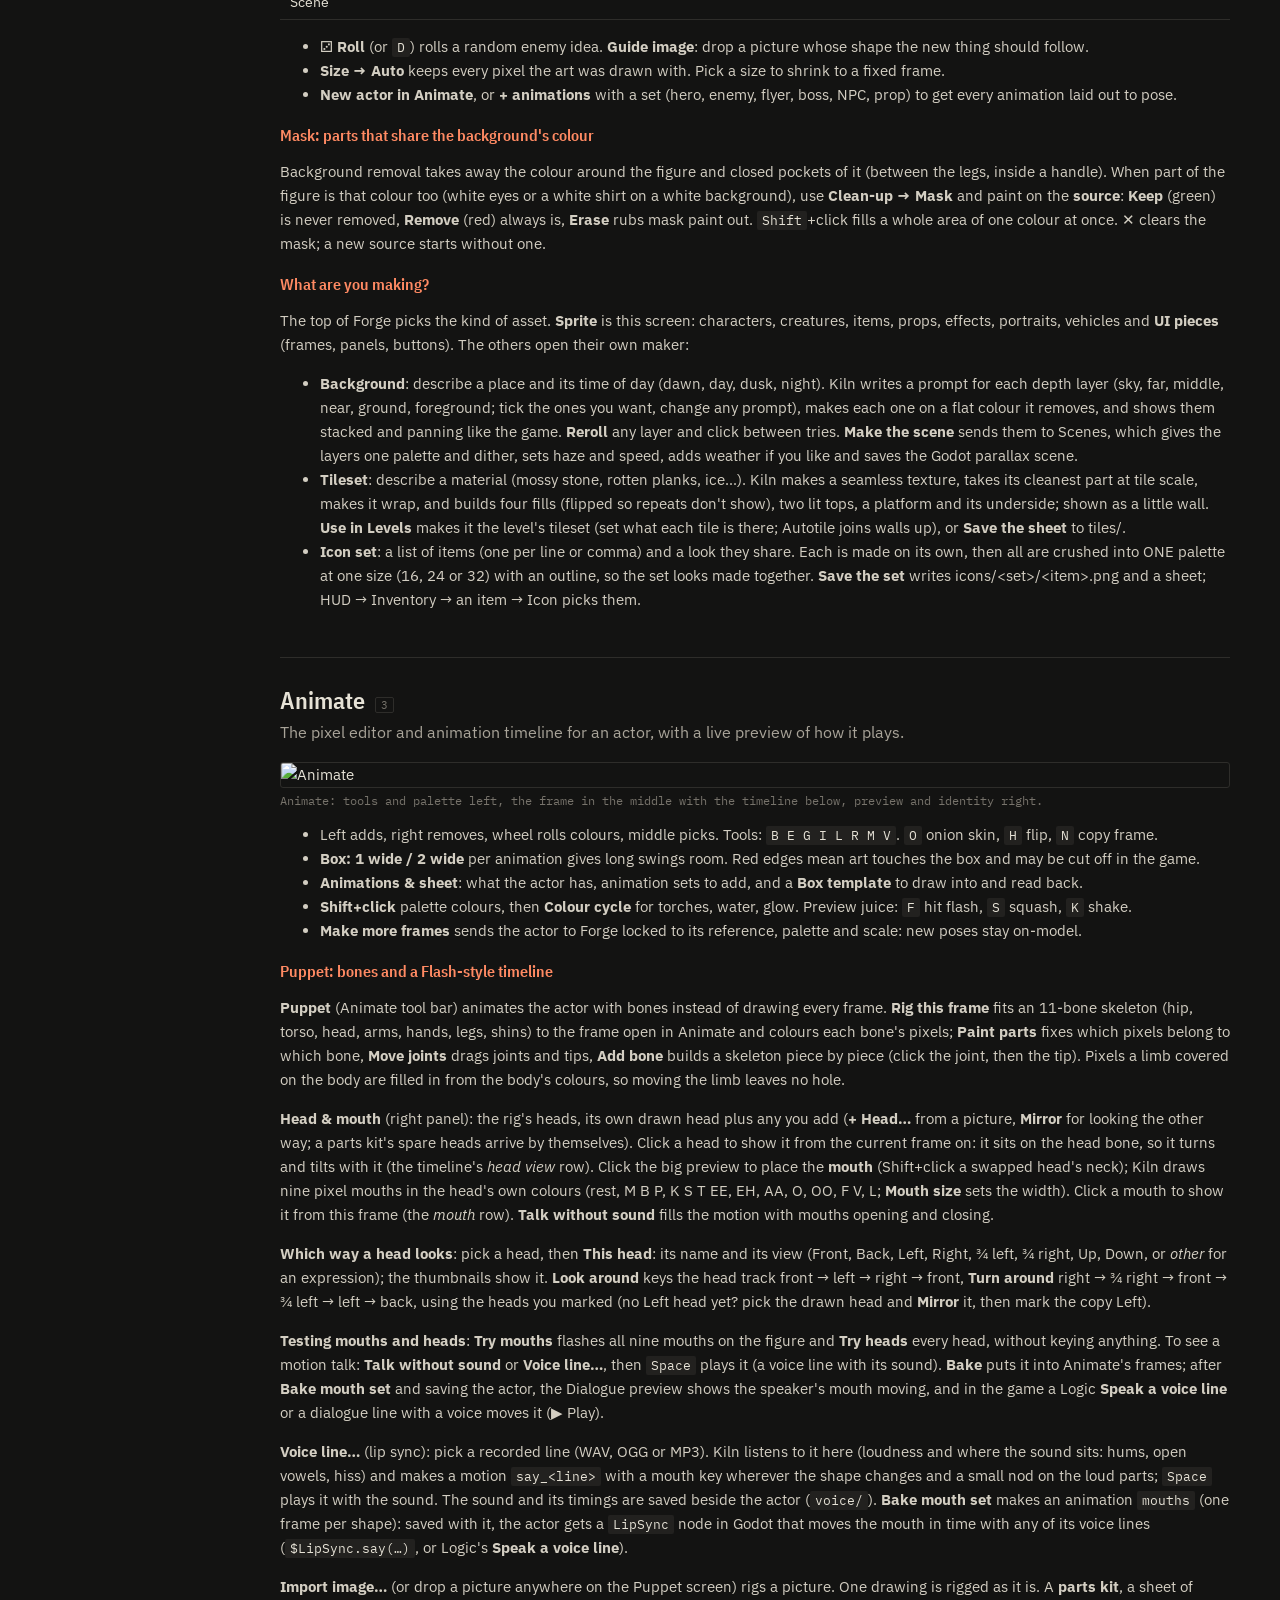
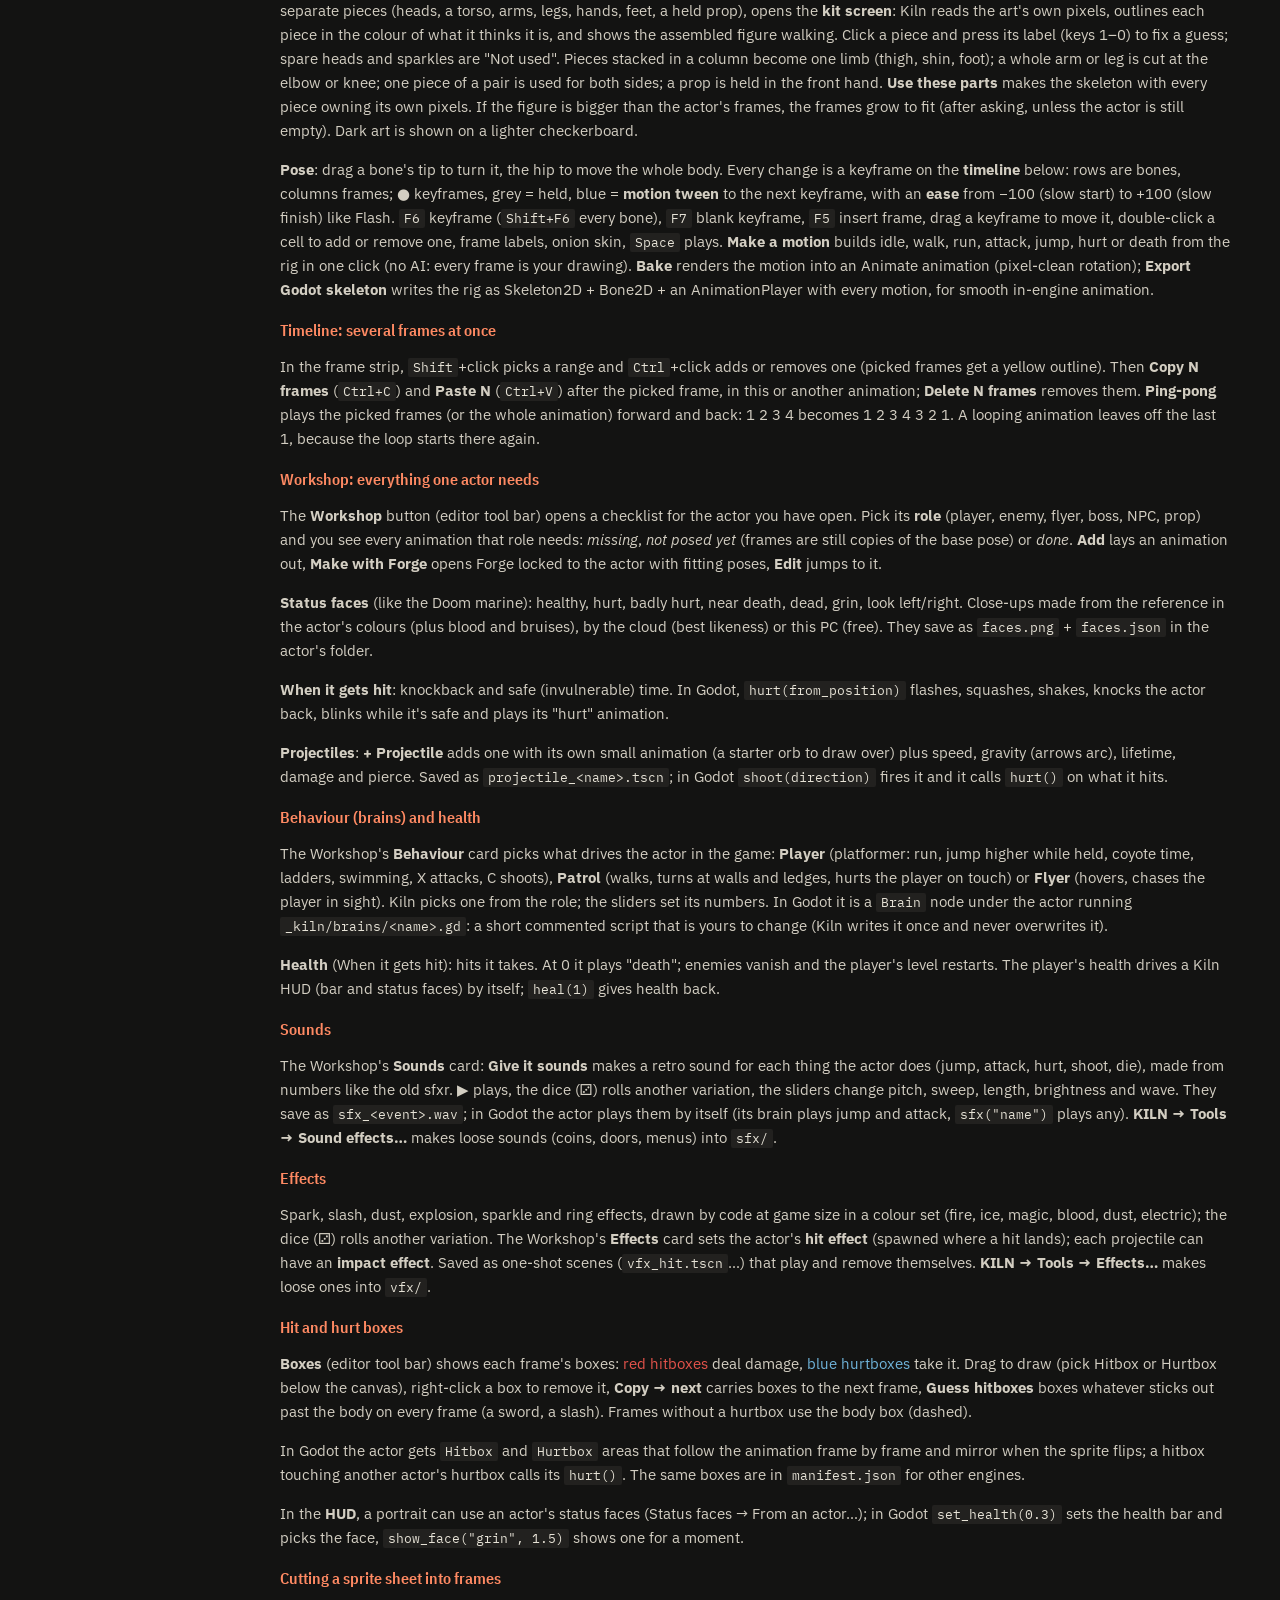
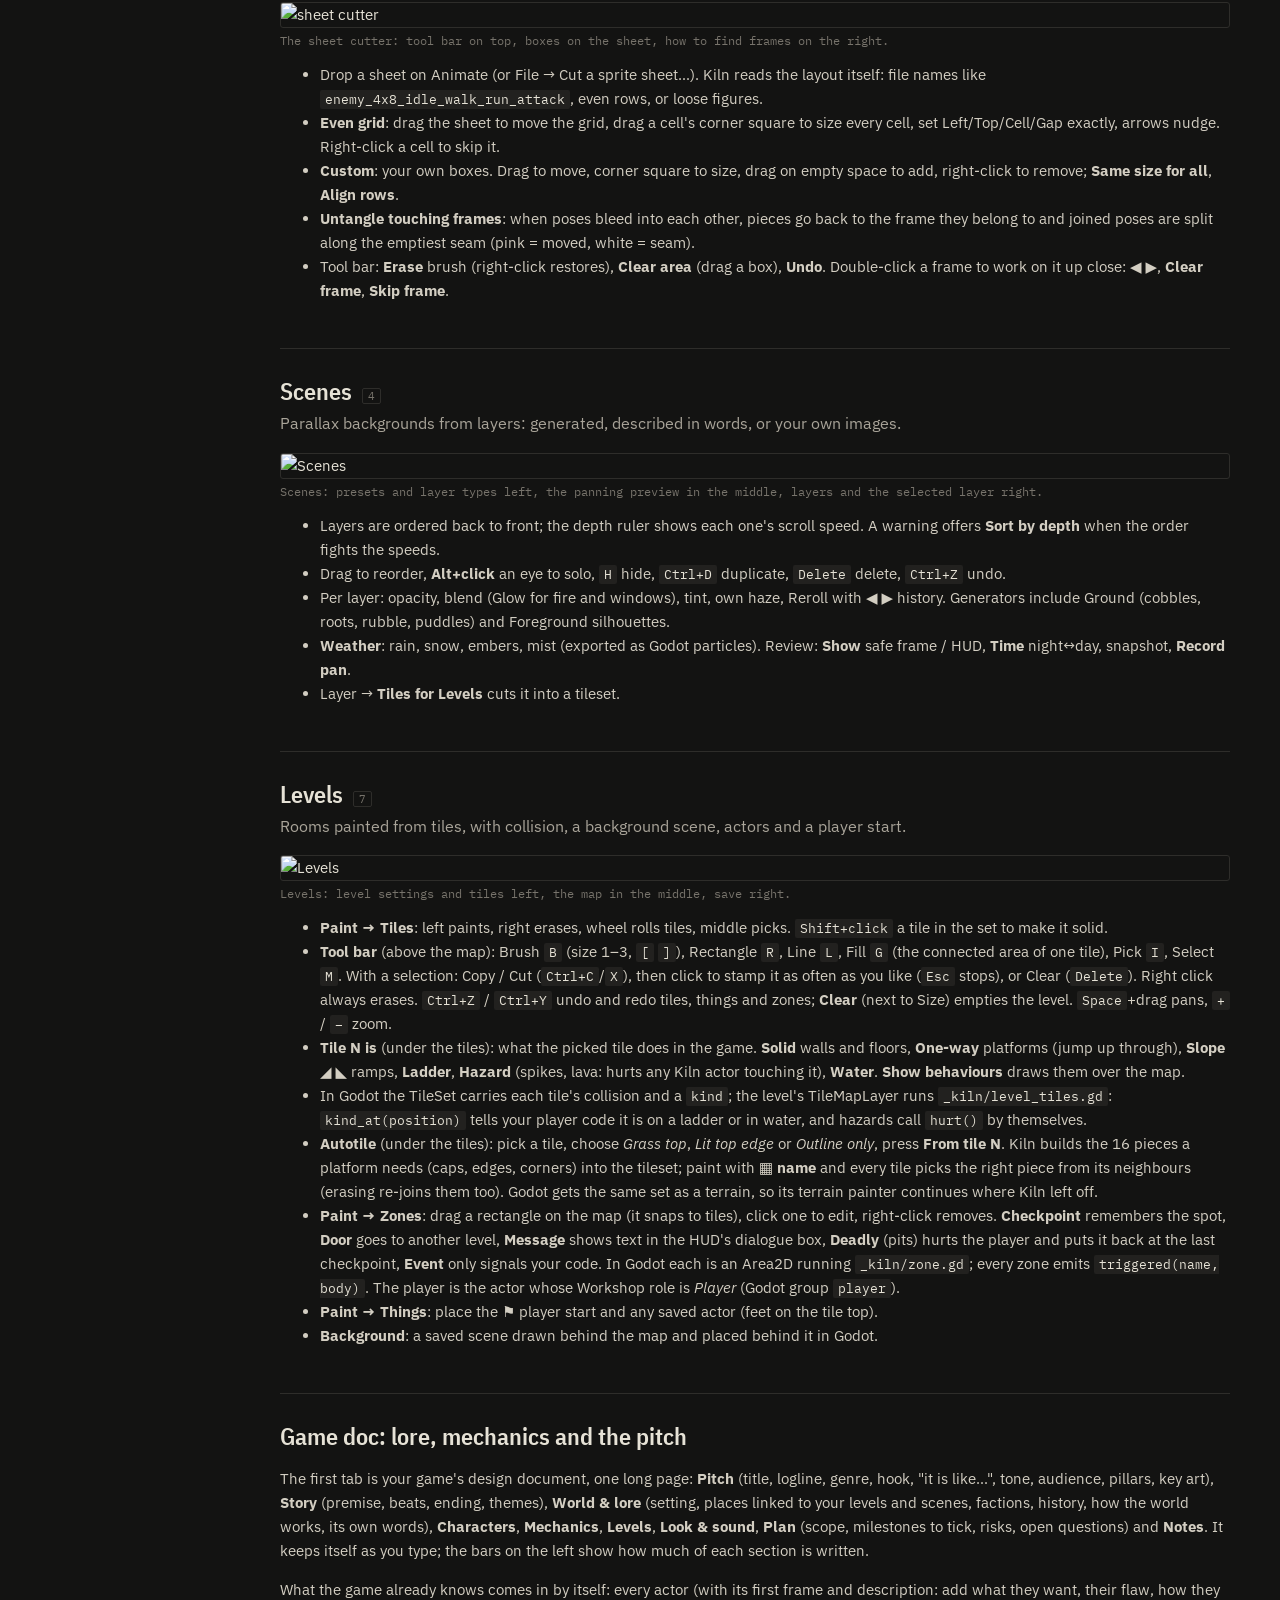
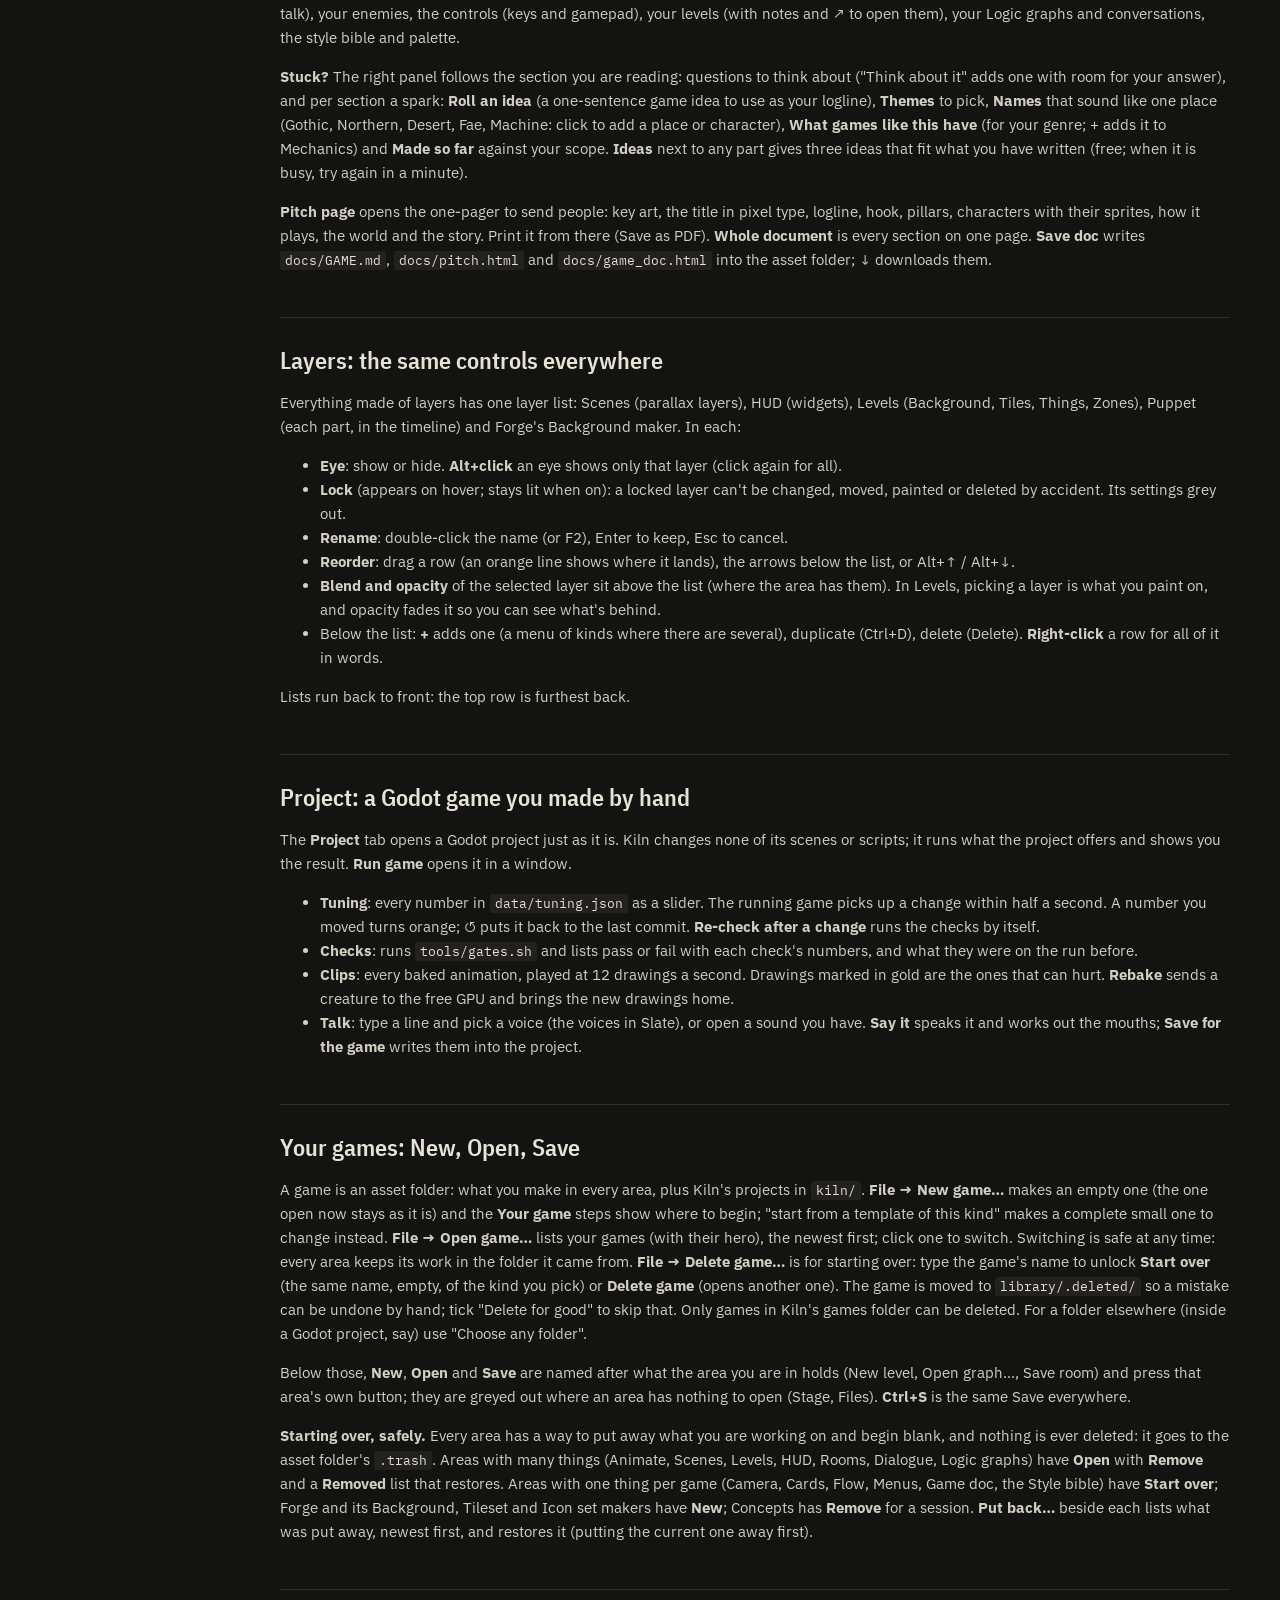
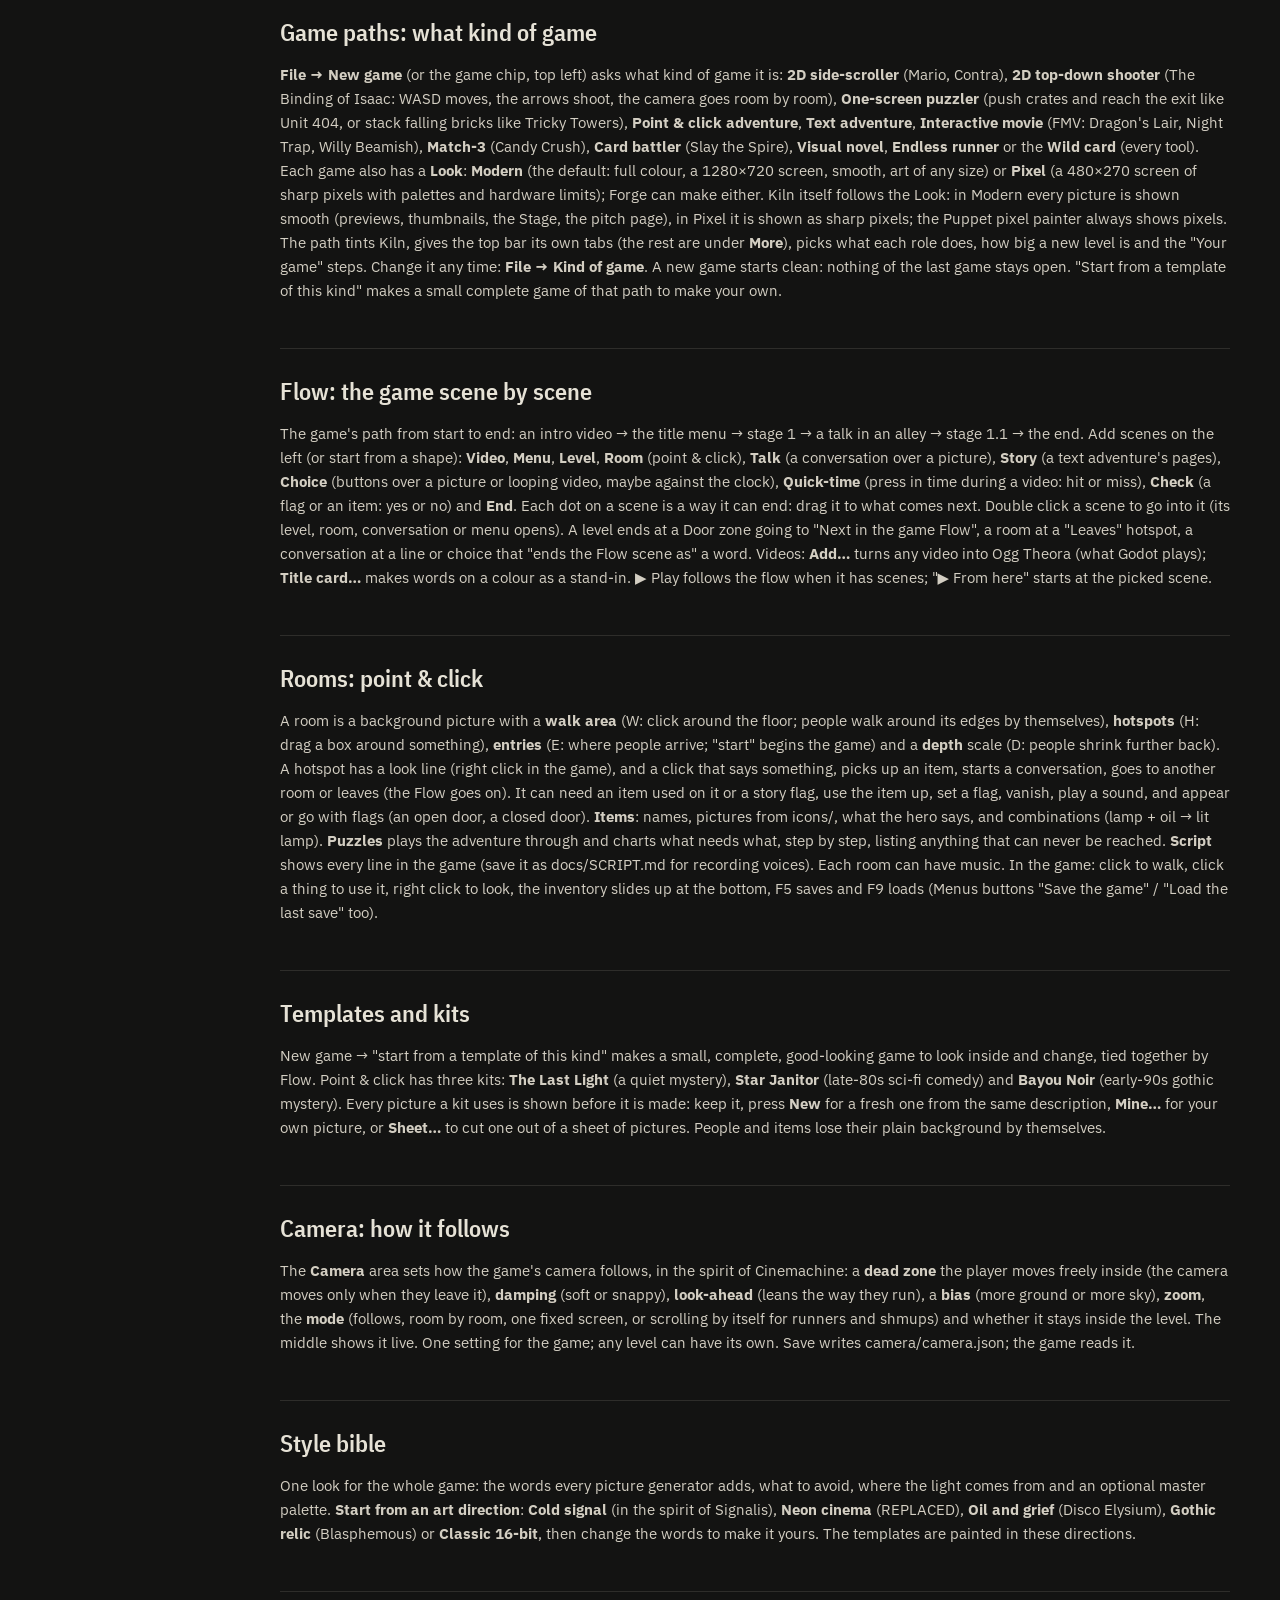
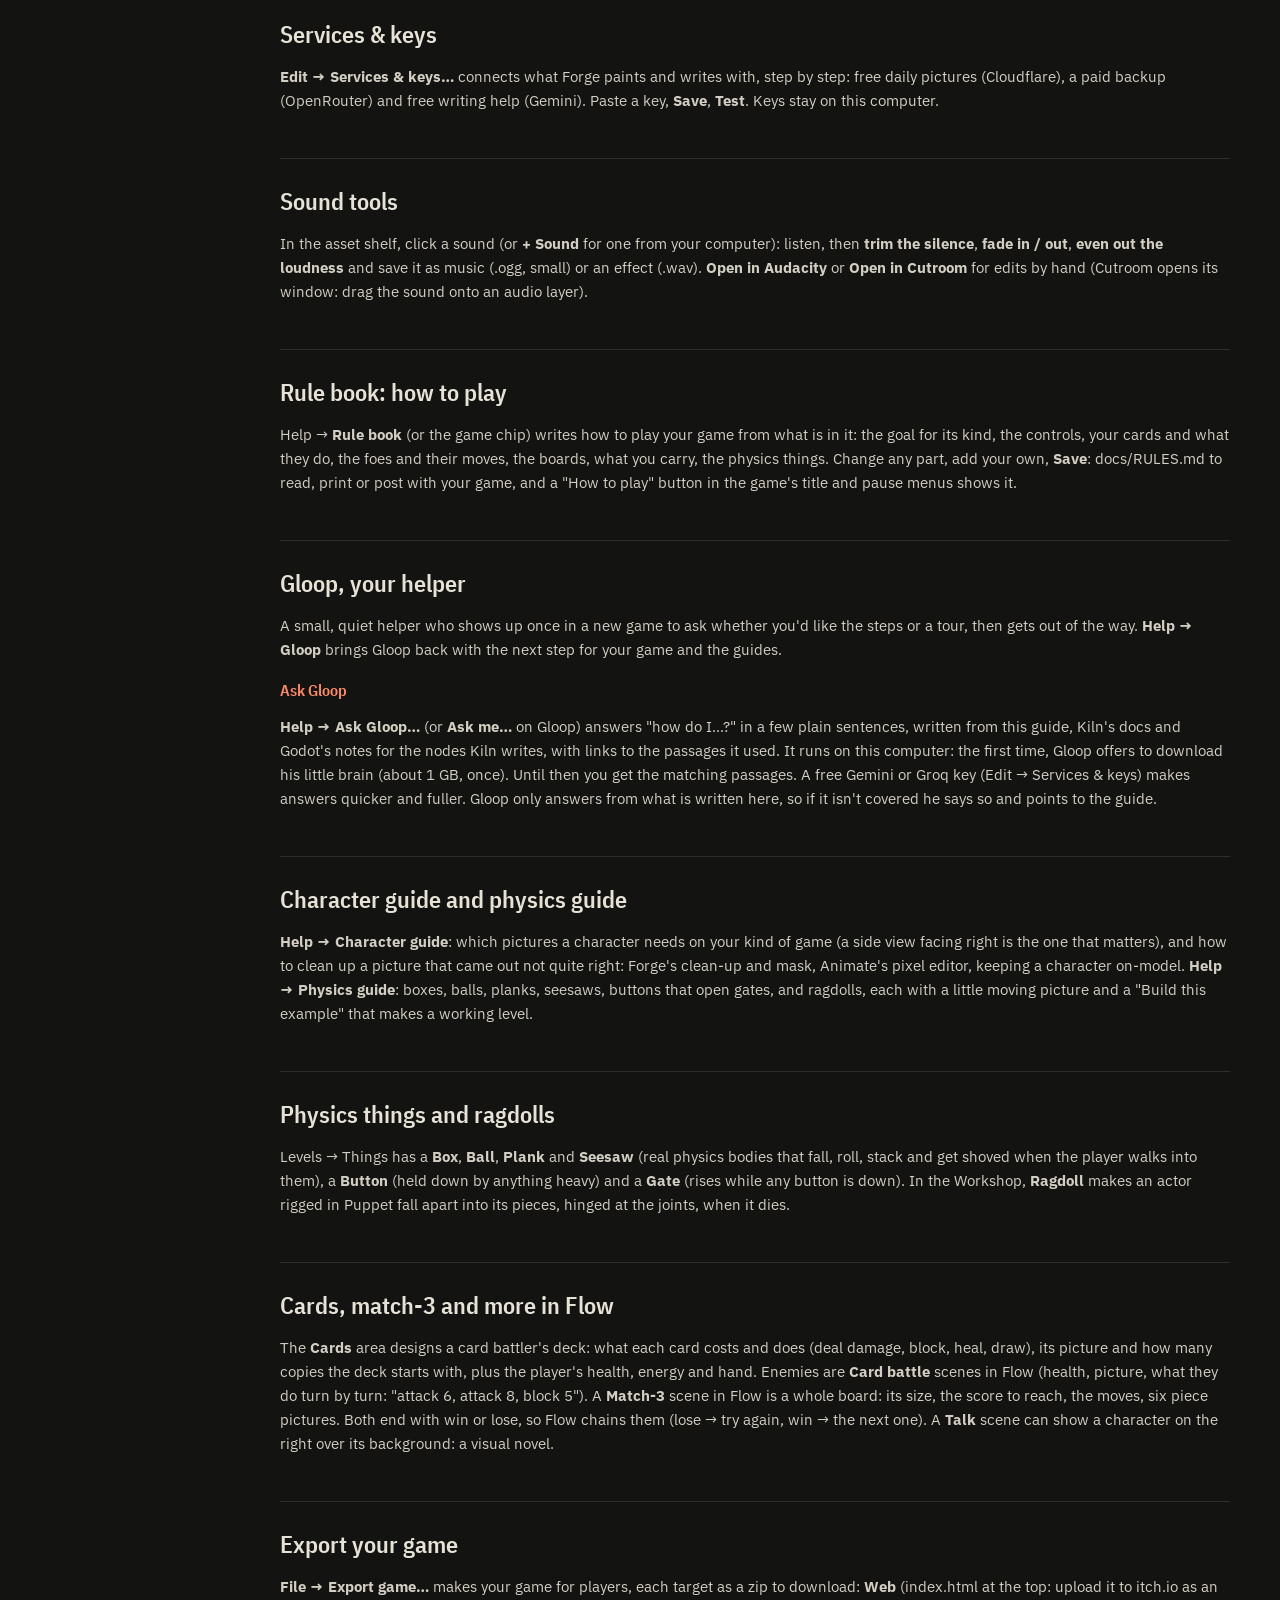
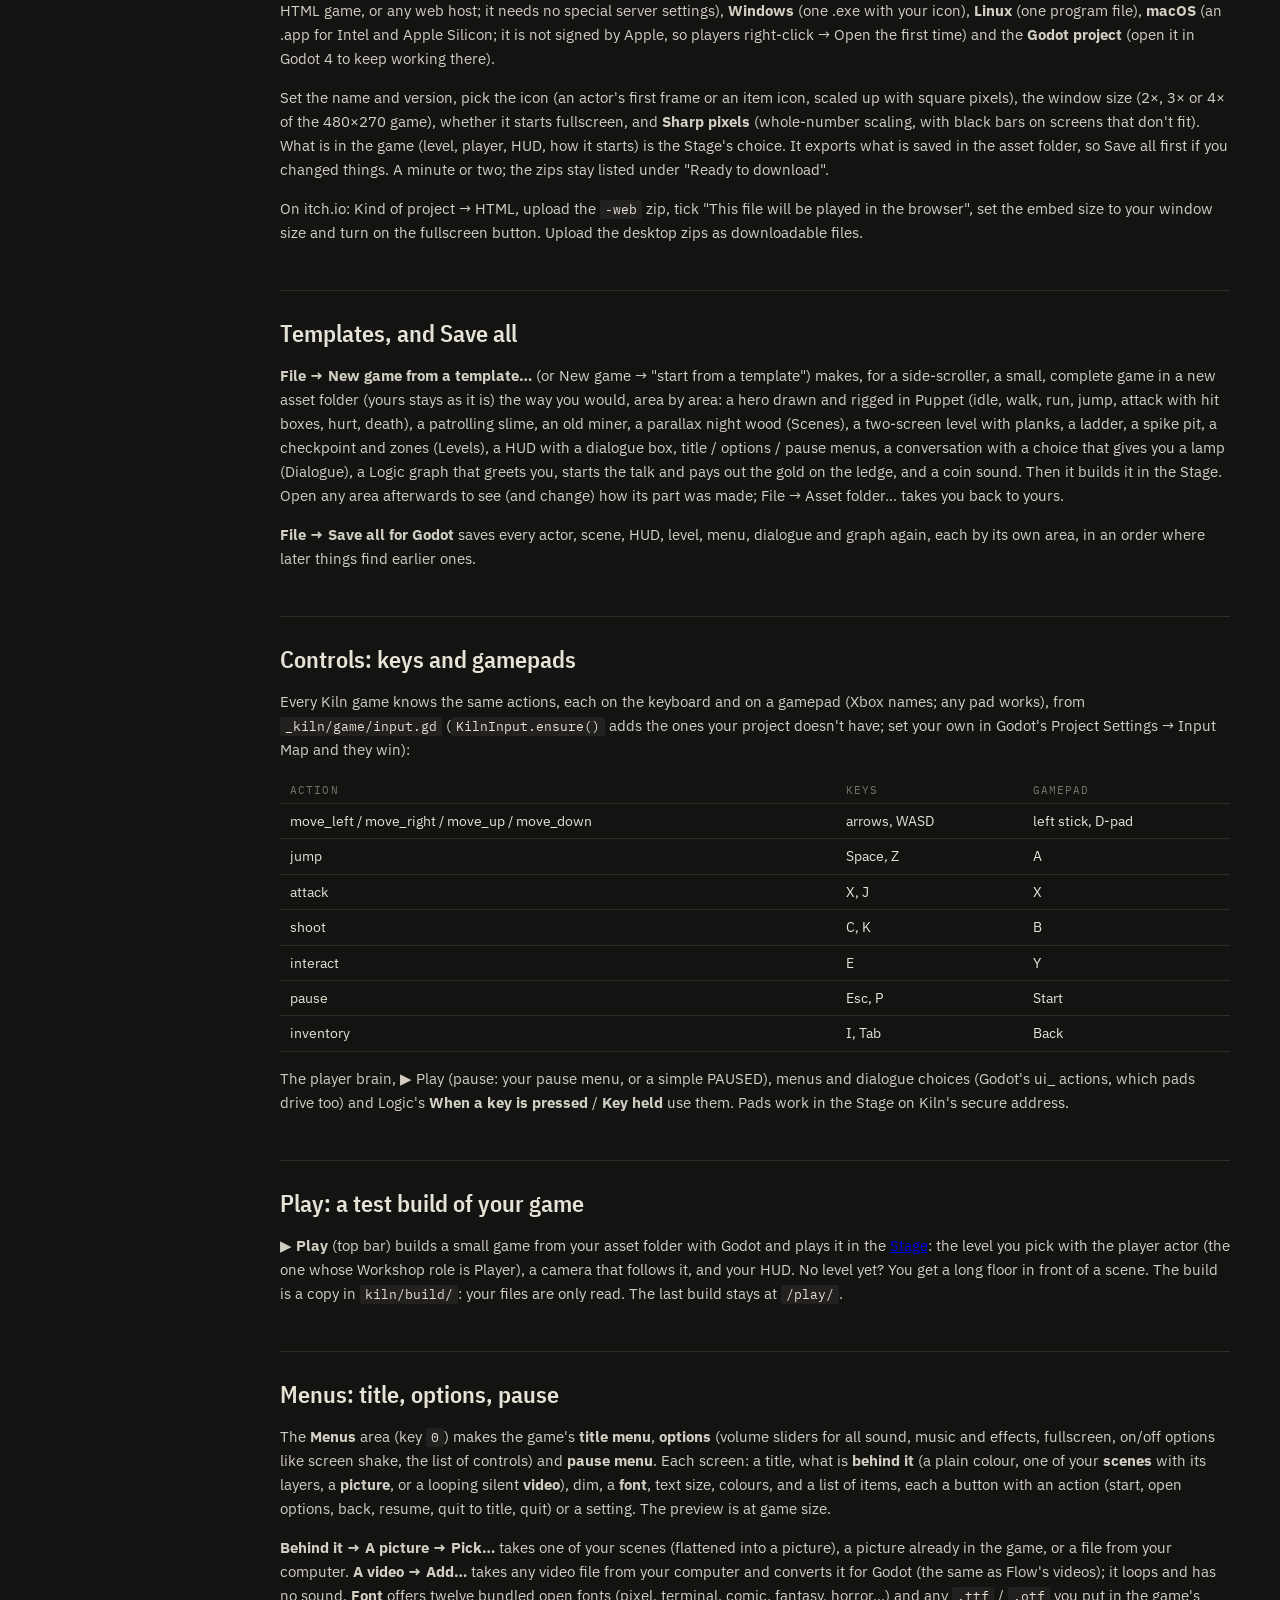
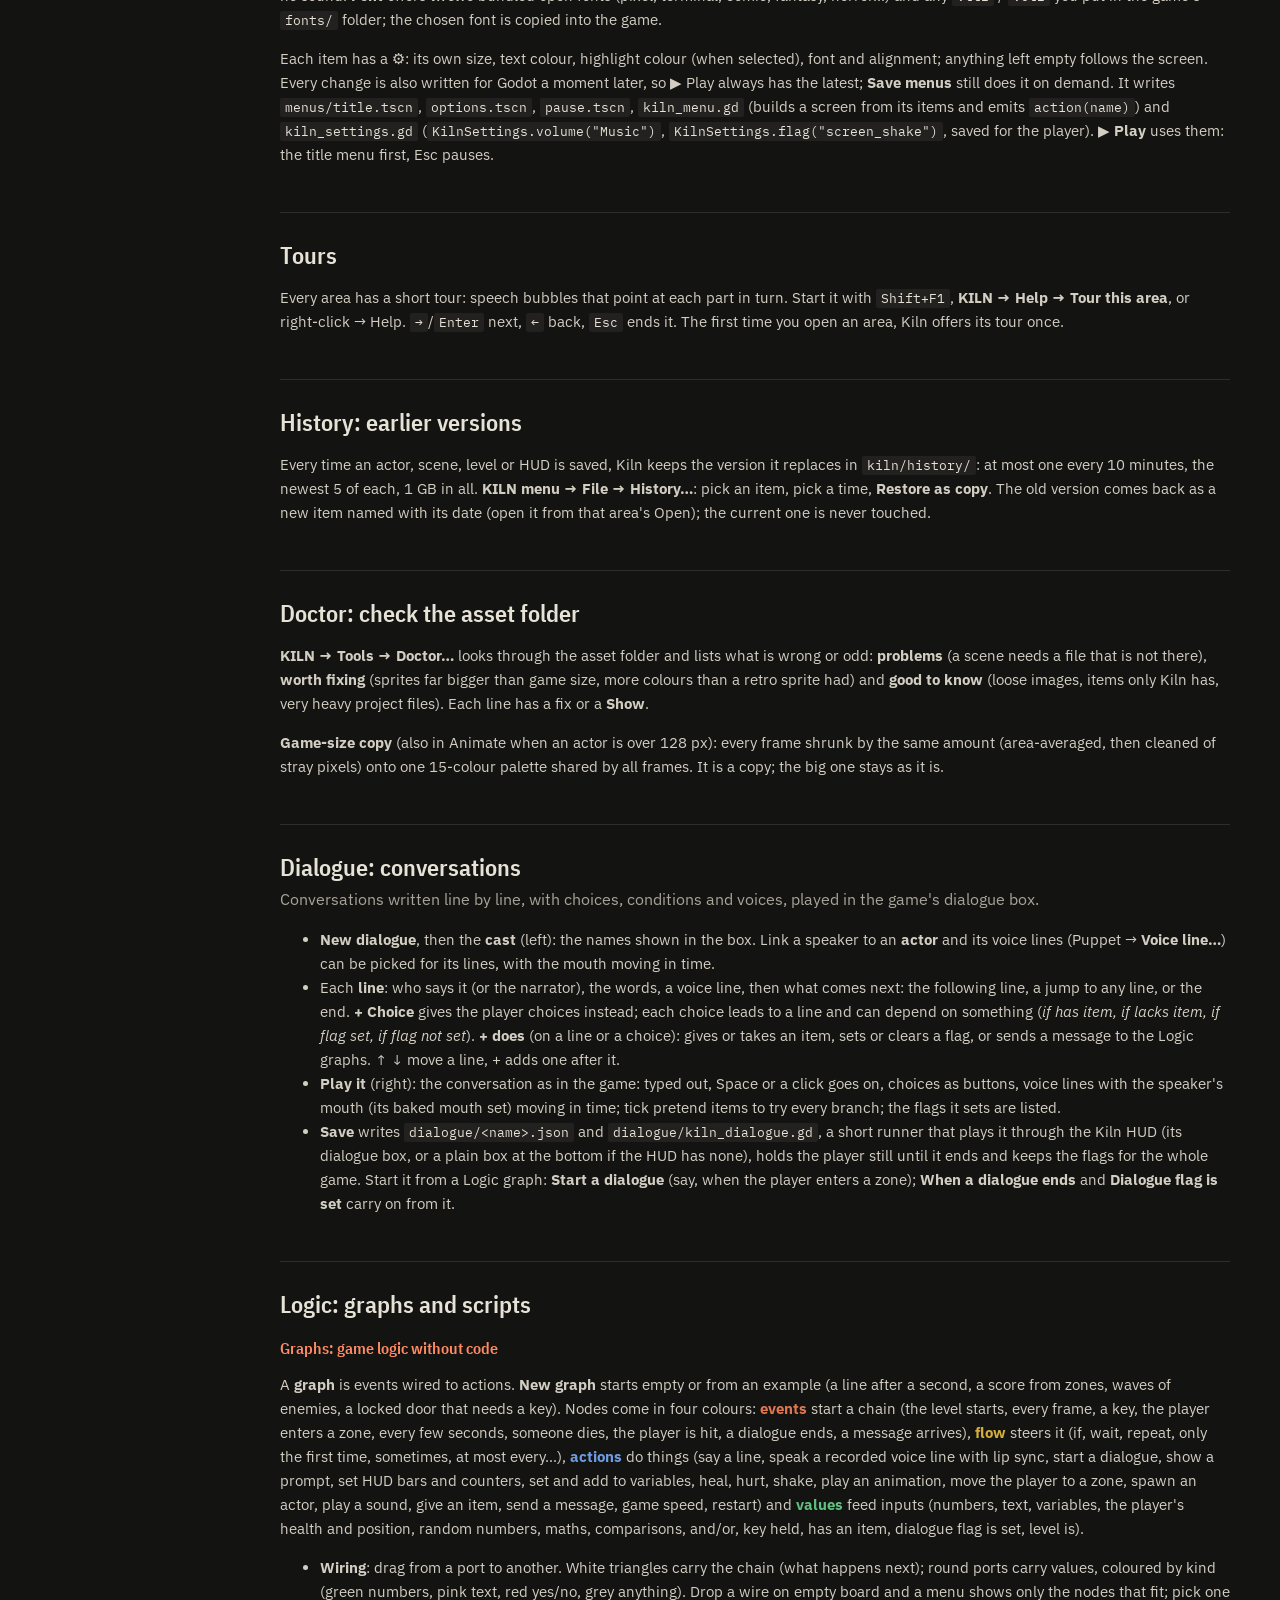
==== commit 4102f964: "Talk: type a line, one of Slate's voices says it, the mouths follow Co-Authored-By: Claude Opus 5.5 " ====
--- a/static/help.html
+++ b/static/help.html
@@ -248,7 +248,7 @@
 <ul><li><b>Tuning</b>: every number in <code>data/tuning.json</code> as a slider. The running game picks up a change within half a second. A number you moved turns orange; ↺ puts it back to the last commit. <b>Re-check after a change</b> runs the checks by itself.</li>
 <li><b>Checks</b>: runs <code>tools/gates.sh</code> and lists pass or fail with each check's numbers, and what they were on the run before.</li>
 <li><b>Clips</b>: every baked animation, played at 12 drawings a second. Drawings marked in gold are the ones that can hurt. <b>Rebake</b> sends a creature to the free GPU and brings the new drawings home.</li>
-<li><b>Talk</b>: open a voice line; its mouth shapes are worked out here and <b>Save for the game</b> writes them into the project.</li></ul></section>
+<li><b>Talk</b>: type a line and pick a voice (the voices in Slate), or open a sound you have. <b>Say it</b> speaks it and works out the mouths; <b>Save for the game</b> writes them into the project.</li></ul></section>
 <section id="games"><h2>Your games: New, Open, Save</h2>
 <p>A game is an asset folder: what you make in every area, plus Kiln's projects in <code>kiln/</code>. <b>File → New game…</b> makes an empty one (the one open now stays as it is) and the <b>Your game</b> steps show where to begin; "start from a template of this kind" makes a complete small one to change instead. <b>File → Open game…</b> lists your games (with their hero), the newest first; click one to switch. Switching is safe at any time: every area keeps its work in the folder it came from. <b>File → Delete game…</b> is for starting over: type the game's name to unlock <b>Start over</b> (the same name, empty, of the kind you pick) or <b>Delete game</b> (opens another one). The game is moved to <code>library/.deleted/</code> so a mistake can be undone by hand; tick "Delete for good" to skip that. Only games in Kiln's games folder can be deleted. For a folder elsewhere (inside a Godot project, say) use "Choose any folder".</p>
 <p>Below those, <b>New</b>, <b>Open</b> and <b>Save</b> are named after what the area you are in holds (New level, Open graph…, Save room) and press that area's own button; they are greyed out where an area has nothing to open (Stage, Files). <b>Ctrl+S</b> is the same Save everywhere.</p>
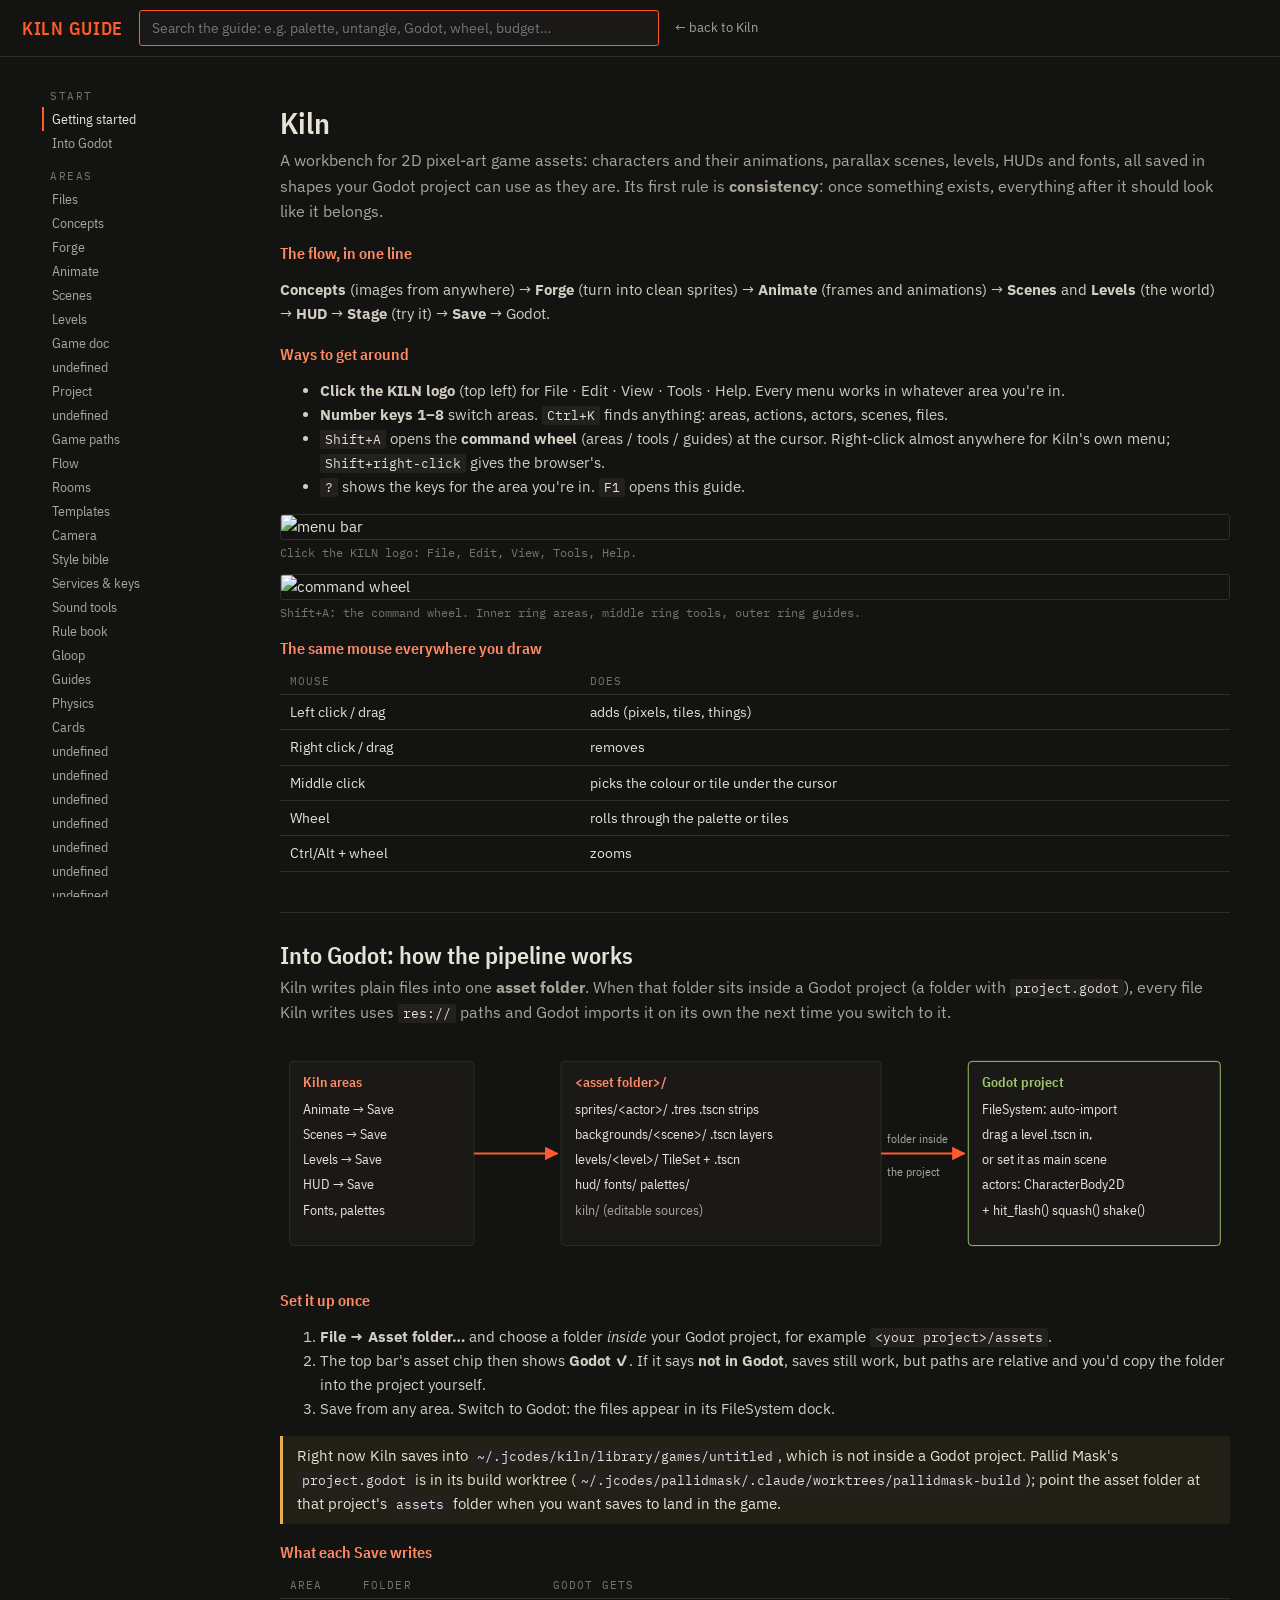
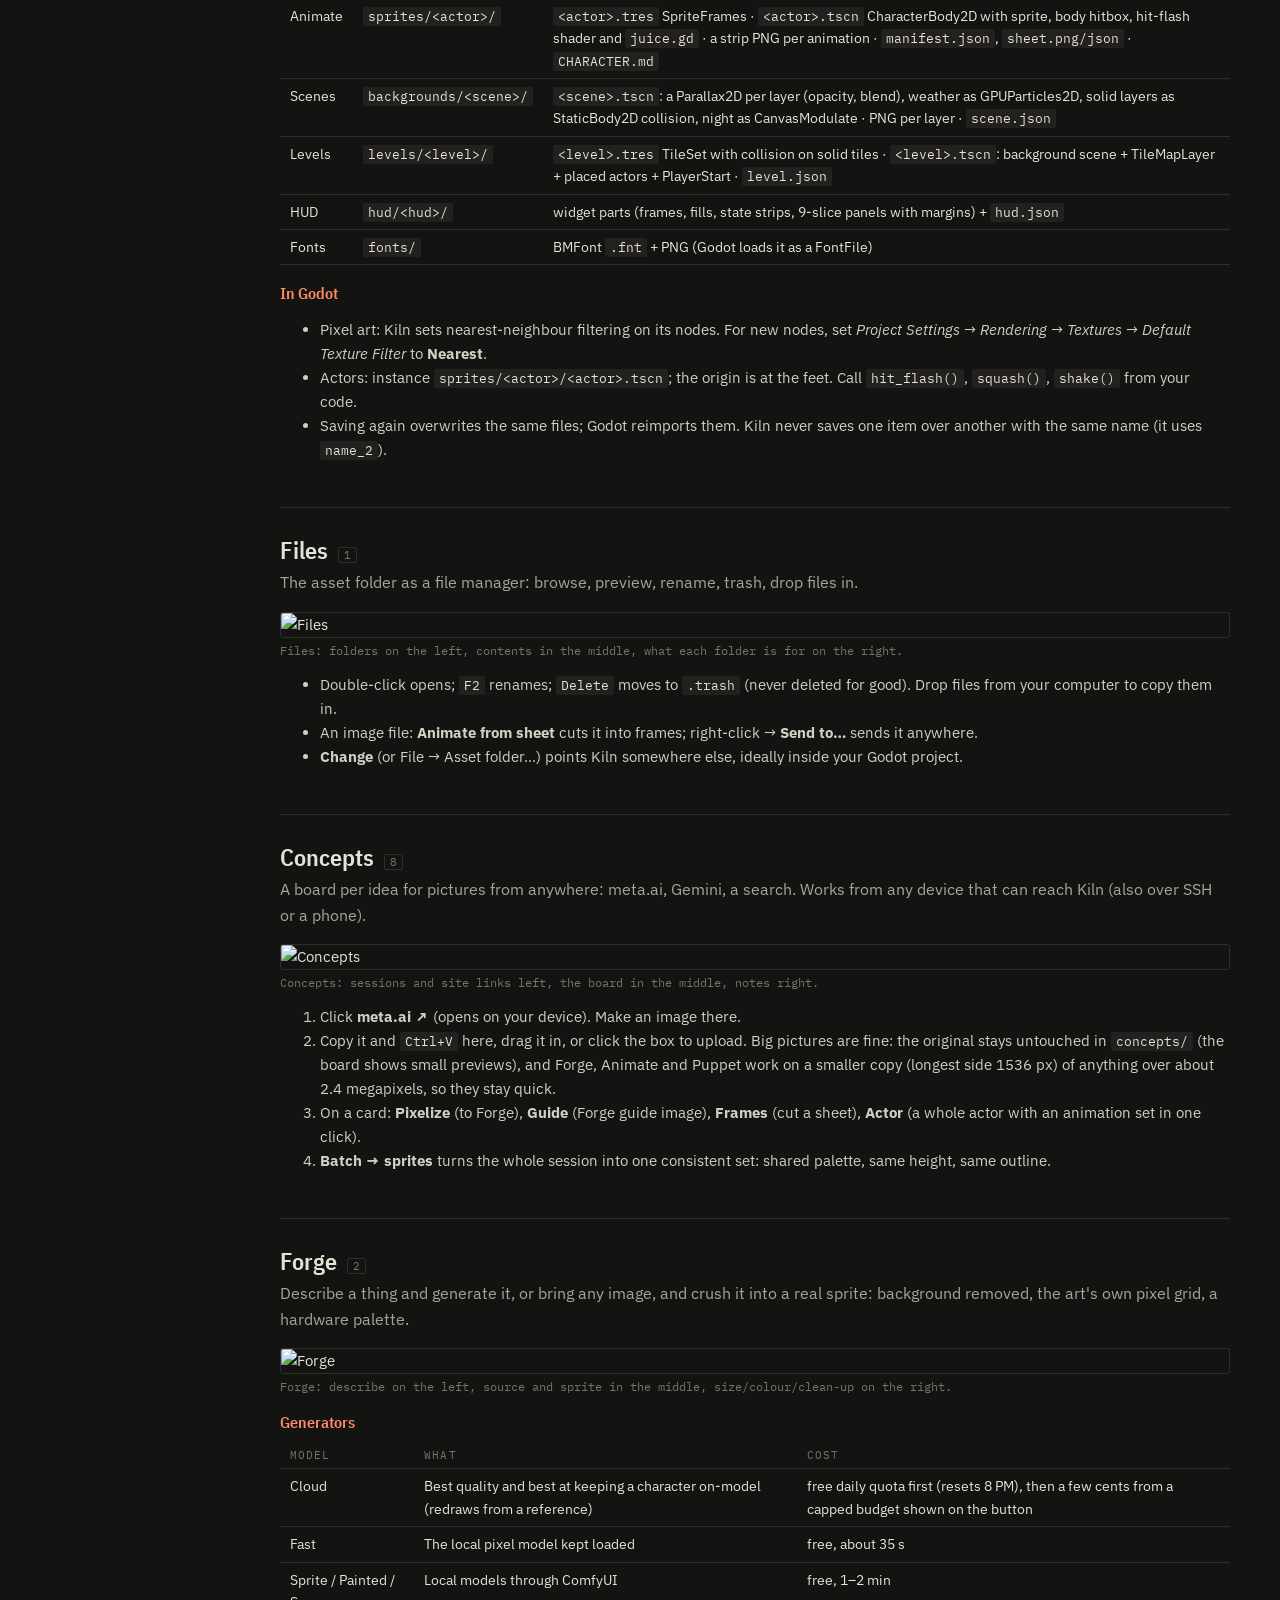
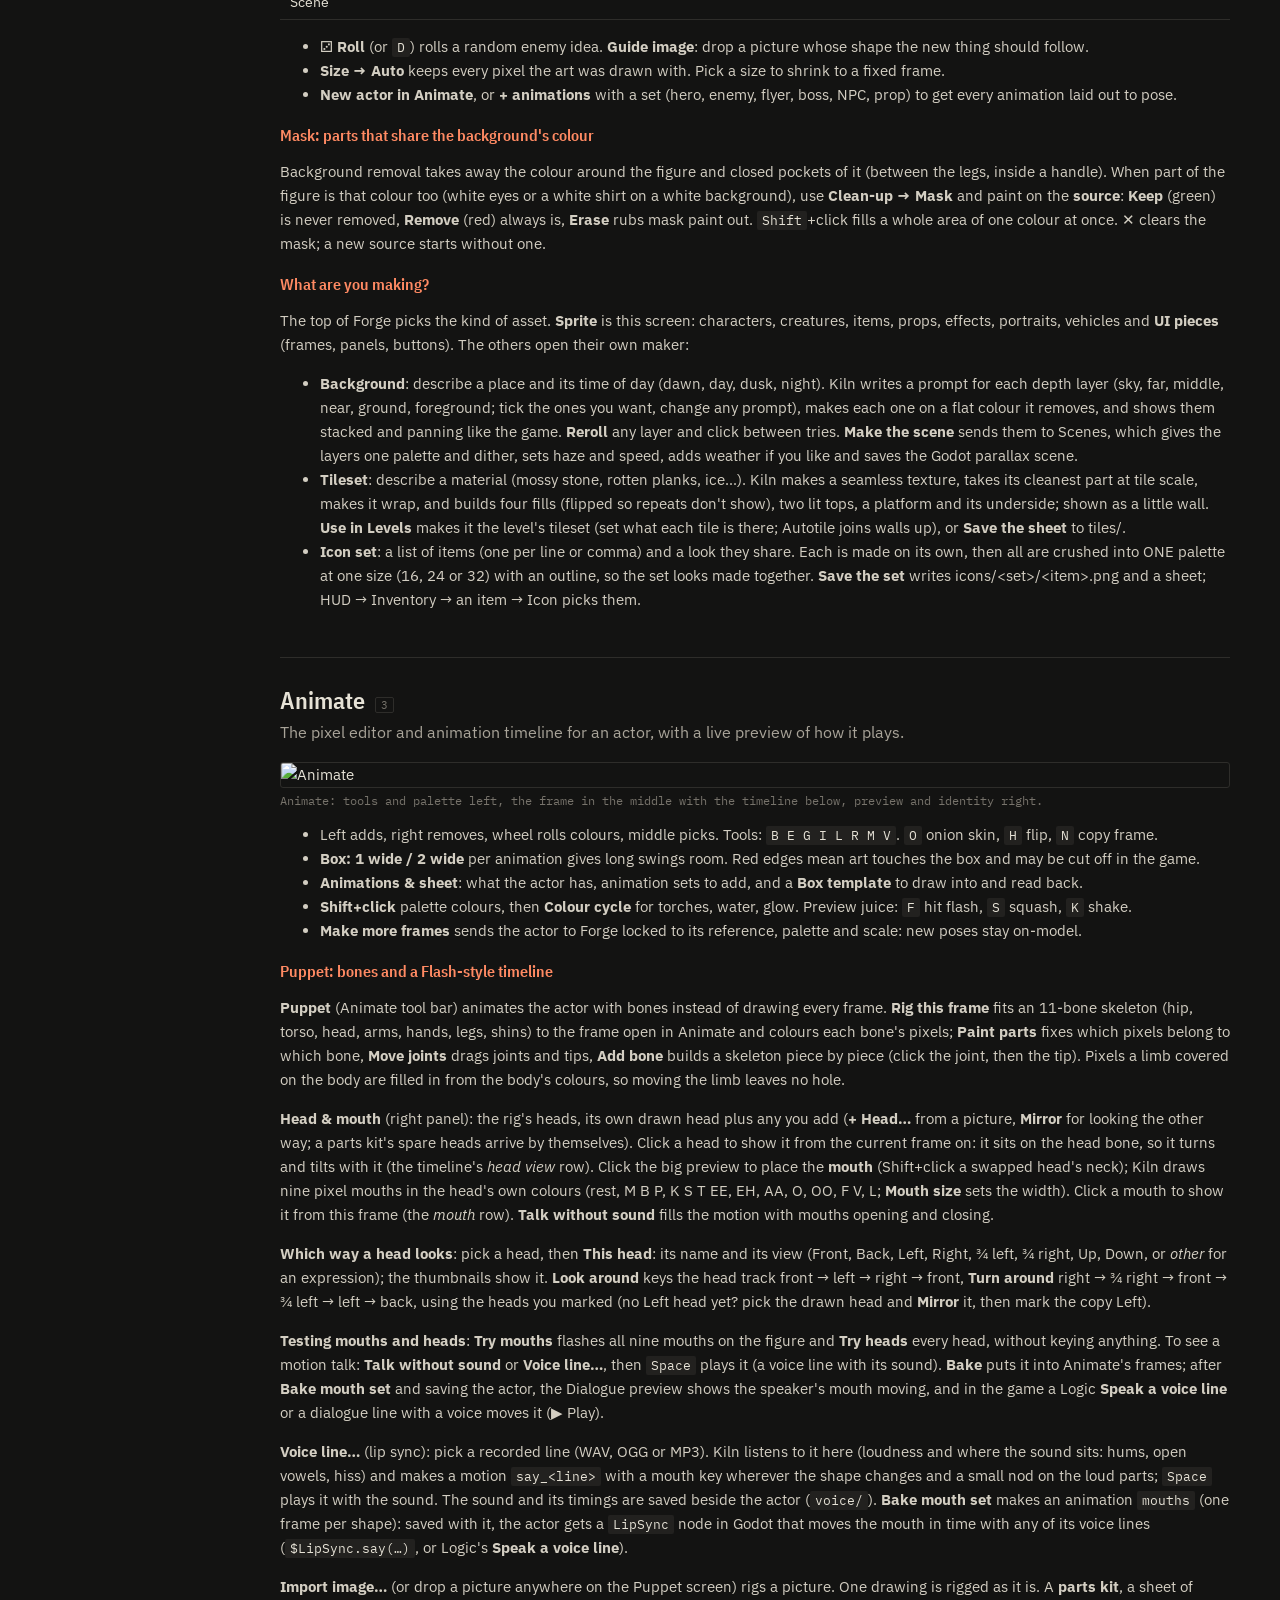
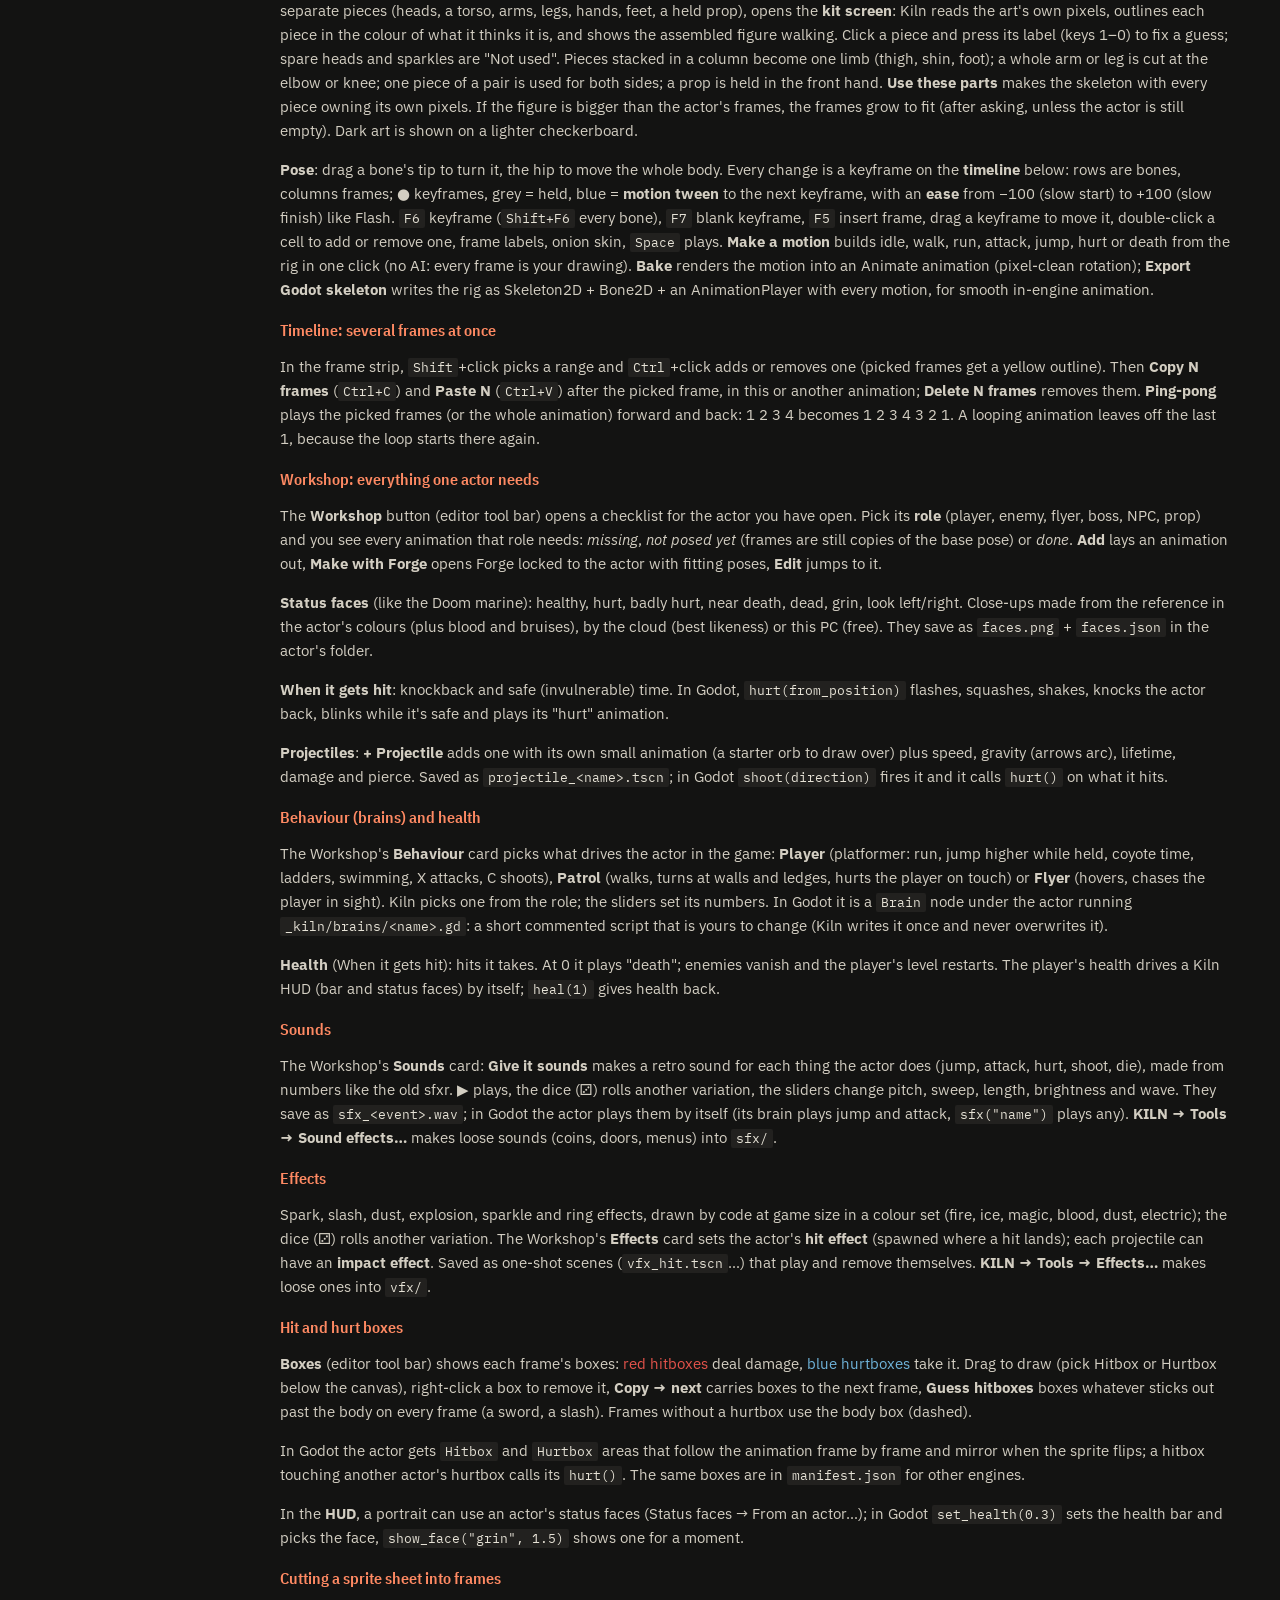
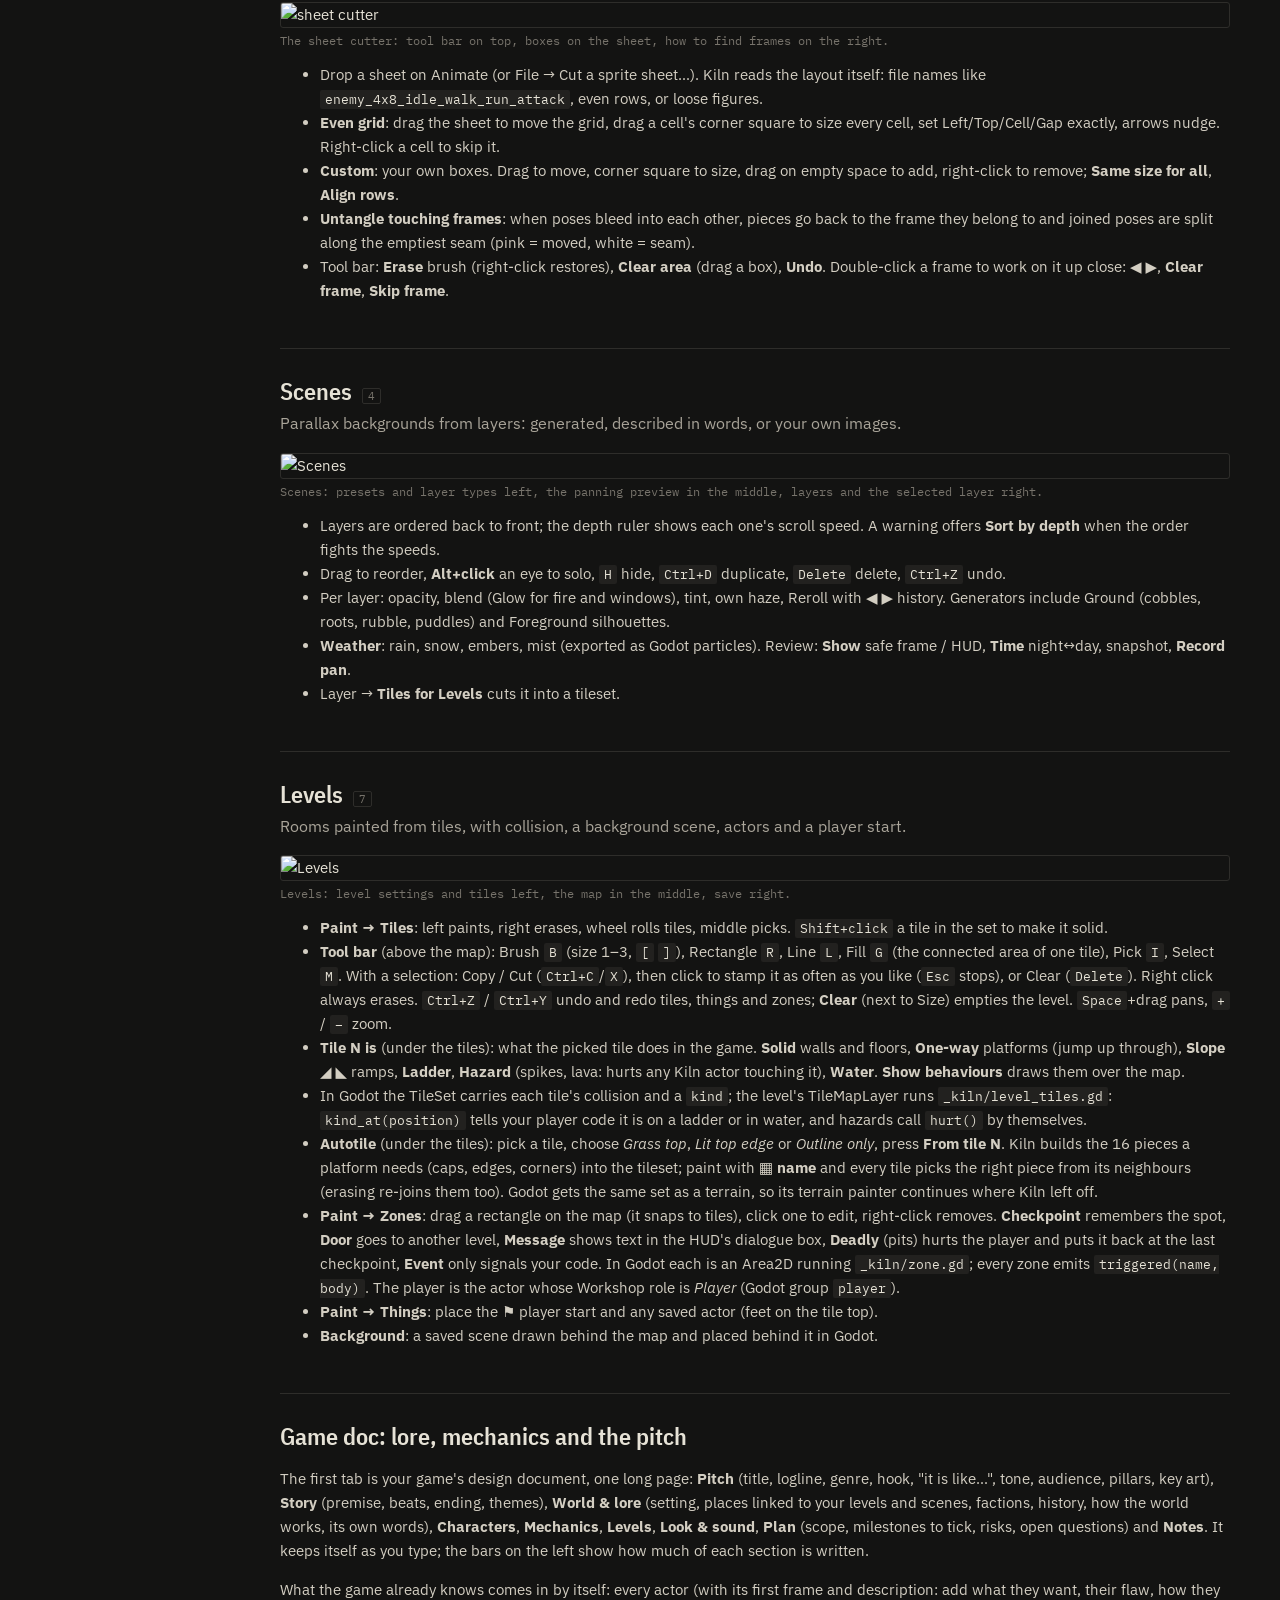
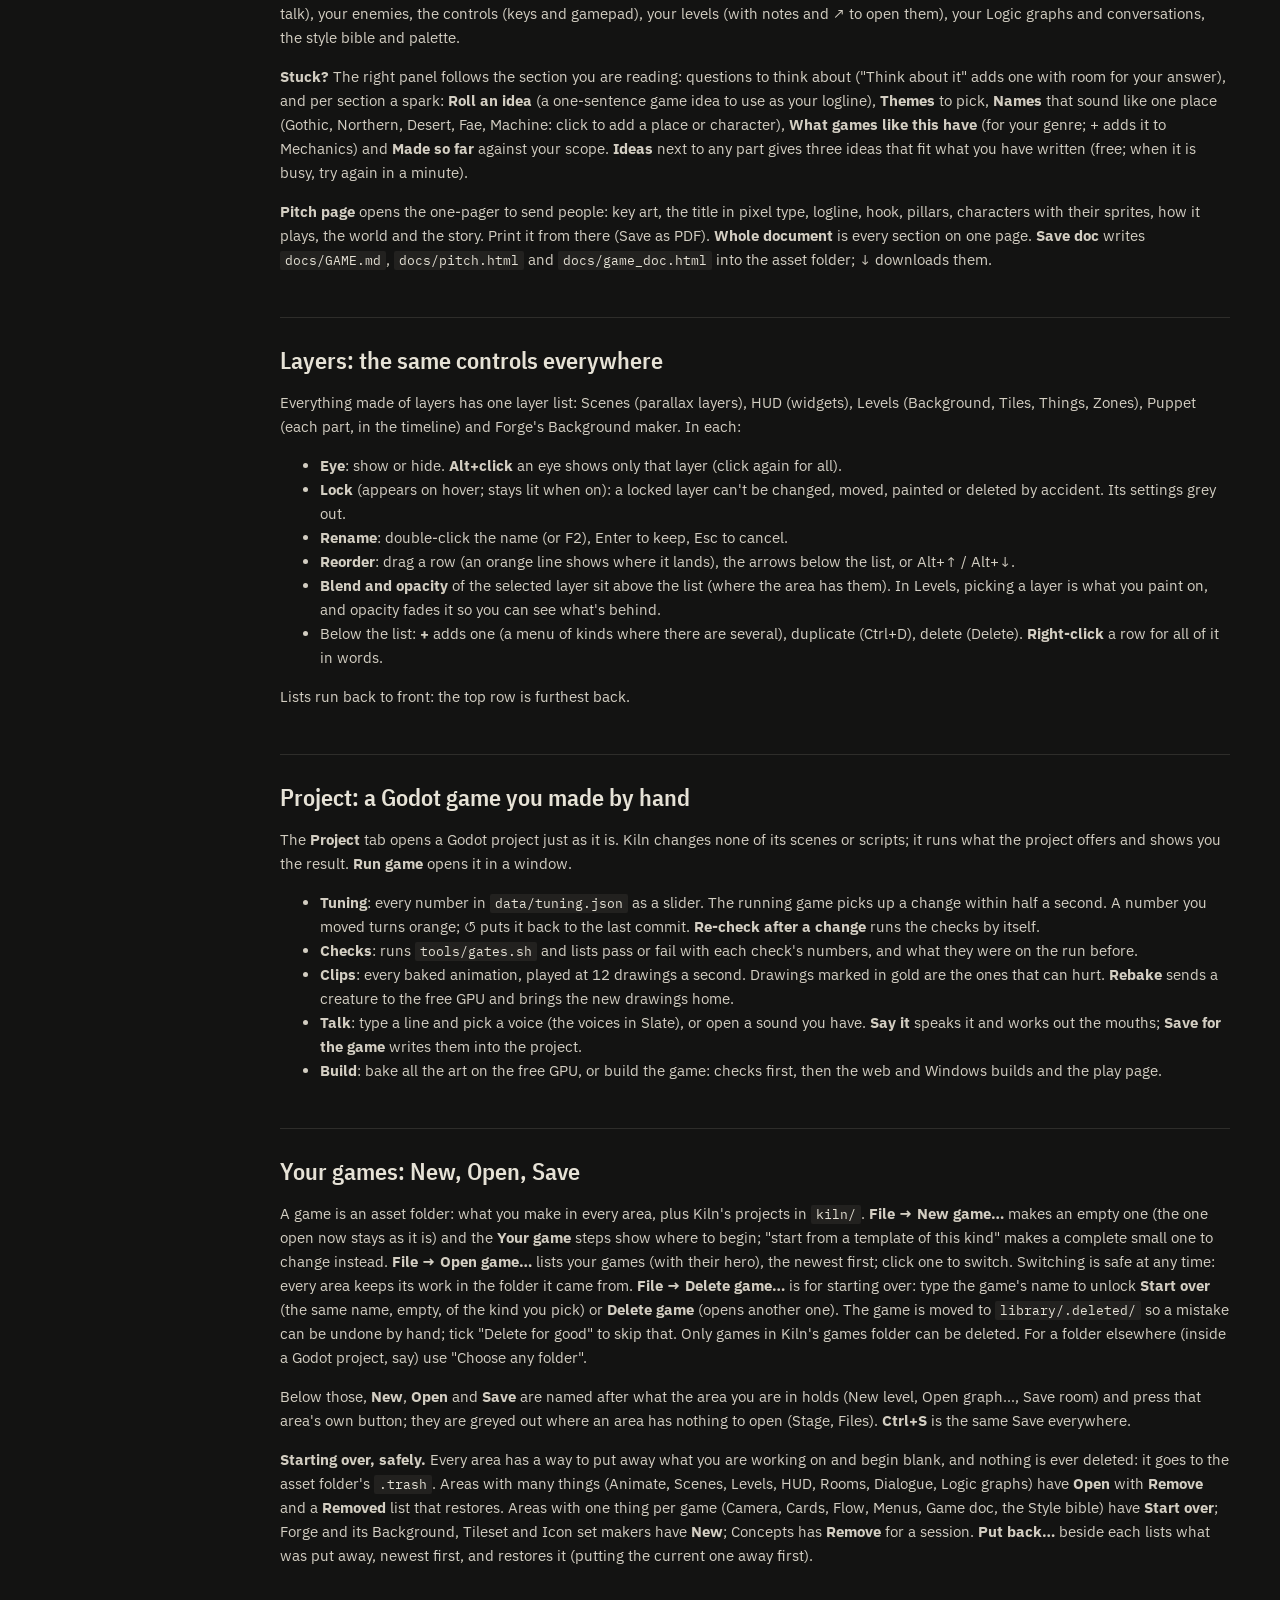
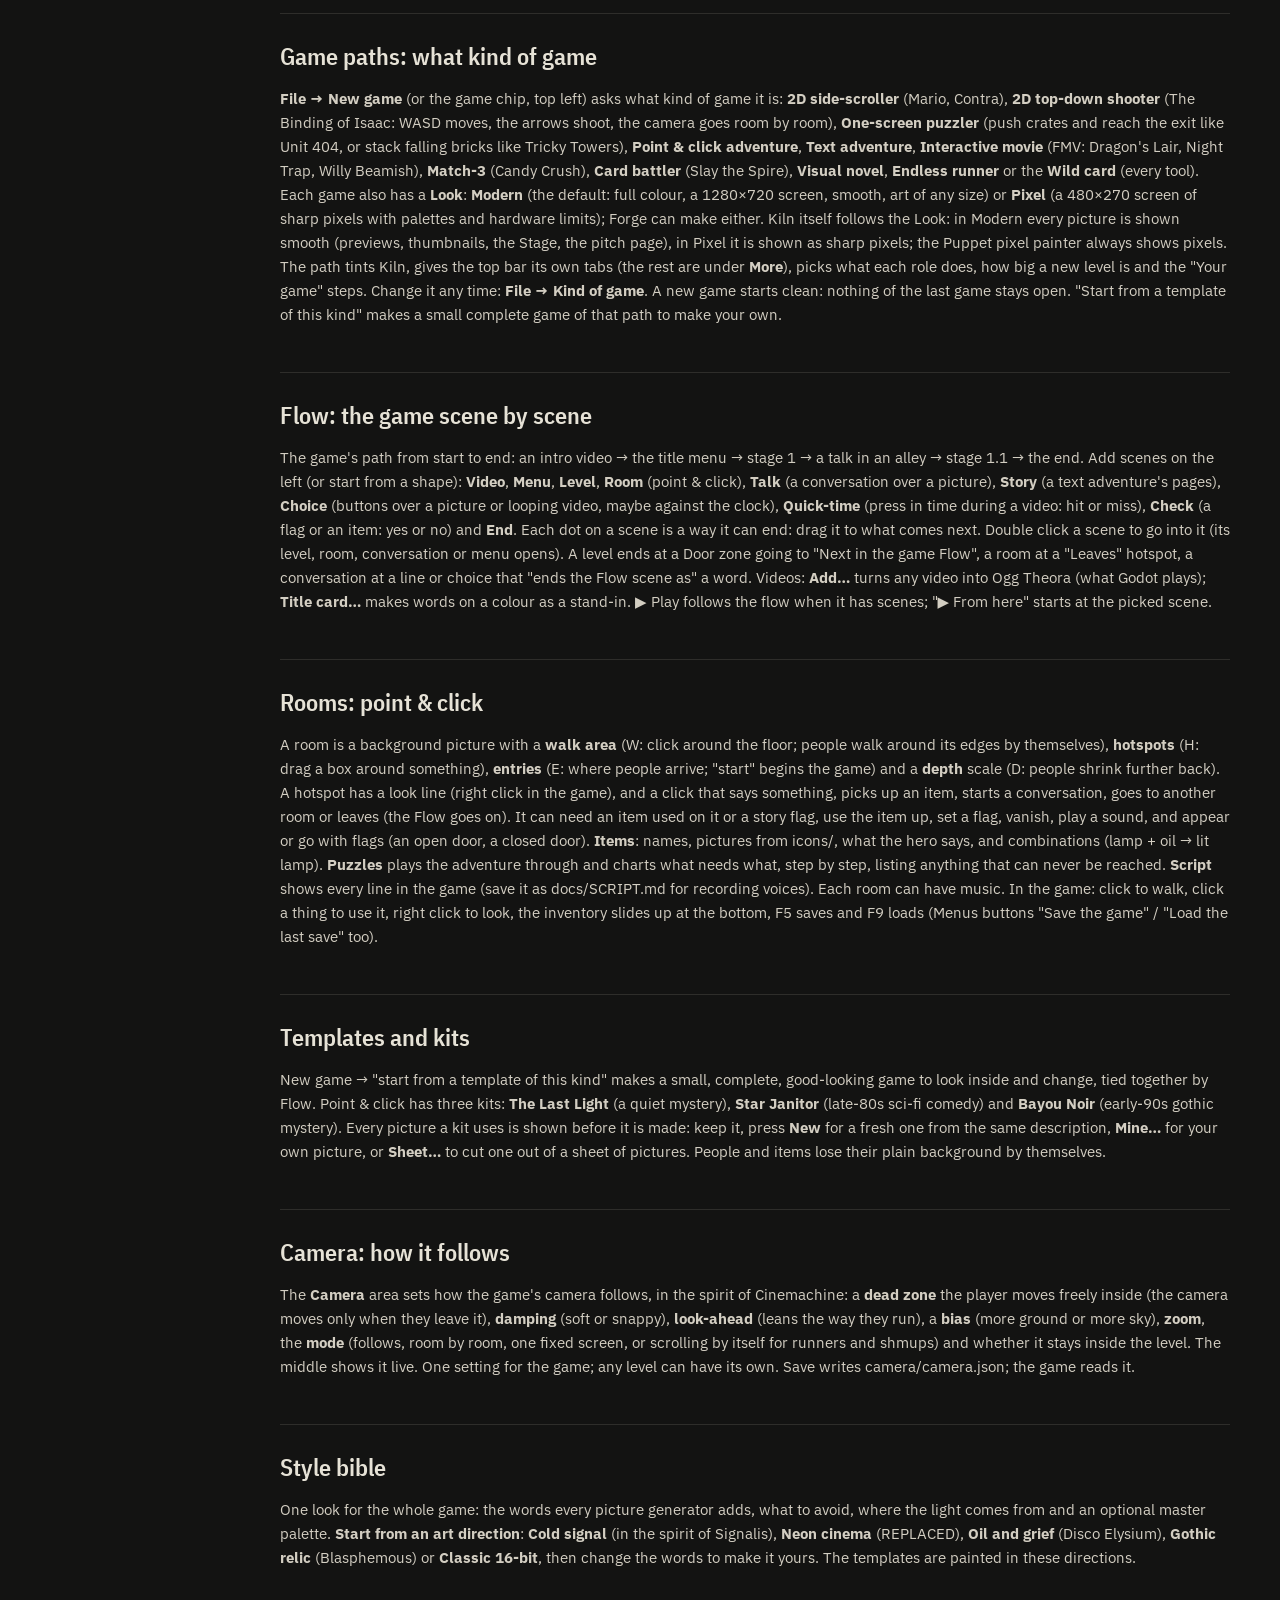
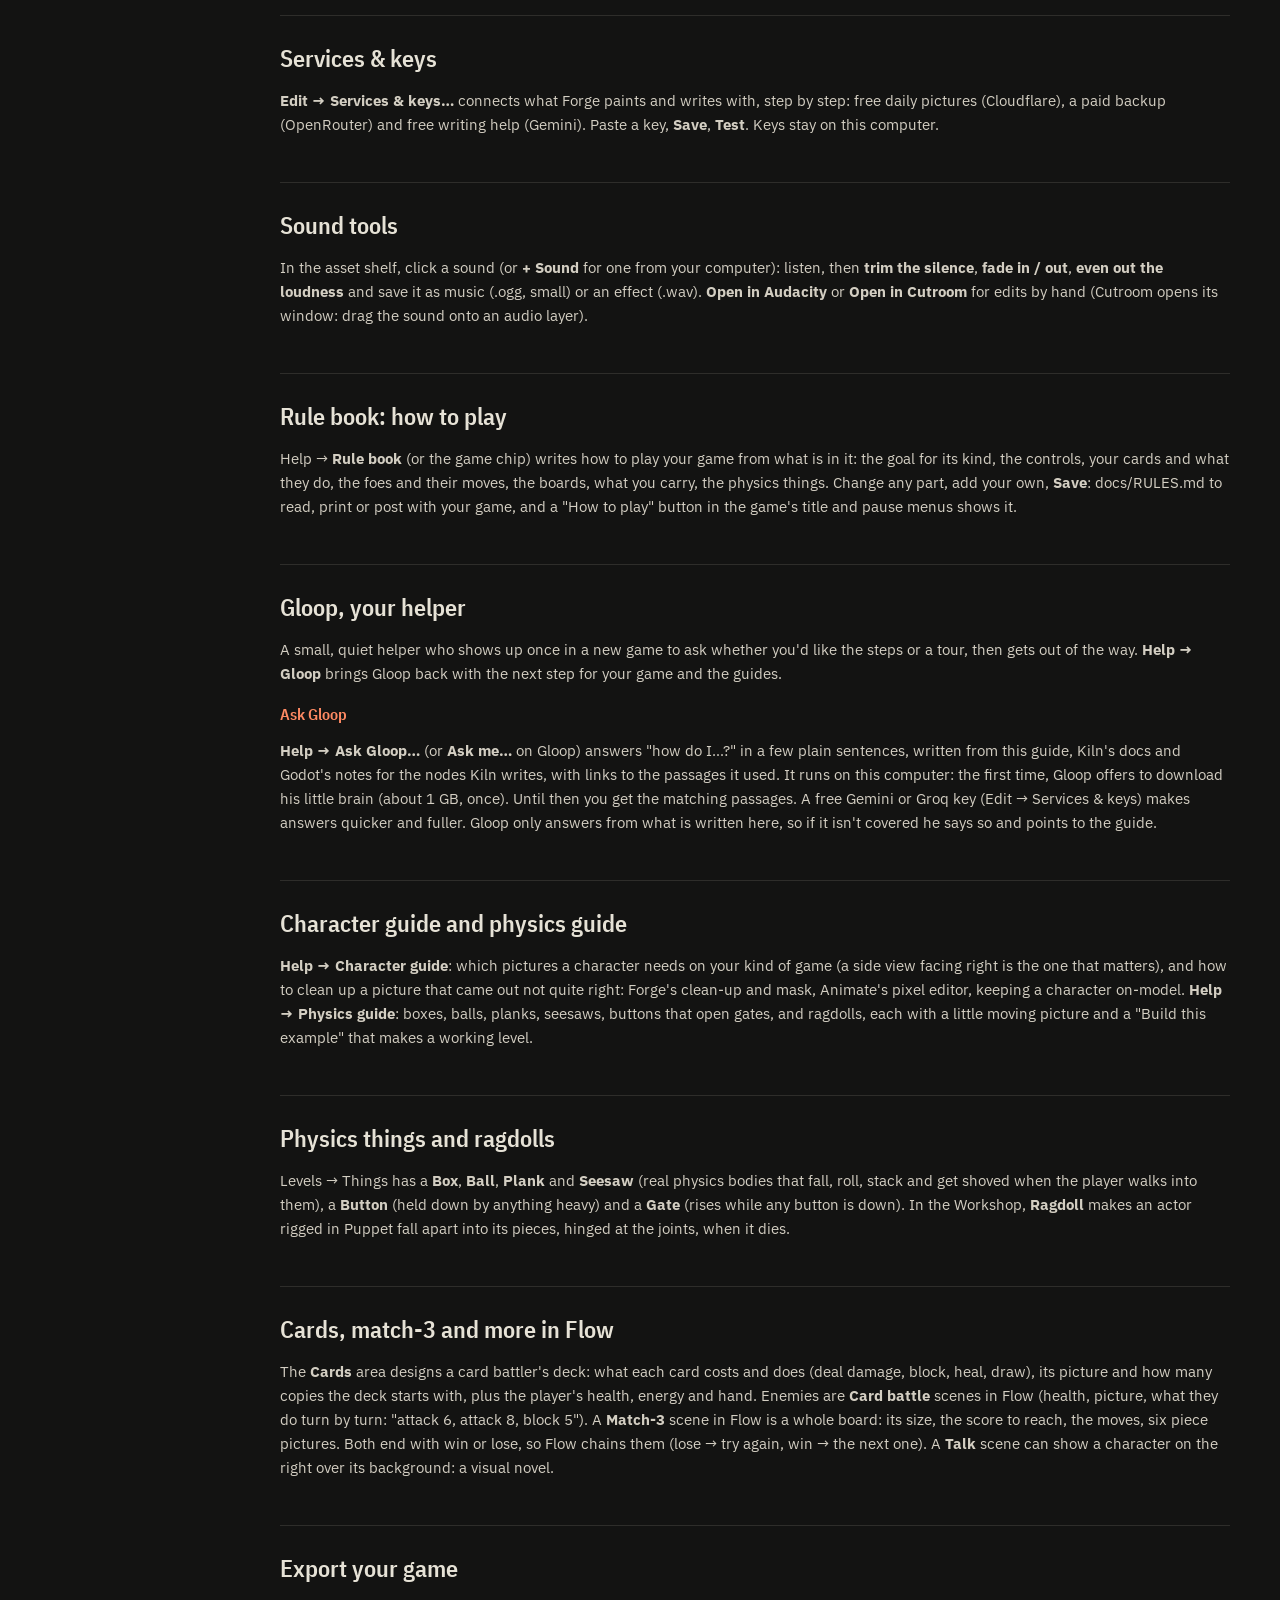
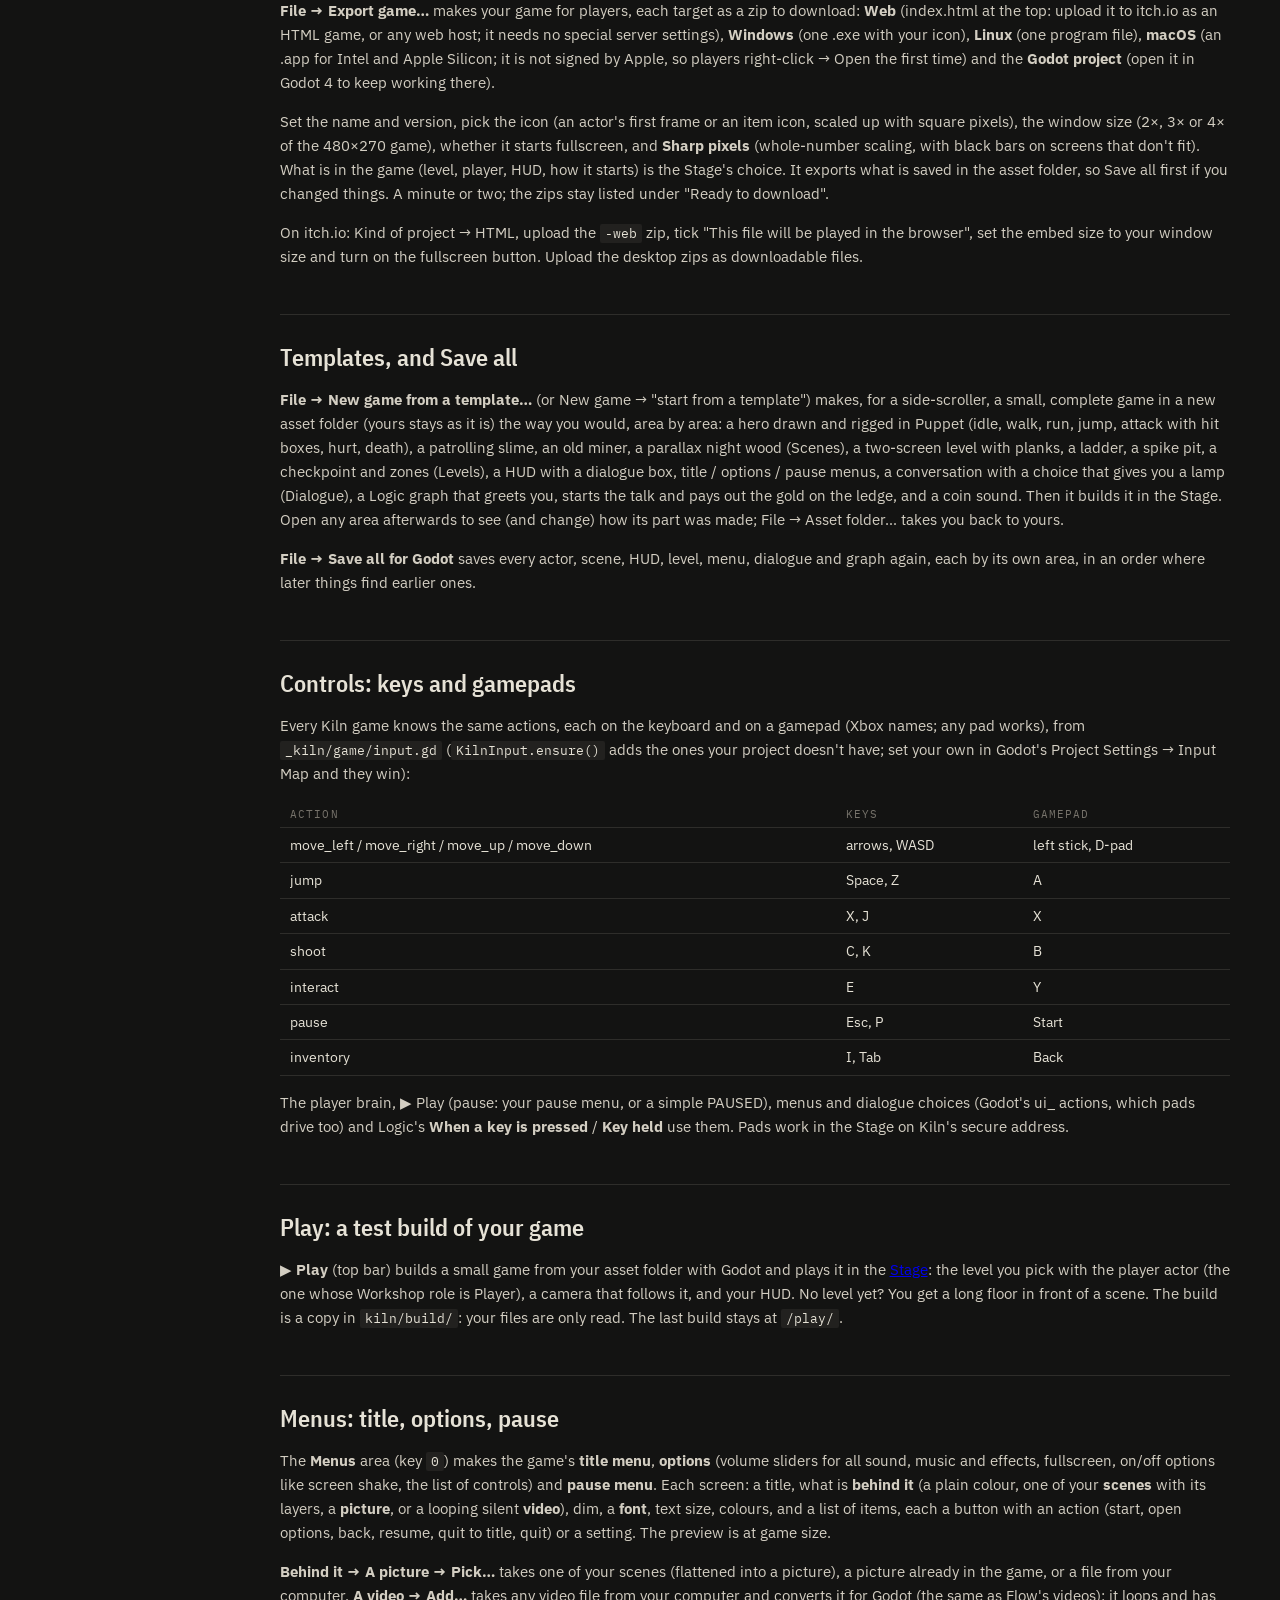
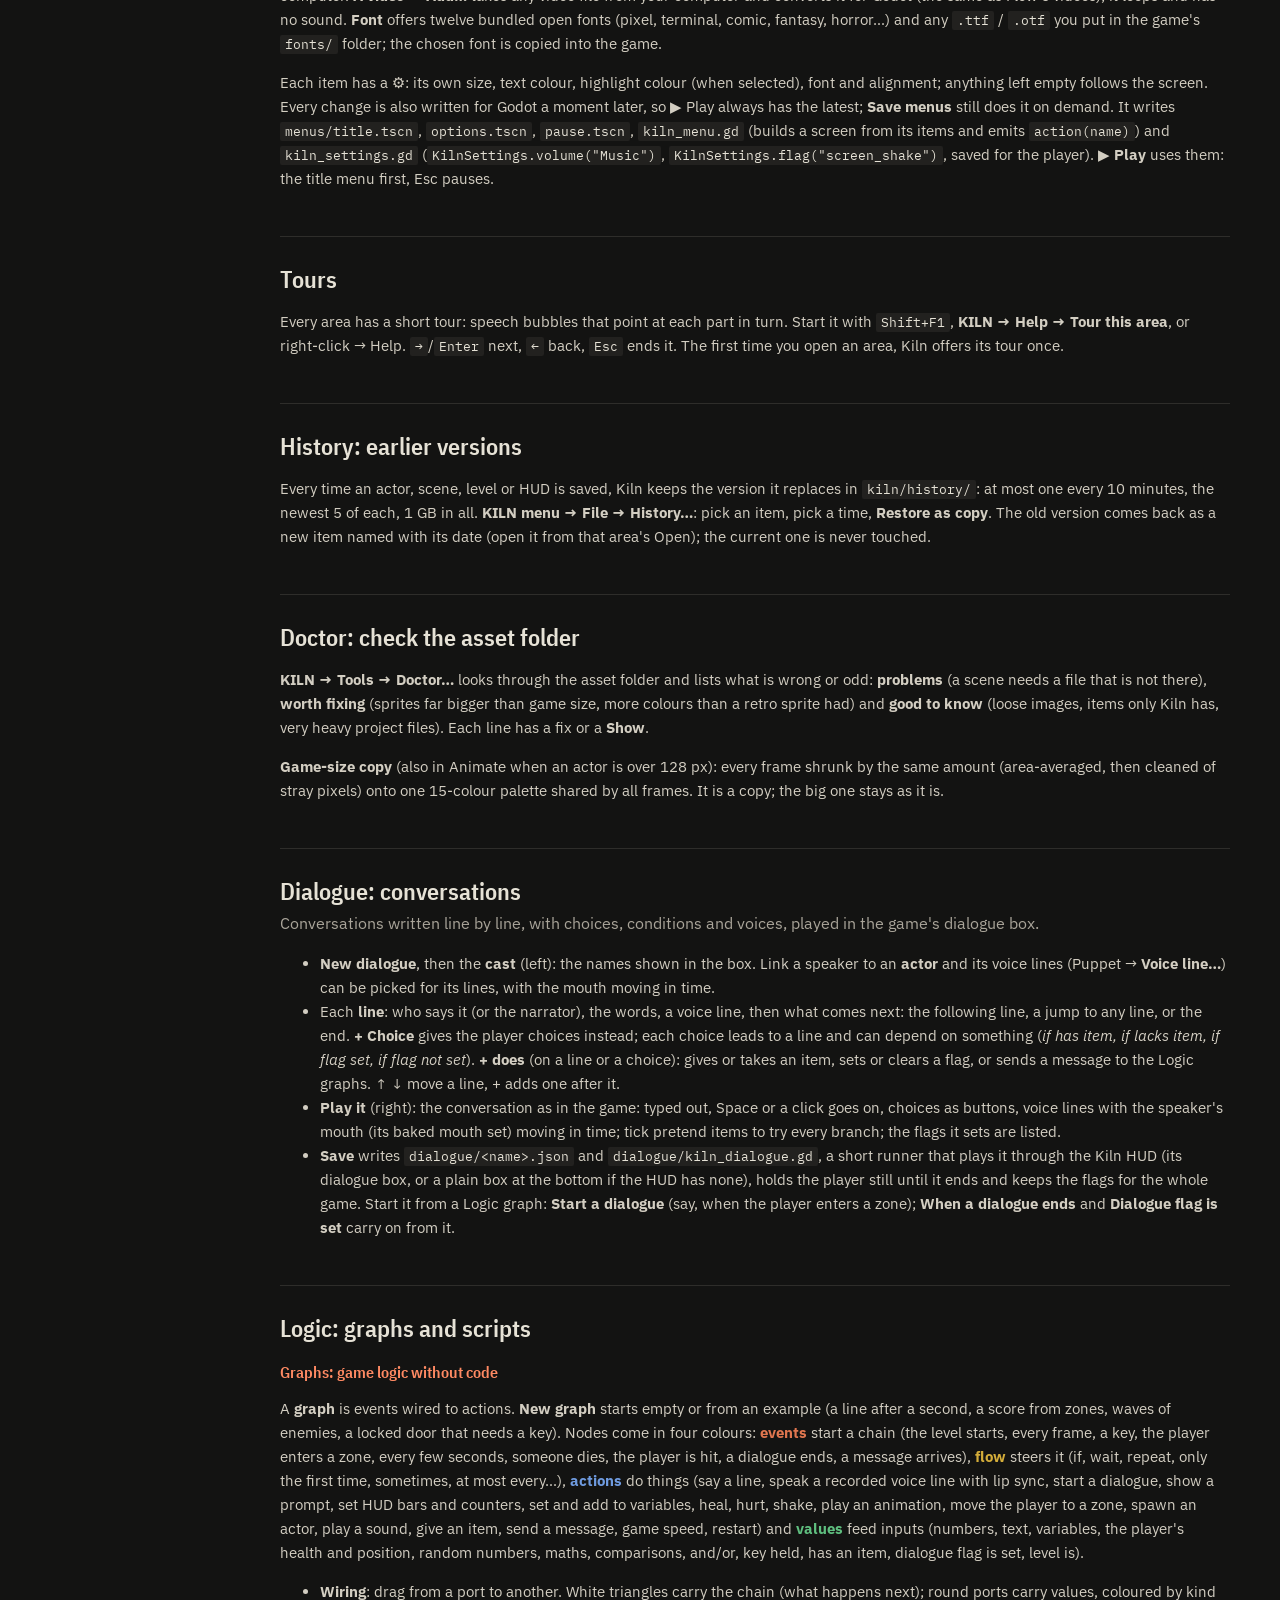
==== commit 0caf115e: "Project: a Build screen (bake all the art, build the game) Co-Authored-By: Claude Opus 5.5 <noreply@" ====
--- a/static/help.html
+++ b/static/help.html
@@ -248,7 +248,8 @@
 <ul><li><b>Tuning</b>: every number in <code>data/tuning.json</code> as a slider. The running game picks up a change within half a second. A number you moved turns orange; ↺ puts it back to the last commit. <b>Re-check after a change</b> runs the checks by itself.</li>
 <li><b>Checks</b>: runs <code>tools/gates.sh</code> and lists pass or fail with each check's numbers, and what they were on the run before.</li>
 <li><b>Clips</b>: every baked animation, played at 12 drawings a second. Drawings marked in gold are the ones that can hurt. <b>Rebake</b> sends a creature to the free GPU and brings the new drawings home.</li>
-<li><b>Talk</b>: type a line and pick a voice (the voices in Slate), or open a sound you have. <b>Say it</b> speaks it and works out the mouths; <b>Save for the game</b> writes them into the project.</li></ul></section>
+<li><b>Talk</b>: type a line and pick a voice (the voices in Slate), or open a sound you have. <b>Say it</b> speaks it and works out the mouths; <b>Save for the game</b> writes them into the project.</li>
+<li><b>Build</b>: bake all the art on the free GPU, or build the game: checks first, then the web and Windows builds and the play page.</li></ul></section>
 <section id="games"><h2>Your games: New, Open, Save</h2>
 <p>A game is an asset folder: what you make in every area, plus Kiln's projects in <code>kiln/</code>. <b>File → New game…</b> makes an empty one (the one open now stays as it is) and the <b>Your game</b> steps show where to begin; "start from a template of this kind" makes a complete small one to change instead. <b>File → Open game…</b> lists your games (with their hero), the newest first; click one to switch. Switching is safe at any time: every area keeps its work in the folder it came from. <b>File → Delete game…</b> is for starting over: type the game's name to unlock <b>Start over</b> (the same name, empty, of the kind you pick) or <b>Delete game</b> (opens another one). The game is moved to <code>library/.deleted/</code> so a mistake can be undone by hand; tick "Delete for good" to skip that. Only games in Kiln's games folder can be deleted. For a folder elsewhere (inside a Godot project, say) use "Choose any folder".</p>
 <p>Below those, <b>New</b>, <b>Open</b> and <b>Save</b> are named after what the area you are in holds (New level, Open graph…, Save room) and press that area's own button; they are greyed out where an area has nothing to open (Stage, Files). <b>Ctrl+S</b> is the same Save everywhere.</p>
